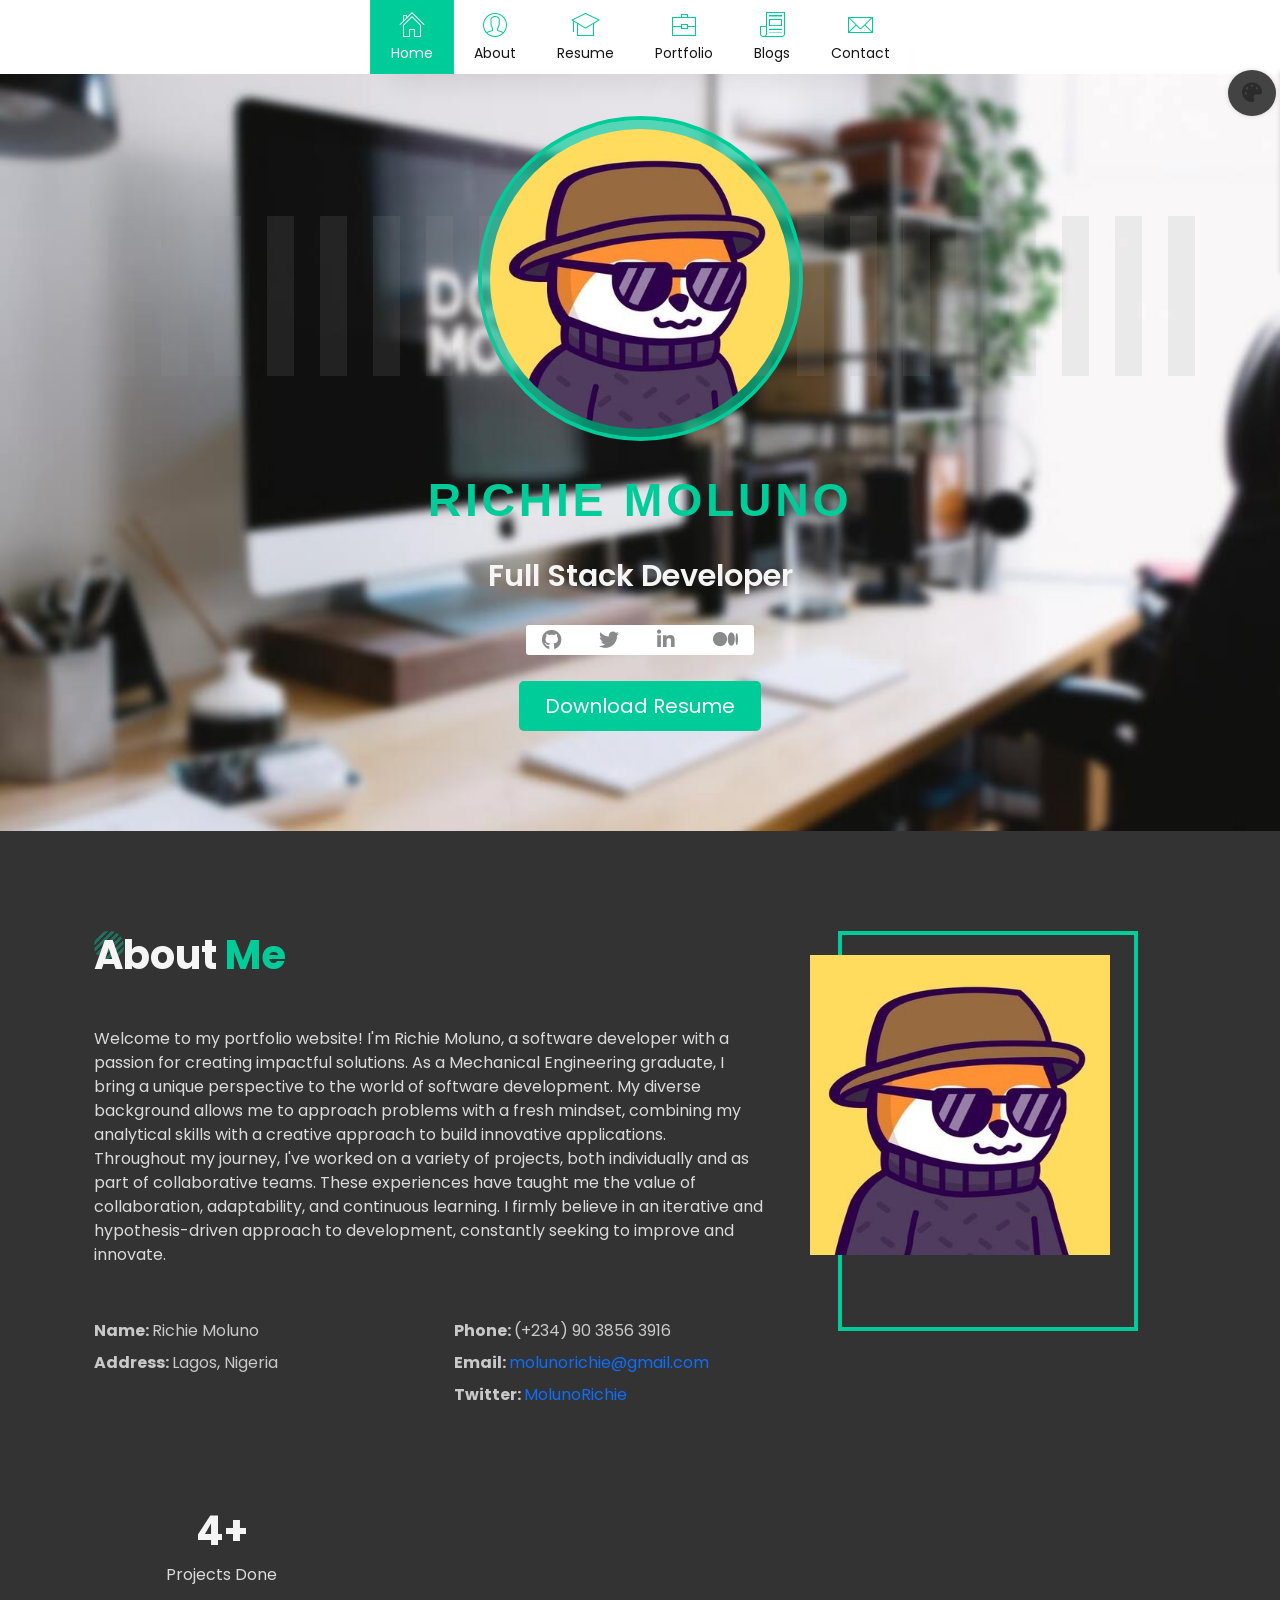
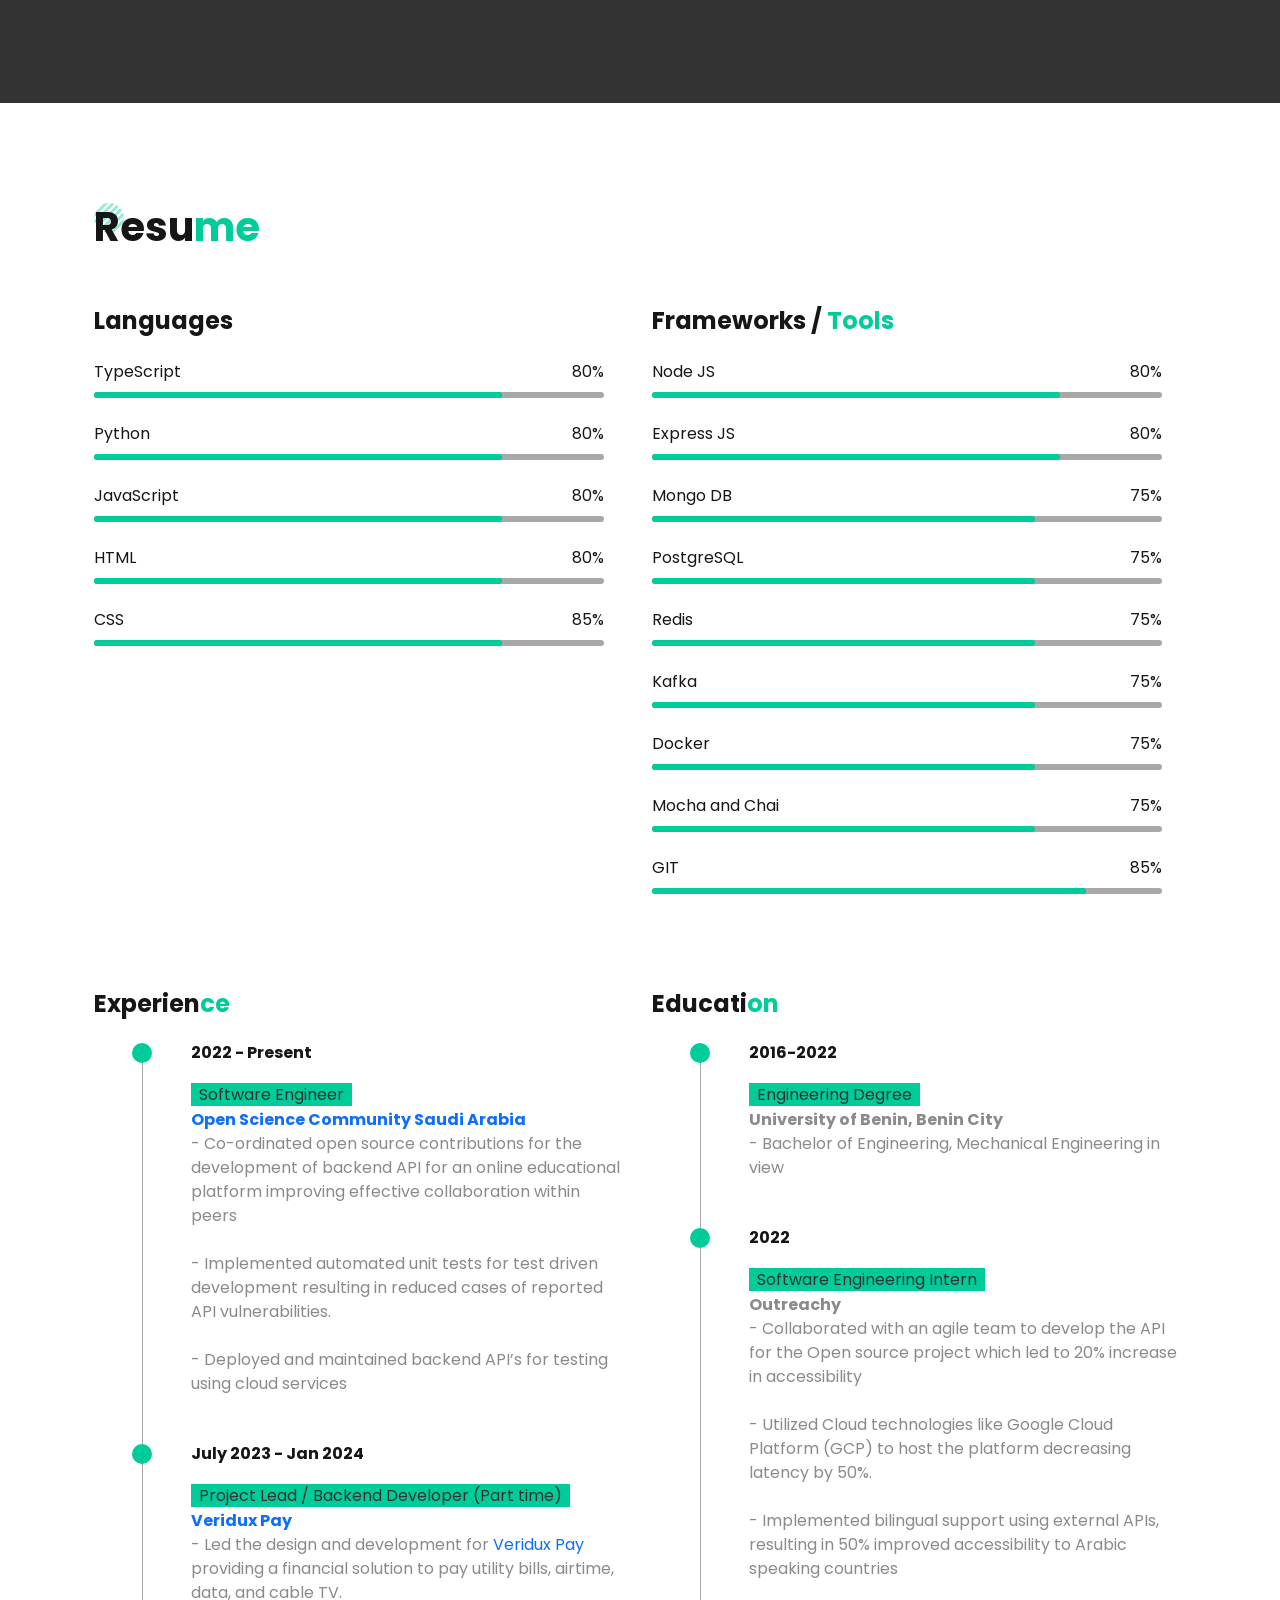
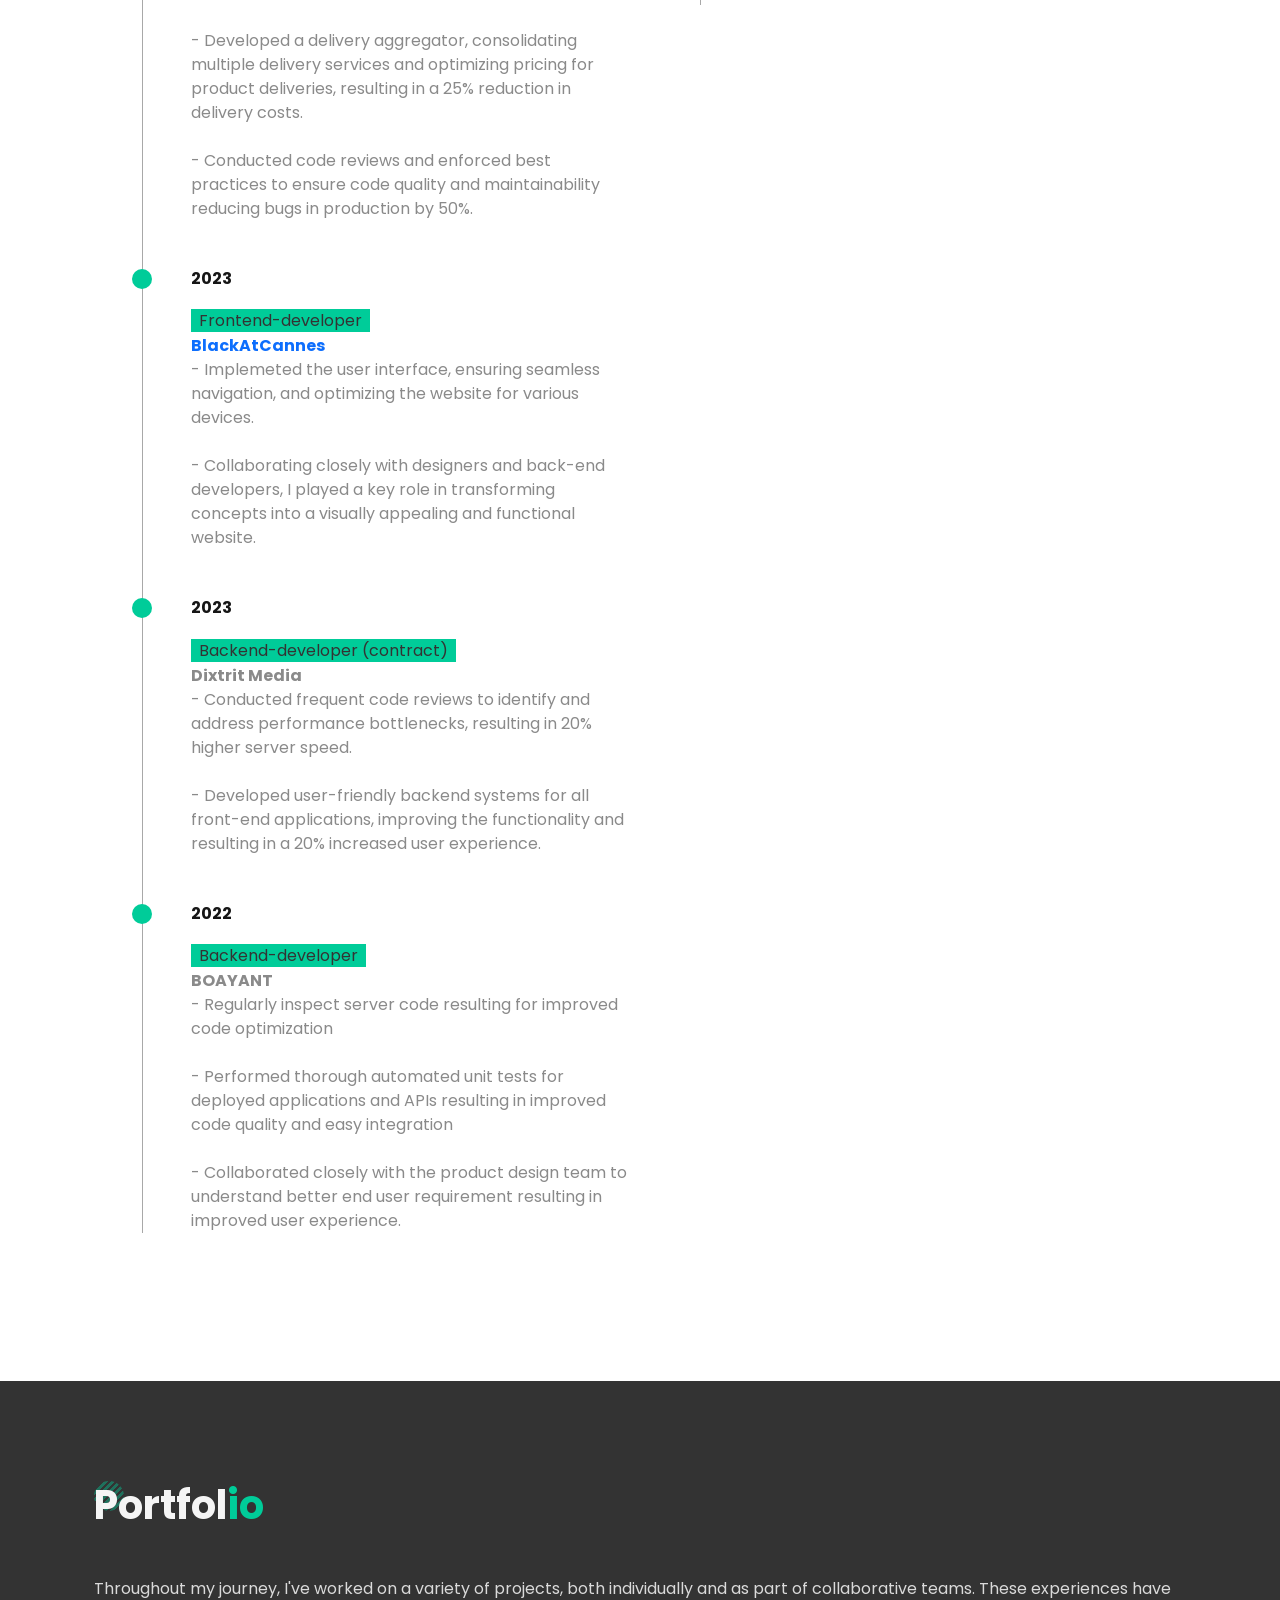
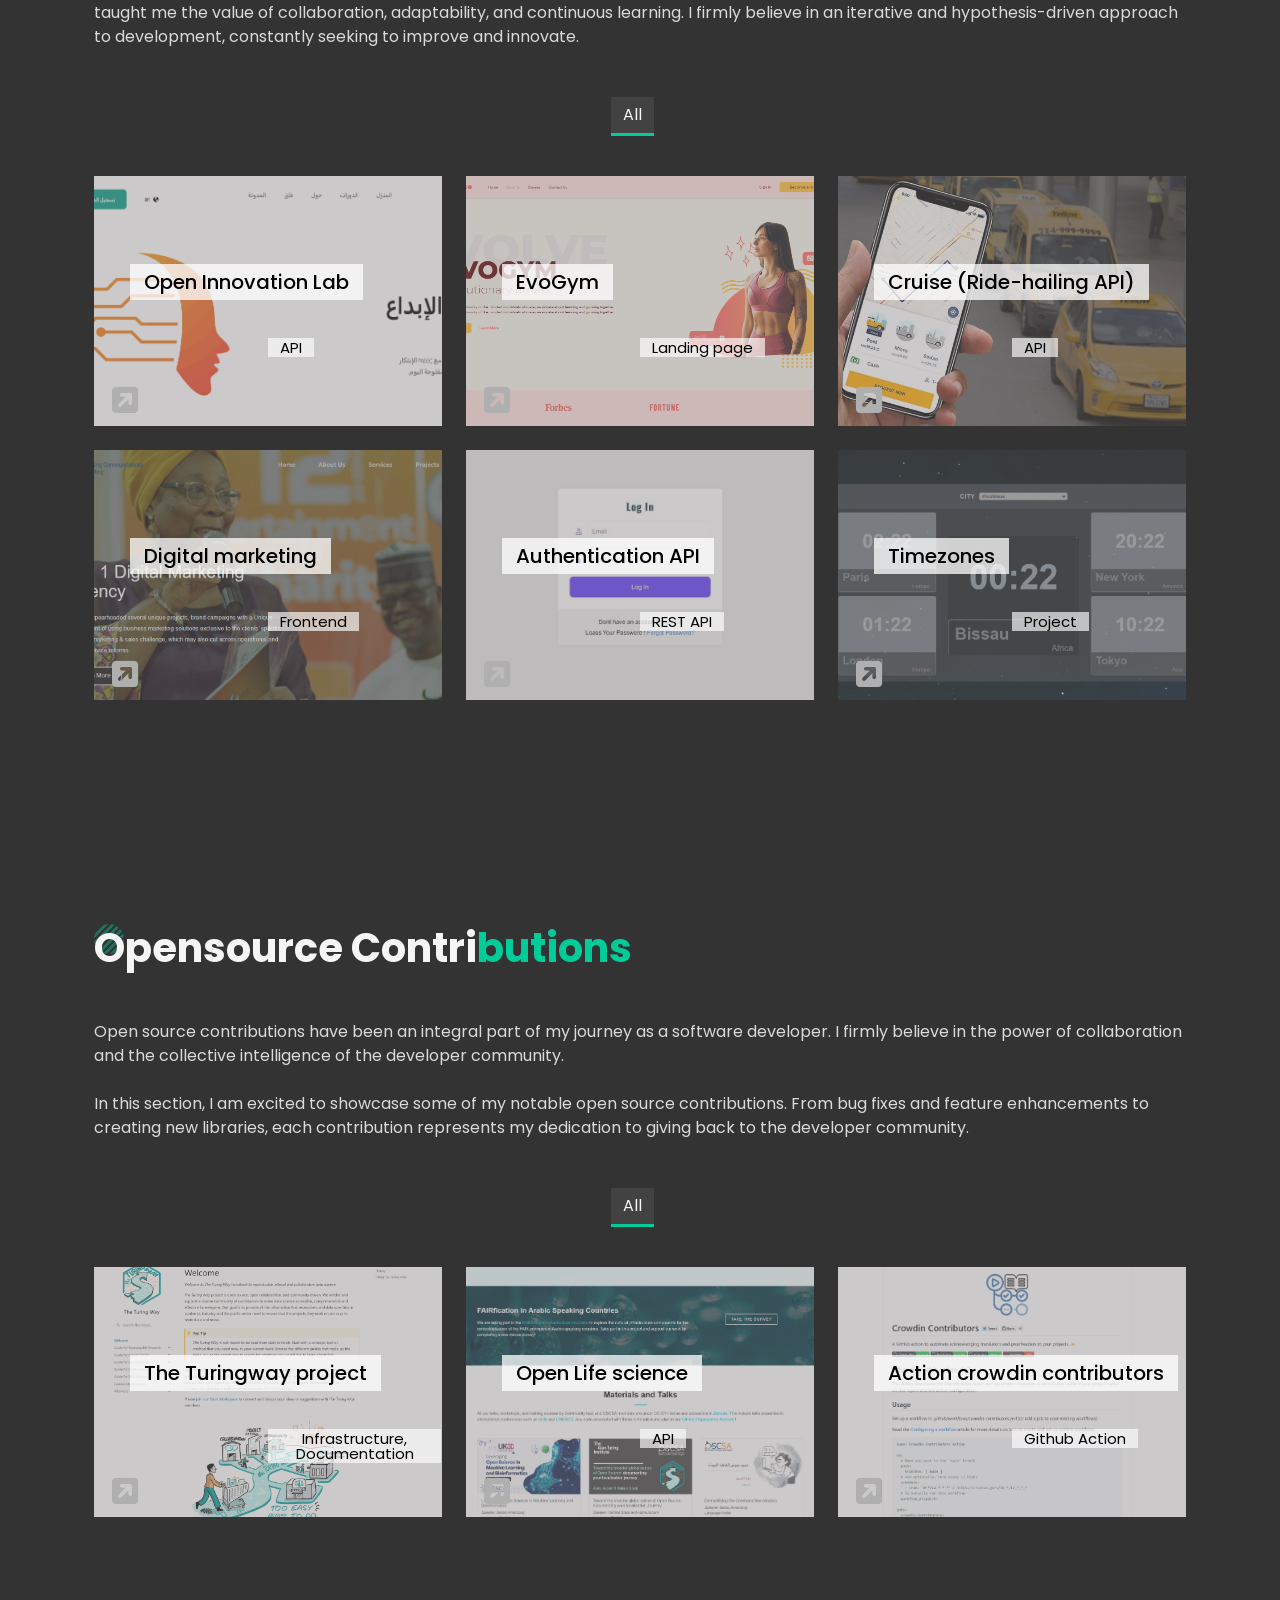
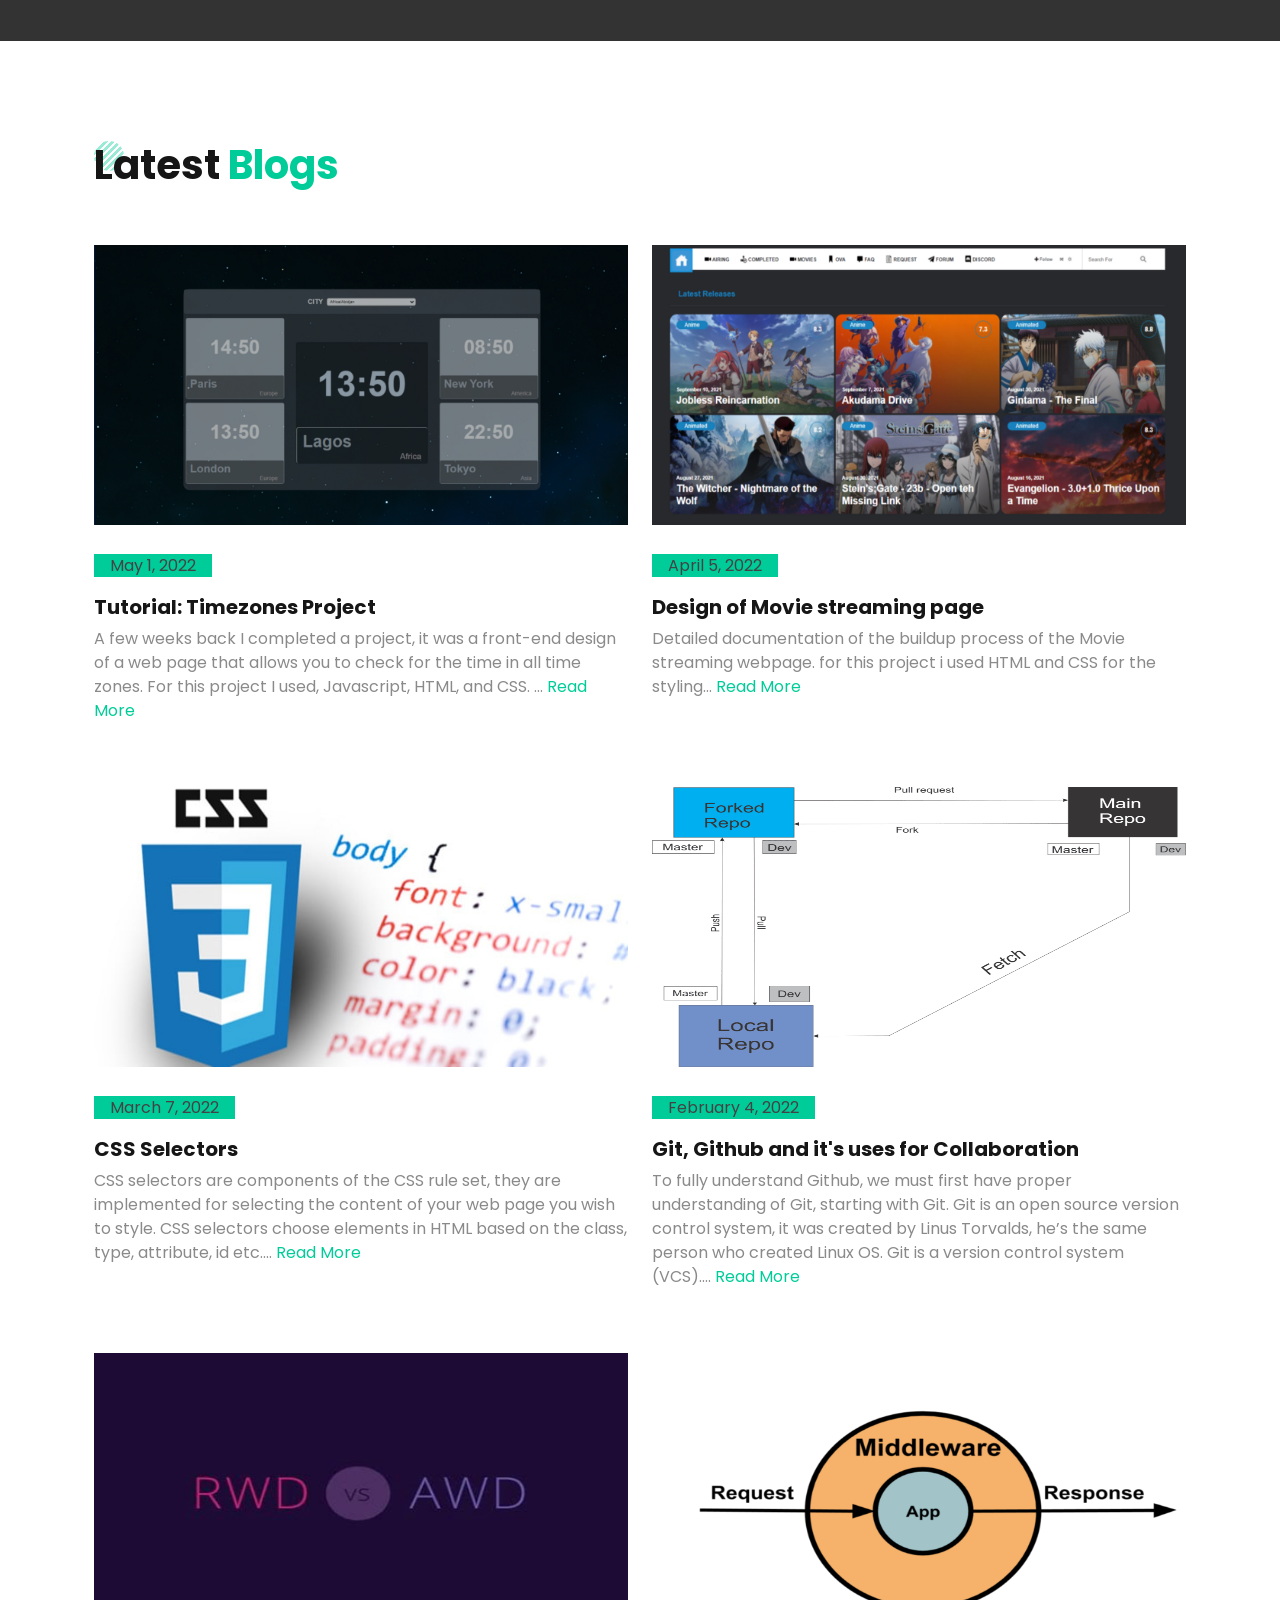
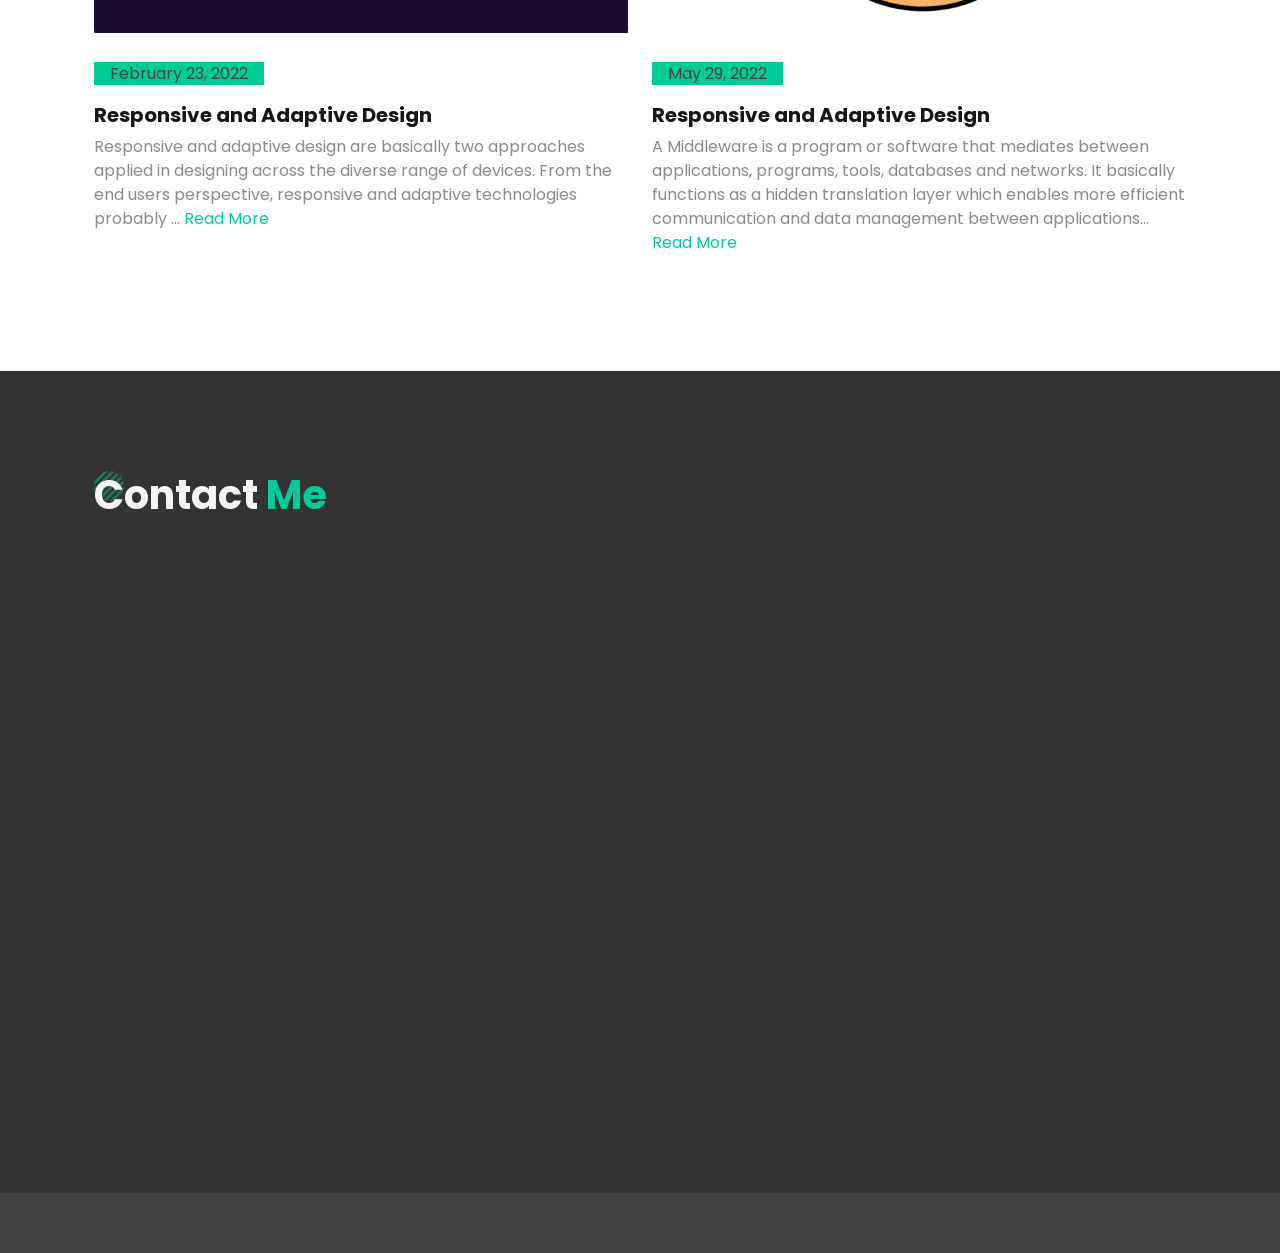
==== index.html @ e03e929f "update portfolio" ====
<!DOCTYPE html>
<html lang="zxx">

<!-- Mirrored from apolox.beethemes.xyz/dark-top-menu/index.html by HTTrack Website Copier/3.x [XR&CO'2014], Tue, 23 Aug 2022 00:38:51 GMT -->

<head>
    <meta charset="UTF-8">
    <meta http-equiv="X-UA-Compatible" content="IE=edge">
    <meta name="viewport" content="width=device-width, initial-scale=1.0">
    <link rel="stylesheet" href="assets/vendor/fontawesome/css/all.css">
    <link rel="stylesheet" href="assets/vendor/pe-icon-7-stroke/css/pe-icon-7-stroke.css">
    <link rel="stylesheet" href="assets/vendor/bootstrap/css/bootstrap.css">
    <link rel="stylesheet" href="assets/css/owl.carousel.min.css">
    <link rel="stylesheet" href="assets/css/owl.theme.default.min.css">
    <link rel="stylesheet" href="assets/css/css_style.css">
    <link rel="icon" type="image/png" href="assets/img/icons/favicon.png">
    <title>Richie Moluno</title>
</head>

<body>

    <!-- Menu Start -->
    <header class="container back-01">
        <div class="menu">
            <ul>
                <li>
                    <a href="#home" class="active">
                        <i class="menu-icon pe-7s-home"></i>Home
                    </a>
                </li>

                <li><a href="#about">
                        <i class="menu-icon pe-7s-user"></i>
                        About</a>
                </li>

                <li>
                    <a href="#resume">
                        <i class="menu-icon pe-7s-study">
                        </i>
                        Resume</a>
                </li>

                <li>
                    <a href="#portfolio">
                        <i class="menu-icon pe-7s-portfolio">
                        </i>
                        Portfolio</a>
                </li>

                <li>
                    <a href="#blogs">
                        <i class="menu-icon pe-7s-news-paper">
                        </i>
                        Blogs</a>
                </li>

                <li>
                    <a href="#contact">
                        <i class="menu-icon pe-7s-mail">
                        </i>
                        Contact</a>
                </li>

            </ul>
        </div>

    </header>
    <!-- Menu end -->
    <!-- Hidden-Menu-Bar-start -->
    <div class="hidden-menu-bar mt-3">
        <span>
            <i class="pe-7s-menu px-2">
            </i>
        </span>

    </div>
    <div class="hidden-slidebar">
        <div class="close">
            <a href="#">
                <i class="pe-7s-close">
                </i>
            </a>
        </div>

        <div>
            <ul class="mobile-menu-list">
                <li class="mb-3">
                    <a href="#home" class="active">
                        <i class="menu-icon pe-7s-home"></i>Home
                    </a>
                </li>

                <li class="mb-3"><a href="#about">
                        <i class="menu-icon pe-7s-user"></i>
                        About</a>
                </li>
                <li class="mb-3">
                    <a href="#resume">
                        <i class="menu-icon pe-7s-study">
                        </i>
                        Resume</a>
                </li>

                <li class="mb-3">
                    <a href="#portfolio">
                        <i class="menu-icon pe-7s-portfolio">
                        </i>
                        Portfolio</a>
                </li>

                <li class="mb-3">
                    <a href="#blogs">
                        <i class="menu-icon pe-7s-news-paper">
                        </i>
                        Blogs</a>
                </li>

                <li class="mb-3">
                    <a href="#contact">
                        <i class="menu-icon pe-7s-mail">
                        </i>
                        Contact</a>
                </li>

            </ul>
        </div>
    </div>
    <!-- Hidden-Menu-Bar-end -->

    <!-- Color-Selector-Theme-start -->
    <div class="color-selector">
        <a href="#" class="top gotop d-none"><i class="fa-solid fa-angles-up"></i></a>
        <div class="color-selector-btn">
            <i class="fa-solid fa-palette"></i>
        </div>
        <h6 class="py-3">Select Color</h6>
        <div class="color-btn-container mb-2">
            <span class="theme-btn" data-color="#4169e1" style="background-color: #4169e1"></span>
            <span class="theme-btn" data-color="#00cc99" style="background-color: #00cc99"></span>
            <span class="theme-btn" data-color="#ea4343" style="background-color: #ea4343"></span>
            <span class="theme-btn" data-color="#d8185c" style="background-color: #d8185c"></span>
            <span class="theme-btn" data-color="#ffb100" style="background-color: #ffb100"></span>
            <span class="theme-btn" data-color="#f05a66" style="background-color: #f05a66"></span>
            <span class="theme-btn" data-color="#66B95C" style="background-color: #66B95C"></span>
            <span class="theme-btn" data-color="#9161e0" style="background-color: #9161e0"></span>
            <span class="theme-btn" data-color="#f06292" style="background-color: #f06292"></span>
        </div>
    </div>
    <!-- Color-Selector-Theme-end -->

    <main>
        <!-- =====1st-page:Home page==== start -->
        <section id="home" class="back-01 align-center padd-tb-100">
            <div class="container">
                <div>
                    <div class="cube"></div>
                    <div class="cube d-sm-none d-md-block d-none d-sm-block"></div>
                    <div class="cube"></div>
                    <div class="cube d-sm-none d-md-block d-none d-sm-block"></div>
                    <div class="cube d-sm-none d-md-block d-none d-sm-block"></div>
                    <div class="cube d-sm-none d-md-block d-none d-sm-block"></div>
                    <div class="cube d-sm-none d-md-block d-none d-sm-block"></div>
                    <div class="cube d-sm-none d-md-block d-none d-sm-block"></div>
                    <div class="dot"></div>
                </div>

                <div class="img-circle mb-3">
                    <div class="profile-img">
                        <img src="assets/img/profile-pic.jpg" alt="face">
                    </div>
                </div>

                <div>
                    <h1 class="pt-3 img-tx-h1">RICHIE MOLUNO</h1>
                    <div class="wordCarousel img-tx pt-3">
                        <div>
                            <!-- Use classes flip2,flip3, or flip4 to match the number of words -->
                            <ul class="flip4">
                                <li>Full Stack Developer</li>
                            </ul>
                        </div>
                    </div>


                    <div class="home-icon pb-3">
                        <ul>
                            <li>
                                <a target="_blank" href="https://github.com/RealRichi3"><i class="fa-brands fa-github"></i></a>
                            </li>
                            <li>
                                <a target="_blank" href="https://twitter.com/MolunoRichie"><i class="fa-brands fa-twitter"></i></a>
                            </li>

                            <li>
                                <a target="_blank" href="https://www.linkedin.com/in/richie-moluno-077892196/"><i
                                        class="fa-brands fa-linkedin-in"></i></a>
                            </li>
                            <li>
                                <a target="_blank" href="https://medium.com/@molunorichie"><i class="fa-brands fa-medium"></i></a>
                            </li>
                        </ul>
                    </div>
                </div>

                <div>
                    <!-- Open resume in new tab -->
                    <a href="doc/resume.pdf" target="_blank" 
                        class="btn btn-primary home-btn btn-lg px-4">Download
                        Resume</a>
                </div>
            </div>

        </section>
        <!-- =====1st-page:Home page==== End -->

        <!-- =====2nd-page:About Me page==== Start -->
        <section class="back-02 padd-tb-100" id="about">
            <div class="container ">
                <div class="row mb-5">
                    <div class="col-lg-8">
                        <div class="about_animate_01 round mb-5">
                            <h1 class="title fw-bold fs-1">About<span> Me</span></h1>
                        </div>
                        <p class="mb-5 about-p about_animate_02">
                            Welcome to my portfolio website! I'm Richie Moluno, a software developer with a passion for 
                            creating impactful solutions. As a Mechanical Engineering graduate, 
                            I bring a unique perspective to the world of software development. 
                            My diverse background allows me to approach problems with a fresh mindset, 
                            combining my analytical skills with a creative approach to build innovative applications.
                            <br> Throughout my journey, I've worked on a variety of projects, both individually and 
                            as part of collaborative teams. These experiences have taught me the value of collaboration, 
                            adaptability, and continuous learning. I firmly believe in an iterative and hypothesis-driven 
                            approach to development, constantly seeking to improve and innovate.
                        </p>
                        <div class="fs-6 row mb-5 about_animate_02">
                            <ul class="col-lg-6 lh-lg about-ul">
                                <li><span class="fw-bold">Name: </span> Richie Moluno</li>
                                <li><span class="fw-bold">Address: </span> Lagos, Nigeria</li>
                            </ul>
                            <ul class="col-lg-6 lh-lg about-ul">
                                <li><span class="fw-bold">Phone: </span> (+234) 90 3856 3916</li>
                                <li><span class="fw-bold">Email: </span> <a href="mailto:molunorichie@gmail.com"
                                        class="__cf_email__">molunorichie@gmail.com</a></li>
                                <li><span class="fw-bold">Twitter: </span> <a target="_blank" href="https://twitter.com/MolunoRichie">MolunoRichie</a></li>
                            </ul>
                        </div>
                    </div>
                    <div class="position-R col-lg-4 mb-5 about_animate_03">
                        <div class="img-back-box">
                            <div class="long-face-img">
                                <img src="assets/img/profile-pic.jpg" alt="FullFace">
                            </div>
                        </div>
                    </div>
                </div>
                <!-- counter part -->
                <div class="row about_animate_04">

                    <div class="col-lg-3 col-6 align-center ">
                        <h1 class="fw-bold"><span class="counter">8</span>+</h1>
                        <p>Projects Done</p>
                    </div>

                </div>
            </div><!-- counter part -->
            <!-- main container end  -->
        </section>
        <!-- =====2nd-page:About Me page==== End -->

        <!-- =====4th-page:Resume page==== start -->
        <section class="back-01 padd-tb-100" id="resume">
            <div class="container">
                <div class="row  mb-5">
                    <div class="resume_animate_01 round">
                        <h1 class="title fw-bold fs-1">Resu<span>me</span></h1>
                    </div>
                </div>
                <div class="row">
                    <div class="col-md-6 col-sm-12 mb-3 resume_animate_02">
                        <h4 class="title fw-bold">Languages <span></span></h4>
                        <ul class="fs-6 me-4">
                            <li class="my-4">TypeScript <span class="f-R">80%</span>
                                <div class="col-lg-10 position-R progress-bar mt-2">
                                    <div class="percentage" style="width: 80%;"></div>
                                    <!-- change style="width: %"according your text % value of "span" tag -->
                                </div>
                            </li>
                            <li class="my-4">Python <span class="f-R">80%</span>
                                <div class="col-lg-10 position-R progress-bar mt-2">
                                    <div class="percentage" style="width: 80%;"></div>
                                    <!-- change style="width: %"according your text % value of "span" tag -->
                                </div>
                            </li>
                            <li class="my-4">JavaScript <span class="f-R">80%</span>
                                <div class="col-lg-10 position-R progress-bar mt-2">
                                    <div class="percentage" style="width: 80%;"></div>
                                    <!-- change style="width: %"according your text % value of "span" tag -->
                                </div>
                            </li>
                            <li class="my-4">HTML <span class="f-R">80%</span>
                                <div class="col-lg-10 position-R progress-bar mt-2">
                                    <div class="percentage" style="width: 80%;"></div>
                                    <!-- change style="width: %"according your text % value of "span" tag -->
                                </div>
                            </li>
                            <li class="my-4">CSS <span class="f-R">85%</span>
                                <div class="col-lg-10 position-R progress-bar mt-2">
                                    <div class="percentage" style="width: 80%;"></div>
                                    <!-- change style="width: %"according your text % value of "span" tag -->
                                </div>
                            </li>
                        </ul>
                    </div>
                    <div class="col-md-6 col-sm-12 mb-4 resume_animate_03">
                        <h4 class="title fw-bold">Frameworks / <span>Tools</span></h4>
                        <ul class="fs-6 me-4">
                            <li class="my-4">Node JS <span class="f-R">80%</span>
                                <div class="col-lg-10 position-R progress-bar mt-2">
                                    <div class="percentage" style="width: 80%;"></div>
                                    <!-- change style="width: %"according your text % value of "span" tag -->
                                </div>
                            </li>
                            <li class="my-4">Express JS <span class="f-R">80%</span>
                                <div class="col-lg-10 position-R progress-bar mt-2">
                                    <div class="percentage" style="width: 80%;"></div>
                                    <!-- change style="width: %"according your text % value of "span" tag -->
                                </div>
                            </li>
                            <li class="my-4">Mongo DB <span class="f-R">75%</span>
                                <div class="col-lg-10 position-R progress-bar mt-2">
                                    <div class="percentage" style="width: 75%;"></div>
                                    <!-- change style="width: %"according your text % value of "span" tag -->
                                </div>
                            </li>
                            <li class="my-4">PostgreSQL <span class="f-R">75%</span>
                                <div class="col-lg-10 position-R progress-bar mt-2">
                                    <div class="percentage" style="width: 75%;"></div>
                                    <!-- change style="width: %"according your text % value of "span" tag -->
                                </div>
                            </li>
                            <li class="my-4">Redis <span class="f-R">75%</span>
                                <div class="col-lg-10 position-R progress-bar mt-2">
                                    <div class="percentage" style="width: 75%;"></div>
                                    <!-- change style="width: %"according your text % value of "span" tag -->
                                </div>
                            </li>
                            <li class="my-4">Kafka <span class="f-R">75%</span>
                                <div class="col-lg-10 position-R progress-bar mt-2">
                                    <div class="percentage" style="width: 75%;"></div>
                                    <!-- change style="width: %"according your text % value of "span" tag -->
                                </div>
                            </li>
                            <li class="my-4">Docker <span class="f-R">75%</span>
                                <div class="col-lg-10 position-R progress-bar mt-2">
                                    <div class="percentage" style="width: 75%;"></div>
                                    <!-- change style="width: %"according your text % value of "span" tag -->
                                </div>
                            </li>
                            <li class="my-4">Mocha and Chai <span class="f-R">75%</span>
                                <div class="col-lg-10 position-R progress-bar mt-2">
                                    <div class="percentage" style="width: 75%;"></div>
                                    <!-- change style="width: %"according your text % value of "span" tag -->
                                </div>
                            </li>
                            <li class="my-4"> GIT <span class="f-R">85%</span>
                                <div class="col-lg-10 position-R progress-bar mt-2">
                                    <div class="percentage" style="width: 85%;"></div>
                                    <!-- change style="width: %"according your text % value of "span" tag -->
                                </div>
                            </li>
                        </ul>
                    </div>
                </div>
                <div class="row">
                    <div class="col-lg-6 col-md-12 mt-5  resume_animate_04">
                        <h4 class="mb-4 title fw-bold">Experien<span>ce</span></h4>

                        <ul class="position-R resume ms-5">
                            
                            <li class="ms-5 mb-5">
                                <h6 class="fw-bold pb-2">2022 - Present</h6>
                                <span class="fs-6 px-2">Software Engineer</span>
                                <p>
                                    <b><a href="https://osc-ksa.com/">Open Science Community Saudi Arabia</a></b>
                                    <br>
                                    - Co-ordinated open source contributions for the development of backend API for an
                                    online educational platform improving effective collaboration within peers <br>
                                    <br>
                                    - Implemented automated unit tests for test driven development resulting in reduced
                                    cases of reported API vulnerabilities. <br>
                                    <br>
                                    - Deployed and maintained backend API’s for testing using cloud services
                                </p>
                            </li>
                            <li class="ms-5 mb-5">
                                <h6 class="fw-bold pb-2">July 2023 - Jan 2024</h6>
                                <span class="fs-6 px-2">Project Lead / Backend Developer (Part time)</span>
                                <p>
                                    <b><a href="">Veridux Pay</a></b>
                                    <br>
                                    - Led the design and development for <a href="https://play.google.com/store/apps/details?id=com.momastores.app.momastores" target="_blank">Veridux Pay</a> providing a financial solution to pay utility bills, airtime, data, and cable TV.
                                    <br>
                                    <br>
                                    - Developed a delivery aggregator, consolidating multiple delivery services and optimizing pricing for product deliveries, resulting in a 25% reduction in delivery costs.
                                    <br>
                                    <br>
                                    - Conducted code reviews and enforced best practices to ensure code quality and maintainability reducing bugs in production by 50%.
                                    <br>
                                </p>
                            </li>
                            <li class="ms-5 mb-5">
                                <h6 class="fw-bold pb-2">2023</h6>
                                <span class="fs-6 px-2">Frontend-developer</span>
                                <p>
                                    <b><a href="https://www.blackatcannes.org/">BlackAtCannes</a></b>
                                    <br>
                                    - Implemeted the user interface, ensuring seamless navigation, and optimizing the website for various devices. 
                                    <br>
                                    <br>
                                    - Collaborating closely with designers and back-end developers, I played a key role in transforming concepts into a visually appealing and functional website.
                                    <br>
                                </p>
                            </li>
                            <li class="ms-5 mb-5">
                                <h6 class="fw-bold pb-2">2023</h6>
                                <span class="fs-6 px-2">Backend-developer (contract)</span>
                                <p>
                                    <b>Dixtrit Media</b>
                                    <br>
                                    - Conducted frequent code reviews to identify and address performance bottlenecks,
                                    resulting in 20% higher server speed.
                                    <br>
                                    <br>
                                    - Developed user-friendly backend systems for all front-end applications, improving
                                    the functionality and resulting in a 20% increased user experience.
                                    <br>
                                </p>
                            </li>
                            <li class="ms-5 mb-5">
                                <h6 class="fw-bold pb-2">2022</h6>
                                <span class="fs-6 px-2">Backend-developer</span>
                                <p>
                                    <b>BOAYANT</b>
                                    <br>
                                    - Regularly inspect server code resulting for improved code optimization <br>
                                    <br>
                                    - Performed thorough automated unit tests for deployed applications and APIs
                                    resulting in improved code quality and easy integration <br>
                                    <br>
                                    - Collaborated closely with the product design team to understand better end user
                                    requirement resulting in improved user experience.
                                </p>
                            </li>
                        </ul>
                    </div>

                    <div class="col-lg-6 col-md-12 mt-5 resume_animate_05">
                        <h4 class="mb-4 title fw-bold">Educati<span>on</span></h4>

                        <ul class="position-R resume ms-5 ">
                            <li class="ms-5 mb-5">
                                <h6 class="fw-bold pb-2">2016-2022</h6>
                                <span class="fs-6 px-2">Engineering Degree</span>
                                <p>
                                    <b> University of Benin, Benin City</b><br>
                                    - Bachelor of Engineering, Mechanical Engineering in view
                                </p>
                            </li>
                            <li class="ms-5 mb-5">
                                <h6 class="fw-bold pb-2">2022</h6>
                                <span class="fs-6 px-2">Software Engineering Intern</span>
                                <p>
                                    <b> Outreachy</b><br>
                                    - Collaborated with an agile team to develop the API for the Open source project which led to 20% increase in accessibility<br>
                                    <br>
                                    - Utilized Cloud technologies like Google Cloud Platform (GCP) to host the platform decreasing latency by 50%.<br>
                                    <br>
                                    - Implemented bilingual support using external APIs, resulting in 50% improved accessibility to Arabic speaking countries<br>
                                    <br>
                                </p>
                            </li>
                        </ul>

                    </div>
                </div>
            </div>
        </section>
        <!-- =====4th-page:Resume page==== end -->


        <!-- =====5th-page:Portfolio page==== start -->
        <section class="back-02 padd-tb-100" id="portfolio">
            <div class="container">
                <div class="row">
                    <div class="port_animate_01 round">
                        <h1 class="title fw-bold fs-1 mb-5">Portfol<span>io</span></h1>
                    </div>
                    <p class="mb-5 port_animate_02">Throughout my journey, I've worked on a variety of projects, 
                        both individually and as part of collaborative teams. These experiences have taught me the 
                        value of collaboration, adaptability, and continuous learning. 
                        I firmly believe in an iterative and hypothesis-driven approach to development,
                        constantly seeking to improve and innovate.
                    </p>
                </div>
                <div class="col">
                    <div class="port-btn align-center mb-4 portfolio-nav port_animate_03">
                        <button class="btn btn-primary me-3 mb-3 current active" data-filter="*">All</button>
                        <!-- <button class="btn btn-primary me-3 mb-3" data-filter=".projects">Web templates</button> 
                        <button class="btn btn-primary me-3 mb-3" data-filter=".branding">API's</button>
                        <button class="btn btn-primary me-3 mb-3" data-filter=".photography">Fullstack</button>,
                        <button class="btn btn-primary mb-3" data-filter=".design">Design</button> -->
                    </div>
                </div>
                <div class="col">
                    <div class="portfolioContainer row">
                        <!-- <div class="grid-item  col-lg-4 mb-2 branding">
                            <figure class="zoom" data-bs-toggle="modal" data-bs-target="#portModal_07">
                                <img src="assets/img/projects-preview/kivi-food.webp" alt="">
                                <figcaption class="align-center">
                                    <h5 class="pic-title">Kivi Food </h5>
                                    <span class="sub-title">Food delivery App</span>
                                    <a href="#"><i class="fa-solid fa-square-arrow-up-right fa-icon"></i></a>
                                </figcaption>
                            </figure>
                        </div> -->

                        <div class="grid-item  col-lg-4 mb-2 branding">
                            <figure class="zoom" data-bs-toggle="modal" data-bs-target="#portModal_08">
                                <img src="assets/img/projects-preview/open_innovation_lab.jpg" alt="">
                                <div class="p_overlay">
                                    <figcaption class="align-center">
                                        <h5 class="pic-title">Open Innovation Lab </h5>
                                        <span class="sub-title">API</span>
                                        <a href="#"><i class="fa-solid fa-square-arrow-up-right fa-icon"></i></a>
                                    </figcaption>
                                </div>
                            </figure>
                        </div>
                        <div class="grid-item  col-lg-4 mb-2 branding">
                            <figure class="zoom" data-bs-toggle="modal" data-bs-target="#portModal_10">
                                <img src="assets/img/projects-preview/Capture.jpg" alt="">
                                <div class="p_overlay">
                                    <figcaption class="align-center">
                                        <h5 class="pic-title">EvoGym </h5>
                                        <span class="sub-title">Landing page</span>
                                        <a href="#"><i class="fa-solid fa-square-arrow-up-right fa-icon"></i></a>
                                    </figcaption>
                                </div>
                            </figure>
                        </div>
                        
                        <div class="grid-item  col-lg-4 mb-2 branding">
                            <figure class="zoom" data-bs-toggle="modal" data-bs-target="#portModal_05">
                                <img src="assets/img/projects-preview/ride-hailing-applications-1.jpg" alt="">
                                <div class="p_overlay">
                                    <figcaption class="align-center">
                                        <h5 class="pic-title">Cruise (Ride-hailing API) </h5>
                                        <span class="sub-title">API</span>
                                        <a href="#"><i class="fa-solid fa-square-arrow-up-right fa-icon"></i></a>
                                    </figcaption>
                                </div>
                            </figure>
                        </div>

                        <div class="grid-item  col-lg-4 mb-2 branding">
                            <figure class="zoom" data-bs-toggle="modal" data-bs-target="#portModal_01">
                                <img src="assets/img/projects-preview/byinks.png" alt="">
                                <div class="p_overlay">
                                    <figcaption class="align-center">
                                        <h5 class="pic-title">Digital marketing </h5>
                                        <span class="sub-title">Frontend</span>
                                        <a href="#"><i class="fa-solid fa-square-arrow-up-right fa-icon"></i></a>
                                    </figcaption>
                                </div>
                            </figure>
                        </div>

                        <div class="grid-item  col-lg-4 mb-2 branding">
                            <figure class="zoom" data-bs-toggle="modal" data-bs-target="#portModal_06">
                                <img src="assets/img/projects-preview/auth_API.jpg" alt="">
                                <div class="p_overlay">
                                    <figcaption class="align-center">
                                        <h5 class="pic-title">Authentication API </h5>
                                        <span class="sub-title">REST API</span>
                                        <a href="#"><i class="fa-solid fa-square-arrow-up-right fa-icon"></i></a>
                                    </figcaption>
                                </div>
                            </figure>
                        </div>

                        <!-- <div class="grid-item  col-lg-4 mb-2 projects">
                            <figure class="zoom" data-bs-toggle="modal" data-bs-target="#portModal_02">
                                <img src="assets/img/projects-preview/eshopper (3).jpg" alt="">
                                <div class="p_overlay">
                                    <figcaption class="align-center">
                                        <h5 class="pic-title">E-commerce</h5>
                                        <span class="sub-title">Projects</span>
                                        <a href="#"><i class="fa-solid fa-square-arrow-up-right fa-icon"></i></a>
                                    </figcaption>
                                </div>
                            </figure>
                        </div> -->

                        <div class="grid-item  col-lg-4 mb-2 branding">
                            <figure class="zoom" data-bs-toggle="modal" data-bs-target="#portModal_04">
                                <img src="assets/img/projects-preview/time-zones.jpg" alt="">
                                <div class="p_overlay">
                                    <figcaption class="align-center">
                                        <h5 class="pic-title">Timezones</h5>
                                        <span class="sub-title">Project</span>
                                        <a href="#"><i class="fa-solid fa-square-arrow-up-right fa-icon"></i></a>
                                    </figcaption>
                                </div>
                            </figure>
                        </div>
                        <!-- <div class="grid-item col-lg-4 mb-2 photography">
                            <figure class="zoom" data-bs-toggle="modal" data-bs-target="#portModal_03">
                                <img src="assets/img/projects-preview/akudama_preview (1).jpg" alt="">
                                <figcaption class="align-center">
                                    <h5 class="pic-title">Moview streaming</h5>
                                    <span class="sub-title">Template</span>
                                    <a href="#"><i class="fa-solid fa-square-arrow-up-right fa-icon"></i></a>
                                </figcaption>
                            </figure>
                        </div> -->
                    </div>
                </div>
            </div>
        </section>
        <!-- =====5th-page:Portfolio page==== start -->
        <section class="back-02 padd-tb-100" id="portfolio">
            <div class="container">
                <div class="row">
                    <div class="port_animate_01 round">
                        <h1 class="title fw-bold fs-1 mb-5">Opensource Contri<span>butions</span></h1>
                    </div>
                    <p class="mb-5 port_animate_02">
                        Open source contributions have been an integral part of my journey as a software developer.
                         I firmly believe in the power of collaboration and the collective intelligence 
                         of the developer community. <br>
                         <br>
                         In this section, I am excited to showcase some of my notable open source contributions. 
                         From bug fixes and feature enhancements to creating new libraries, 
                         each contribution represents my dedication to giving back to the developer community.
                    </p>
                </div>
                <div class="col">
                    <div class="port-btn align-center mb-4 portfolio-nav port_animate_03">
                        <button class="btn btn-primary me-3 mb-3 current active" data-filter="*">All</button>
                        <!-- <button class="btn btn-primary me-3 mb-3" data-filter=".projects">Web templates</button> 
                        <button class="btn btn-primary me-3 mb-3" data-filter=".branding">API's</button>
                        <button class="btn btn-primary me-3 mb-3" data-filter=".photography">Fullstack</button>,
                        <button class="btn btn-primary mb-3" data-filter=".design">Design</button> -->
                    </div>
                </div>
                <div class="col">
                    <div class="portfolioContainer row">
                        <div class="grid-item  col-lg-4 mb-2 branding">
                            <figure class="zoom" data-bs-toggle="modal" data-bs-target="#portModal_20">
                                <img src="assets/img/projects-preview/ttw.jpg" alt="">
                                <div class="p_overlay">
                                    <figcaption class="align-center">
                                        <h5 class="pic-title">The Turingway project </h5>
                                        <span class="sub-title">Infrastructure, Documentation</span>
                                        <a href="#"><i class="fa-solid fa-square-arrow-up-right fa-icon"></i></a>
                                    </figcaption>
                                </div>
                            </figure>
                        </div>

                        <div class="grid-item  col-lg-4 mb-2 branding">
                            <figure class="zoom" data-bs-toggle="modal" data-bs-target="#portModal_21">
                                <img src="assets/img/projects-preview/ols.jpg" alt="">
                                <div class="p_overlay">
                                    <figcaption class="align-center"> 
                                        <h5 class="pic-title">Open Life science </h5>
                                        <span class="sub-title">API</span>
                                        <a href="#"><i class="fa-solid fa-square-arrow-up-right fa-icon"></i></a>
                                    </figcaption>
                                </div>
                            </figure>
                        </div>

                        <div class="grid-item  col-lg-4 mb-2 branding">
                            <figure class="zoom" data-bs-toggle="modal" data-bs-target="#portModal_22">
                                <img src="assets/img/projects-preview/action-crowdin.jpg " alt="">
                                <div class="p_overlay">
                                    <figcaption class="align-center">
                                        <h5 class="pic-title">Action crowdin contributors</h5>
                                        <span class="sub-title">Github Action</span>
                                        <a href="#"><i class="fa-solid fa-square-arrow-up-right fa-icon"></i></a>
                                    </figcaption>
                                </div>
                            </figure>
                        </div>
                        
                        <!-- <div class="grid-item  col-lg-4 mb-2 branding">
                            <figure class="zoom" data-bs-toggle="modal" data-bs-target="#portModal_23">
                                <img src="assets/img/projects-preview/public_lab.jpg " alt="">
                                <div class="p_overlay">
                                    <figcaption class="align-center">
                                        <h5 class="pic-title">Public Lab</h5>
                                        <span class="sub-title">Enhancement</span>
                                        <a href="#"><i class="fa-solid fa-square-arrow-up-right fa-icon"></i></a>
                                    </figcaption>
                                </div>
                            </figure>
                        </div> -->

                    </div>
                </div>
            </div>
        </section>
        <!-- =====5th-page:Portfolio page==== end -->


        <!-- =====7th-page:Blogs page==== start-->
        <section class="back-01 padd-tb-100" id="blogs">
            <div class="container">
                <div class="row">
                    <div class="blog_animate_01 round">
                        <h1 class="title fw-bold fs-1">Latest<span> Blogs</span></h1>
                    </div>

                    <div class="col-lg-6 mt-5 zoom blog_animate_03">
                        <div class="mb-4 overflow-hidden"><img src="assets/img/articles/time-zones.png" alt="">
                        </div>
                        <span class="blog-highlight px-3 fs-6">May 1, 2022</span>
                        <h5 class="mt-3 fw-bold">Tutorial: Timezones Project</h5>
                        <p> A few weeks back I completed a project, it was a front-end design of a web page that allows
                            you to check for the time in all time zones. For this project I used, Javascript, HTML, and
                            CSS. ...
                            <a target="_blank" href="https://medium.com/@molunorichie/time-zone-project-the-build-upp-process-7273db7d9295"
                                class="blog-more">Read
                                More</a>
                        </p>
                    </div>

                    <div class="col-lg-6 mt-5 zoom blog_animate_02">
                        <div class="mb-4 overflow-hidden"><img src="assets/img/articles/akudam.png" alt=""></div>
                        <span class="blog-highlight px-3 fs-6">April 5, 2022</span>
                        <h5 class="mt-3 fw-bold">Design of Movie streaming page</h5>
                        <p> Detailed documentation of the buildup process of the Movie streaming webpage.
                            for this project i used HTML and CSS for the styling...
                            <a target="_blank" href="https://medium.com/@molunorichie/create-a-movie-streaming-web-page-html-and-css-5bbd236a4e81"
                                class="blog-more">Read
                                More</a>
                        </p>
                    </div>


                    <div class="col-lg-6 mt-5 zoom blog_animate_03">
                        <div class="mb-4 overflow-hidden"><img src="assets/img/articles/css_selectors.jpg" alt=""></div>
                        <span class="blog-highlight px-3 fs-6">March 7, 2022</span>
                        <h5 class="mt-3 fw-bold">CSS Selectors</h5>
                        <p> CSS selectors are components of the CSS rule set, they are
                            implemented for selecting the content of your web page you
                            wish to style. CSS selectors choose elements in HTML based
                            on the class, type, attribute, id etc....
                            <a target="_blank" href="https://dev.to/realrichi3/css-selectors-35b8" class="blog-more">Read
                                More</a>
                        </p>
                    </div>


                    <div class="col-lg-6 mt-5 zoom blog_animate_02">
                        <div class="mb-4 overflow-hidden"><img src="assets/img/articles/git_collab.png" alt=""></div>
                        <span class="blog-highlight px-3 fs-6">February 4, 2022</span>
                        <h5 class="mt-3 fw-bold">Git, Github and it's uses for Collaboration</h5>
                        <p> To fully understand Github, we must first have proper understanding
                            of Git, starting with Git. Git is an open source version control system,
                            it was created by Linus Torvalds, he’s the same person who created Linux OS. Git is a
                            version control system (VCS)....
                            <a target="_blank" href="https://medium.com/@molunorichie/git-github-and-its-uses-for-collaboration-to-fully-understand-github-we-must-first-have-35cfa6ed7b18"
                                class="blog-more">Read
                                More</a>
                        </p>
                    </div>


                    <div class="col-lg-6 mt-5 zoom blog_animate_03">
                        <div class="mb-4 overflow-hidden"><img src="assets/img/articles/responsive_design.jpg" alt="">
                        </div>
                        <span class="blog-highlight px-3 fs-6">February 23, 2022</span>
                        <h5 class="mt-3 fw-bold">Responsive and Adaptive Design</h5>
                        <p> Responsive and adaptive design are basically two approaches applied
                            in designing across the diverse range of devices. From the end users perspective,
                            responsive and adaptive technologies probably ...
                            <a target="_blank" href="https://medium.com/@molunorichie/responsive-and-adaptive-designs-cc26ddbd432a"
                                class="blog-more">Read
                                More</a>
                        </p>
                    </div>

                    <div class="col-lg-6 mt-5 zoom blog_animate_03">
                        <div class="mb-4 overflow-hidden"><img src="assets/img/articles/middlewares.png" alt="">
                        </div>
                        <span class="blog-highlight px-3 fs-6">May 29, 2022</span>
                        <h5 class="mt-3 fw-bold">Responsive and Adaptive Design</h5>
                        <p> A Middleware is a program or software that mediates between applications, programs, tools,
                            databases and networks. It basically functions as a hidden translation layer which enables
                            more efficient communication and data management between applications...
                            <a target="_blank" href="https://medium.com/@molunorichie/middlewares-65c80c9d7c28" class="blog-more">Read
                                More</a>
                        </p>
                    </div>
                </div>
            </div>
        </section>
        <!-- =====7th-page:Blogs page==== end-->


        <!-- =====8th-page:Contact page==== end-->
        <section class="back-02 padd-tb-100" id="contact">
            <div class="container">
                <div class="row">
                    <div class="contact_animate_01 round">
                        <h1 class="title fw-bold fs-1 mb-5 ">Contact<span> Me</span></h1>
                    </div>
                    <div class="col-lg-4">
                        <h4 class="title fw-bold mb-5 contact_animate_02">Get in <span>touch</span></h4>
                        <div class="row contact p-4 mt-3 contact_animate_04">
                            <div class="col-4 contact-info"><i class="pe-7s-mail"></i></div>
                            <div class="col-8 col-sm-4 ps-4">
                                <div>
                                    <ul class="fs-6">
                                        <li class="fw-bold">Email</li>
                                        <li><a href="mailto:molunorichie@gmail.com" class="__cf_email__"
                                                data-cfemail="">molunorichie@gmail.com</a>
                                        </li>

                                    </ul>
                                </div>
                            </div>
                        </div>
                        <div class="row contact p-4 mt-3 contact_animate_05">
                            <div class="col-4 contact-info"><i class="pe-7s-call"></i></div>
                            <div class="col-8 col-sm-7 ps-4">
                                <div>
                                    <ul class="fs-6">
                                        <li class="fw-bold">Phone</li>
                                        <li>+234 90 3856 3916</li>
                                    </ul>
                                </div>
                            </div>
                        </div>
                        <div class="row contact p-4 mt-3 mb-5 contact_animate_06">
                            <div class="col-4 contact-info"><i class="pe-7s-map-marker"></i></div>
                            <div class="col-8 col-sm-7 ps-4">
                                <div>
                                    <ul class="fs-6">
                                        <li class="fw-bold">Address</li>
                                        <li>Lekki Phase 1,</li>
                                        <li>Lagos, Nigeria</li>
                                    </ul>
                                </div>

                            </div>
                        </div>
                    </div>

                    <div class="col-lg-8">
                        <h4 class="title fw-bold mb-5 contact_animate_03">Contact<span> Form</span></h4>
                        <form class="contact-form p-4 contact_animate_07 my-contact-form" id="contact-form">
                            <div class="mb-3">
                                <input type="text" class="form-control" id="name" name="name" placeholder="Name"
                                    required>
                            </div>
                            <div class="mb-3">
                                <input type="email" class="form-control" id="email" name="email"
                                    placeholder="Email Address" required>
                            </div>
                            <div class="mb-4">
                                <textarea class="form-control" id="email-message" name="body" placeholder="Your Message"
                                    rows="7" required></textarea>
                            </div>
                            <div>
                                <button class="btn btn-primary contact-btn btn-sm px-2">Send
                                    Message</button>
                            </div>
                        </form>
                    </div>
                </div>
            </div>
        </section>
        <!-- =====8th-page:Contact page==== end-->
    </main>

    <!-- =====Footer==== start-->
    <footer>
        <div class="container">
            <div class="row footer">
            </div>
        </div>
    </footer>
    <!--=====Footer==== end-->





    <!-- Portfolio Modals start -->
    <!-- Portfolio Modal 01 (Project 01) Byinks-->
    <div class="modal fade" id="portModal_08" tabindex="-1" aria-hidden="true">
        <div class="modal-dialog modal-fullscreen">
            <div class="modal-content">
                <div class="modal-body">
                    <div class="container">
                        <div class="modal-header">
                            <h5 class="modal-title fs-3 fw-bold">Open Innovation Lab (development)</h5>
                            <button type="button" class="btn-close btn-close-white" data-bs-dismiss="modal"
                                aria-label="Close"></button>
                        </div>
                        <div class="row  py-4">
                            <div class="col-lg-8 col-md-6 col-xm-12">
                                <!-- slide images -->
                                <div id="imageslide01" class="carousel slide" data-bs-ride="carousel">
                                    <div class="carousel-inner">
                                        <div class="carousel-item active">
                                            <img src="assets/img/projects-preview/open_innovation_lab.jpg" class="d-block w-100" alt="...">
                                        </div>
                                        <div class="carousel-item">
                                            <img src="assets/img/projects-preview/open_innovation_lab_eng.jpg" class="d-block w-100"
                                            alt="...">
                                        </div>
                                        <div class="carousel-item">
                                            <img src="assets/img/projects-preview/open_innovation_lab_course_details.jpg" class="d-block w-100"
                                                alt="...">
                                        </div>
                                        <div class="carousel-item">
                                            <img src="assets/img/projects-preview/open_innovation_lab_quiz.jpg" class="d-block w-100"
                                                alt="...">
                                        </div>
                                        <div class="carousel-item">
                                            <img src="assets/img/projects-preview/open_innovation_lab_quiz_result.jpg" class="d-block w-100"
                                                alt="...">
                                        </div>

                                    </div>
                                    <button class="carousel-control-prev" type="button" data-bs-target="#imageslide01"
                                        data-bs-slide="prev">
                                        <span class="carousel-control-prev-icon" aria-hidden="true"></span>
                                        <span class="visually-hidden">Previous</span>
                                    </button>
                                    <button class="carousel-control-next" type="button" data-bs-target="#imageslide01"
                                        data-bs-slide="next">
                                        <span class="carousel-control-next-icon" aria-hidden="true"></span>
                                        <span class="visually-hidden">Next</span>
                                    </button>
                                </div><!-- slide images -->
                                <h5 class="pt-4 fw-bold">Description</h5>
                                
                                <div style="font-size: smaller">
                                    <p> Backend API design and implementation for a bilingual Massive open online course
                                        platform. It allows course enrollments, management, grade tracking e.t.c.
                                        It includes detailed technical documentation for contributors and maintenance on
                                        the API features, maintenance guide and deployment
                                    </p> </br>

                                    <p> Link to Technical documentation: <a target="_blank" href="https://moocs-documentation.netlify.app/"> here</a></p></br>

                                    <p>This API was built using</p>
                                    <li>NodeJS</li>
                                    <li>TypeScript</li>
                                    <li>Crowdin API</li>
                                    <li>Express.js</li>
                                    <li>MongoDB</li>

                                    <h5 class="pt-4 fw-bold">Key features</h5>

                                    <ol>
                                        <li><strong>Bi-lingual Support:</strong> The contents of the platform can be presented in 
                                            both English and Arabic, this was implemented using external Machin translation engines
                                            from <a target="_blank" href="https://crowdin.com/"> Crowdin</a> API</li>
                                        <li><strong>Basic Authentication:</strong> It includes basic authentication flow for Login,
                                            Signup, Forgot password and Email verification</li>
                                        <li><strong>Courses and Materials:</strong> Users can get access to course materials in form
                                            of videos, text materials in PDFs and other documents.</li>
                                        <li><strong>Quizzes:</strong> Quizzes help the user track their understanding of the course
                                            contentst, these Quizzes are then saved for earning Certificates after course completion.</li>
                                        <li><strong>Admin API:</strong> The Admin API allows various admin functions, examples include
                                            course creation, course management, user management e.t.c.</li>
                                    </ol>
                                </div>
                            </div>
                            <div class="col-lg-4 col-md-6 col-xm-12">
                                <ul>
                                    <li class="pb-3">
                                        <span class="fw-bold">Client</span> <br>
                                        <span class="fs-6 ">Open Life science Saudi Arabia</span>
                                    </li>
                                    <li class="pb-3">
                                        <span class="fw-bold">Category</span> <br>
                                        <span class="fs-6">Backend API</span>
                                    </li>
                                    <li class="pb-3">
                                        <span class="fw-bold">Date</span> <br>
                                        <span class="fs-6">March 10, 2023</span>
                                    </li>
                                    <li class="pb-3">
                                        <span class="fw-bold">Technology</span> <br>
                                        <span class="fs-6">NodeJS, TypeScript, ExpressJS</span>
                                    </li>
                                    <li class="pb-3">
                                        <span class="fw-bold main-color-text">Share in:</span> <br>
                                        <div class="home-icon pt-2">
                                            <ul>
                                                <li>
                                                    <a target="_blank" href="https://moocs-client.netlify.app/" class="ps-0"><i
                                                            class="fa-brands"></i>Link to page </a>
                                                </li>
                                                <li>
                                                    <a
                                                        target="_blank" href="https://github.com/Open-Science-Community-Saudi-Arabia/MOOCs"><i
                                                            class="fa-brands fa-github"></i></a>
                                                </li>
                                            </ul>
                                        </div>
                                    </li>
                                </ul>
                            </div>
                        </div>
                    </div>
                </div>
            </div>
        </div>
    </div> <!-- Portfolio Modal 01 (Project 01)-->

    <div class="modal fade" id="portModal_01" tabindex="-1" aria-hidden="true">
        <div class="modal-dialog modal-fullscreen">
            <div class="modal-content">
                <div class="modal-body">
                    <div class="container">
                        <div class="modal-header">
                            <h5 class="modal-title fs-3 fw-bold">Byinks Marketing</h5>
                            <button type="button" class="btn-close btn-close-white" data-bs-dismiss="modal"
                                aria-label="Close"></button>
                        </div>
                        <div class="row  py-4">
                            <div class="col-lg-8 col-md-6 col-xm-12">
                                <!-- slide images -->
                                <div id="imageslide01" class="carousel slide" data-bs-ride="carousel">
                                    <div class="carousel-inner">
                                        <div class="carousel-item active">
                                            <img src="assets/img/projects-preview/byinks.png" class="d-block w-100"
                                                alt="...">
                                        </div>
                                        <div class="carousel-item">
                                            <img src="assets/img/projects-preview/byinks (2).jpg" class="d-block w-100"
                                                alt="...">
                                        </div>
                                        <div class="carousel-item">
                                            <img src="assets/img/projects-preview/byinks (1).jpg" class="d-block w-100"
                                                alt="...">
                                        </div>
                                    </div>
                                    <button class="carousel-control-prev" type="button" data-bs-target="#imageslide01"
                                        data-bs-slide="prev">
                                        <span class="carousel-control-prev-icon" aria-hidden="true"></span>
                                        <span class="visually-hidden">Previous</span>
                                    </button>
                                    <button class="carousel-control-next" type="button" data-bs-target="#imageslide01"
                                        data-bs-slide="next">
                                        <span class="carousel-control-next-icon" aria-hidden="true"></span>
                                        <span class="visually-hidden">Next</span>
                                    </button>
                                </div><!-- slide images -->
                                <h5 class="pt-4 fw-bold">Description</h5>
                                <p> Front end design and implementation of a digital marketing website,
                                    Including API to support quick contact form and newsletter subscription
                                </p>
                            </div>
                            <div class="col-lg-4 col-md-6 col-xm-12">
                                <ul>
                                    <li class="pb-3">
                                        <span class="fw-bold">Client</span> <br>
                                        <span class="fs-6 ">Byinks Marketing</span>
                                    </li>
                                    <li class="pb-3">
                                        <span class="fw-bold">Category</span> <br>
                                        <span class="fs-6">Front-end Project</span>
                                    </li>
                                    <li class="pb-3">
                                        <span class="fw-bold">Date</span> <br>
                                        <span class="fs-6">August 10, 2022</span>
                                    </li>
                                    <li class="pb-3">
                                        <span class="fw-bold">Technology</span> <br>
                                        <span class="fs-6">HTML, CSS, JS, NodeJS, ExpressJS</span>
                                    </li>
                                    <li class="pb-3">
                                        <span class="fw-bold main-color-text">Share in:</span> <br>
                                        <div class="home-icon pt-2">
                                            <ul>
                                                <li>
                                                    <a target="_blank" href="https://www.byinksmarketing.com" class="ps-0"><i
                                                            class="fa-brands"></i>Link to page </a>
                                                </li>
                                                <!-- <li>
                                                    <a target="_blank" href="https://byinksmarketing.com"><i class="fa-brands fa-github"></i></a>
                                                </li> -->
                                            </ul>
                                        </div>
                                    </li>
                                </ul>
                            </div>
                        </div>
                    </div>
                </div>
            </div>
        </div>
    </div> <!-- Portfolio Modal 01 (Project 01)-->

    <!-- Portfolio Modal 02 (Project 02)-->
    <div class="modal fade" id="portModal_10" tabindex="-1" aria-hidden="true">
        <div class="modal-dialog modal-fullscreen">
            <div class="modal-content">
                <div class="modal-body">
                    <div class="container">
                        <div class="modal-header">
                            <h5 class="modal-title fs-3 fw-bold">Evo Gym</h5>
                            <button type="button" class="btn-close btn-close-white" data-bs-dismiss="modal"
                                aria-label="Close"></button>
                        </div>
                        <div class="row  py-4">
                            <div class="col-lg-8 col-md-6 col-xm-12">
                                <!-- slide images -->
                                <div id="imageslide02" class="carousel slide" data-bs-ride="carousel">
                                    <div class="carousel-inner">
                                        <div class="carousel-item active">
                                            <img src="assets/img/projects-preview/Capture.jpg" class="d-block w-100"
                                                alt="...">
                                        </div>
                                        <div class="carousel-item">
                                            <img src="assets/img/projects-preview/Capture1.jpg" class="d-block w-100"
                                                alt="...">
                                        </div>
                                        <div class="carousel-item">
                                            <img src="assets/img/projects-preview/Capture2.jpg" class="d-block w-100"
                                                alt="...">
                                        </div>
                                        <div class="carousel-item">
                                            <img src="assets/img/projects-preview/Capture3.jpg" class="d-block w-100"
                                                alt="...">
                                        </div>
                                    </div>
                                    <button class="carousel-control-prev" type="button" data-bs-target="#imageslide02"
                                        data-bs-slide="prev">
                                        <span class="carousel-control-prev-icon" aria-hidden="true"></span>
                                        <span class="visually-hidden">Previous</span>
                                    </button>
                                    <button class="carousel-control-next" type="button" data-bs-target="#imageslide02"
                                        data-bs-slide="next">
                                        <span class="carousel-control-next-icon" aria-hidden="true"></span>
                                        <span class="visually-hidden">Next</span>
                                    </button>
                                </div><!-- slide images -->
                                <h5 class="pt-4 fw-bold">Description</h5>
                                <p> A fitness gym landing page </p>
                            </div>
                            <div class="col-lg-4 col-md-6 col-xm-12">
                                <ul>
                                    <li class="pb-3">
                                        <span class="fw-bold"></span> <br>
                                        <span class="fs-6 "></span>
                                    </li>
                                    <li class="pb-3">
                                        <span class="fw-bold">Category</span> <br>
                                        <span class="fs-6">Landing page</span>
                                    </li>
                                    <li class="pb-3">
                                        <span class="fw-bold">Date</span> <br>
                                        <span class="fs-6">September 09, 2022</span>
                                    </li>
                                    <li class="pb-3">
                                        <span class="fw-bold">Technology</span> <br>
                                        <span class="fs-6">TypeScript, CSS, ReactJS</span>
                                    </li>
                                    <li class="pb-3">
                                        <span class="fw-bold main-color-text">Share in:</span> <br>
                                        <div class="home-icon pt-2">
                                            <ul>
                                                <li>
                                                    <a target="_blank" href="https://evo-gym-v1.vercel.app/"
                                                        class="ps-0"><i class="fa-brands"></i>Link to page </a>
                                                </li>
                                                <!-- <li>
                                                    <a target="_blank" href="https://github.com/RealRichi3/authentication-API/"><i
                                                            class="fa-brands fa-github"></i></a>
                                                </li> -->
                                            </ul>
                                        </div>
                                    </li>
                                </ul>
                            </div>
                        </div>
                    </div>
                </div>
            </div>
        </div>
    </div> <!-- Portfolio Modal 02 (Project 02)-->

    <!-- Portfolio Modal 02 (Project 02)-->
    <!-- Portfolio Modal 02 (Project 02)-->
    <div class="modal fade" id="portModal_02" tabindex="-1" aria-hidden="true">
        <div class="modal-dialog modal-fullscreen">
            <div class="modal-content">
                <div class="modal-body">
                    <div class="container">
                        <div class="modal-header">
                            <h5 class="modal-title fs-3 fw-bold">E-shopper</h5>
                            <button type="button" class="btn-close btn-close-white" data-bs-dismiss="modal"
                                aria-label="Close"></button>
                        </div>
                        <div class="row  py-4">
                            <div class="col-lg-8 col-md-6 col-xm-12">
                                <!-- slide images -->
                                <div id="imageslide02" class="carousel slide" data-bs-ride="carousel">
                                    <div class="carousel-inner">
                                        <div class="carousel-item active">
                                            <img src="assets/img/projects-preview/eshopper (3).jpg"
                                                class="d-block w-100" alt="...">
                                        </div>
                                        <div class="carousel-item">
                                            <img src="assets/img/projects-preview/eshopper (2).jpg"
                                                class="d-block w-100" alt="...">
                                        </div>
                                        <div class="carousel-item">
                                            <img src="assets/img/projects-preview/eshopper (1).jpg"
                                                class="d-block w-100" alt="...">
                                        </div>
                                    </div>
                                    <button class="carousel-control-prev" type="button" data-bs-target="#imageslide02"
                                        data-bs-slide="prev">
                                        <span class="carousel-control-prev-icon" aria-hidden="true"></span>
                                        <span class="visually-hidden">Previous</span>
                                    </button>
                                    <button class="carousel-control-next" type="button" data-bs-target="#imageslide02"
                                        data-bs-slide="next">
                                        <span class="carousel-control-next-icon" aria-hidden="true"></span>
                                        <span class="visually-hidden">Next</span>
                                    </button>
                                </div><!-- slide images -->
                                <h5 class="pt-4 fw-bold">Description</h5>
                                <p>Front end website template for an E-commerce website. <br>
                                    Supports <br>
                                    - Add to cart function <br>
                                    - Remove from cart function <br>
                                </p>
                            </div>
                            <div class="col-lg-4 col-md-6 col-xm-12">
                                <ul>
                                    <li class="pb-3">
                                        <span class="fw-bold">Category</span> <br>
                                        <span class="fs-6">Web Template</span>
                                    </li>
                                    <li class="pb-3">
                                        <span class="fw-bold">Date</span> <br>
                                        <span class="fs-6">May 14, 2022</span>
                                    </li>
                                    <li class="pb-3">
                                        <span class="fw-bold">Technology</span> <br>
                                        <span class="fs-6">HTML, CSS, JS</span>
                                    </li>
                                    <li class="pb-3">
                                        <span class="fw-bold main-color-text">Share in:</span> <br>
                                        <div class="home-icon pt-2">
                                            <ul>
                                                <li>
                                                    <a target="_blank" href="https://realrichi3.github.io/E-commerce/" class="ps-0"><i
                                                            class="fa-brands"></i> Link to page</a>
                                                </li>
                                                <li>
                                                    <a target="_blank" href="https://github.com/RealRichi3/Tech-Ecommerce"><i
                                                            class="fa-brands fa-github"></i></a>
                                                </li>
                                            </ul>
                                        </div>
                                    </li>
                                </ul>
                            </div>
                        </div>
                    </div>
                </div>
            </div>
        </div>
    </div> <!-- Portfolio Modal 02 (Project 02)-->
    <!-- Portfolio Modal 02 (Project 02)-->
    <div class="modal fade" id="portModal_20" tabindex="-1" aria-hidden="true">
        <div class="modal-dialog modal-fullscreen">
            <div class="modal-content">
                <div class="modal-body">
                    <div class="container">
                        <div class="modal-header">
                            <h5 class="modal-title fs-3 fw-bold">The Turing way project</h5>
                            <button type="button" class="btn-close btn-close-white" data-bs-dismiss="modal"
                                aria-label="Close"></button>
                        </div>
                        <div class="row  py-4">
                            <div class="col-lg-8 col-md-6 col-xm-12">
                                <!-- slide images -->
                                <div id="imageslide02" class="carousel slide" data-bs-ride="carousel">
                                    <div class="carousel-inner">
                                        <div class="carousel-item active">
                                            <img src="assets/img/projects-preview/ttw.jpg"
                                                class="d-block w-100" alt="...">
                                        </div>
                                        <div class="carousel-item">
                                            <img src="assets/img/projects-preview/ttw-translation.jpg"
                                                class="d-block w-100" alt="...">
                                        </div>
                                                                           </div>
                                    <button class="carousel-control-prev" type="button" data-bs-target="#imageslide02"
                                        data-bs-slide="prev">
                                        <span class="carousel-control-prev-icon" aria-hidden="true"></span>
                                        <span class="visually-hidden">Previous</span>
                                    </button>
                                    <button class="carousel-control-next" type="button" data-bs-target="#imageslide02"
                                        data-bs-slide="next">
                                        <span class="carousel-control-next-icon" aria-hidden="true"></span>
                                        <span class="visually-hidden">Next</span>
                                    </button>
                                </div><!-- slide images -->
                                <h5 class="pt-4 fw-bold">Description</h5>
                                <p>The Turing Way project is open source, open collaboration, and community-driven. 
                                    We involve and support a diverse community of contributors to make data 
                                    science accessible, comprehensible and effective for everyone. 
                                    Our goal is to provide all the information that researchers and 
                                    data scientists in academia, industry and the public sector need to 
                                    ensure that the projects they work on are easy to reproduce and reuse.<br>

                                    <br>

                                    - Developed programs to automate attribution of contributors from 
                                    the Crowdin project to Project organization, ensuring proper 
                                    recognition and transparency for all contributors. <br>
                                    
                                    <br>
                                    - Contributed to an open-source guide for reproducible data 
                                    science, aimed at optimizing research practices and optimized the 
                                    reproducibility of data-driven research. <br>

                                    <br>
                                    
                                    - Collaborated with a team of contributors to enhance
                                     localization and translation efforts for the guide, 
                                     resulting in 35% enhanced accessibility to a broader community of users. <br>
                                    <br>
                                </p>
                            </div>
                            <div class="col-lg-4 col-md-6 col-xm-12">
                                <ul>
                                    <li class="pb-3">
                                        <span class="fw-bold">Category</span> <br>
                                        <span class="fs-6">Infrastructure / Technical Documentation</span>
                                    </li>
                                    <li class="pb-3">
                                        <span class="fw-bold">Date</span> <br>
                                        <span class="fs-6">2022 - 2023</span>
                                    </li>
                                    <li class="pb-3">
                                        <span class="fw-bold">Technology</span> <br>
                                        <span class="fs-6">Github Action, Javascript, Markdown</span>
                                    </li>
                                    <li class="pb-3">
                                        <span class="fw-bold main-color-text">Share in:</span> <br>
                                        <div class="home-icon pt-2">
                                            <ul>
                                                <li>
                                                    <a target="_blank" href="https://the-turing-way.netlify.app/index.html" class="ps-0"><i
                                                            class="fa-brands"></i> Link to page</a>
                                                </li>
                                                <li>
                                                    <a target="_blank" href="https://github.com/alan-turing-institute/the-turing-way"><i
                                                            class="fa-brands fa-github"></i></a>
                                                </li>
                                            </ul>
                                        </div>
                                    </li>
                                </ul>
                            </div>
                        </div>
                    </div>
                </div>
            </div>
        </div>
    </div> <!-- Portfolio Modal 02 (Project 02)-->

    <div class="modal fade" id="portModal_21" tabindex="-1" aria-hidden="true">
        <div class="modal-dialog modal-fullscreen">
            <div class="modal-content">
                <div class="modal-body">
                    <div class="container">
                        <div class="modal-header">
                            <h5 class="modal-title fs-3 fw-bold">Open life science (Saudi Arabia)</h5>
                            <button type="button" class="btn-close btn-close-white" data-bs-dismiss="modal"
                                aria-label="Close"></button>
                        </div>
                        <div class="row  py-4">
                            <div class="col-lg-8 col-md-6 col-xm-12">
                                <!-- slide images -->
                                <div id="imageslide02" class="carousel slide" data-bs-ride="carousel">
                                    <div class="carousel-inner">
                                        <div class="carousel-item active">
                                            <img src="assets/img/projects-preview/ols.jpg"
                                                class="d-block w-100" alt="...">
                                        </div>
                                        <div class="carousel-item">
                                            <img src="assets/img/projects-preview/ols-preview.jpg"
                                                class="d-block w-100" alt="...">
                                        </div>
                                                                           </div>
                                    <button class="carousel-control-prev" type="button" data-bs-target="#imageslide02"
                                        data-bs-slide="prev">
                                        <span class="carousel-control-prev-icon" aria-hidden="true"></span>
                                        <span class="visually-hidden">Previous</span>
                                    </button>
                                    <button class="carousel-control-next" type="button" data-bs-target="#imageslide02"
                                        data-bs-slide="next">
                                        <span class="carousel-control-next-icon" aria-hidden="true"></span>
                                        <span class="visually-hidden">Next</span>
                                    </button>
                                </div><!-- slide images -->
                                <h5 class="pt-4 fw-bold">Description</h5>
                                <p>Open Life Science (OLS) is a global community-driven program that aims to 
                                    support and mentor individuals in developing open research and open
                                     source projects. OLS provides a structured program with mentorship, 
                                     training, and resources to help participants in advancing their 
                                     projects and fostering a culture of openness in research. <br>

                                        <br>
                                    
                                    - Worked on fixes within the frontend website <br>
                                    - Added modals for subsections to direct to external materials for the website <br>
                                    - Collaborated with a diverse team of developers to design and implement
                                     backend API functionalities for an Online Course platform, this
                                      enabled seamless access and delivery of educational content. <br>
                                    - Wrote detailed documentation for the API endpoints and the technical guide for maintainers <br>
                                </p>
                            </div>
                            <div class="col-lg-4 col-md-6 col-xm-12">
                                <ul>
                                    <li class="pb-3">
                                        <span class="fw-bold">Category</span> <br>
                                        <span class="fs-6">API, Frontend, Documentation</span>
                                    </li>
                                    <li class="pb-3">
                                        <span class="fw-bold">Date</span> <br>
                                        <span class="fs-6">May 14, 2022</span>
                                    </li>
                                    <li class="pb-3">
                                        <span class="fw-bold">Technology</span> <br>
                                        <span class="fs-6">NodeJS, CI/CD, JSDoc, HTML, CSS, JS</span>
                                    </li>
                                    <li class="pb-3">
                                        <span class="fw-bold main-color-text">Share in:</span> <br>
                                        <div class="home-icon pt-2">
                                            <ul>
                                                <li>
                                                    <a target="_blank" href="https://osc-ksa.com/" class="ps-0"><i
                                                            class="fa-brands"></i> Link to page</a>
                                                </li>
                                                <li>
                                                    <a target="_blank" href="https://github.com/Open-Science-Community-Saudi-Arabia/MOOCs"><i
                                                            class="fa-brands fa-github"></i></a>
                                                </li>
                                            </ul>
                                        </div>
                                    </li>
                                </ul>
                            </div>
                        </div>
                    </div>
                </div>
            </div>
        </div>
    </div> <!-- Portfolio Modal 02 (Project 02)-->

    <div class="modal fade" id="portModal_22" tabindex="-1" aria-hidden="true">
        <div class="modal-dialog modal-fullscreen">
            <div class="modal-content">
                <div class="modal-body">
                    <div class="container">
                        <div class="modal-header">
                            <h5 class="modal-title fs-3 fw-bold">Action crowdin contributors</h5>
                            <button type="button" class="btn-close btn-close-white" data-bs-dismiss="modal"
                                aria-label="Close"></button>
                        </div>
                        <div class="row  py-4">
                            <div class="col-lg-8 col-md-6 col-xm-12">
                                <!-- slide images -->
                                <div id="imageslide02" class="carousel slide" data-bs-ride="carousel">
                                    <div class="carousel-inner">
                                        <div class="carousel-item active">
                                            <img src="assets/img/projects-preview/action-crowdin.jpg"
                                                class="d-block w-100" alt="...">
                                        </div>
                                        <div class="carousel-item">
                                            <img src="assets/img/projects-preview/action-crowding-preview.jpg"
                                                class="d-block w-100" alt="...">
                                        </div>
                                    </div>
                                    <button class="carousel-control-prev" type="button" data-bs-target="#imageslide02"
                                        data-bs-slide="prev">
                                        <span class="carousel-control-prev-icon" aria-hidden="true"></span>
                                        <span class="visually-hidden">Previous</span>
                                    </button>
                                    <button class="carousel-control-next" type="button" data-bs-target="#imageslide02"
                                        data-bs-slide="next">
                                        <span class="carousel-control-next-icon" aria-hidden="true"></span>
                                        <span class="visually-hidden">Next</span>
                                    </button>
                                </div><!-- slide images -->
                                <h5 class="pt-4 fw-bold">Description</h5>
                                <p>A GitHub action to automate acknowledging translators and proofreaders to your projects ✨ <br>
                                    <br>

                                    - Contributed to fixing bugs relating to data representation on the rendered layout <br>
                                </p>
                            </div>
                            <div class="col-lg-4 col-md-6 col-xm-12">
                                <ul>
                                    <li class="pb-3">
                                        <span class="fw-bold">Category</span> <br>
                                        <span class="fs-6">Github Action bot</span>
                                    </li>
                                    <li class="pb-3">
                                        <span class="fw-bold">Date</span> <br>
                                        <span class="fs-6">2023</span>
                                    </li>
                                    <li class="pb-3">
                                        <span class="fw-bold">Technology</span> <br>
                                        <span class="fs-6">Typescript</span>
                                    </li>
                                    <li class="pb-3">
                                        <span class="fw-bold main-color-text">Share in:</span> <br>
                                        <div class="home-icon pt-2">
                                            <ul>
                                                                                                <li>
                                                    <a target="_blank" href="https://github.com/andrii-bodnar/action-crowdin-contributors"><i
                                                            class="fa-brands fa-github"></i></a>
                                                </li>
                                            </ul>
                                        </div>
                                    </li>
                                </ul>
                            </div>
                        </div>
                    </div>
                </div>
            </div>
        </div>
    </div> <!-- Portfolio Modal 02 (Project 02)-->

    <div class="modal fade" id="portModal_23" tabindex="-1" aria-hidden="true">
        <div class="modal-dialog modal-fullscreen">
            <div class="modal-content">
                <div class="modal-body">
                    <div class="container">
                        <div class="modal-header">
                            <h5 class="modal-title fs-3 fw-bold">Public Lab</h5>
                            <button type="button" class="btn-close btn-close-white" data-bs-dismiss="modal"
                                aria-label="Close"></button>
                        </div>
                        <div class="row  py-4">
                            <div class="col-lg-8 col-md-6 col-xm-12">
                                <!-- slide images -->
                                <div id="imageslide02" class="carousel slide" data-bs-ride="carousel">
                                    <div class="carousel-inner">
                                        <div class="carousel-item active">
                                            <img src="assets/img/projects-preview/public_lab.jpg"
                                                class="d-block w-100" alt="...">
                                        </div>
                                        <div class="carousel-item">
                                            <img src="assets/img/projects-preview/public_lab.jpg"
                                                class="d-block w-100" alt="...">
                                        </div>
                                    </div>
                                    <button class="carousel-control-prev" type="button" data-bs-target="#imageslide02"
                                        data-bs-slide="prev">
                                        <span class="carousel-control-prev-icon" aria-hidden="true"></span>
                                        <span class="visually-hidden">Previous</span>
                                    </button>
                                    <button class="carousel-control-next" type="button" data-bs-target="#imageslide02"
                                        data-bs-slide="next">
                                        <span class="carousel-control-next-icon" aria-hidden="true"></span>
                                        <span class="visually-hidden">Next</span>
                                    </button>
                                </div><!-- slide images -->
                                <h5 class="pt-4 fw-bold">Description</h5>
                                <p>Front end website template for an E-commerce website. <br>
                                    Supports <br>
                                    - Add to cart function <br>
                                    - Remove from cart function <br>
                                </p>
                            </div>
                            <div class="col-lg-4 col-md-6 col-xm-12">
                                <ul>
                                    <li class="pb-3">
                                        <span class="fw-bold">Category</span> <br>
                                        <span class="fs-6">Web Template</span>
                                    </li>
                                    <li class="pb-3">
                                        <span class="fw-bold">Date</span> <br>
                                        <span class="fs-6">May 14, 2022</span>
                                    </li>
                                    <li class="pb-3">
                                        <span class="fw-bold">Technology</span> <br>
                                        <span class="fs-6">HTML, CSS, JS</span>
                                    </li>
                                    <li class="pb-3">
                                        <span class="fw-bold main-color-text">Share in:</span> <br>
                                        <div class="home-icon pt-2">
                                            <ul>
                                                <li>
                                                    <a target="_blank" href="https://realrichi3.github.io/E-commerce/" class="ps-0"><i
                                                            class="fa-brands"></i> Link to page</a>
                                                </li>
                                                <li>
                                                    <a target="_blank" href="https://github.com/RealRichi3/Tech-Ecommerce"><i
                                                            class="fa-brands fa-github"></i></a>
                                                </li>
                                            </ul>
                                        </div>
                                    </li>
                                </ul>
                            </div>
                        </div>
                    </div>
                </div>
            </div>
        </div>
    </div> 

    <!-- Portfolio Modal 03 (Project 03)-->
    <div class="modal fade" id="portModal_03" tabindex="-1" aria-hidden="true">
        <div class="modal-dialog modal-fullscreen">
            <div class="modal-content">
                <div class="modal-body">
                    <div class="container">
                        <div class="modal-header">
                            <h5 class="modal-title fs-3 fw-bold">Movie streaming page</h5>
                            <button type="button" class="btn-close btn-close-white" data-bs-dismiss="modal"
                                aria-label="Close"></button>
                        </div>
                        <div class="row  py-4">
                            <div class="col-lg-8 col-md-6 col-xm-12">
                                <!-- slide images -->
                                <div id="imageslide03" class="carousel slide" data-bs-ride="carousel">
                                    <div class="carousel-inner">
                                        <div class="carousel-item active">
                                            <img src="assets/img/projects-preview/akudama_preview (2).jpg"
                                                class="d-block w-100" alt="...">
                                        </div>
                                    </div>
                                    <button class="carousel-control-prev" type="button" data-bs-target="#imageslide03"
                                        data-bs-slide="prev">
                                        <span class="carousel-control-prev-icon" aria-hidden="true"></span>
                                        <span class="visually-hidden">Previous</span>
                                    </button>
                                    <button class="carousel-control-next" type="button" data-bs-target="#imageslide03"
                                        data-bs-slide="next">
                                        <span class="carousel-control-next-icon" aria-hidden="true"></span>
                                        <span class="visually-hidden">Next</span>
                                    </button>
                                </div><!-- slide images -->
                                <h5 class="pt-4 fw-bold">Description</h5>
                                <p>Front-end design and implementation for a movie streaming webpage with detailed
                                    documentation on the build up process
                                </p>
                            </div>
                            <div class="col-lg-4 col-md-6 col-xm-12">
                                <ul>

                                    <li class="pb-3">
                                        <span class="fw-bold">Category</span> <br>
                                        <span class="fs-6">Web Template</span>
                                    </li>
                                    <li class="pb-3">
                                        <span class="fw-bold">Date</span> <br>
                                        <span class="fs-6">May 14, 2022</span>
                                    </li>
                                    <li class="pb-3">
                                        <span class="fw-bold">Technology</span> <br>
                                        <span class="fs-6">HTML, CSS</span>
                                    </li>
                                    <li class="pb-3">
                                        <span class="fw-bold main-color-text">Share in:</span> <br>
                                        <div class="home-icon pt-2">
                                            <ul>
                                                <li>
                                                    <a target="_blank" href="https://realrichi3.github.io/akudama" class="ps-0"><i
                                                            class="fa-brands"></i>Link to page</a>
                                                </li>
                                                <li>
                                                    <a
                                                        target="_blank" href="https://medium.com/@molunorichie/create-a-movie-streaming-web-page-html-and-css-5bbd236a4e81"><i
                                                            class="fa-brands fa-medium"></i></a>
                                                </li>
                                                <li>
                                                    <a target="_blank" href="https://github.com/RealRichi3/akudama"><i
                                                            class="fa-brands fa-github"></i></a>
                                                </li>
                                            </ul>
                                        </div>
                                    </li>
                                </ul>
                            </div>
                        </div>
                    </div>
                </div>
            </div>
        </div>
    </div> <!-- Portfolio Modal 03 (Project 03)-->

    <!-- Portfolio Modal 04 (Branding 04)-->
    <div class="modal fade" id="portModal_04" tabindex="-1" aria-hidden="true">
        <div class="modal-dialog modal-fullscreen">
            <div class="modal-content">
                <div class="modal-body">
                    <div class="container">
                        <div class="modal-header">
                            <h5 class="modal-title fs-3 fw-bold">Time zones</h5>
                            <button type="button" class="btn-close btn-close-white" data-bs-dismiss="modal"
                                aria-label="Close"></button>
                        </div>
                        <div class="row  py-4">
                            <div class="col-lg-8 col-md-6 col-xm-12">
                                <!-- slide images -->
                                <div id="imageslide04" class="carousel slide" data-bs-ride="carousel">
                                    <div class="carousel-inner">
                                        <div class="carousel-item active">
                                            <img src="assets/img/projects-preview/time-zones.jpg" class="d-block w-100"
                                                alt="...">
                                        </div>
                                    </div>
                                    <button class="carousel-control-prev" type="button" data-bs-target="#imageslide04"
                                        data-bs-slide="prev">
                                        <span class="carousel-control-prev-icon" aria-hidden="true"></span>
                                        <span class="visually-hidden">Previous</span>
                                    </button>
                                    <button class="carousel-control-next" type="button" data-bs-target="#imageslide04"
                                        data-bs-slide="next">
                                        <span class="carousel-control-next-icon" aria-hidden="true"></span>
                                        <span class="visually-hidden">Next</span>
                                    </button>
                                </div><!-- slide images -->
                                <h5 class="pt-4 fw-bold">Description</h5>
                                <p>Full implementation countries-and-timezones npm package to get the time in any
                                    country or time-zone in the world..
                                </p>
                            </div>
                            <div class="col-lg-4 col-md-6 col-xm-12">
                                <ul>
                                    <li class="pb-3">
                                        <span class="fw-bold">Category</span> <br>
                                        <span class="fs-6">Project</span>
                                    </li>
                                    <li class="pb-3">
                                        <span class="fw-bold">Date</span> <br>
                                        <span class="fs-6">May 14, 2022</span>
                                    </li>
                                    <li class="pb-3">
                                        <span class="fw-bold">Technology</span> <br>
                                        <span class="fs-6">HTML, CSS, JS</span>
                                    </li>
                                    <li class="pb-3">
                                        <span class="fw-bold main-color-text">Share in:</span> <br>
                                        <div class="home-icon pt-2">
                                            <ul>
                                                <li>
                                                    <a target="_blank" href="https://realrichi3.github.io/timezones/" class="ps-0"><i
                                                            class="fa-brands"></i>Link to page</a>
                                                </li>
                                                <li>
                                                    <a
                                                        target="_blank" href="https://medium.com/@molunorichie/time-zone-project-the-build-upp-process-7273db7d9295"><i
                                                            class="fa-brands fa-medium"></i></a>
                                                </li>

                                                <li>
                                                    <a target="_blank" href="https://github.com/RealRichi3/timezones"><i
                                                            class="fa-brands fa-github"></i></a>
                                                </li>
                                            </ul>
                                        </div>
                                    </li>
                                </ul>
                            </div>
                        </div>
                    </div>
                </div>
            </div>
        </div>
    </div><!-- Portfolio Modal 04 (Branding 04)-->

    <!-- Portfolio Modal 04 (Branding 04)-->
    <div class="modal fade" id="portModal_05" tabindex="-1" aria-hidden="true">
        <div class="modal-dialog modal-fullscreen">
            <div class="modal-content">
                <div class="modal-body">
                    <div class="container">
                        <div class="modal-header">
                            <h5 class="modal-title fs-3 fw-bold">Time zones</h5>
                            <button type="button" class="btn-close btn-close-white" data-bs-dismiss="modal"
                                aria-label="Close"></button>
                        </div>
                        <div class="row  py-4">
                            <div class="col-lg-8 col-md-6 col-xm-12">
                                <!-- slide images -->
                                <div id="imageslide04" class="carousel slide" data-bs-ride="carousel">
                                    <div class="carousel-inner">
                                        <div class="carousel-item">
                                            <img src="assets/img/projects-preview/ride-hailing-retiba.jpg"
                                                class="d-block w-100" alt="...">
                                        </div>
                                        <div class="carousel-item active">
                                            <img src="assets/img/projects-preview/ride-hailing-applications-1.jpg"
                                                class="d-block w-100" alt="...">
                                        </div>
                                    </div>
                                    <button class="carousel-control-prev" type="button" data-bs-target="#imageslide04"
                                        data-bs-slide="prev">
                                        <span class="carousel-control-prev-icon" aria-hidden="true"></span>
                                        <span class="visually-hidden">Previous</span>
                                    </button>
                                    <button class="carousel-control-next" type="button" data-bs-target="#imageslide04"
                                        data-bs-slide="next">
                                        <span class="carousel-control-next-icon" aria-hidden="true"></span>
                                        <span class="visually-hidden">Next</span>
                                    </button>
                                </div><!-- slide images -->
                                <h5 class="pt-4 fw-bold">Description</h5>
                                <div style="font-size: smaller">
                                    <p>The Ride-Hailing API is a backend service that allows users to book and pay for
                                        rides using a mobile app. </p> </br>

                                    <p>This API was built using</p>
                                    <li>NodeJS</li>
                                    <li>Express.js</li>
                                    <li>MongoDB</li>
                                    <li>Socket.io for realtime location updates and inapp phone calls </li>

                                    <h5 class="pt-4 fw-bold">Key features</h5>

                                    <ol>
                                        <li><strong>Ride Booking:</strong> Users can easily book rides through the app,
                                            specifying their pick-up and drop-off locations, and the type of ride they
                                            need.</li>
                                        <li><strong>Driver Matching:</strong> The app uses location tracking to find
                                            nearby drivers and match them with riders who need a ride.</li>
                                        <li><strong>Real-time Location Tracking:</strong> The app tracks the real-time
                                            location of the rider and driver during the ride, allowing users to see the
                                            exact location of their driver and the estimated time of arrival.</li>
                                        <li><strong>In-app Payments:</strong> The app allows users to pay for their
                                            rides directly through the app, using a variety of payment methods.</li>
                                        <li><strong>Ratings and Reviews:</strong> Users can rate their drivers and leave
                                            reviews, helping to maintain high-quality service and ensuring the safety of
                                            all users.</li>
                                        <li><strong>Customer Support:</strong> The app provides a variety of customer
                                            support options, such as in-app chat or phone support, to address any issues
                                            or concerns users may have.</li>
                                        <li><strong>Driver Management:</strong> The app provides a dashboard for drivers
                                            to manage their rides and earnings, as well as access to features like
                                            navigation and turn-by-turn directions.</li>
                                        <li><strong>Trip History:</strong> The app allows users to view their ride
                                            history and receipts, providing an easy way to keep track of expenses and
                                            past trips.</li>
                                    </ol>


                                </div>
                            </div>
                            <div class="col-lg-4 col-md-6 col-xm-12">
                                <ul>
                                    <li class="pb-3">
                                        <span class="fw-bold">Category</span> API <br>
                                        <span class="fs-6">Project</span>
                                    </li>
                                    <li class="pb-3">
                                        <span class="fw-bold">Date</span> <br>
                                        <span class="fs-6">February, 2022</span>
                                    </li>
                                    <li class="pb-3">
                                        <span class="fw-bold">Technology</span> <br>
                                        <span class="fs-6">NodeJS, ExpressJS, MongoDB, Socket.io, Websockets</span>
                                    </li>
                                    <li class="pb-3">
                                        <span class="fw-bold main-color-text">Share in:</span> <br>
                                        <div class="home-icon pt-2">
                                            <ul>
                                                <li>
                                                    <a target="_blank" href="https://documenter.getpostman.com/view/20633788/2s93JwPhRx"
                                                        class="ps-0"><i class="fa-brands"></i>API documentation</a>
                                                </li>
                                                <li>
                                                    <a target="_blank" href="https://github.com/RealRichi3/cruise"><i
                                                            class="fa-brands fa-github"></i></a>
                                                </li>
                                            </ul>
                                        </div>
                                    </li>
                                </ul>
                            </div>
                        </div>
                    </div>
                </div>
            </div>
        </div>
    </div><!-- Portfolio Modal 04 (Branding 04)-->

    <!-- Portfolio Modal 01 (Project 01) Byinks-->
    <div class="modal fade" id="portModal_06" tabindex="-1" aria-hidden="true">
        <div class="modal-dialog modal-fullscreen">
            <div class="modal-content">
                <div class="modal-body">
                    <div class="container">
                        <div class="modal-header">
                            <h5 class="modal-title fs-3 fw-bold">Authentication API</h5>
                            <button type="button" class="btn-close btn-close-white" data-bs-dismiss="modal"
                                aria-label="Close"></button>
                        </div>
                        <div class="row  py-4">
                            <div class="col-lg-8 col-md-6 col-xm-12">
                                <!-- slide images -->
                                <div id="imageslide01" class="carousel slide" data-bs-ride="carousel">
                                    <div class="carousel-inner">
                                        <div class="carousel-item active">
                                            <img src="assets/img/projects-preview/auth_API_reg.png"
                                                class="d-block w-100" alt="...">
                                        </div>
                                        <div class="carousel-item">
                                            <img src="assets/img/projects-preview/auth_API_reset.png"
                                                class="d-block w-100" alt="...">
                                        </div>
                                        <div class="carousel-item">
                                            <img src="assets/img/projects-preview/auth_API.jpg" class="d-block w-100"
                                                alt="...">
                                        </div>
                                    </div>
                                    <button class="carousel-control-prev" type="button" data-bs-target="#imageslide01"
                                        data-bs-slide="prev">
                                        <span class="carousel-control-prev-icon" aria-hidden="true"></span>
                                        <span class="visually-hidden">Previous</span>
                                    </button>
                                    <button class="carousel-control-next" type="button" data-bs-target="#imageslide01"
                                        data-bs-slide="next">
                                        <span class="carousel-control-next-icon" aria-hidden="true"></span>
                                        <span class="visually-hidden">Next</span>
                                    </button>
                                </div><!-- slide images -->
                                <h5 class="pt-4 fw-bold">Description</h5>
                                <p> Full design and implementation of a RESTful API to handle Authentication process for
                                    user
                                    signup, login and password reset, also with detailed documentation on the API usage.
                                </p>
                            </div>
                            <div class="col-lg-4 col-md-6 col-xm-12">
                                <ul>
                                    <li class="pb-3">
                                        <span class="fw-bold"></span> <br>
                                        <span class="fs-6 "></span>
                                    </li>
                                    <li class="pb-3">
                                        <span class="fw-bold">Category</span> <br>
                                        <span class="fs-6">REST API Project</span>
                                    </li>
                                    <li class="pb-3">
                                        <span class="fw-bold">Date</span> <br>
                                        <span class="fs-6">September 09, 2022</span>
                                    </li>
                                    <li class="pb-3">
                                        <span class="fw-bold">Technology</span> <br>
                                        <span class="fs-6">HTML, CSS, JS, NodeJS, ExpressJS, MongoDB</span>
                                    </li>
                                    <li class="pb-3">
                                        <span class="fw-bold main-color-text">Share in:</span> <br>
                                        <div class="home-icon pt-2">
                                            <ul>
                                                <li>
                                                    <a target="_blank" href="https://authenticationapi.netlify.app/" class="ps-0"><i
                                                            class="fa-brands"></i>Link to page </a>
                                                </li>
                                                <li>
                                                    <a target="_blank" href="https://github.com/RealRichi3/authentication-API/"><i
                                                            class="fa-brands fa-github"></i></a>
                                                </li>
                                            </ul>
                                        </div>
                                    </li>
                                </ul>
                            </div>
                        </div>
                    </div>
                </div>
            </div>
        </div>
    </div> <!-- Portfolio Modal 01 (Project 01)-->

    <!-- Portfolio Modal 01 (Project 02) Kivi food-->
    <div class="modal fade" id="portModal_090" tabindex="-1" aria-hidden="true">
        <div class="modal-dialog modal-fullscreen">
            <div class="modal-content">
                <div class="modal-body">
                    <div class="container">
                        <div class="modal-header">
                            <h5 class="modal-title fs-3 fw-bold">Evo Gym</h5>
                            <button type="button" class="btn-close btn-close-white" data-bs-dismiss="modal"
                                aria-label="Close"></button>
                        </div>
                        <div class="row  py-4">
                            <div class="col-lg-8 col-md-6 col-xm-12">
                                <!-- slide images -->
                                <div id="imageslide01" class="carousel slide" data-bs-ride="carousel">
                                    <div class="carousel-inner">
                                        <div class="carousel-item active">
                                            <img src="assets/img/projects-preview/Capture.jpg" class="d-block w-100"
                                                alt="...">
                                        </div>
                                        <div class="carousel-item">
                                            <img src="assets/img/projects-preview/Capture1.jpg" class="d-block w-100"
                                                alt="...">
                                        </div>
                                        <div class="carousel-item">
                                            <img src="assets/img/projects-preview/Capture2.jpg" class="d-block w-100"
                                                alt="...">
                                        </div>
                                        <div class="carousel-item">
                                            <img src="assets/img/projects-preview/Capture3.jpg" class="d-block w-100"
                                                alt="...">
                                        </div>
                                    </div>
                                    <button class="carousel-control-prev" type="button" data-bs-target="#imageslide01"
                                        data-bs-slide="prev">
                                        <span class="carousel-control-prev-icon" aria-hidden="true"></span>
                                        <span class="visually-hidden">Previous</span>
                                    </button>
                                    <button class="carousel-control-next" type="button" data-bs-target="#imageslide01"
                                        data-bs-slide="next">
                                        <span class="carousel-control-next-icon" aria-hidden="true"></span>
                                        <span class="visually-hidden">Next</span>
                                    </button>
                                </div><!-- slide images -->
                                <h5 class="pt-4 fw-bold">Description</h5>
                                <p> A fitness gym landing page </p>
                            </div>
                            <div class="col-lg-4 col-md-6 col-xm-12">
                                <ul>
                                    <li class="pb-3">
                                        <span class="fw-bold"></span> <br>
                                        <span class="fs-6 "></span>
                                    </li>
                                    <li class="pb-3">
                                        <span class="fw-bold">Category</span> <br>
                                        <span class="fs-6">Landing page</span>
                                    </li>
                                    <li class="pb-3">
                                        <span class="fw-bold">Date</span> <br>
                                        <span class="fs-6">September 09, 2022</span>
                                    </li>
                                    <li class="pb-3">
                                        <span class="fw-bold">Technology</span> <br>
                                        <span class="fs-6">TypeScript, CSS, ReactJS</span>
                                    </li>
                                    <li class="pb-3">
                                        <span class="fw-bold main-color-text">Share in:</span> <br>
                                        <div class="home-icon pt-2">
                                            <ul>
                                                <li>
                                                    <a target="_blank" href="https://evo-gym-v1.vercel.app/"
                                                        class="ps-0"><i class="fa-brands"></i>Link to page </a>
                                                </li>
                                                <!-- <li>
                                                    <a href="https://github.com/RealRichi3/authentication-API/"><i
                                                            class="fa-brands fa-github"></i></a>
                                                </li> -->
                                            </ul>
                                        </div>
                                    </li>
                                </ul>
                            </div>
                        </div>
                    </div>
                </div>
            </div>
        </div>
    </div> <!-- Portfolio Modal 01 (Project 01)-->

    <!-- =====Modals==== end
    <div class="preloader">
        <div class="loader">
            <div class="loader-div loader-effect"></div>
        </div>
    </div> -->

    <!-- js files  -->
    <!-- <script data-cfasync="false" src="../cdn-cgi/scripts/5c5dd728/cloudflare-static/email-decode.min.js"></script> -->
    <script src="https://unpkg.com/axios/dist/axios.min.js"></script>
    <script src="assets/js/jquery-2.x-git.min.js"></script>
    <script src="assets/vendor/bootstrap/js/bootstrap.bundle.min.js"></script>
    <script src="assets/js/owl.carousel.min.js"></script>
    <script src="assets/js/jquery.waypoints.min.js"></script>
    <script src="assets/js/waypoints.min.js"></script>
    <script src="assets/js/jquery.counterup.min.js"></script>
    <script src="assets/js/isotope.pkgd.min.js"></script>
    <script src="assets/js/myScripts.js"></script>
</body>

<!-- Mirrored from apolox.beethemes.xyz/dark-top-menu/index.html by HTTrack Website Copier/3.x [XR&CO'2014], Tue, 23 Aug 2022 00:39:18 GMT -->

</html>
---- assets/vendor/pe-icon-7-stroke/css/pe-icon-7-stroke.css ----
@font-face {
	font-family: 'Pe-icon-7-stroke';
	src:url('../fonts/Pe-icon-7-strokebb1d.eot?d7yf1v');
	src:url('../fonts/Pe-icon-7-stroked41d.eot?#iefixd7yf1v') format('embedded-opentype'),
		url('../fonts/Pe-icon-7-strokebb1d.woff?d7yf1v') format('woff'),
		url('../fonts/Pe-icon-7-strokebb1d.ttf?d7yf1v') format('truetype'),
		url('../fonts/Pe-icon-7-strokebb1d.svg?d7yf1v#Pe-icon-7-stroke') format('svg');
	font-weight: normal;
	font-style: normal;
}

[class^="pe-7s-"], [class*=" pe-7s-"] {
	display: inline-block;
	font-family: 'Pe-icon-7-stroke';
	speak: none;
	font-style: normal;
	font-weight: normal;
	font-variant: normal;
	text-transform: none;
	line-height: 1;

	/* Better Font Rendering =========== */
	-webkit-font-smoothing: antialiased;
	-moz-osx-font-smoothing: grayscale;
}

.pe-7s-album:before {
	content: "\e6aa";
}
.pe-7s-arc:before {
	content: "\e6ab";
}
.pe-7s-back-2:before {
	content: "\e6ac";
}
.pe-7s-bandaid:before {
	content: "\e6ad";
}
.pe-7s-car:before {
	content: "\e6ae";
}
.pe-7s-diamond:before {
	content: "\e6af";
}
.pe-7s-door-lock:before {
	content: "\e6b0";
}
.pe-7s-eyedropper:before {
	content: "\e6b1";
}
.pe-7s-female:before {
	content: "\e6b2";
}
.pe-7s-gym:before {
	content: "\e6b3";
}
.pe-7s-hammer:before {
	content: "\e6b4";
}
.pe-7s-headphones:before {
	content: "\e6b5";
}
.pe-7s-helm:before {
	content: "\e6b6";
}
.pe-7s-hourglass:before {
	content: "\e6b7";
}
.pe-7s-leaf:before {
	content: "\e6b8";
}
.pe-7s-magic-wand:before {
	content: "\e6b9";
}
.pe-7s-male:before {
	content: "\e6ba";
}
.pe-7s-map-2:before {
	content: "\e6bb";
}
.pe-7s-next-2:before {
	content: "\e6bc";
}
.pe-7s-paint-bucket:before {
	content: "\e6bd";
}
.pe-7s-pendrive:before {
	content: "\e6be";
}
.pe-7s-photo:before {
	content: "\e6bf";
}
.pe-7s-piggy:before {
	content: "\e6c0";
}
.pe-7s-plugin:before {
	content: "\e6c1";
}
.pe-7s-refresh-2:before {
	content: "\e6c2";
}
.pe-7s-rocket:before {
	content: "\e6c3";
}
.pe-7s-settings:before {
	content: "\e6c4";
}
.pe-7s-shield:before {
	content: "\e6c5";
}
.pe-7s-smile:before {
	content: "\e6c6";
}
.pe-7s-usb:before {
	content: "\e6c7";
}
.pe-7s-vector:before {
	content: "\e6c8";
}
.pe-7s-wine:before {
	content: "\e6c9";
}
.pe-7s-cloud-upload:before {
	content: "\e68a";
}
.pe-7s-cash:before {
	content: "\e68c";
}
.pe-7s-close:before {
	content: "\e680";
}
.pe-7s-bluetooth:before {
	content: "\e68d";
}
.pe-7s-cloud-download:before {
	content: "\e68b";
}
.pe-7s-way:before {
	content: "\e68e";
}
.pe-7s-close-circle:before {
	content: "\e681";
}
.pe-7s-id:before {
	content: "\e68f";
}
.pe-7s-angle-up:before {
	content: "\e682";
}
.pe-7s-wristwatch:before {
	content: "\e690";
}
.pe-7s-angle-up-circle:before {
	content: "\e683";
}
.pe-7s-world:before {
	content: "\e691";
}
.pe-7s-angle-right:before {
	content: "\e684";
}
.pe-7s-volume:before {
	content: "\e692";
}
.pe-7s-angle-right-circle:before {
	content: "\e685";
}
.pe-7s-users:before {
	content: "\e693";
}
.pe-7s-angle-left:before {
	content: "\e686";
}
.pe-7s-user-female:before {
	content: "\e694";
}
.pe-7s-angle-left-circle:before {
	content: "\e687";
}
.pe-7s-up-arrow:before {
	content: "\e695";
}
.pe-7s-angle-down:before {
	content: "\e688";
}
.pe-7s-switch:before {
	content: "\e696";
}
.pe-7s-angle-down-circle:before {
	content: "\e689";
}
.pe-7s-scissors:before {
	content: "\e697";
}
.pe-7s-wallet:before {
	content: "\e600";
}
.pe-7s-safe:before {
	content: "\e698";
}
.pe-7s-volume2:before {
	content: "\e601";
}
.pe-7s-volume1:before {
	content: "\e602";
}
.pe-7s-voicemail:before {
	content: "\e603";
}
.pe-7s-video:before {
	content: "\e604";
}
.pe-7s-user:before {
	content: "\e605";
}
.pe-7s-upload:before {
	content: "\e606";
}
.pe-7s-unlock:before {
	content: "\e607";
}
.pe-7s-umbrella:before {
	content: "\e608";
}
.pe-7s-trash:before {
	content: "\e609";
}
.pe-7s-tools:before {
	content: "\e60a";
}
.pe-7s-timer:before {
	content: "\e60b";
}
.pe-7s-ticket:before {
	content: "\e60c";
}
.pe-7s-target:before {
	content: "\e60d";
}
.pe-7s-sun:before {
	content: "\e60e";
}
.pe-7s-study:before {
	content: "\e60f";
}
.pe-7s-stopwatch:before {
	content: "\e610";
}
.pe-7s-star:before {
	content: "\e611";
}
.pe-7s-speaker:before {
	content: "\e612";
}
.pe-7s-signal:before {
	content: "\e613";
}
.pe-7s-shuffle:before {
	content: "\e614";
}
.pe-7s-shopbag:before {
	content: "\e615";
}
.pe-7s-share:before {
	content: "\e616";
}
.pe-7s-server:before {
	content: "\e617";
}
.pe-7s-search:before {
	content: "\e618";
}
.pe-7s-film:before {
	content: "\e6a5";
}
.pe-7s-science:before {
	content: "\e619";
}
.pe-7s-disk:before {
	content: "\e6a6";
}
.pe-7s-ribbon:before {
	content: "\e61a";
}
.pe-7s-repeat:before {
	content: "\e61b";
}
.pe-7s-refresh:before {
	content: "\e61c";
}
.pe-7s-add-user:before {
	content: "\e6a9";
}
.pe-7s-refresh-cloud:before {
	content: "\e61d";
}
.pe-7s-paperclip:before {
	content: "\e69c";
}
.pe-7s-radio:before {
	content: "\e61e";
}
.pe-7s-note2:before {
	content: "\e69d";
}
.pe-7s-print:before {
	content: "\e61f";
}
.pe-7s-network:before {
	content: "\e69e";
}
.pe-7s-prev:before {
	content: "\e620";
}
.pe-7s-mute:before {
	content: "\e69f";
}
.pe-7s-power:before {
	content: "\e621";
}
.pe-7s-medal:before {
	content: "\e6a0";
}
.pe-7s-portfolio:before {
	content: "\e622";
}
.pe-7s-like2:before {
	content: "\e6a1";
}
.pe-7s-plus:before {
	content: "\e623";
}
.pe-7s-left-arrow:before {
	content: "\e6a2";
}
.pe-7s-play:before {
	content: "\e624";
}
.pe-7s-key:before {
	content: "\e6a3";
}
.pe-7s-plane:before {
	content: "\e625";
}
.pe-7s-joy:before {
	content: "\e6a4";
}
.pe-7s-photo-gallery:before {
	content: "\e626";
}
.pe-7s-pin:before {
	content: "\e69b";
}
.pe-7s-phone:before {
	content: "\e627";
}
.pe-7s-plug:before {
	content: "\e69a";
}
.pe-7s-pen:before {
	content: "\e628";
}
.pe-7s-right-arrow:before {
	content: "\e699";
}
.pe-7s-paper-plane:before {
	content: "\e629";
}
.pe-7s-delete-user:before {
	content: "\e6a7";
}
.pe-7s-paint:before {
	content: "\e62a";
}
.pe-7s-bottom-arrow:before {
	content: "\e6a8";
}
.pe-7s-notebook:before {
	content: "\e62b";
}
.pe-7s-note:before {
	content: "\e62c";
}
.pe-7s-next:before {
	content: "\e62d";
}
.pe-7s-news-paper:before {
	content: "\e62e";
}
.pe-7s-musiclist:before {
	content: "\e62f";
}
.pe-7s-music:before {
	content: "\e630";
}
.pe-7s-mouse:before {
	content: "\e631";
}
.pe-7s-more:before {
	content: "\e632";
}
.pe-7s-moon:before {
	content: "\e633";
}
.pe-7s-monitor:before {
	content: "\e634";
}
.pe-7s-micro:before {
	content: "\e635";
}
.pe-7s-menu:before {
	content: "\e636";
}
.pe-7s-map:before {
	content: "\e637";
}
.pe-7s-map-marker:before {
	content: "\e638";
}
.pe-7s-mail:before {
	content: "\e639";
}
.pe-7s-mail-open:before {
	content: "\e63a";
}
.pe-7s-mail-open-file:before {
	content: "\e63b";
}
.pe-7s-magnet:before {
	content: "\e63c";
}
.pe-7s-loop:before {
	content: "\e63d";
}
.pe-7s-look:before {
	content: "\e63e";
}
.pe-7s-lock:before {
	content: "\e63f";
}
.pe-7s-lintern:before {
	content: "\e640";
}
.pe-7s-link:before {
	content: "\e641";
}
.pe-7s-like:before {
	content: "\e642";
}
.pe-7s-light:before {
	content: "\e643";
}
.pe-7s-less:before {
	content: "\e644";
}
.pe-7s-keypad:before {
	content: "\e645";
}
.pe-7s-junk:before {
	content: "\e646";
}
.pe-7s-info:before {
	content: "\e647";
}
.pe-7s-home:before {
	content: "\e648";
}
.pe-7s-help2:before {
	content: "\e649";
}
.pe-7s-help1:before {
	content: "\e64a";
}
.pe-7s-graph3:before {
	content: "\e64b";
}
.pe-7s-graph2:before {
	content: "\e64c";
}
.pe-7s-graph1:before {
	content: "\e64d";
}
.pe-7s-graph:before {
	content: "\e64e";
}
.pe-7s-global:before {
	content: "\e64f";
}
.pe-7s-gleam:before {
	content: "\e650";
}
.pe-7s-glasses:before {
	content: "\e651";
}
.pe-7s-gift:before {
	content: "\e652";
}
.pe-7s-folder:before {
	content: "\e653";
}
.pe-7s-flag:before {
	content: "\e654";
}
.pe-7s-filter:before {
	content: "\e655";
}
.pe-7s-file:before {
	content: "\e656";
}
.pe-7s-expand1:before {
	content: "\e657";
}
.pe-7s-exapnd2:before {
	content: "\e658";
}
.pe-7s-edit:before {
	content: "\e659";
}
.pe-7s-drop:before {
	content: "\e65a";
}
.pe-7s-drawer:before {
	content: "\e65b";
}
.pe-7s-download:before {
	content: "\e65c";
}
.pe-7s-display2:before {
	content: "\e65d";
}
.pe-7s-display1:before {
	content: "\e65e";
}
.pe-7s-diskette:before {
	content: "\e65f";
}
.pe-7s-date:before {
	content: "\e660";
}
.pe-7s-cup:before {
	content: "\e661";
}
.pe-7s-culture:before {
	content: "\e662";
}
.pe-7s-crop:before {
	content: "\e663";
}
.pe-7s-credit:before {
	content: "\e664";
}
.pe-7s-copy-file:before {
	content: "\e665";
}
.pe-7s-config:before {
	content: "\e666";
}
.pe-7s-compass:before {
	content: "\e667";
}
.pe-7s-comment:before {
	content: "\e668";
}
.pe-7s-coffee:before {
	content: "\e669";
}
.pe-7s-cloud:before {
	content: "\e66a";
}
.pe-7s-clock:before {
	content: "\e66b";
}
.pe-7s-check:before {
	content: "\e66c";
}
.pe-7s-chat:before {
	content: "\e66d";
}
.pe-7s-cart:before {
	content: "\e66e";
}
.pe-7s-camera:before {
	content: "\e66f";
}
.pe-7s-call:before {
	content: "\e670";
}
.pe-7s-calculator:before {
	content: "\e671";
}
.pe-7s-browser:before {
	content: "\e672";
}
.pe-7s-box2:before {
	content: "\e673";
}
.pe-7s-box1:before {
	content: "\e674";
}
.pe-7s-bookmarks:before {
	content: "\e675";
}
.pe-7s-bicycle:before {
	content: "\e676";
}
.pe-7s-bell:before {
	content: "\e677";
}
.pe-7s-battery:before {
	content: "\e678";
}
.pe-7s-ball:before {
	content: "\e679";
}
.pe-7s-back:before {
	content: "\e67a";
}
.pe-7s-attention:before {
	content: "\e67b";
}
.pe-7s-anchor:before {
	content: "\e67c";
}
.pe-7s-albums:before {
	content: "\e67d";
}
.pe-7s-alarm:before {
	content: "\e67e";
}
.pe-7s-airplay:before {
	content: "\e67f";
}
---- assets/css/css_style.css ----
/* Table of Content
==============================
1.Global Style
2. Menu Area
3. 1st-page:Home page
4. 2nd-page:About Me page
5. 3rd-page:Services page
6. 4th-page:Resume page
7. 5th-page:Portfolio page
8. 6th-page:Testimonials page
9. 7th-page:Blogs page
10. 8th-page:Contact page
11. Footer
12. Modals of portfolio
13. Preloader start
14. Media Query Part
*/

/* 1. Global Style */
@import url("animate.css-4.1.1/animate.min.css");
@import url("https://fonts.googleapis.com/css2?family=Poppins:wght@400;600&amp;family=Rubik:wght@600&amp;display=swap");

body {
  font-family: "Poppins", sans-serif;
  font-size: 20px;
  line-height: 1.5;
  background-color: var(--background-01);
  color: var(--textcolor-01);
  overflow: hidden;
}

:root {
  --main-solid-color: #00cc99;
  --background-01: rgb(255, 255, 255);
  --background-02: #333;
  --background-03: #434343;
  --secondary-back: #ffffff13;
  --textcolor-01: rgb(22, 22, 22);
  --textcolor-02: rgb(138, 138, 138);
  --textcolor-03: #ebebeb;
  --textcolor-04: #f5f5f5;
  --textcolor-05: #dadada;
}

* {
  margin: 0;
  padding: 0;
  box-sizing: border-box;
  outline: none;
}

section {
  position: relative;
  overflow: hidden;
}

a {
  text-decoration: none;
}

p {
  font-size: 1rem;
  color: var(--textcolor-02);
}

ul {
  list-style: none;
  margin: 0;
  padding: 0;
}

img {
  vertical-align: middle;
  max-width: 100%;
}

.back-01 {
  background-color: var(--background-01);
}

.back-02 {
  background-color: var(--background-02);
}

.main-color-text {
  color: var(--main-solid-color);
}

.align-center {
  text-align: center;
}

.f-R {
  float: right;
}

.position-R {
  position: relative;
}

.padd-tb-100 {
  padding: 100px 0;
}

.row {
  margin-right: 0;
  margin-left: 0;
}

.zoom img {
  transform: scale(1);
  transition: 0.4s ease-in-out;
}

.zoom:hover img {
  transform: scale(1.15);
}

/* width */
::-webkit-scrollbar {
  width: 10px;
}

.hidden-slidebar::-webkit-scrollbar {
  width: 5px;
}

/* Track */
::-webkit-scrollbar-track {
  background: var(--background-03);
}

.hidden-slidebar::-webkit-scrollbar-track {
  background: var(--background-03);
}

/* Handle */
::-webkit-scrollbar-thumb {
  background: var(--main-solid-color);
  border-radius: 10px;
}

.hidden-slidebar::-webkit-scrollbar-thumb {
  background: var(--textcolor-01);
}

/* Handle on hover */
::-webkit-scrollbar-thumb:hover {
  background-color: var(--background-01);
  border: 0.5px solid var(--main-solid-color);
}

.hidden-slidebar::-webkit-scrollbar-thumb:hover {
  background-color: var(--background-01);
  border: 0.5px solid var(--main-solid-color);
}

/* ----------
Global Style End
--------------------- */

/*-------- 2. Menu Area Start-------- */

header {
  top: 0;
  position: fixed;
  width: 100vw;
  max-width: inherit !important;
  z-index: 100;
  background-color: white;
}

.menu {
  padding: 0;
  display: flex;
  justify-content: center;
}

.menu ul {
  display: flex;
  justify-content: space-between;
  align-items: center;
  border-radius: 5px;
  box-shadow: 0 25px 30px -20px rgb(0 0 0 / 10%);
}

.menu li:first-child a {
  border-left: 1px solid var(--secondary-back);
}

.menu ul li a {
  display: block;
  padding: 10px 20px;
  text-align: center;
  font-size: 14px;
  font-weight: 400;
  outline: none;
  border-right: 1px solid var(--secondary-back);
  color: var(--textcolor-01);
  transition-duration: 0.5s;
}

.menu-icon {
  color: var(--main-solid-color);
  display: block;
  font-size: 30px;
  margin-bottom: 3px;
  text-align: center;
}

.menu a.active {
  background-color: var(--main-solid-color);
  color: white;
}

.menu a.active i {
  color: white;
}

.menu a:hover {
  background-color: var(--main-solid-color);
  color: white;
}

.menu a:hover i {
  color: white;
}

/* <!---------3. 1st-page:Home page ----start-----> */

/**** Animated Background start ****/
.cube {
  position: absolute;
  background: repeating-linear-gradient(
    -45deg,
    transparent,
    transparent 5px,
    var(--main-solid-color) 2px,
    var(--main-solid-color) 10px
  );
  width: 70px;
  height: 70px;
  animation: rotation 8s ease-in forwards infinite;
  transform-origin: top left;
  transform: scale(0) rotate(0deg) translate(-50%, -50%);
}

.cube:nth-child(2) {
  animation-delay: -1s;
  left: 30%;
  top: 40vh;
}

.cube:nth-child(3) {
  animation-delay: 0.5s;
  left: 67%;
  top: 65vh;
}

.cube:nth-child(4) {
  animation-delay: 5s;
  left: 86%;
  top: 90vh;
}

.cube:nth-child(5) {
  animation-delay: 4s;
  left: 13%;
  top: 49vh;
}

.cube:nth-child(6) {
  animation-delay: -20s;
  left: 31%;
  top: 80vh;
}

.cube:nth-child(7) {
  animation-delay: 1s;
  left: 90%;
  top: 20vh;
}

.cube:nth-child(8) {
  animation-delay: -6s;
  left: 85%;
  top: 53vh;
}

.cube:nth-child(9) {
  animation-delay: -3s;
  left: 70%;
  top: 70vh;
}

@keyframes rotation {
  from {
    transform: scale(0) rotate(0deg) translate(-50%, -50%);
    opacity: 1;
  }

  to {
    transform: scale(1.5) rotate(960deg) translate(-50%, -50%);
    opacity: 0;
  }
}

.dot {
  z-index: 1;
  position: absolute;
  top: 200px;
  background-image: linear-gradient(
    90deg,
    transparent 50%,
    rgba(154, 153, 153, 0.139) 40%
  );
  background-size: 53px 53px;
  height: 160px;
  width: 1120px;
}

/**** Animated Background end ****/

/* ====Swipe words====== */

.wordCarousel {
  font-size: 36px;
  font-weight: 100;
}

.wordCarousel li {
  font-weight: 600;
  color: var(--textcolor-01);
  padding: 0 10px;
  height: 45px;
  margin-bottom: 45px;
  display: block;
}

.wordCarousel div {
  display: inline-block;
  overflow: hidden;
  position: relative;
  height: 60px;
  padding-top: 10px;
  margin-top: -10px;
}

.flip2 {
  animation: flip2 6s cubic-bezier(0.23, 1, 0.32, 1.2) infinite;
}

.flip3 {
  animation: flip3 8s cubic-bezier(0.23, 1, 0.32, 1.2) infinite;
}

.flip4 {
  animation: flip4 10s cubic-bezier(0.23, 1, 0.32, 1.2) infinite;
}

@keyframes flip2 {
  0% {
    margin-top: -180px;
  }

  5% {
    margin-top: -90px;
  }

  50% {
    margin-top: -90px;
  }

  55% {
    margin-top: 0px;
  }

  99.99% {
    margin-top: 0px;
  }

  100% {
    margin-top: -270px;
  }
}

@keyframes flip3 {
  0% {
    margin-top: -270px;
  }

  5% {
    margin-top: -180px;
  }

  33% {
    margin-top: -180px;
  }

  38% {
    margin-top: -90px;
  }

  66% {
    margin-top: -90px;
  }

  71% {
    margin-top: 0px;
  }

  99.99% {
    margin-top: 0px;
  }

  100% {
    margin-top: -270px;
  }
}

@keyframes flip4 {
  0% {
    margin-top: -360px;
  }

  5% {
    margin-top: -270px;
  }

  25% {
    margin-top: -270px;
  }

  30% {
    margin-top: -180px;
  }

  50% {
    margin-top: -180px;
  }

  55% {
    margin-top: -90px;
  }

  75% {
    margin-top: -90px;
  }

  80% {
    margin-top: 0px;
  }

  99.99% {
    margin-top: 0px;
  }

  100% {
    margin-top: -270px;
  }
}

/* ====Swipe words====== */

.margin-t {
  margin-top: 100px;
}

.profile-img {
  z-index: 20;
  border-radius: 50%;
  max-width: 300px;
  max-height: 300px;
  margin: auto;
  overflow: hidden;
}

.img-circle {
  display: flex;
  justify-content: center;
  align-items: center;
  position: relative;
  width: 325px;
  height: 325px;
  margin: auto;
  border: 4px solid var(--main-solid-color);
  border-radius: 50%;
}

.img-circle:before,
.img-circle:after {
  content: "";
  position: absolute;
  height: 100%;
  width: 100%;
  background-color: var(--main-solid-color);
  border-radius: 50%;
  opacity: 0.4;
}

.img-circle:before {
  animation: circle 2s ease-out infinite;
}

.img-circle:after {
  animation: circle 2s 0.8s ease-out infinite;
}

@keyframes circle {
  100% {
    transform: scale(1.3);
    opacity: 0;
  }
}

.img-tx-h1 {
  font-family: "Rubik", sans-serif;
  letter-spacing: 0.08em;
  font-weight: 600;
  font-size: calc(2.5rem + 0.5vw);
  color: var(--main-solid-color);
  animation: backInDown 1s;
  animation-timing-function: ease-in-out;
}

.img-tx {
  font-size: calc(1.5rem + 0.5vw);
  position: relative;
}

.home-icon ul li {
  display: inline;
}

.home-icon ul li a {
  text-align: center;
  color: var(--textcolor-01);
  opacity: 0.5;
  padding: 0 calc(10px + 0.5vw);
  font-size: 20px;
  font-weight: 400;
  outline: none;
  transition-duration: 0.5s;
}

.home-icon ul li a:hover {
  color: var(--main-solid-color);
}

.home-btn {
  background-color: var(--main-solid-color);
  color: white;
  border-radius: 5px;
  border: 2px solid var(--main-solid-color);
}

.home-btn:hover {
  background-color: white;
  transition-duration: 0.5s;
  color: var(--main-solid-color);
  border: 2px solid var(--main-solid-color);
}

/* --------------Hidden Menu Bar------------ */
.hidden-menu-bar span {
  color: white;
  background-color: var(--main-solid-color);
  border: 2px solid var(--main-solid-color);
  border-radius: 5px;
  text-align: center;
  font-size: 1.5em;
  line-height: 35px;
  z-index: 100;
  display: none;
}

.hidden-menu-bar span:hover {
  color: var(--main-solid-color);
  background-color: white;
  transition-duration: 0.5s;
}

.hidden-menu-bar span i {
  line-height: 42px;
}

.hidden-slidebar {
  background-color: var(--main-solid-color);
  position: fixed;
  top: 0;
  left: -3000px;
  z-index: 200;
  width: 35%;
  height: 100vh;
  text-align: center;
  overflow: auto;
  transition: all 0.6s ease-in-out;
}

.hidden-slidebar.active {
  left: 0;
}

.hidden-slidebar a i {
  color: white;
  font-size: 1.5rem;
}

.hidden-slidebar li a {
  color: white;
  font-size: 0.8rem;
}

.hidden-slidebar .close {
  text-align: right;
}

.close a i {
  font-size: 2.5rem;
}

.mobile-menu-list li:hover,
.mobile-menu-list li:focus,
.mobile-menu-list li:active {
  background-color: rgba(255, 255, 255, 0.098);
}

/* --------------Hidden Menu Bar------End------ */

/* --------------Color Selector Theme Bar------start------ */
.color-selector {
  position: fixed;
  top: 70px;
  right: -150px;
  width: 150px;
  z-index: 100;
  background-color: var(--background-03);
  box-shadow: 0 0 5px rgb(0 0 0 / 15%);
  transition: all 0.4s ease-out;
}

.color-selector.active {
  right: 0;
}

.color-selector h6 {
  color: var(--main-solid-color);
  text-align: center;
  border-bottom: 2px solid rgba(0, 0, 0, 0.048);
}

.color-selector-btn {
  position: absolute;
  padding: 8px 14px;
  top: 0px;
  left: -52px;
  border-radius: 50%;
  background-color: var(--background-03);
  box-shadow: 0 0 5px rgb(0 0 0 / 15%);
  cursor: pointer;
}

.color-selector-btn i {
  opacity: 0.521;
  animation: heartBeat 3.5s infinite;
  animation-timing-function: ease-in-out;
}

.color-btn-container {
  display: flex;
  flex-wrap: wrap;
  justify-content: center;
}

.color-btn-container .theme-btn {
  display: block;
  height: 25px;
  width: 25px;
  border-radius: 50%;
  margin: 10px;
  cursor: pointer;
}

/* --------------Color Selector Theme Bar------end------ */
/* <!--------- 1st-page:Home page -----End----> */

/* <!--------- 4. 2nd-page:About Me page ----start----> */
.title span {
  color: var(--main-solid-color);
}

.round {
  position: relative;
  z-index: 2;
}

.round::before {
  content: "";
  z-index: -1;
  position: absolute;
  height: 30px;
  width: 30px;
  border-radius: 50%;
  background-image: repeating-linear-gradient(
    -45deg,
    transparent,
    transparent 2.5px,
    var(--main-solid-color) 2.5px,
    var(--main-solid-color) 5px
  );
  background-color: transparent;
  animation: rotated 10s ease-in infinite;
  transform-origin: top left;
  opacity: 0.4;
}

@keyframes rotated {
  0% {
    transform: scale(2.5) rotate(0deg) translate(-50%, -50%);
    opacity: 0.4;
  }

  50% {
    transform: scale(1.5) rotate(360deg) translate(-50%, -50%);
    opacity: 0.3;
  }

  100% {
    transform: scale(2.5) rotate(0deg) translate(-50%, -50%);
    opacity: 0.4;
  }
}

.long-face-img {
  max-width: 300px;
  max-height: 400px;
  position: absolute;
  top: 1.5rem;
  left: -1rem;
  overflow: hidden;
}

.img-sticker {
  display: flex;
  align-items: center;
  flex-direction: column;
  justify-content: center;
  background-color: var(--main-solid-color);
  border-radius: 50%;
  z-index: 2;
  position: absolute;
  color: white;
  bottom: -3.5rem;
  left: -2.5rem;
  height: 145px;
  width: 145px;
}

.img-sticker span {
  display: block;
  position: relative;
  font-size: calc(2rem + 0.5vw);
  font-weight: 700;
  animation: heartBeat 2s infinite;
  animation-timing-function: ease-in-out;
}

.img-back-box {
  margin: 0;
  width: 300px;
  height: 400px;
  border: 4px solid var(--main-solid-color);
}

.about-p {
  padding-right: 3rem;
}

.about-ul {
  padding-left: inherit;
}

/* -----ScrollingAnimationPart------ */
.about_animate_01,
.about_animate_02,
.about_animate_03,
.about_animate_04 {
  opacity: 0;
}

.about_animate_01.animated {
  opacity: 1;
  animation: slideInLeft 1s;
  animation-timing-function: ease-in-out;
}

.about_animate_02.animated {
  opacity: 1;
  animation: slideInUp 1s;
  animation-timing-function: ease-in-out;
}

.about_animate_03.animated {
  opacity: 1;
  animation: slideInRight 1s;
  animation-timing-function: ease-in-out;
}

.about_animate_04.animated {
  opacity: 1;
  animation: slideInUp 0.8s;
  animation-timing-function: ease-in-out;
}

/* <!--------- 2nd-page:About Me page ----end----> */

/* <!--------- 5. 3rd-page:Services page ----start----> */

/* <!--------- 3rd-page:Services page ----end----> */

/* <!--------- 6. 4th-page:Resume page ----start----> */
.progress-bar {
  height: 6px;
  width: 100%;
  background-color: rgb(168, 168, 168);
  overflow: visible;
  border-radius: 5px;
}

.percentage {
  position: absolute;
  background-color: var(--main-solid-color);
  height: 6px;
  border-radius: 5px;
  --webkit-transition: all 2s ease-in-out;
}

.resume {
  border-left: 1.5px solid rgb(168, 168, 168);
}

.resume li:before {
  content: "";
  width: 20px;
  height: 20px;
  border-radius: 50%;
  background-color: var(--main-solid-color);
  position: absolute;
  left: -11px;
}

.resume span {
  background-color: var(--main-solid-color);
  color: var(--background-02);
}

/* -----ScrollingAnimationPart------ */
.resume_animate_01,
.resume_animate_02,
.resume_animate_03,
.resume_animate_04,
.resume_animate_05 {
  opacity: 0;
}

.resume_animate_01.animated {
  opacity: 1;
  animation: slideInLeft 1s;
  animation-timing-function: ease-in-out;
}

.resume_animate_02.animated {
  opacity: 1;
  animation: slideInLeft 1s;
  animation-timing-function: ease-in-out;
}

.resume_animate_03.animated {
  opacity: 1;
  animation: slideInRight 1s;
  animation-timing-function: ease-in-out;
}

.resume_animate_04.animated {
  opacity: 1;
  animation: zoomIn 1.5s;
  animation-timing-function: ease-in-out;
}

.resume_animate_05.animated {
  opacity: 1;
  animation: zoomIn 1.5s;
  animation-timing-function: ease-in-out;
}

/* <!--------- 4th-page:Resume page ----end----> */

/* <!--------- 7. 5th-page:Portfolio page ----start----> */
.port-btn button {
  color: var(--textcolor-01);
  background-color: var(--secondary-back);
  border: transparent;
  border-radius: 0;
  border-bottom: 3px solid transparent;
}

.portfolio-nav button.active {
  color: var(--textcolor-04);
  background-color: var(--secondary-back);
}

.port-btn button:hover {
  color: var(--textcolor-01);
  border: transparent;
  background-color: var(--secondary-back);
  border-radius: 0;
  border-bottom: 3px solid var(--main-solid-color);
}

.btn-check:checked + .btn-primary,
.btn-check:active + .btn-primary,
.btn-primary:active,
.btn-primary.active,
.show > .btn-primary.dropdown-toggle {
  /* color: rgb(255, 255, 255); */
  background-color: var(--main-solid-color);
  border-color: var(--main-solid-color);
}

.btn-check:focus + .btn-primary,
.btn-primary:focus {
  background-color: transparent;
  border-color: var(--main-solid-color);
  box-shadow: none;
}

.btn-check:checked + .btn-primary:focus,
.btn-check:active + .btn-primary:focus,
.btn-primary:active:focus,
.btn-primary.active:focus,
.show > .btn-primary.dropdown-toggle:focus {
  box-shadow: transparent 0px 0px 0px 0.25rem;
  background-color: transparent;
}

.grid-item figure {
  position: relative;
  overflow: hidden;
}

.grid-item filter img {
  position: relative;
  width: 100%;
  display: block;
}

.grid-item figure figcaption {
  position: absolute;
  padding: 20px;
  height: 100%;
  width: 100%;
  top: 0;
  left: 0;
  color: black;
  bottom: 0;
  z-index: 12;
  transition: 0.5s;
  border: 1px solid transparent;
}

.grid-item figure figcaption .fa-icon {
  color: #afafaf;
  /* background: white; */
  position: absolute;
  left: 5%;
  bottom: 4%;
  font-size: 30px;
  transform: translateX(0) translateY(15px) rotateZ(0) rotate(0deg) scale(1);
  opacity: 0;
}

.pic-title {
  position: absolute;
  text-align: center;
  font-size: 20px;
  line-height: 20px;
  top: 35%;
  left: 10%;
  transform: translateX(80px) translateY(0) translateZ(0) rotate(0deg) scale(1);
  transition: all 0.4s ease-out;
  background: rgba(189, 189, 189, 0.75);
  opacity: 0;
}

.sub-title {
  position: absolute;
  text-align: center;
  font-size: 15px;
  line-height: 15px;
  top: 65%;
  transform: translateX(-80px) translateY(0) translateZ(0) rotate(0deg) scale(1);
  transition: 0.5s;
  opacity: 0;
}

.grid-item figure:hover {
  cursor: pointer;
  transition: 0.4s ease-out;
}

.grid-item figure:hover figcaption {
  top: 20%;
  background: rgba(255, 255, 255, 0.2);
  -webkit-backdrop-filter: blur(10px);
  -moz-backdrop-filter: blur(10px);
  backdrop-filter: blur(10px);
  border: 1px solid rgba(255, 255, 255, 0.25);
  height: 60%;
}

@supports not ((-webkit-backdrop-filter: none) or (backdrop-filter: none)) {
  .grid-item figure figcaption {
    background-color: rgba(229, 229, 229, 0.6);
  }
}

.grid-item figure figcaption .pic-title {
  opacity: 1;
  transform: translateX(0) translateY(0) translateZ(0) rotate(0deg) scale(1);
  transition: 0.4s ease-out;
  padding: 8px 14px;
  background: rgba(255, 255, 255, 0.75);
}

.grid-item figure figcaption .sub-title {
  opacity: 1;
  transform: translateX(0) translateY(0) translateZ(0) rotate(0deg) scale(1);
  transition: 0.6s ease-out;
  background: rgba(255, 255, 255, 0.65);
  padding: 2px 12px;
}

.grid-item figure figcaption .fa-icon {
  opacity: 1;
  transform: translateX(0) translateY(0) translateZ(0) rotate(0deg) scale(1);
  transition: 0.6s ease-out;
}

/* -----ScrollingAnimationPart------ */
.port_animate_01,
.port_animate_02,
.port_animate_03 {
  opacity: 0;
}

.port_animate_01.animated {
  opacity: 1;
  animation: slideInLeft 1s;
  animation-timing-function: ease-in-out;
}

.port_animate_02.animated {
  opacity: 1;
  animation: slideInUp 0.5s;
  animation-timing-function: ease-in-out;
}

.port_animate_03.animated {
  opacity: 1;
  animation: zoomIn 1s;
  animation-timing-function: ease-in-out;
}

/* <!--------- 5th-page:Portfolio page ----end----> */

/* <!--------- 8. 6th-page:Testimonials page ----start----> */
.comment {
  position: relative;
  display: flex;
  justify-content: center;
  align-items: center;
  color: var(--textcolor-01);
  background-color: var(--secondary-back);
  border-radius: 5px;
  overflow: hidden;
}

.comment i {
  position: absolute;
  color: var(--textcolor-03);
  font-size: 3.5rem;
  height: 100px;
  width: 100px;
  top: 0px;
  right: -31px;
  opacity: 0.6;
  animation: pulse 1s infinite;
  animation-timing-function: ease-in-out;
}

.comment p {
  border-top: 1px solid var(--main-solid-color);
}

.comment-img img {
  height: 90px;
  width: 90px;
  max-width: 90px;
  border-radius: 50%;
}

.owl-theme .owl-dots .owl-dot.active span,
.owl-theme .owl-dots .owl-dot:hover span {
  background: var(--main-solid-color) !important;
}

.owl-theme .owl-dots .owl-dot span {
  background-color: transparent !important;
  border: 1px solid var(--main-solid-color);
}

/* -----ScrollingAnimationPart------ */
.test_animate_01,
.test_animate_02 {
  opacity: 0;
}

.test_animate_01.animated {
  opacity: 1;
  animation: slideInLeft 1s;
  animation-timing-function: ease-in-out;
}

.test_animate_02.animated {
  opacity: 1;
  animation: zoomIn 1s;
  animation-timing-function: ease-in-out;
}

/* <!--------- 6th-page:Testimonials page ----end----> */

/* <!--------- 9. 7th-page:Blogs page ----start----> */
.blog-highlight {
  background-color: var(--main-solid-color);
  color: var(--background-03);
}

.blog-more {
  color: var(--main-solid-color);
}

.blog-more:hover {
  color: gray;
}

/* -----ScrollingAnimationPart------ */
.blog_animate_01,
.blog_animate_02,
.blog_animate_03 {
  opacity: 0;
}

.blog_animate_01.animated {
  opacity: 1;
  animation: slideInLeft 1s;
  animation-timing-function: ease-in-out;
}

.blog_animate_02.animated {
  opacity: 1;
  animation: fadeInLeft 1s;
  animation-timing-function: ease-in-out;
}

.blog_animate_03.animated {
  opacity: 1;
  animation: fadeInRight 1s;
  animation-timing-function: ease-in-out;
}

/* Modal part */
.btn-close {
  border-radius: 50%;
  border: 3px solid #eee;
  background: solid
    url("data:image/svg+xml,%3csvg xmlns='http://www.w3.org/2000/svg' viewBox='0 0 16 16' fill='%23000'%3e%3cpath d='M.293.293a1 1 0 011.414 0L8 6.586 14.293.293a1 1 0 111.414 1.414L9.414 8l6.293 6.293a1 1 0 01-1.414 1.414L8 9.414l-6.293 6.293a1 1 0 01-1.414-1.414L6.586 8 .293 1.707a1 1 0 010-1.414z'/%3e%3c/svg%3e")
    center/1em auto no-repeat;

  background-color: #eee;
}

.btn-close:focus {
  outline: 0;
  box-shadow: 0 0 0 0.25rem rgba(171, 171, 171, 0.25);
}

.modal-content {
  background-color: var(--background-01);
}

/* <!--------- 7th-page:Blogs page ----end----> */

/* <!--------- 10. 8th-page:Contact page ----start----> */
.contact {
  background-color: var(--background-01);
  border-radius: 5px;
}

.contact-info {
  height: 75px;
  width: 75px;
  display: flex;
  justify-content: center;
  align-items: center;
  border-radius: 50%;
  background-color: var(--main-solid-color);
  box-shadow: 2px 3px 3px rgb(0 0 0 / 20%);
}

.contact-info i {
  color: white;
  font-size: 50px;
}

.contact-form {
  background-color: var(--background-01);
  border-radius: 5px;
  border: 1px solid var(--main-solid-color);
}

.contact-btn {
  background-color: var(--main-solid-color);
  color: white;
  border-radius: 5px;
  border: 2px solid var(--main-solid-color);
}

.contact-btn:hover {
  background-color: transparent;
  transition-duration: 0.5s;
  color: var(--main-solid-color);
  border: 2px solid var(--main-solid-color);
}

.contact-btn:disabled {
  color: var(--main-solid-color);
  background-color: var(--background-01);
  border: 2px solid var(--main-solid-color);
}

.form-control {
  color: var(--textcolor-02);
  background-color: var(--background-01);
}

.form-control:focus {
  color: var(--textcolor-01);
  background-color: var(--background-01);
  border-color: var(--main-solid-color);
  outline: 0;
  box-shadow: 0 0 0 0rem transparent;
}

/* -----ScrollingAnimationPart------ */
.contact_animate_01,
.contact_animate_02,
.contact_animate_03,
.contact_animate_04,
.contact_animate_05,
.contact_animate_06,
.contact_animate_07 {
  opacity: 0;
}

.contact_animate_01.animated {
  opacity: 1;
  animation: slideInLeft 1s;
  animation-timing-function: ease-in-out;
}

.contact_animate_02.animated {
  opacity: 1;
  animation: fadeInBottomLeft 1s;
  animation-timing-function: ease-in-out;
}

.contact_animate_03.animated {
  opacity: 1;
  animation: fadeInBottomRight 1s;
  animation-timing-function: ease-in-out;
}

.contact_animate_04.animated {
  opacity: 1;
  animation: jackInTheBox 1s;
  animation-timing-function: ease-in-out;
}

.contact_animate_05.animated {
  opacity: 1;
  animation: jackInTheBox 1s;
  animation-timing-function: ease-in-out;
}

.contact_animate_06.animated {
  opacity: 1;
  animation: jackInTheBox 1s;
  animation-timing-function: ease-in-out;
}

.contact_animate_07.animated {
  opacity: 1;
  animation: bounceInUp 1.5s;
  animation-timing-function: ease-in-out;
}

/* <!--------- 8th-page:Contact page ----end----> */
.top {
  --offset: 50px;
  position: fixed;
  bottom: 20px;
  right: 10px;
  place-self: end;
  margin-top: calc(100vh + var(--offset));
  text-decoration: none;
  padding: 10px;
  font-size: 1rem;
  color: var(--main-solid-color);
  background: var(--background-01);
  border: 2px solid var(--main-solid-color);
  border-radius: 100px;
  white-space: nowrap;
  transition: all 1s ease;
}

.top:hover {
  background: var(--main-solid-color);
  color: #fff;
}

/* <!--------- 11. Footer ------> */
footer {
  background-color: var(--background-03);
  color: var(--textcolor-02);
  font-size: 14px;
  padding: 30px 0;
}

.footer div {
  display: flex;
  justify-content: center;
  align-items: center;
}

.footer div a {
  color: var(--textcolor-01);
  padding: 0 0 0 5px;
}

/* 12. Modals of portfolio start */
.port-modal-list li {
  font-size: 1rem;
  display: inline-block;
}

/* Modals of portfolio end */

/* 13. Preloader start */
.loader {
  z-index: 1000;
  position: relative;
  display: flex;
  justify-content: center;
  align-items: center;
  margin-right: 25px;
  margin-bottom: 25px;
}

.loader-div {
  width: 2em;
  height: 2em;
  position: relative;
  margin: auto;
}

.loader-div::before,
.loader-div::after {
  content: "";
  position: absolute;
}

.loader-effect::before,
.loader-effect::after {
  border-radius: 50%;
  width: 2em;
  height: 2em;
  top: calc(50% - 5px);
  left: calc(50% - 5px);
  -webkit-animation-duration: 2s;
  animation-duration: 2s;
  -webkit-animation-timing-function: linear;
  animation-timing-function: linear;
  -webkit-animation-iteration-count: infinite;
  animation-iteration-count: infinite;
}

.loader-effect::before {
  background: var(--textcolor-03);
  -webkit-animation-name: droplets;
  animation-name: droplets;
}

.loader-effect::after {
  border: 1px solid var(--textcolor-01);
  opacity: 0;
  -webkit-animation-name: ripples;
  animation-name: ripples;
}

@keyframes droplets {
  0%,
  15% {
    opacity: 1;
  }

  15% {
    transform: scale(0.5);
  }

  60% {
    transform: scale(4);
  }

  60%,
  90% {
    opacity: 0;
  }

  90% {
    transform: scale(3);
  }

  95%,
  100% {
    opacity: 1;
  }

  100% {
    transform: scale(1);
  }
}

@keyframes ripples {
  0%,
  30% {
    opacity: 0;
    transform: scale(1);
  }

  60% {
    opacity: 0.3;
  }

  90% {
    transform: scale(3);
  }

  100% {
    opacity: 0;
  }
}

.preloader {
  z-index: 900;
  position: fixed;
  top: 0;
  width: 100%;
  height: 100%;
  display: flex;
  justify-content: center;
  align-items: center;
}

.preloader::before {
  z-index: 900;
  content: "";
  position: absolute;
  left: 0;
  width: 50%;
  height: 100%;
  background-color: var(--background-01);
  transition: 1s;
}

.preloader::after {
  z-index: 900;
  content: "";
  position: absolute;
  right: 0;
  width: 50%;
  height: 100%;
  background-color: var(--background-01);
  transition: 1s;
}

.preloader.complete::before {
  left: -51%;
}

.preloader.complete::after {
  right: -51%;
}

/* 13. Preloader end */

/* 14. Media Query Part */
@media (min-width: 1400px) {
  .container-xxl,
  .container-xl,
  .container-lg,
  .container-md,
  .container-sm,
  .container {
    max-width: 1170px;
  }
}

@media (max-width: 1200px) {
  .dot {
    height: 140px;
    width: 900px;
  }
}

@media (max-width: 950px) {
  .menu ul {
    display: none;
  }

  .hidden-menu-bar span {
    display: block;
    position: fixed;
    z-index: 100;
  }

  .margin-t {
    margin-top: 50px;
  }

  .dot {
    height: 0;
    width: 0;
  }

  .about-p {
    padding-right: 0;
  }
}

@media (max-width: 620px) {
  .long-face-img {
    position: initial;
    max-width: 100%;
    text-align: center;
  }

  .img-back-box {
    border: none;
    margin: auto;
  }

  .img-sticker {
    bottom: -4.5rem;
    left: 0rem;
  }

  .profile-img {
    max-width: 250px;
    max-height: 250px;
  }

  .img-circle {
    height: 275px;
    width: 275px;
  }

  .round::before {
    height: 18px;
    width: 18px;
    background-image: repeating-linear-gradient(
      -45deg,
      transparent,
      transparent 1.75px,
      var(--main-solid-color) 1.75px,
      var(--main-solid-color) 3.5px
    );
  }
}

@media (max-width: 480px) {
  .cube {
    width: 30px;
    height: 30px;
  }
}

#blogs .col-lg-6 > .mb-4 {
  display: flex;
  align-items: center;
  justify-content: center;
  width: 100%;
  height: 280px;
}

.col-lg-6 > .mb-4 > img {
  height: 100%;
  width: 100%;
}

.back-02 h1,
.back-02 h4 {
  color: var(--textcolor-04);
}

.back-02 p {
  color: var(--textcolor-05);
}

.back-02 li,
.back-02 button {
  color: #c9c9c9;
}

#contact li {
  color: var(--textcolor-01);
}

#contact button {
  color: #f5f5f5;
}

.back-02 button.active,
.back-02 button:focus {
  /* background: #c9c9c9 */
}

#home {
  background-image: url("/assets/img/bg (2).jpg");
  -webkit-backdrop-filter: blur(8px);
  background-repeat: no-repeat;
  background-size: cover;
  background-position: center center;
  backdrop-filter: blur(8px);
}

.modal-body .container {
  background: #f5f5f5;
  border-radius: 10px;
}

.modal-content {
  background: transparent;
}

.grid-item figure figcaption {
  display: block;
}

.portfolioContainer {
  display: grid;
  grid-template-columns: 1fr 1fr;
  grid-template-rows: auto;
}

.portfolioContainer .grid-item .grid-item .col-lg-4 .mb-2 {
  position: relative;
}

.portfolioContainer .grid-item figure {
  height: 250px;
  /* width: 350px; */
}

.portfolioContainer .grid-item figure > img {
  object-fit: cover;
  height: 100%;
  width: 100%;
}

.flip4 li {
  color: #f5f5f5;
}

.home-icon ul {
  background: white;
  width: fit-content;
  margin: 10px auto;
  border-radius: 3px;
}

#about .container .row .about_animate_04 {
  visibility: hidden;
}

.p_overlay {
  position: absolute;
  top: 0;
  left: 0;
  width: 100%;
  height: 100%;
  background-color: rgba(131, 126, 126, 0.42);
  position: absolute;
}

.carousel-control-prev {
  background-color: #5e5e5e; /* Color of the icon */
  width: 50px;
  height: 50px;
  border-radius: 5px;
  margin: auto;
  margin-left: 20px;
}
.carousel-control-next {
  background-color: #5e5e5e; /* Color of the icon */
  width: 50px;
  height: 50px;
  border-radius: 5px;
  margin: auto;
  margin-right: 20px;
}
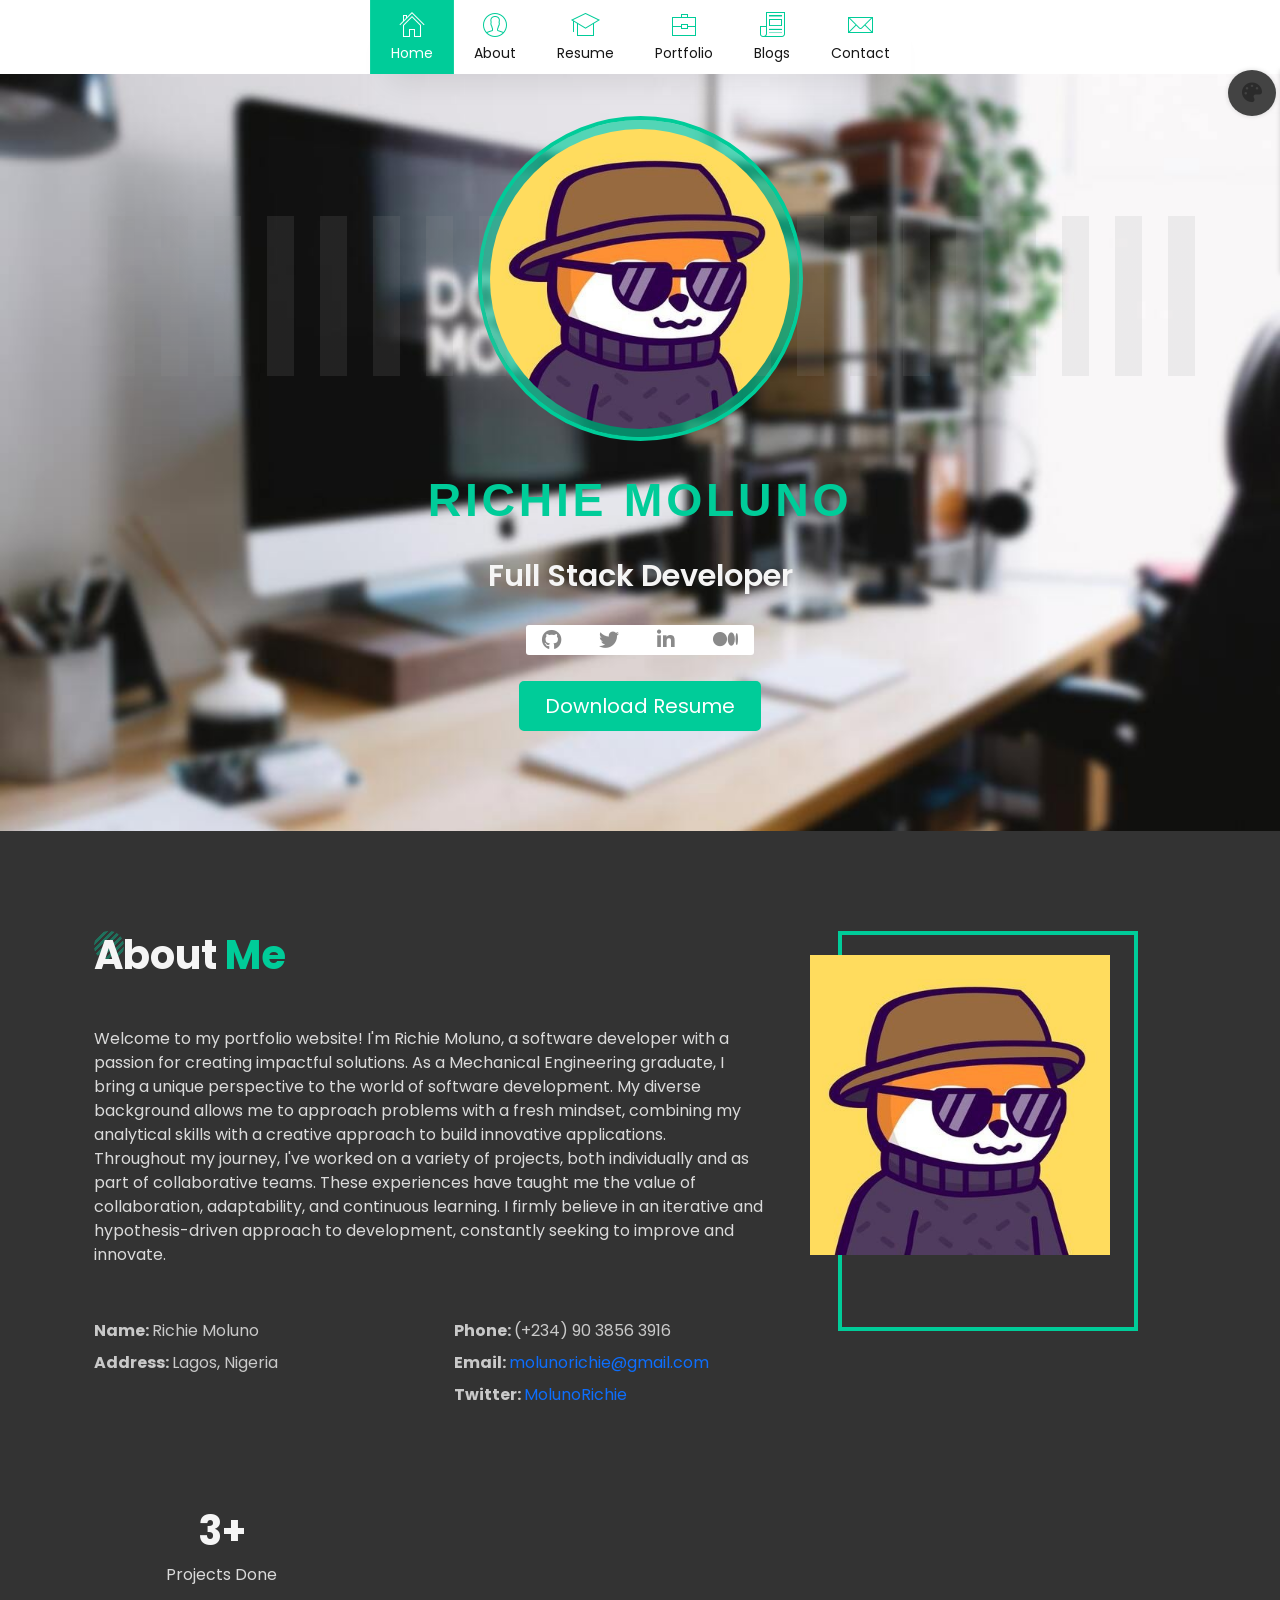
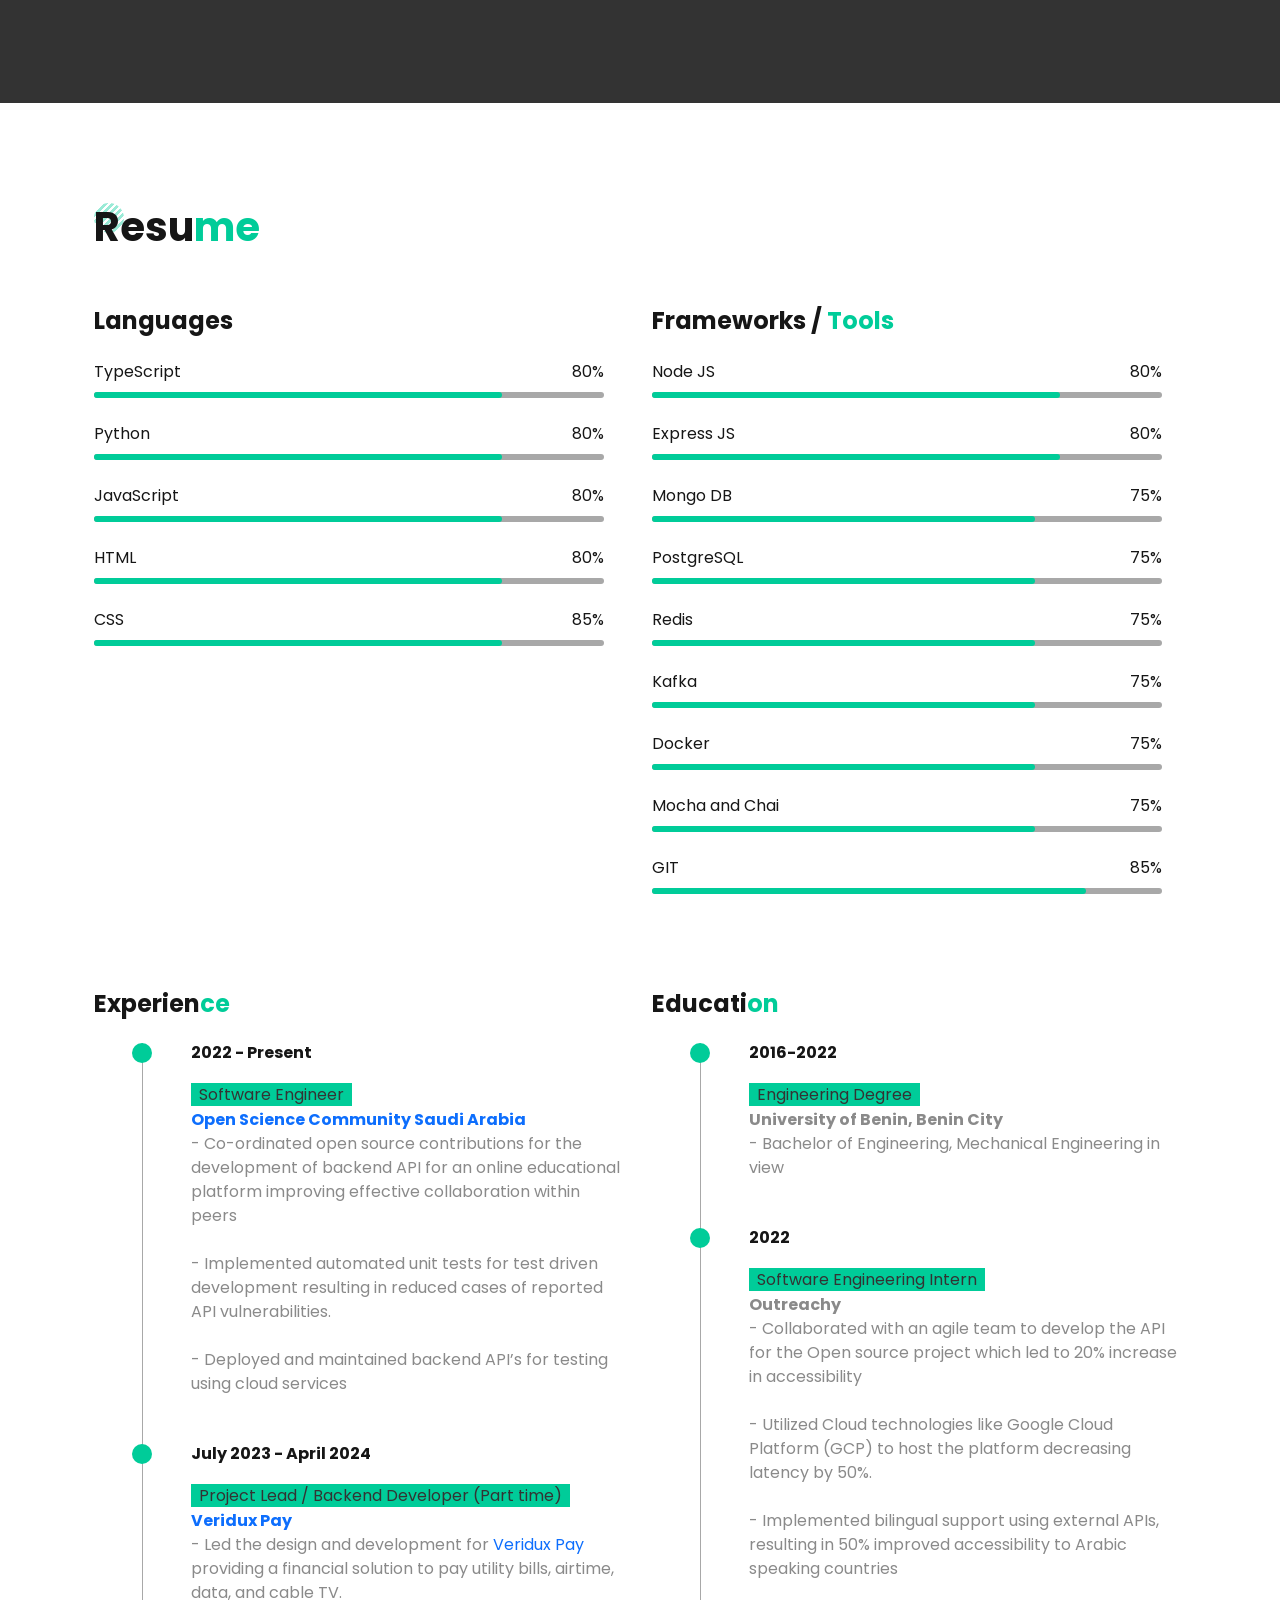
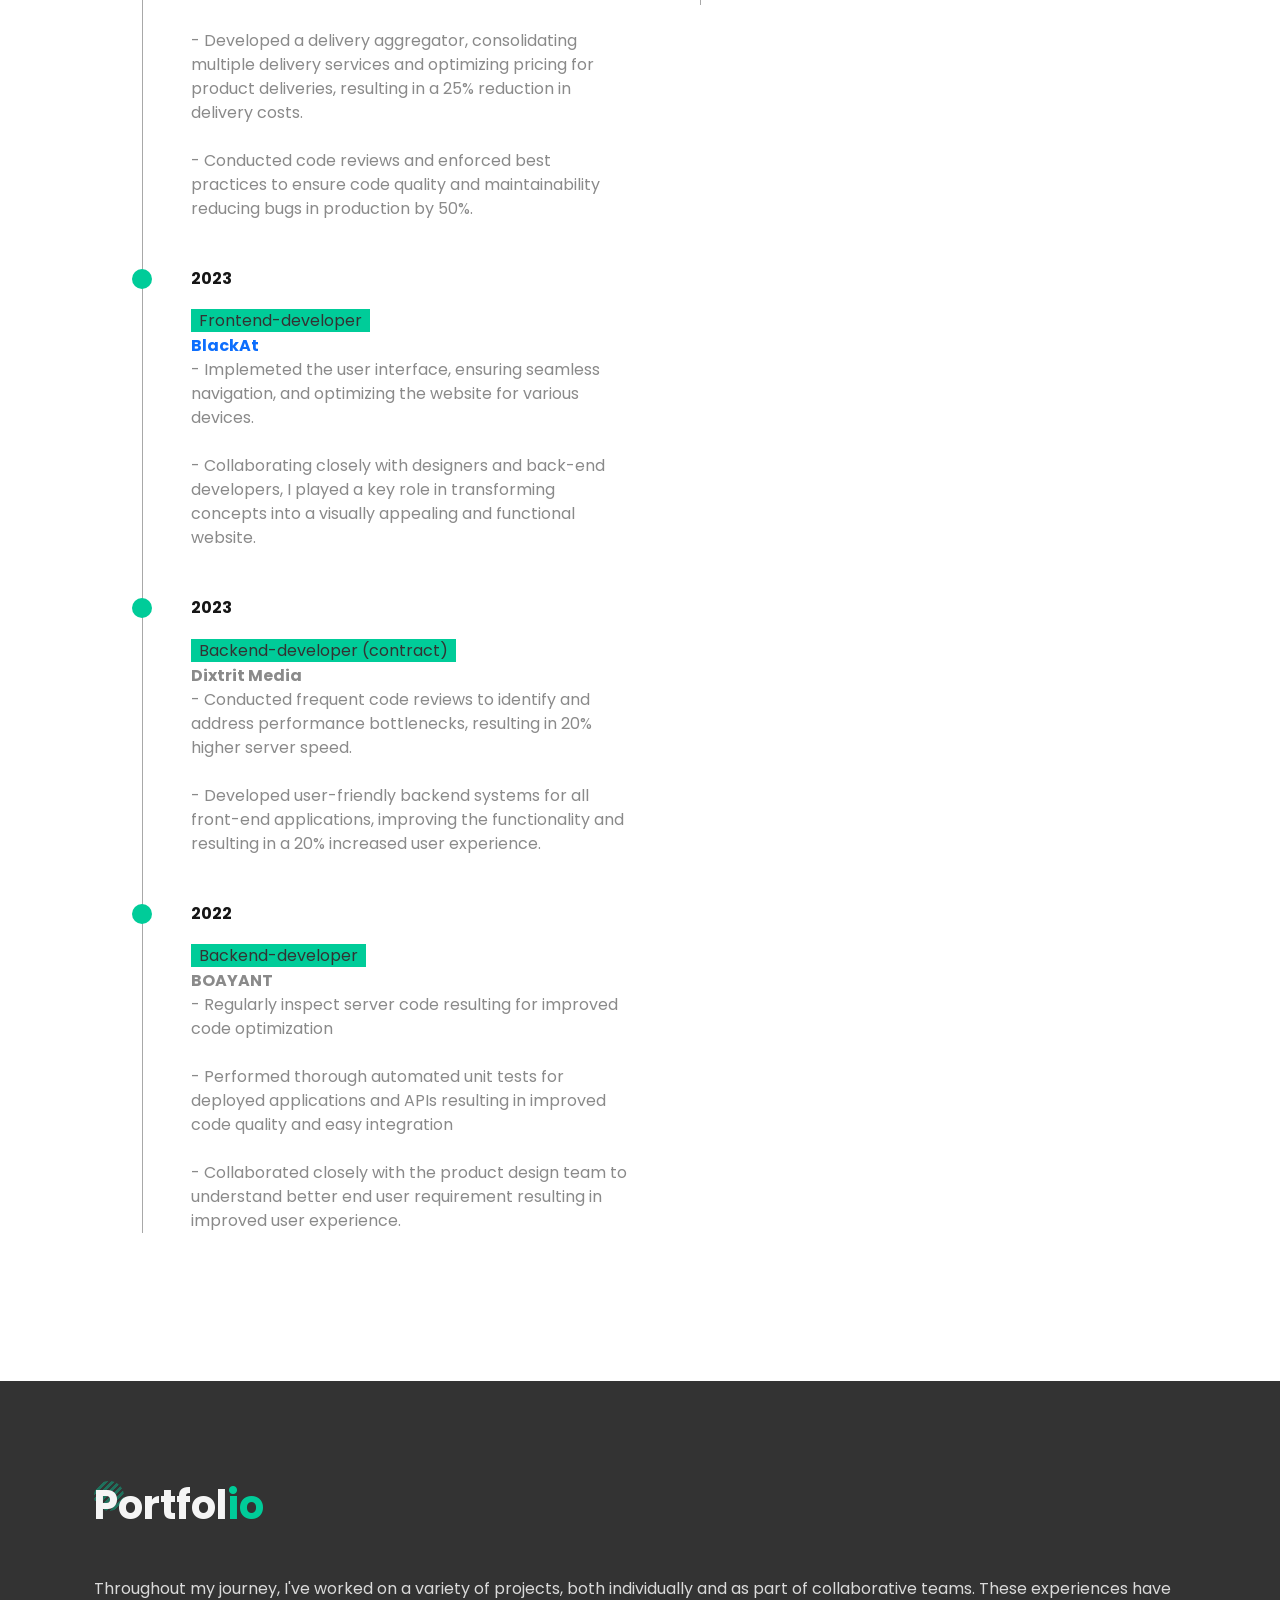
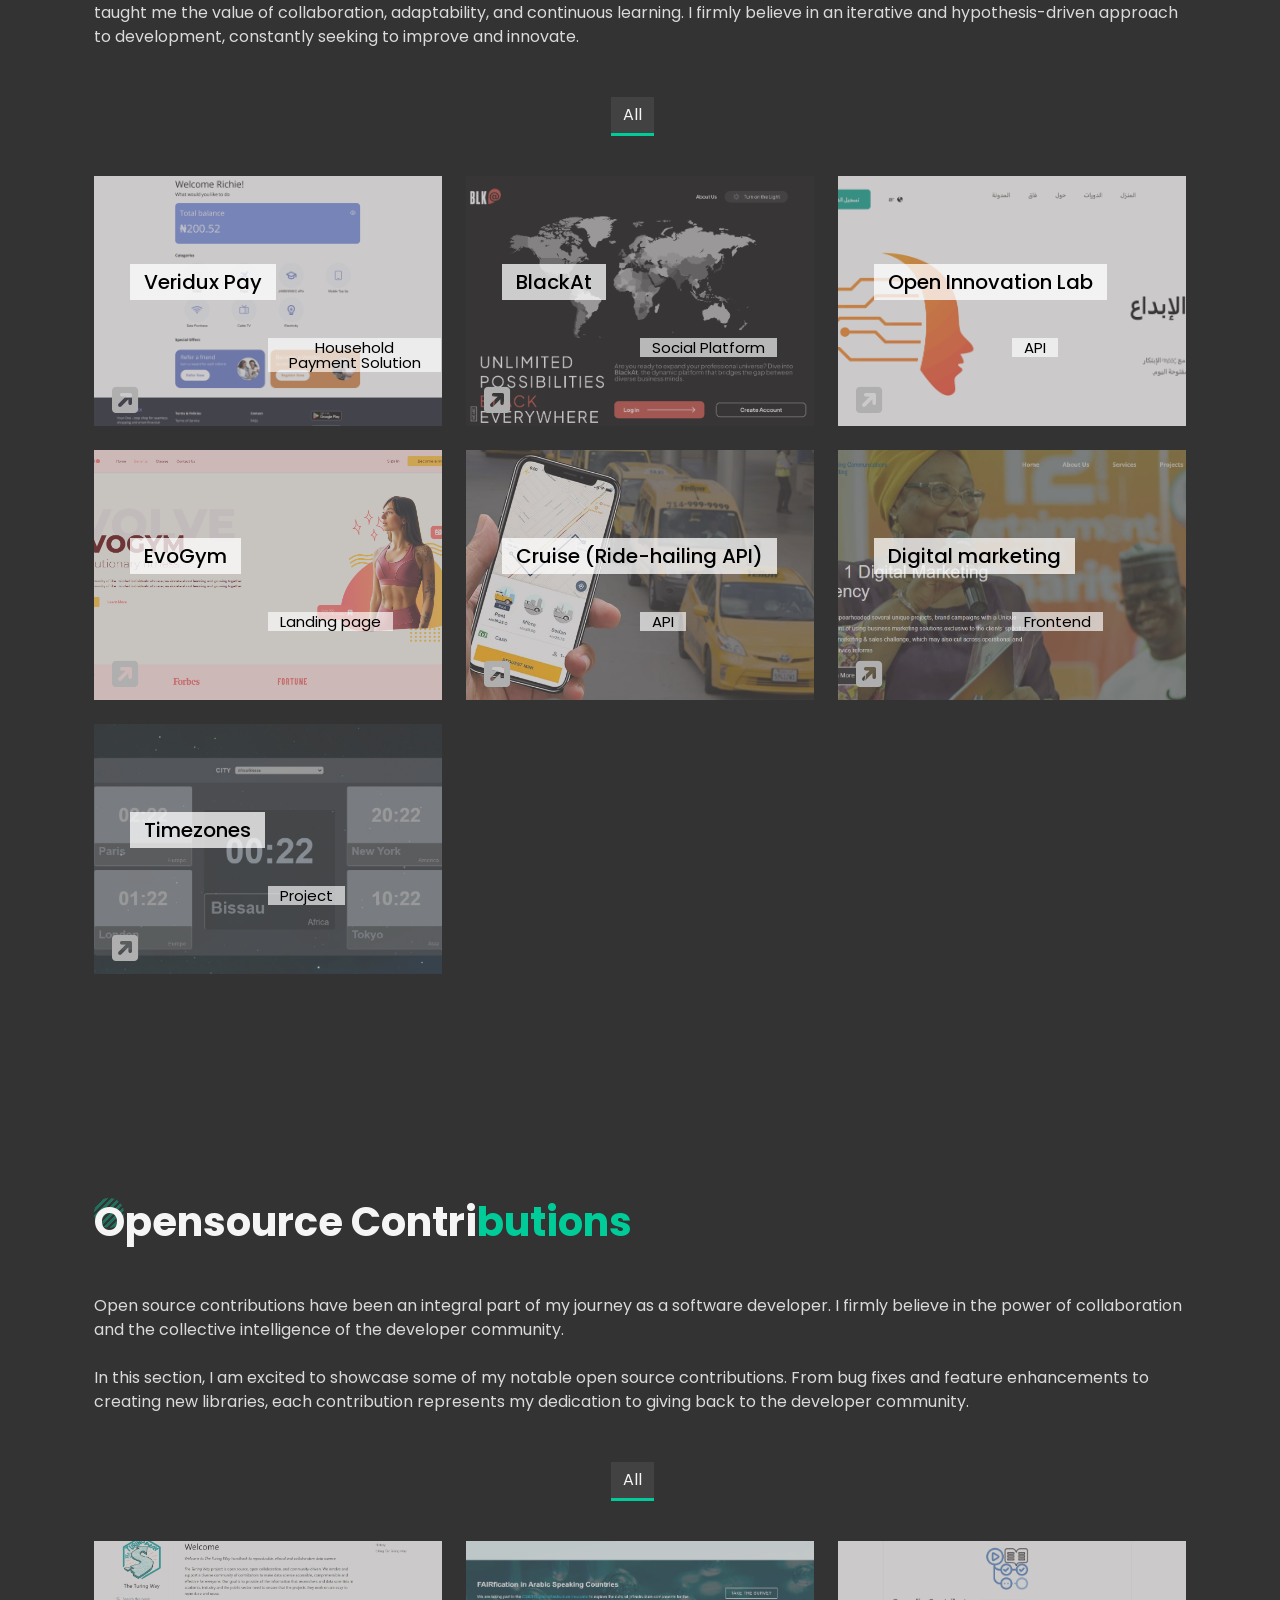
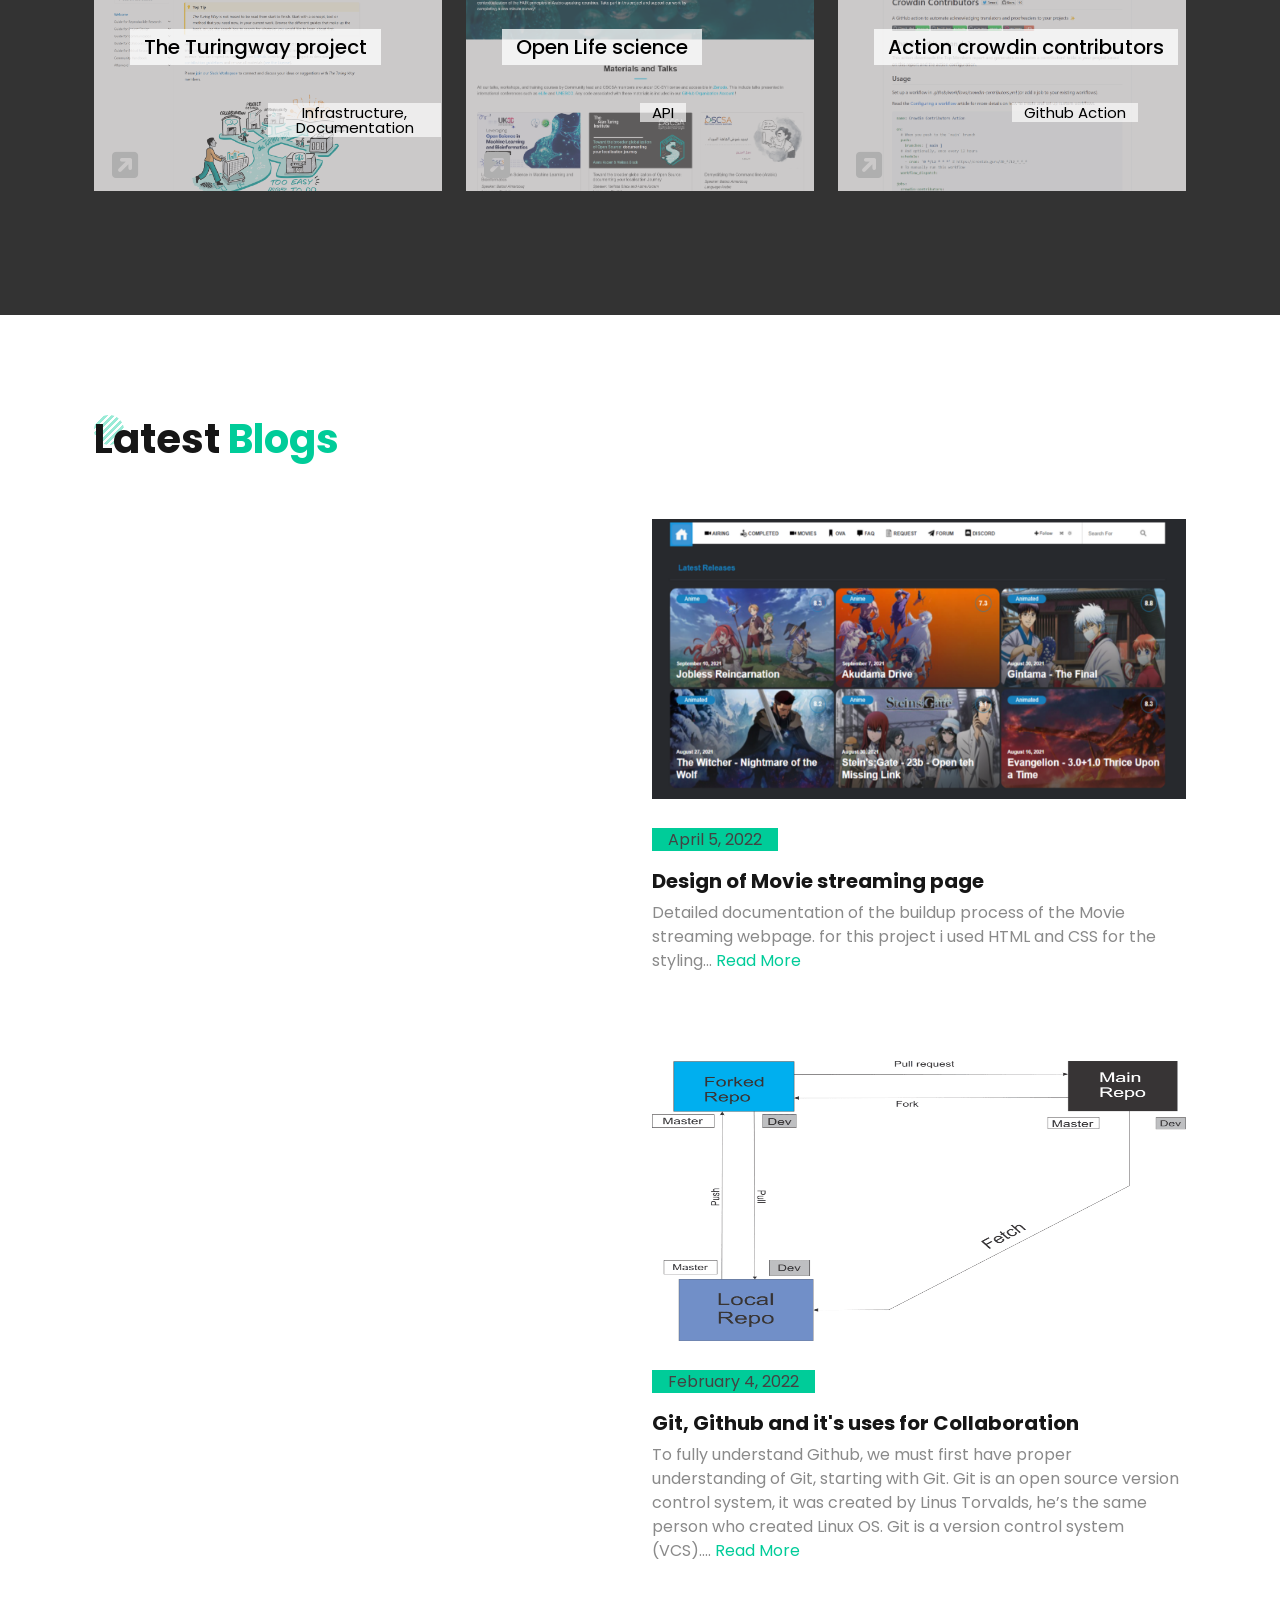
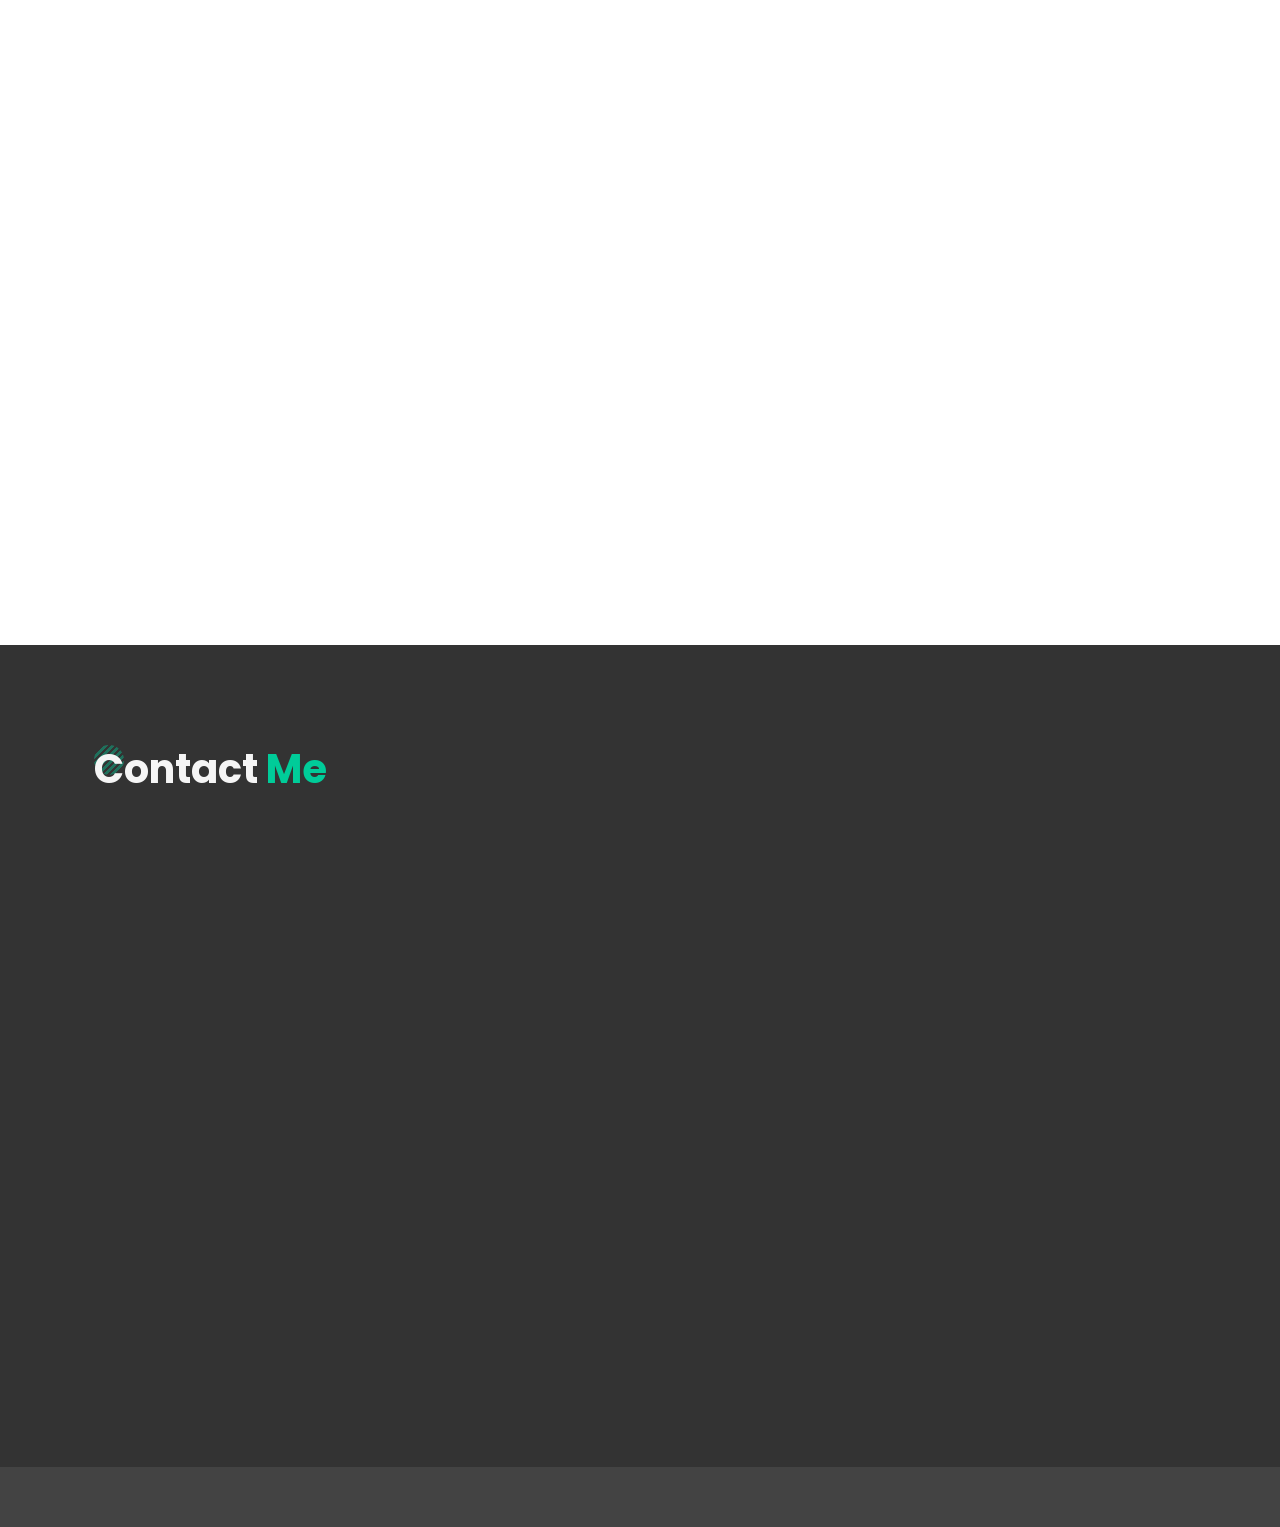
==== commit e510bd2a: "Update resume" ====
--- a/index.html
+++ b/index.html
@@ -186,10 +186,12 @@
                     <div class="home-icon pb-3">
                         <ul>
                             <li>
-                                <a target="_blank" href="https://github.com/RealRichi3"><i class="fa-brands fa-github"></i></a>
+                                <a target="_blank" href="https://github.com/RealRichi3"><i
+                                        class="fa-brands fa-github"></i></a>
                             </li>
                             <li>
-                                <a target="_blank" href="https://twitter.com/MolunoRichie"><i class="fa-brands fa-twitter"></i></a>
+                                <a target="_blank" href="https://twitter.com/MolunoRichie"><i
+                                        class="fa-brands fa-twitter"></i></a>
                             </li>
 
                             <li>
@@ -197,7 +199,8 @@
                                         class="fa-brands fa-linkedin-in"></i></a>
                             </li>
                             <li>
-                                <a target="_blank" href="https://medium.com/@molunorichie"><i class="fa-brands fa-medium"></i></a>
+                                <a target="_blank" href="https://medium.com/@molunorichie"><i
+                                        class="fa-brands fa-medium"></i></a>
                             </li>
                         </ul>
                     </div>
@@ -205,8 +208,7 @@
 
                 <div>
                     <!-- Open resume in new tab -->
-                    <a href="doc/resume.pdf" target="_blank" 
-                        class="btn btn-primary home-btn btn-lg px-4">Download
+                    <a href="doc/resume.pdf" target="_blank" class="btn btn-primary home-btn btn-lg px-4">Download
                         Resume</a>
                 </div>
             </div>
@@ -223,14 +225,15 @@
                             <h1 class="title fw-bold fs-1">About<span> Me</span></h1>
                         </div>
                         <p class="mb-5 about-p about_animate_02">
-                            Welcome to my portfolio website! I'm Richie Moluno, a software developer with a passion for 
-                            creating impactful solutions. As a Mechanical Engineering graduate, 
-                            I bring a unique perspective to the world of software development. 
-                            My diverse background allows me to approach problems with a fresh mindset, 
+                            Welcome to my portfolio website! I'm Richie Moluno, a software developer with a passion for
+                            creating impactful solutions. As a Mechanical Engineering graduate,
+                            I bring a unique perspective to the world of software development.
+                            My diverse background allows me to approach problems with a fresh mindset,
                             combining my analytical skills with a creative approach to build innovative applications.
-                            <br> Throughout my journey, I've worked on a variety of projects, both individually and 
-                            as part of collaborative teams. These experiences have taught me the value of collaboration, 
-                            adaptability, and continuous learning. I firmly believe in an iterative and hypothesis-driven 
+                            <br> Throughout my journey, I've worked on a variety of projects, both individually and
+                            as part of collaborative teams. These experiences have taught me the value of collaboration,
+                            adaptability, and continuous learning. I firmly believe in an iterative and
+                            hypothesis-driven
                             approach to development, constantly seeking to improve and innovate.
                         </p>
                         <div class="fs-6 row mb-5 about_animate_02">
@@ -242,7 +245,8 @@
                                 <li><span class="fw-bold">Phone: </span> (+234) 90 3856 3916</li>
                                 <li><span class="fw-bold">Email: </span> <a href="mailto:molunorichie@gmail.com"
                                         class="__cf_email__">molunorichie@gmail.com</a></li>
-                                <li><span class="fw-bold">Twitter: </span> <a target="_blank" href="https://twitter.com/MolunoRichie">MolunoRichie</a></li>
+                                <li><span class="fw-bold">Twitter: </span> <a target="_blank"
+                                        href="https://twitter.com/MolunoRichie">MolunoRichie</a></li>
                             </ul>
                         </div>
                     </div>
@@ -377,7 +381,7 @@
                         <h4 class="mb-4 title fw-bold">Experien<span>ce</span></h4>
 
                         <ul class="position-R resume ms-5">
-                            
+
                             <li class="ms-5 mb-5">
                                 <h6 class="fw-bold pb-2">2022 - Present</h6>
                                 <span class="fs-6 px-2">Software Engineer</span>
@@ -394,18 +398,24 @@
                                 </p>
                             </li>
                             <li class="ms-5 mb-5">
-                                <h6 class="fw-bold pb-2">July 2023 - Jan 2024</h6>
+                                <h6 class="fw-bold pb-2">July 2023 - April 2024</h6>
                                 <span class="fs-6 px-2">Project Lead / Backend Developer (Part time)</span>
                                 <p>
                                     <b><a href="">Veridux Pay</a></b>
                                     <br>
-                                    - Led the design and development for <a href="https://play.google.com/store/apps/details?id=com.momastores.app.momastores" target="_blank">Veridux Pay</a> providing a financial solution to pay utility bills, airtime, data, and cable TV.
-                                    <br>
-                                    <br>
-                                    - Developed a delivery aggregator, consolidating multiple delivery services and optimizing pricing for product deliveries, resulting in a 25% reduction in delivery costs.
-                                    <br>
-                                    <br>
-                                    - Conducted code reviews and enforced best practices to ensure code quality and maintainability reducing bugs in production by 50%.
+                                    - Led the design and development for <a
+                                        href="https://play.google.com/store/apps/details?id=com.momastores.app.momastores"
+                                        target="_blank">Veridux Pay</a> providing a financial solution to pay utility
+                                    bills, airtime, data, and cable TV.
+                                    <br>
+                                    <br>
+                                    - Developed a delivery aggregator, consolidating multiple delivery services and
+                                    optimizing pricing for product deliveries, resulting in a 25% reduction in delivery
+                                    costs.
+                                    <br>
+                                    <br>
+                                    - Conducted code reviews and enforced best practices to ensure code quality and
+                                    maintainability reducing bugs in production by 50%.
                                     <br>
                                 </p>
                             </li>
@@ -413,12 +423,14 @@
                                 <h6 class="fw-bold pb-2">2023</h6>
                                 <span class="fs-6 px-2">Frontend-developer</span>
                                 <p>
-                                    <b><a href="https://www.blackatcannes.org/">BlackAtCannes</a></b>
-                                    <br>
-                                    - Implemeted the user interface, ensuring seamless navigation, and optimizing the website for various devices. 
-                                    <br>
-                                    <br>
-                                    - Collaborating closely with designers and back-end developers, I played a key role in transforming concepts into a visually appealing and functional website.
+                                    <b><a href="https://blkat.io/">BlackAt</a></b>
+                                    <br>
+                                    - Implemeted the user interface, ensuring seamless navigation, and optimizing the
+                                    website for various devices.
+                                    <br>
+                                    <br>
+                                    - Collaborating closely with designers and back-end developers, I played a key role
+                                    in transforming concepts into a visually appealing and functional website.
                                     <br>
                                 </p>
                             </li>
@@ -472,11 +484,14 @@
                                 <span class="fs-6 px-2">Software Engineering Intern</span>
                                 <p>
                                     <b> Outreachy</b><br>
-                                    - Collaborated with an agile team to develop the API for the Open source project which led to 20% increase in accessibility<br>
-                                    <br>
-                                    - Utilized Cloud technologies like Google Cloud Platform (GCP) to host the platform decreasing latency by 50%.<br>
-                                    <br>
-                                    - Implemented bilingual support using external APIs, resulting in 50% improved accessibility to Arabic speaking countries<br>
+                                    - Collaborated with an agile team to develop the API for the Open source project
+                                    which led to 20% increase in accessibility<br>
+                                    <br>
+                                    - Utilized Cloud technologies like Google Cloud Platform (GCP) to host the platform
+                                    decreasing latency by 50%.<br>
+                                    <br>
+                                    - Implemented bilingual support using external APIs, resulting in 50% improved
+                                    accessibility to Arabic speaking countries<br>
                                     <br>
                                 </p>
                             </li>
@@ -496,9 +511,9 @@
                     <div class="port_animate_01 round">
                         <h1 class="title fw-bold fs-1 mb-5">Portfol<span>io</span></h1>
                     </div>
-                    <p class="mb-5 port_animate_02">Throughout my journey, I've worked on a variety of projects, 
-                        both individually and as part of collaborative teams. These experiences have taught me the 
-                        value of collaboration, adaptability, and continuous learning. 
+                    <p class="mb-5 port_animate_02">Throughout my journey, I've worked on a variety of projects,
+                        both individually and as part of collaborative teams. These experiences have taught me the
+                        value of collaboration, adaptability, and continuous learning.
                         I firmly believe in an iterative and hypothesis-driven approach to development,
                         constantly seeking to improve and innovate.
                     </p>
@@ -526,6 +541,32 @@
                         </div> -->
 
                         <div class="grid-item  col-lg-4 mb-2 branding">
+                            <figure class="zoom" data-bs-toggle="modal" data-bs-target="#portModal_008">
+                                <img src="assets/images/veridux_preview.png" alt="">
+                                <div class="p_overlay">
+                                    <figcaption class="align-center">
+                                        <h5 class="pic-title">Veridux Pay </h5>
+                                        <span class="sub-title">Household Payment Solution</span>
+                                        <a href="#"><i class="fa-solid fa-square-arrow-up-right fa-icon"></i></a>
+                                    </figcaption>
+                                </div>
+                            </figure>
+                        </div>
+
+                        <div class="grid-item  col-lg-4 mb-2 branding">
+                            <figure class="zoom" data-bs-toggle="modal" data-bs-target="#portModal_009">
+                                <img src="assets/img/projects-preview/blackat.png" alt="">
+                                <div class="p_overlay">
+                                    <figcaption class="align-center">
+                                        <h5 class="pic-title">BlackAt </h5>
+                                        <span class="sub-title">Social Platform</span>
+                                        <a href="#"><i class="fa-solid fa-square-arrow-up-right fa-icon"></i></a>
+                                    </figcaption>
+                                </div>
+                            </figure>
+                        </div>
+
+                        <div class="grid-item  col-lg-4 mb-2 branding">
                             <figure class="zoom" data-bs-toggle="modal" data-bs-target="#portModal_08">
                                 <img src="assets/img/projects-preview/open_innovation_lab.jpg" alt="">
                                 <div class="p_overlay">
@@ -549,7 +590,7 @@
                                 </div>
                             </figure>
                         </div>
-                        
+
                         <div class="grid-item  col-lg-4 mb-2 branding">
                             <figure class="zoom" data-bs-toggle="modal" data-bs-target="#portModal_05">
                                 <img src="assets/img/projects-preview/ride-hailing-applications-1.jpg" alt="">
@@ -570,19 +611,6 @@
                                     <figcaption class="align-center">
                                         <h5 class="pic-title">Digital marketing </h5>
                                         <span class="sub-title">Frontend</span>
-                                        <a href="#"><i class="fa-solid fa-square-arrow-up-right fa-icon"></i></a>
-                                    </figcaption>
-                                </div>
-                            </figure>
-                        </div>
-
-                        <div class="grid-item  col-lg-4 mb-2 branding">
-                            <figure class="zoom" data-bs-toggle="modal" data-bs-target="#portModal_06">
-                                <img src="assets/img/projects-preview/auth_API.jpg" alt="">
-                                <div class="p_overlay">
-                                    <figcaption class="align-center">
-                                        <h5 class="pic-title">Authentication API </h5>
-                                        <span class="sub-title">REST API</span>
                                         <a href="#"><i class="fa-solid fa-square-arrow-up-right fa-icon"></i></a>
                                     </figcaption>
                                 </div>
@@ -637,12 +665,12 @@
                     </div>
                     <p class="mb-5 port_animate_02">
                         Open source contributions have been an integral part of my journey as a software developer.
-                         I firmly believe in the power of collaboration and the collective intelligence 
-                         of the developer community. <br>
-                         <br>
-                         In this section, I am excited to showcase some of my notable open source contributions. 
-                         From bug fixes and feature enhancements to creating new libraries, 
-                         each contribution represents my dedication to giving back to the developer community.
+                        I firmly believe in the power of collaboration and the collective intelligence
+                        of the developer community. <br>
+                        <br>
+                        In this section, I am excited to showcase some of my notable open source contributions.
+                        From bug fixes and feature enhancements to creating new libraries,
+                        each contribution represents my dedication to giving back to the developer community.
                     </p>
                 </div>
                 <div class="col">
@@ -673,7 +701,7 @@
                             <figure class="zoom" data-bs-toggle="modal" data-bs-target="#portModal_21">
                                 <img src="assets/img/projects-preview/ols.jpg" alt="">
                                 <div class="p_overlay">
-                                    <figcaption class="align-center"> 
+                                    <figcaption class="align-center">
                                         <h5 class="pic-title">Open Life science </h5>
                                         <span class="sub-title">API</span>
                                         <a href="#"><i class="fa-solid fa-square-arrow-up-right fa-icon"></i></a>
@@ -694,7 +722,7 @@
                                 </div>
                             </figure>
                         </div>
-                        
+
                         <!-- <div class="grid-item  col-lg-4 mb-2 branding">
                             <figure class="zoom" data-bs-toggle="modal" data-bs-target="#portModal_23">
                                 <img src="assets/img/projects-preview/public_lab.jpg " alt="">
@@ -731,7 +759,8 @@
                         <p> A few weeks back I completed a project, it was a front-end design of a web page that allows
                             you to check for the time in all time zones. For this project I used, Javascript, HTML, and
                             CSS. ...
-                            <a target="_blank" href="https://medium.com/@molunorichie/time-zone-project-the-build-upp-process-7273db7d9295"
+                            <a target="_blank"
+                                href="https://medium.com/@molunorichie/time-zone-project-the-build-upp-process-7273db7d9295"
                                 class="blog-more">Read
                                 More</a>
                         </p>
@@ -743,7 +772,8 @@
                         <h5 class="mt-3 fw-bold">Design of Movie streaming page</h5>
                         <p> Detailed documentation of the buildup process of the Movie streaming webpage.
                             for this project i used HTML and CSS for the styling...
-                            <a target="_blank" href="https://medium.com/@molunorichie/create-a-movie-streaming-web-page-html-and-css-5bbd236a4e81"
+                            <a target="_blank"
+                                href="https://medium.com/@molunorichie/create-a-movie-streaming-web-page-html-and-css-5bbd236a4e81"
                                 class="blog-more">Read
                                 More</a>
                         </p>
@@ -758,7 +788,8 @@
                             implemented for selecting the content of your web page you
                             wish to style. CSS selectors choose elements in HTML based
                             on the class, type, attribute, id etc....
-                            <a target="_blank" href="https://dev.to/realrichi3/css-selectors-35b8" class="blog-more">Read
+                            <a target="_blank" href="https://dev.to/realrichi3/css-selectors-35b8"
+                                class="blog-more">Read
                                 More</a>
                         </p>
                     </div>
@@ -772,7 +803,8 @@
                             of Git, starting with Git. Git is an open source version control system,
                             it was created by Linus Torvalds, he’s the same person who created Linux OS. Git is a
                             version control system (VCS)....
-                            <a target="_blank" href="https://medium.com/@molunorichie/git-github-and-its-uses-for-collaboration-to-fully-understand-github-we-must-first-have-35cfa6ed7b18"
+                            <a target="_blank"
+                                href="https://medium.com/@molunorichie/git-github-and-its-uses-for-collaboration-to-fully-understand-github-we-must-first-have-35cfa6ed7b18"
                                 class="blog-more">Read
                                 More</a>
                         </p>
@@ -787,7 +819,8 @@
                         <p> Responsive and adaptive design are basically two approaches applied
                             in designing across the diverse range of devices. From the end users perspective,
                             responsive and adaptive technologies probably ...
-                            <a target="_blank" href="https://medium.com/@molunorichie/responsive-and-adaptive-designs-cc26ddbd432a"
+                            <a target="_blank"
+                                href="https://medium.com/@molunorichie/responsive-and-adaptive-designs-cc26ddbd432a"
                                 class="blog-more">Read
                                 More</a>
                         </p>
@@ -801,7 +834,8 @@
                         <p> A Middleware is a program or software that mediates between applications, programs, tools,
                             databases and networks. It basically functions as a hidden translation layer which enables
                             more efficient communication and data management between applications...
-                            <a target="_blank" href="https://medium.com/@molunorichie/middlewares-65c80c9d7c28" class="blog-more">Read
+                            <a target="_blank" href="https://medium.com/@molunorichie/middlewares-65c80c9d7c28"
+                                class="blog-more">Read
                                 More</a>
                         </p>
                     </div>
@@ -901,6 +935,236 @@
 
 
     <!-- Portfolio Modals start -->
+    <div class="modal fade" id="portModal_008" tabindex="-1" aria-hidden="true">
+        <div class="modal-dialog modal-fullscreen">
+            <div class="modal-content">
+                <div class="modal-body">
+                    <div class="container">
+                        <div class="modal-header">
+                            <h5 class="modal-title fs-3 fw-bold">Veridux pay</h5>
+                            <button type="button" class="btn-close btn-close-white" data-bs-dismiss="modal"
+                                aria-label="Close"></button>
+                        </div>
+                        <div class="row  py-4">
+                            <div class="col-lg-8 col-md-6 col-xm-12">
+                                <!-- slide images -->
+                                <div id="imageslide01" class="carousel slide" data-bs-ride="carousel">
+                                    <div class="carousel-inner">
+                                        <div class="carousel-item active">
+                                            <img src="assets/images/veridux_preview.png" class="d-block w-100"
+                                                alt="...">
+                                        </div>
+                                        <div class="carousel-item">
+                                            <img src="assets/img/projects-preview/veridux_flight.png"
+                                                class="d-block w-100" alt="...">
+                                        </div>
+                                        <div class="carousel-item">
+                                            <img src="assets/img/projects-preview/veridux_cable_tv.png"
+                                                class="d-block w-100" alt="...">
+                                        </div>
+                                        <div class="carousel-item">
+                                            <img src="assets/img/projects-preview/veridux_data.png"
+                                                class="d-block w-100" alt="...">
+                                        </div>
+                                    </div>
+                                    <button class="carousel-control-prev" type="button" data-bs-target="#imageslide01"
+                                        data-bs-slide="prev">
+                                        <span class="carousel-control-prev-icon" aria-hidden="true"></span>
+                                        <span class="visually-hidden">Previous</span>
+                                    </button>
+                                    <button class="carousel-control-next" type="button" data-bs-target="#imageslide01"
+                                        data-bs-slide="next">
+                                        <span class="carousel-control-next-icon" aria-hidden="true"></span>
+                                        <span class="visually-hidden">Next</span>
+                                    </button>
+                                </div><!-- slide images -->
+                                <h5 class="pt-4 fw-bold">Description</h5>
+
+                                <div style="font-size: smaller">
+                                    <p> Introducing Veridux Pay, your comprehensive mobile payment solution. Simplify
+                                        your financial life with our versatile app that covers all your needs.
+
+                                        Key Features:
+
+                                        Earn discounts & rewards on purchases for Airtime, Data and utility bills
+
+                                        Introducing Veridux Pay, your comprehensive mobile payment solution. Simplify
+                                        your financial life with our versatile app that covers all your needs.
+
+                                    </p>
+                                    </br>
+
+                                    <h5 class="pt-4 fw-bold">Key features</h5>
+                                    </br>
+                                    <ol>
+                                        <li><strong>Bill Payments</strong> : Conveniently settle your utility bills with
+                                            just a few taps.
+                                            Veridux Pay supports a wide range of services, ensuring you can manage and
+                                            pay
+                                            all your bills in one place.
+                                        <li><strong>Mobile Recharge:</strong> Stay connected effortlessly. Top up your
+                                            airtime and data directly from the app, eliminating the need for multiple
+                                            transactions.</li>
+                                        <li><strong>Cable TV Management:</strong> Enjoy uninterrupted entertainment.
+                                            Easily manage and pay for your cable TV subscriptions within Veridux Pay.
+                                        </li>
+                                        <li><strong>Wallet Top-up:</strong> Keep your wallet ready for seamless
+                                            transactions. Top up your Veridux Pay wallet securely and instantly,
+                                            providing you with the flexibility to make quick payments..</li>
+                                        <li><strong>Peer-to-Peer Transfers:</strong> Send money to friends and family
+                                            with ease. Veridux Pay facilitates secure person-to-person transactions,
+                                            making it simple to share funds whenever needed.</li>
+                                        <li><strong>Earn rewards:</strong> Enjoy exclusive discounts on your purchases
+                                            through Veridux Pay. Save money on every transaction and stretch your budget
+                                            further.</li>
+                                        <li><strong>Referral bonuses:</strong> Refer friends and family to Veridux Pay
+                                            and earn exciting bonuses. Grow your rewards as you introduce others to the
+                                            convenience and benefits of our app.</li>
+                                    </ol>
+
+
+
+                                </div>
+                            </div>
+                            <div class="col-lg-4 col-md-6 col-xm-12">
+                                <ul>
+                                    <li class="pb-3">
+                                        <span class="fw-bold">Client</span> <br>
+                                        <span class="fs-6 ">Veridux Pay</span>
+                                    </li>
+                                    <li class="pb-3">
+                                        <span class="fw-bold">Category</span> <br>
+                                        <span class="fs-6">End to end project</span>
+                                    </li>
+                                    <li class="pb-3">
+                                        <span class="fw-bold">Date</span> <br>
+                                        <span class="fs-6">Jul 2023 - Mar 2024</span>
+                                    </li>
+                                    <li class="pb-3">
+                                        <span class="fw-bold">Technology</span> <br>
+                                        <span class="fs-6">NodeJS, TypeScript, Docker, Google cloud platform, ReactJS,
+                                            Kafka</span>
+                                    </li>
+                                    <li class="pb-3">
+                                        <span class="fw-bold main-color-text">Share in:</span> <br>
+                                        <div class="home-icon pt-2">
+                                            <ul>
+                                                <li>
+                                                    <a target="_blank"
+                                                        href="https://play.google.com/store/apps/details?id=com.momastores.app.momastores"
+                                                        class="ps-0"><i class="fa-brands"></i>Link to page </a>
+                                                </li>
+                                            </ul>
+                                        </div>
+                                    </li>
+                                </ul>
+                            </div>
+                        </div>
+                    </div>
+                </div>
+            </div>
+        </div>
+    </div> <!-- Portfolio Modal 01 (Project 01)-->
+
+    <div class="modal fade" id="portModal_009" tabindex="-1" aria-hidden="true">
+        <div class="modal-dialog modal-fullscreen">
+            <div class="modal-content">
+                <div class="modal-body">
+                    <div class="container">
+                        <div class="modal-header">
+                            <h5 class="modal-title fs-3 fw-bold">Veridux pay</h5>
+                            <button type="button" class="btn-close btn-close-white" data-bs-dismiss="modal"
+                                aria-label="Close"></button>
+                        </div>
+                        <div class="row  py-4">
+                            <div class="col-lg-8 col-md-6 col-xm-12">
+                                <!-- slide images -->
+                                <div id="imageslide01" class="carousel slide" data-bs-ride="carousel">
+                                    <div class="carousel-inner">
+                                        <div class="carousel-item active">
+                                            <img src="assets/img/projects-preview/blackat.png" class="d-block w-100"
+                                                alt="...">
+                                        </div>
+                                        <div class="carousel-item">
+                                            <img src="assets/img/projects-preview/blackat_preview.png"
+                                                class="d-block w-100" alt="...">
+                                        </div>
+                                        <div class="carousel-item">
+                                            <img src="assets/img/projects-preview/blackat_preview2.png"
+                                                class="d-block w-100" alt="...">
+                                        </div>
+                                    </div>
+                                    <button class="carousel-control-prev" type="button" data-bs-target="#imageslide01"
+                                        data-bs-slide="prev">
+                                        <span class="carousel-control-prev-icon" aria-hidden="true"></span>
+                                        <span class="visually-hidden">Previous</span>
+                                    </button>
+                                    <button class="carousel-control-next" type="button" data-bs-target="#imageslide01"
+                                        data-bs-slide="next">
+                                        <span class="carousel-control-next-icon" aria-hidden="true"></span>
+                                        <span class="visually-hidden">Next</span>
+                                    </button>
+                                </div><!-- slide images -->
+                                <h5 class="pt-4 fw-bold">Description</h5>
+
+                                <div style="font-size: smaller">
+                                    <p> Welcome to BlackAt Platform, where our mission is to revolutionize the way black executives and agencies connect, grow, and succeed in today's dynamic business world.
+                                    </p>
+                                    </br>
+
+                                    <h5 class="pt-4 fw-bold">Key features</h5>
+                                    </br>
+                                    <ol>
+                                        <li>BlackAt is uniquely tailored for executives who are SVPs, CMOs, CEOs, but are pivotal to their organizations. We provide a structured pathway for personal and professional development, including the assignment of personal assistants, masterclasses led by experienced leaders, and opportunities for global mentorship. Our tiered system recognizes and nurtures talent at local, regional, and global levels.
+
+                                        <li>Vendors have the unique opportunity to showcase their capabilities and attract new business. By creating a business page on BlackAt, vendors can interact with top executives, engage with brands, and leverage these relationships for mutual success.</li>
+                                        <li>Our platform serves as a launchpad for creatives seeking growth. Whether you're an established professional or an emerging talent, BlackAt is your stage to connect with like-minded individuals and access exclusive events and opportunities.</li>
+                                    </ol>
+
+
+
+                                </div>
+                            </div>
+                            <div class="col-lg-4 col-md-6 col-xm-12">
+                                <ul>
+                                    <li class="pb-3">
+                                        <span class="fw-bold">Client</span> <br>
+                                        <span class="fs-6 ">BlackAt</span>
+                                    </li>
+                                    <li class="pb-3">
+                                        <span class="fw-bold">Category</span> <br>
+                                        <span class="fs-6">Frontend development</span>
+                                    </li>
+                                    <li class="pb-3">
+                                        <span class="fw-bold">Date</span> <br>
+                                        <span class="fs-6">Jan 2024 - March 2024</span>
+                                    </li>
+                                    <li class="pb-3">
+                                        <span class="fw-bold">Technology</span> <br>
+                                        <span class="fs-6">NodeJS, TypeScript, ReactJS
+                                            </span>
+                                    </li>
+                                    <li class="pb-3">
+                                        <span class="fw-bold main-color-text">Share in:</span> <br>
+                                        <div class="home-icon pt-2">
+                                            <ul>
+                                                <li>
+                                                    <a target="_blank"
+                                                        href="https://blkat.io"
+                                                        class="ps-0"><i class="fa-brands"></i>Link to page </a>
+                                                </li>
+                                            </ul>
+                                        </div>
+                                    </li>
+                                </ul>
+                            </div>
+                        </div>
+                    </div>
+                </div>
+            </div>
+        </div>
+    </div> <!-- Portfolio Modal 01 (Project 01)-->
+
     <!-- Portfolio Modal 01 (Project 01) Byinks-->
     <div class="modal fade" id="portModal_08" tabindex="-1" aria-hidden="true">
         <div class="modal-dialog modal-fullscreen">
@@ -918,23 +1182,24 @@
                                 <div id="imageslide01" class="carousel slide" data-bs-ride="carousel">
                                     <div class="carousel-inner">
                                         <div class="carousel-item active">
-                                            <img src="assets/img/projects-preview/open_innovation_lab.jpg" class="d-block w-100" alt="...">
+                                            <img src="assets/img/projects-preview/open_innovation_lab.jpg"
+                                                class="d-block w-100" alt="...">
                                         </div>
                                         <div class="carousel-item">
-                                            <img src="assets/img/projects-preview/open_innovation_lab_eng.jpg" class="d-block w-100"
-                                            alt="...">
+                                            <img src="assets/img/projects-preview/open_innovation_lab_eng.jpg"
+                                                class="d-block w-100" alt="...">
                                         </div>
                                         <div class="carousel-item">
-                                            <img src="assets/img/projects-preview/open_innovation_lab_course_details.jpg" class="d-block w-100"
-                                                alt="...">
+                                            <img src="assets/img/projects-preview/open_innovation_lab_course_details.jpg"
+                                                class="d-block w-100" alt="...">
                                         </div>
                                         <div class="carousel-item">
-                                            <img src="assets/img/projects-preview/open_innovation_lab_quiz.jpg" class="d-block w-100"
-                                                alt="...">
+                                            <img src="assets/img/projects-preview/open_innovation_lab_quiz.jpg"
+                                                class="d-block w-100" alt="...">
                                         </div>
                                         <div class="carousel-item">
-                                            <img src="assets/img/projects-preview/open_innovation_lab_quiz_result.jpg" class="d-block w-100"
-                                                alt="...">
+                                            <img src="assets/img/projects-preview/open_innovation_lab_quiz_result.jpg"
+                                                class="d-block w-100" alt="...">
                                         </div>
 
                                     </div>
@@ -950,7 +1215,7 @@
                                     </button>
                                 </div><!-- slide images -->
                                 <h5 class="pt-4 fw-bold">Description</h5>
-                                
+
                                 <div style="font-size: smaller">
                                     <p> Backend API design and implementation for a bilingual Massive open online course
                                         platform. It allows course enrollments, management, grade tracking e.t.c.
@@ -958,7 +1223,8 @@
                                         the API features, maintenance guide and deployment
                                     </p> </br>
 
-                                    <p> Link to Technical documentation: <a target="_blank" href="https://moocs-documentation.netlify.app/"> here</a></p></br>
+                                    <p> Link to Technical documentation: <a target="_blank"
+                                            href="https://moocs-documentation.netlify.app/"> here</a></p></br>
 
                                     <p>This API was built using</p>
                                     <li>NodeJS</li>
@@ -970,16 +1236,23 @@
                                     <h5 class="pt-4 fw-bold">Key features</h5>
 
                                     <ol>
-                                        <li><strong>Bi-lingual Support:</strong> The contents of the platform can be presented in 
-                                            both English and Arabic, this was implemented using external Machin translation engines
+                                        <li><strong>Bi-lingual Support:</strong> The contents of the platform can be
+                                            presented in
+                                            both English and Arabic, this was implemented using external Machin
+                                            translation engines
                                             from <a target="_blank" href="https://crowdin.com/"> Crowdin</a> API</li>
-                                        <li><strong>Basic Authentication:</strong> It includes basic authentication flow for Login,
+                                        <li><strong>Basic Authentication:</strong> It includes basic authentication flow
+                                            for Login,
                                             Signup, Forgot password and Email verification</li>
-                                        <li><strong>Courses and Materials:</strong> Users can get access to course materials in form
+                                        <li><strong>Courses and Materials:</strong> Users can get access to course
+                                            materials in form
                                             of videos, text materials in PDFs and other documents.</li>
-                                        <li><strong>Quizzes:</strong> Quizzes help the user track their understanding of the course
-                                            contentst, these Quizzes are then saved for earning Certificates after course completion.</li>
-                                        <li><strong>Admin API:</strong> The Admin API allows various admin functions, examples include
+                                        <li><strong>Quizzes:</strong> Quizzes help the user track their understanding of
+                                            the course
+                                            contentst, these Quizzes are then saved for earning Certificates after
+                                            course completion.</li>
+                                        <li><strong>Admin API:</strong> The Admin API allows various admin functions,
+                                            examples include
                                             course creation, course management, user management e.t.c.</li>
                                     </ol>
                                 </div>
@@ -1007,12 +1280,12 @@
                                         <div class="home-icon pt-2">
                                             <ul>
                                                 <li>
-                                                    <a target="_blank" href="https://moocs-client.netlify.app/" class="ps-0"><i
-                                                            class="fa-brands"></i>Link to page </a>
+                                                    <a target="_blank" href="https://moocs-client.netlify.app/"
+                                                        class="ps-0"><i class="fa-brands"></i>Link to page </a>
                                                 </li>
                                                 <li>
-                                                    <a
-                                                        target="_blank" href="https://github.com/Open-Science-Community-Saudi-Arabia/MOOCs"><i
+                                                    <a target="_blank"
+                                                        href="https://github.com/Open-Science-Community-Saudi-Arabia/MOOCs"><i
                                                             class="fa-brands fa-github"></i></a>
                                                 </li>
                                             </ul>
@@ -1094,8 +1367,8 @@
                                         <div class="home-icon pt-2">
                                             <ul>
                                                 <li>
-                                                    <a target="_blank" href="https://www.byinksmarketing.com" class="ps-0"><i
-                                                            class="fa-brands"></i>Link to page </a>
+                                                    <a target="_blank" href="https://www.byinksmarketing.com"
+                                                        class="ps-0"><i class="fa-brands"></i>Link to page </a>
                                                 </li>
                                                 <!-- <li>
                                                     <a target="_blank" href="https://byinksmarketing.com"><i class="fa-brands fa-github"></i></a>
@@ -1268,11 +1541,12 @@
                                         <div class="home-icon pt-2">
                                             <ul>
                                                 <li>
-                                                    <a target="_blank" href="https://realrichi3.github.io/E-commerce/" class="ps-0"><i
-                                                            class="fa-brands"></i> Link to page</a>
+                                                    <a target="_blank" href="https://realrichi3.github.io/E-commerce/"
+                                                        class="ps-0"><i class="fa-brands"></i> Link to page</a>
                                                 </li>
                                                 <li>
-                                                    <a target="_blank" href="https://github.com/RealRichi3/Tech-Ecommerce"><i
+                                                    <a target="_blank"
+                                                        href="https://github.com/RealRichi3/Tech-Ecommerce"><i
                                                             class="fa-brands fa-github"></i></a>
                                                 </li>
                                             </ul>
@@ -1303,14 +1577,14 @@
                                 <div id="imageslide02" class="carousel slide" data-bs-ride="carousel">
                                     <div class="carousel-inner">
                                         <div class="carousel-item active">
-                                            <img src="assets/img/projects-preview/ttw.jpg"
-                                                class="d-block w-100" alt="...">
+                                            <img src="assets/img/projects-preview/ttw.jpg" class="d-block w-100"
+                                                alt="...">
                                         </div>
                                         <div class="carousel-item">
                                             <img src="assets/img/projects-preview/ttw-translation.jpg"
                                                 class="d-block w-100" alt="...">
                                         </div>
-                                                                           </div>
+                                    </div>
                                     <button class="carousel-control-prev" type="button" data-bs-target="#imageslide02"
                                         data-bs-slide="prev">
                                         <span class="carousel-control-prev-icon" aria-hidden="true"></span>
@@ -1323,29 +1597,29 @@
                                     </button>
                                 </div><!-- slide images -->
                                 <h5 class="pt-4 fw-bold">Description</h5>
-                                <p>The Turing Way project is open source, open collaboration, and community-driven. 
-                                    We involve and support a diverse community of contributors to make data 
-                                    science accessible, comprehensible and effective for everyone. 
-                                    Our goal is to provide all the information that researchers and 
-                                    data scientists in academia, industry and the public sector need to 
+                                <p>The Turing Way project is open source, open collaboration, and community-driven.
+                                    We involve and support a diverse community of contributors to make data
+                                    science accessible, comprehensible and effective for everyone.
+                                    Our goal is to provide all the information that researchers and
+                                    data scientists in academia, industry and the public sector need to
                                     ensure that the projects they work on are easy to reproduce and reuse.<br>
 
                                     <br>
 
-                                    - Developed programs to automate attribution of contributors from 
-                                    the Crowdin project to Project organization, ensuring proper 
+                                    - Developed programs to automate attribution of contributors from
+                                    the Crowdin project to Project organization, ensuring proper
                                     recognition and transparency for all contributors. <br>
-                                    
-                                    <br>
-                                    - Contributed to an open-source guide for reproducible data 
-                                    science, aimed at optimizing research practices and optimized the 
+
+                                    <br>
+                                    - Contributed to an open-source guide for reproducible data
+                                    science, aimed at optimizing research practices and optimized the
                                     reproducibility of data-driven research. <br>
 
                                     <br>
-                                    
+
                                     - Collaborated with a team of contributors to enhance
-                                     localization and translation efforts for the guide, 
-                                     resulting in 35% enhanced accessibility to a broader community of users. <br>
+                                    localization and translation efforts for the guide,
+                                    resulting in 35% enhanced accessibility to a broader community of users. <br>
                                     <br>
                                 </p>
                             </div>
@@ -1368,11 +1642,13 @@
                                         <div class="home-icon pt-2">
                                             <ul>
                                                 <li>
-                                                    <a target="_blank" href="https://the-turing-way.netlify.app/index.html" class="ps-0"><i
-                                                            class="fa-brands"></i> Link to page</a>
+                                                    <a target="_blank"
+                                                        href="https://the-turing-way.netlify.app/index.html"
+                                                        class="ps-0"><i class="fa-brands"></i> Link to page</a>
                                                 </li>
                                                 <li>
-                                                    <a target="_blank" href="https://github.com/alan-turing-institute/the-turing-way"><i
+                                                    <a target="_blank"
+                                                        href="https://github.com/alan-turing-institute/the-turing-way"><i
                                                             class="fa-brands fa-github"></i></a>
                                                 </li>
                                             </ul>
@@ -1403,14 +1679,14 @@
                                 <div id="imageslide02" class="carousel slide" data-bs-ride="carousel">
                                     <div class="carousel-inner">
                                         <div class="carousel-item active">
-                                            <img src="assets/img/projects-preview/ols.jpg"
-                                                class="d-block w-100" alt="...">
+                                            <img src="assets/img/projects-preview/ols.jpg" class="d-block w-100"
+                                                alt="...">
                                         </div>
                                         <div class="carousel-item">
-                                            <img src="assets/img/projects-preview/ols-preview.jpg"
-                                                class="d-block w-100" alt="...">
-                                        </div>
-                                                                           </div>
+                                            <img src="assets/img/projects-preview/ols-preview.jpg" class="d-block w-100"
+                                                alt="...">
+                                        </div>
+                                    </div>
                                     <button class="carousel-control-prev" type="button" data-bs-target="#imageslide02"
                                         data-bs-slide="prev">
                                         <span class="carousel-control-prev-icon" aria-hidden="true"></span>
@@ -1423,20 +1699,21 @@
                                     </button>
                                 </div><!-- slide images -->
                                 <h5 class="pt-4 fw-bold">Description</h5>
-                                <p>Open Life Science (OLS) is a global community-driven program that aims to 
+                                <p>Open Life Science (OLS) is a global community-driven program that aims to
                                     support and mentor individuals in developing open research and open
-                                     source projects. OLS provides a structured program with mentorship, 
-                                     training, and resources to help participants in advancing their 
-                                     projects and fostering a culture of openness in research. <br>
-
-                                        <br>
-                                    
+                                    source projects. OLS provides a structured program with mentorship,
+                                    training, and resources to help participants in advancing their
+                                    projects and fostering a culture of openness in research. <br>
+
+                                    <br>
+
                                     - Worked on fixes within the frontend website <br>
                                     - Added modals for subsections to direct to external materials for the website <br>
                                     - Collaborated with a diverse team of developers to design and implement
-                                     backend API functionalities for an Online Course platform, this
-                                      enabled seamless access and delivery of educational content. <br>
-                                    - Wrote detailed documentation for the API endpoints and the technical guide for maintainers <br>
+                                    backend API functionalities for an Online Course platform, this
+                                    enabled seamless access and delivery of educational content. <br>
+                                    - Wrote detailed documentation for the API endpoints and the technical guide for
+                                    maintainers <br>
                                 </p>
                             </div>
                             <div class="col-lg-4 col-md-6 col-xm-12">
@@ -1462,7 +1739,8 @@
                                                             class="fa-brands"></i> Link to page</a>
                                                 </li>
                                                 <li>
-                                                    <a target="_blank" href="https://github.com/Open-Science-Community-Saudi-Arabia/MOOCs"><i
+                                                    <a target="_blank"
+                                                        href="https://github.com/Open-Science-Community-Saudi-Arabia/MOOCs"><i
                                                             class="fa-brands fa-github"></i></a>
                                                 </li>
                                             </ul>
@@ -1513,10 +1791,12 @@
                                     </button>
                                 </div><!-- slide images -->
                                 <h5 class="pt-4 fw-bold">Description</h5>
-                                <p>A GitHub action to automate acknowledging translators and proofreaders to your projects ✨ <br>
-                                    <br>
-
-                                    - Contributed to fixing bugs relating to data representation on the rendered layout <br>
+                                <p>A GitHub action to automate acknowledging translators and proofreaders to your
+                                    projects ✨ <br>
+                                    <br>
+
+                                    - Contributed to fixing bugs relating to data representation on the rendered layout
+                                    <br>
                                 </p>
                             </div>
                             <div class="col-lg-4 col-md-6 col-xm-12">
@@ -1537,8 +1817,9 @@
                                         <span class="fw-bold main-color-text">Share in:</span> <br>
                                         <div class="home-icon pt-2">
                                             <ul>
-                                                                                                <li>
-                                                    <a target="_blank" href="https://github.com/andrii-bodnar/action-crowdin-contributors"><i
+                                                <li>
+                                                    <a target="_blank"
+                                                        href="https://github.com/andrii-bodnar/action-crowdin-contributors"><i
                                                             class="fa-brands fa-github"></i></a>
                                                 </li>
                                             </ul>
@@ -1569,12 +1850,12 @@
                                 <div id="imageslide02" class="carousel slide" data-bs-ride="carousel">
                                     <div class="carousel-inner">
                                         <div class="carousel-item active">
-                                            <img src="assets/img/projects-preview/public_lab.jpg"
-                                                class="d-block w-100" alt="...">
+                                            <img src="assets/img/projects-preview/public_lab.jpg" class="d-block w-100"
+                                                alt="...">
                                         </div>
                                         <div class="carousel-item">
-                                            <img src="assets/img/projects-preview/public_lab.jpg"
-                                                class="d-block w-100" alt="...">
+                                            <img src="assets/img/projects-preview/public_lab.jpg" class="d-block w-100"
+                                                alt="...">
                                         </div>
                                     </div>
                                     <button class="carousel-control-prev" type="button" data-bs-target="#imageslide02"
@@ -1614,11 +1895,12 @@
                                         <div class="home-icon pt-2">
                                             <ul>
                                                 <li>
-                                                    <a target="_blank" href="https://realrichi3.github.io/E-commerce/" class="ps-0"><i
-                                                            class="fa-brands"></i> Link to page</a>
+                                                    <a target="_blank" href="https://realrichi3.github.io/E-commerce/"
+                                                        class="ps-0"><i class="fa-brands"></i> Link to page</a>
                                                 </li>
                                                 <li>
-                                                    <a target="_blank" href="https://github.com/RealRichi3/Tech-Ecommerce"><i
+                                                    <a target="_blank"
+                                                        href="https://github.com/RealRichi3/Tech-Ecommerce"><i
                                                             class="fa-brands fa-github"></i></a>
                                                 </li>
                                             </ul>
@@ -1631,7 +1913,7 @@
                 </div>
             </div>
         </div>
-    </div> 
+    </div>
 
     <!-- Portfolio Modal 03 (Project 03)-->
     <div class="modal fade" id="portModal_03" tabindex="-1" aria-hidden="true">
@@ -1690,12 +1972,12 @@
                                         <div class="home-icon pt-2">
                                             <ul>
                                                 <li>
-                                                    <a target="_blank" href="https://realrichi3.github.io/akudama" class="ps-0"><i
-                                                            class="fa-brands"></i>Link to page</a>
+                                                    <a target="_blank" href="https://realrichi3.github.io/akudama"
+                                                        class="ps-0"><i class="fa-brands"></i>Link to page</a>
                                                 </li>
                                                 <li>
-                                                    <a
-                                                        target="_blank" href="https://medium.com/@molunorichie/create-a-movie-streaming-web-page-html-and-css-5bbd236a4e81"><i
+                                                    <a target="_blank"
+                                                        href="https://medium.com/@molunorichie/create-a-movie-streaming-web-page-html-and-css-5bbd236a4e81"><i
                                                             class="fa-brands fa-medium"></i></a>
                                                 </li>
                                                 <li>
@@ -1770,12 +2052,12 @@
                                         <div class="home-icon pt-2">
                                             <ul>
                                                 <li>
-                                                    <a target="_blank" href="https://realrichi3.github.io/timezones/" class="ps-0"><i
-                                                            class="fa-brands"></i>Link to page</a>
+                                                    <a target="_blank" href="https://realrichi3.github.io/timezones/"
+                                                        class="ps-0"><i class="fa-brands"></i>Link to page</a>
                                                 </li>
                                                 <li>
-                                                    <a
-                                                        target="_blank" href="https://medium.com/@molunorichie/time-zone-project-the-build-upp-process-7273db7d9295"><i
+                                                    <a target="_blank"
+                                                        href="https://medium.com/@molunorichie/time-zone-project-the-build-upp-process-7273db7d9295"><i
                                                             class="fa-brands fa-medium"></i></a>
                                                 </li>
 
@@ -1891,7 +2173,8 @@
                                         <div class="home-icon pt-2">
                                             <ul>
                                                 <li>
-                                                    <a target="_blank" href="https://documenter.getpostman.com/view/20633788/2s93JwPhRx"
+                                                    <a target="_blank"
+                                                        href="https://documenter.getpostman.com/view/20633788/2s93JwPhRx"
                                                         class="ps-0"><i class="fa-brands"></i>API documentation</a>
                                                 </li>
                                                 <li>
@@ -1909,94 +2192,6 @@
             </div>
         </div>
     </div><!-- Portfolio Modal 04 (Branding 04)-->
-
-    <!-- Portfolio Modal 01 (Project 01) Byinks-->
-    <div class="modal fade" id="portModal_06" tabindex="-1" aria-hidden="true">
-        <div class="modal-dialog modal-fullscreen">
-            <div class="modal-content">
-                <div class="modal-body">
-                    <div class="container">
-                        <div class="modal-header">
-                            <h5 class="modal-title fs-3 fw-bold">Authentication API</h5>
-                            <button type="button" class="btn-close btn-close-white" data-bs-dismiss="modal"
-                                aria-label="Close"></button>
-                        </div>
-                        <div class="row  py-4">
-                            <div class="col-lg-8 col-md-6 col-xm-12">
-                                <!-- slide images -->
-                                <div id="imageslide01" class="carousel slide" data-bs-ride="carousel">
-                                    <div class="carousel-inner">
-                                        <div class="carousel-item active">
-                                            <img src="assets/img/projects-preview/auth_API_reg.png"
-                                                class="d-block w-100" alt="...">
-                                        </div>
-                                        <div class="carousel-item">
-                                            <img src="assets/img/projects-preview/auth_API_reset.png"
-                                                class="d-block w-100" alt="...">
-                                        </div>
-                                        <div class="carousel-item">
-                                            <img src="assets/img/projects-preview/auth_API.jpg" class="d-block w-100"
-                                                alt="...">
-                                        </div>
-                                    </div>
-                                    <button class="carousel-control-prev" type="button" data-bs-target="#imageslide01"
-                                        data-bs-slide="prev">
-                                        <span class="carousel-control-prev-icon" aria-hidden="true"></span>
-                                        <span class="visually-hidden">Previous</span>
-                                    </button>
-                                    <button class="carousel-control-next" type="button" data-bs-target="#imageslide01"
-                                        data-bs-slide="next">
-                                        <span class="carousel-control-next-icon" aria-hidden="true"></span>
-                                        <span class="visually-hidden">Next</span>
-                                    </button>
-                                </div><!-- slide images -->
-                                <h5 class="pt-4 fw-bold">Description</h5>
-                                <p> Full design and implementation of a RESTful API to handle Authentication process for
-                                    user
-                                    signup, login and password reset, also with detailed documentation on the API usage.
-                                </p>
-                            </div>
-                            <div class="col-lg-4 col-md-6 col-xm-12">
-                                <ul>
-                                    <li class="pb-3">
-                                        <span class="fw-bold"></span> <br>
-                                        <span class="fs-6 "></span>
-                                    </li>
-                                    <li class="pb-3">
-                                        <span class="fw-bold">Category</span> <br>
-                                        <span class="fs-6">REST API Project</span>
-                                    </li>
-                                    <li class="pb-3">
-                                        <span class="fw-bold">Date</span> <br>
-                                        <span class="fs-6">September 09, 2022</span>
-                                    </li>
-                                    <li class="pb-3">
-                                        <span class="fw-bold">Technology</span> <br>
-                                        <span class="fs-6">HTML, CSS, JS, NodeJS, ExpressJS, MongoDB</span>
-                                    </li>
-                                    <li class="pb-3">
-                                        <span class="fw-bold main-color-text">Share in:</span> <br>
-                                        <div class="home-icon pt-2">
-                                            <ul>
-                                                <li>
-                                                    <a target="_blank" href="https://authenticationapi.netlify.app/" class="ps-0"><i
-                                                            class="fa-brands"></i>Link to page </a>
-                                                </li>
-                                                <li>
-                                                    <a target="_blank" href="https://github.com/RealRichi3/authentication-API/"><i
-                                                            class="fa-brands fa-github"></i></a>
-                                                </li>
-                                            </ul>
-                                        </div>
-                                    </li>
-                                </ul>
-                            </div>
-                        </div>
-                    </div>
-                </div>
-            </div>
-        </div>
-    </div> <!-- Portfolio Modal 01 (Project 01)-->
 
     <!-- Portfolio Modal 01 (Project 02) Kivi food-->
     <div class="modal fade" id="portModal_090" tabindex="-1" aria-hidden="true">
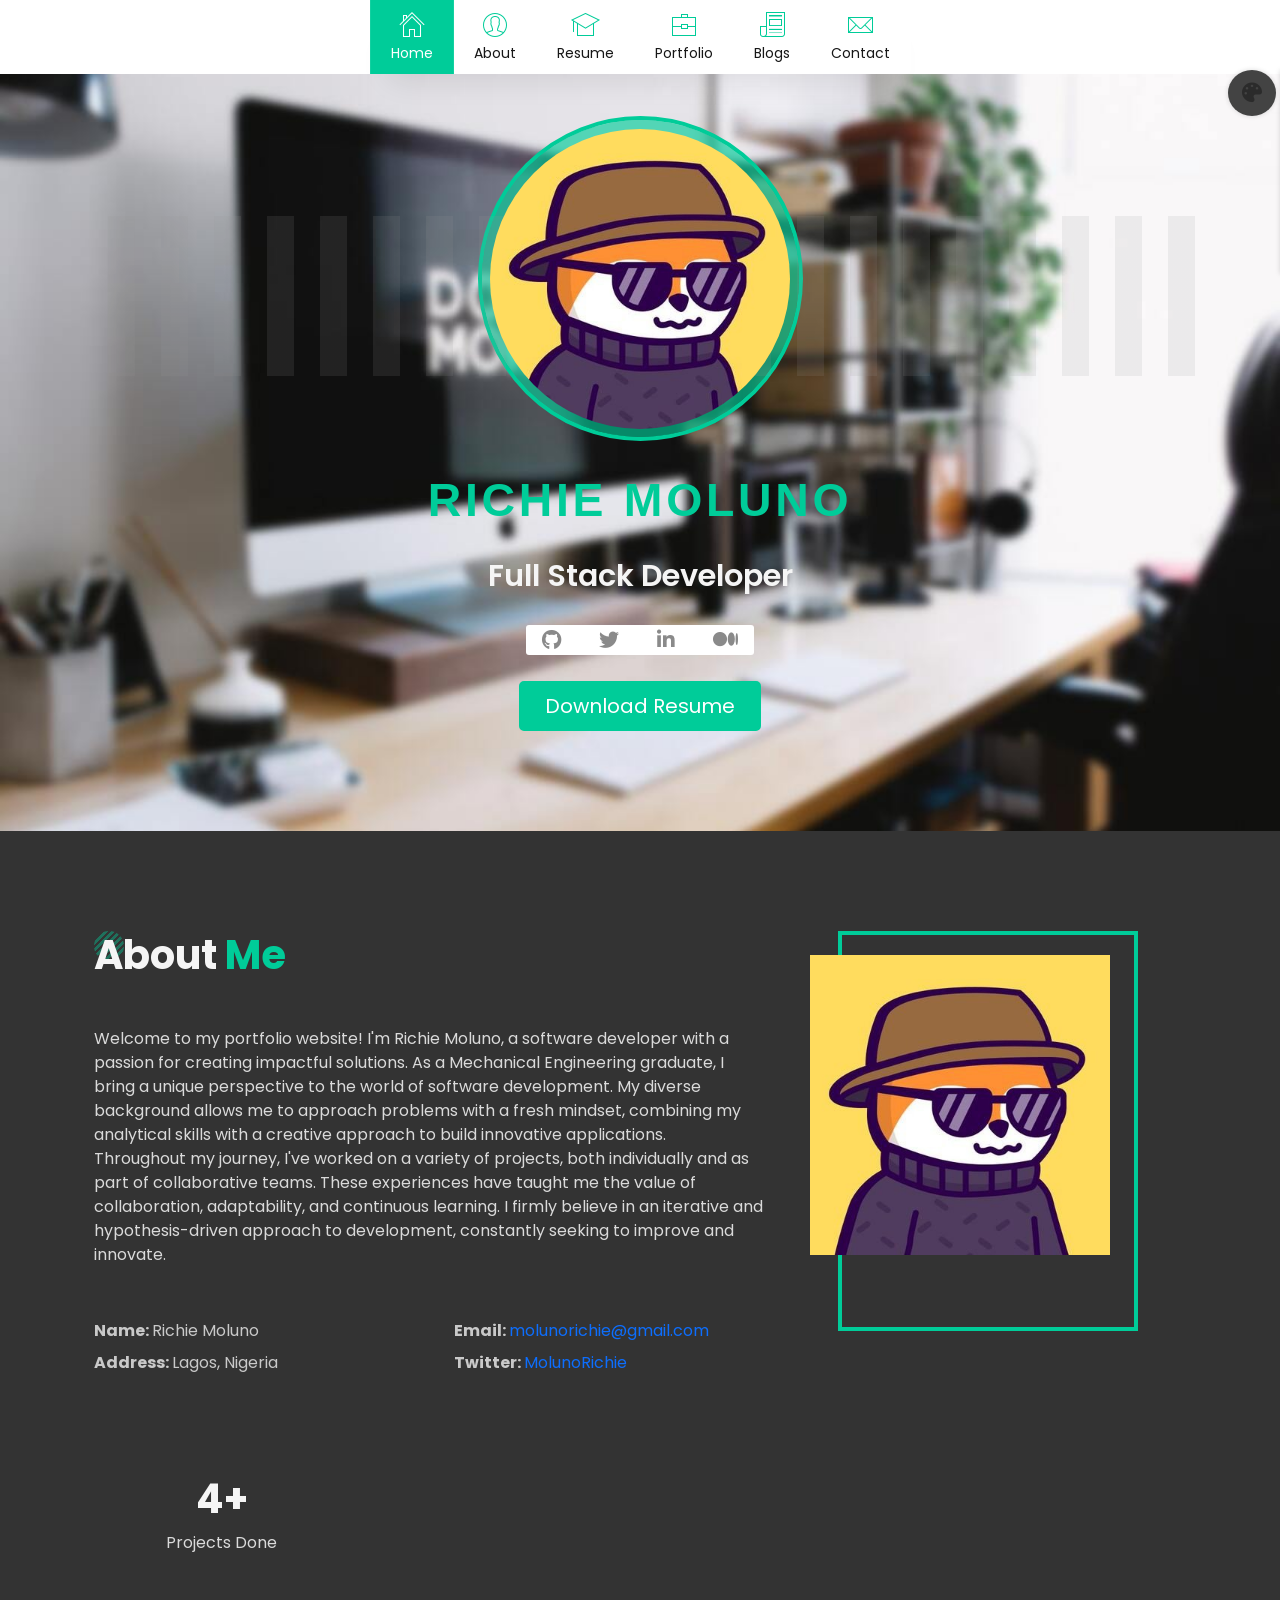
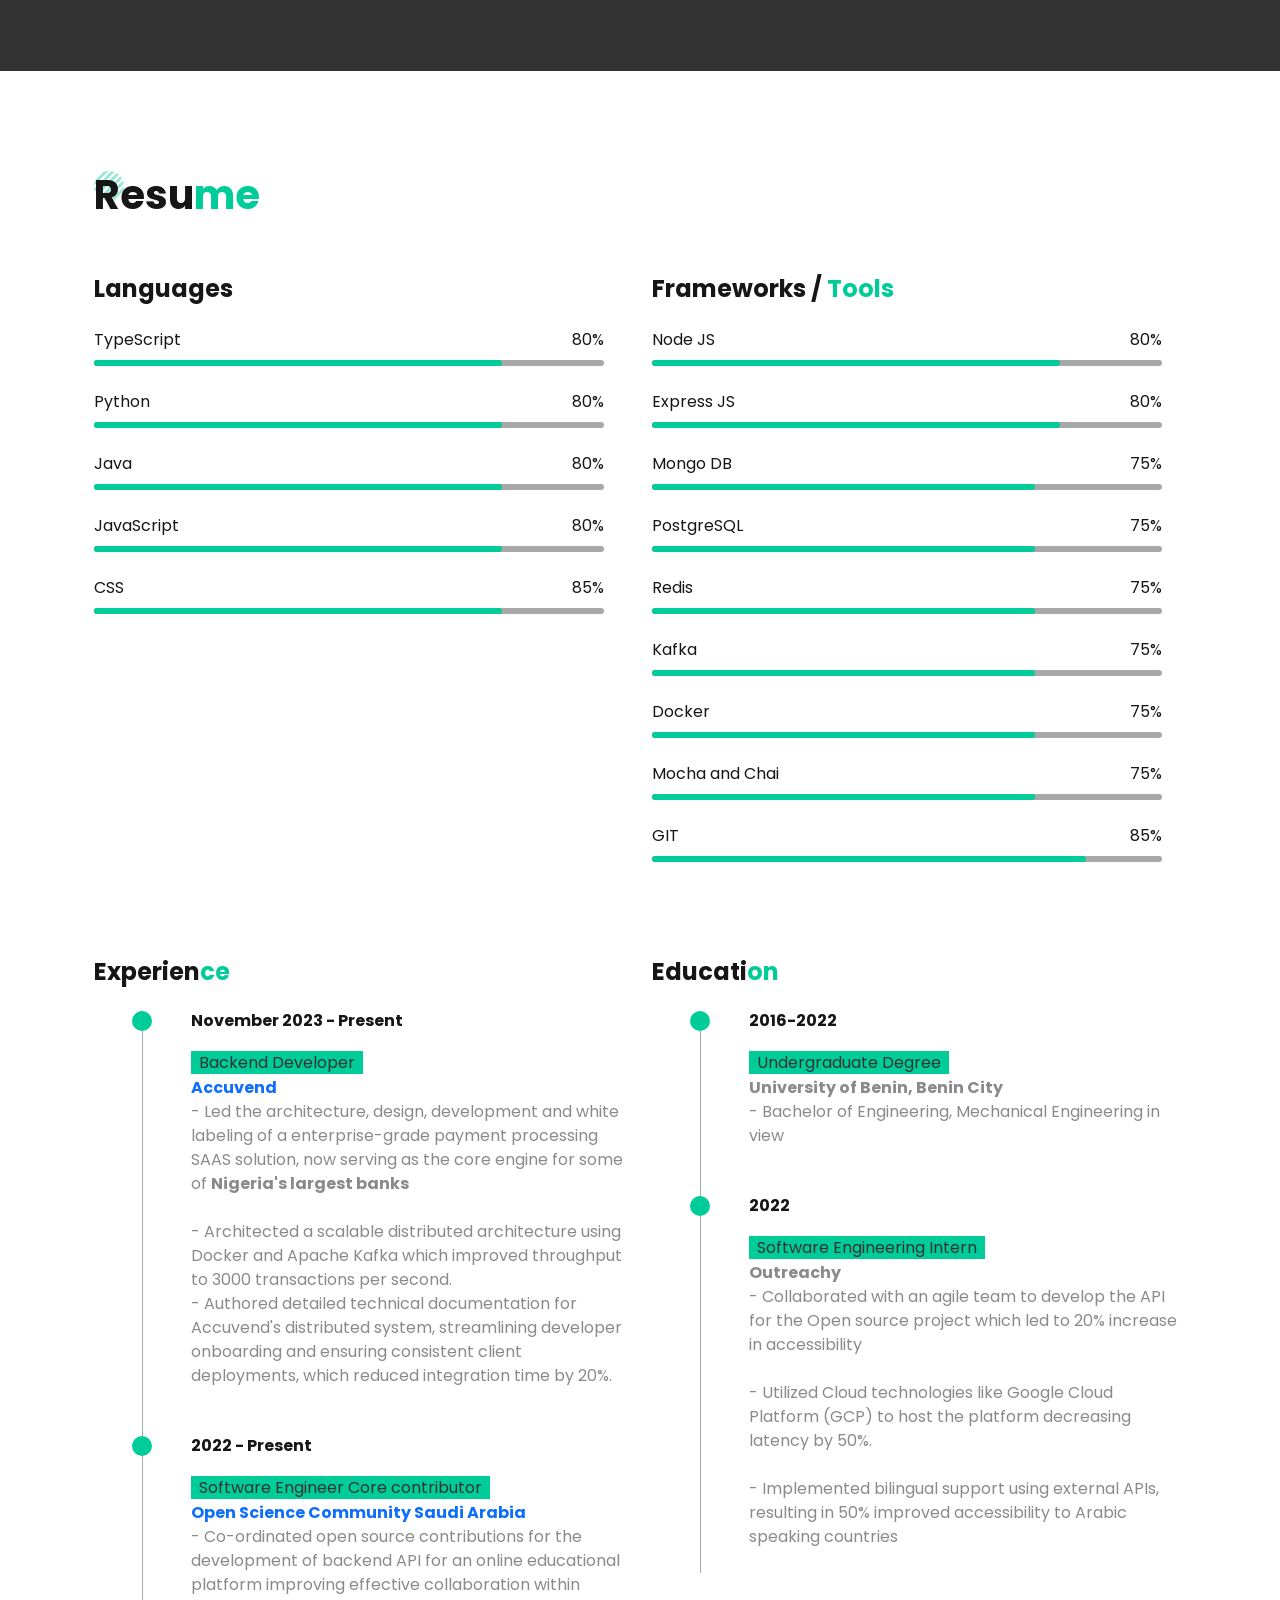
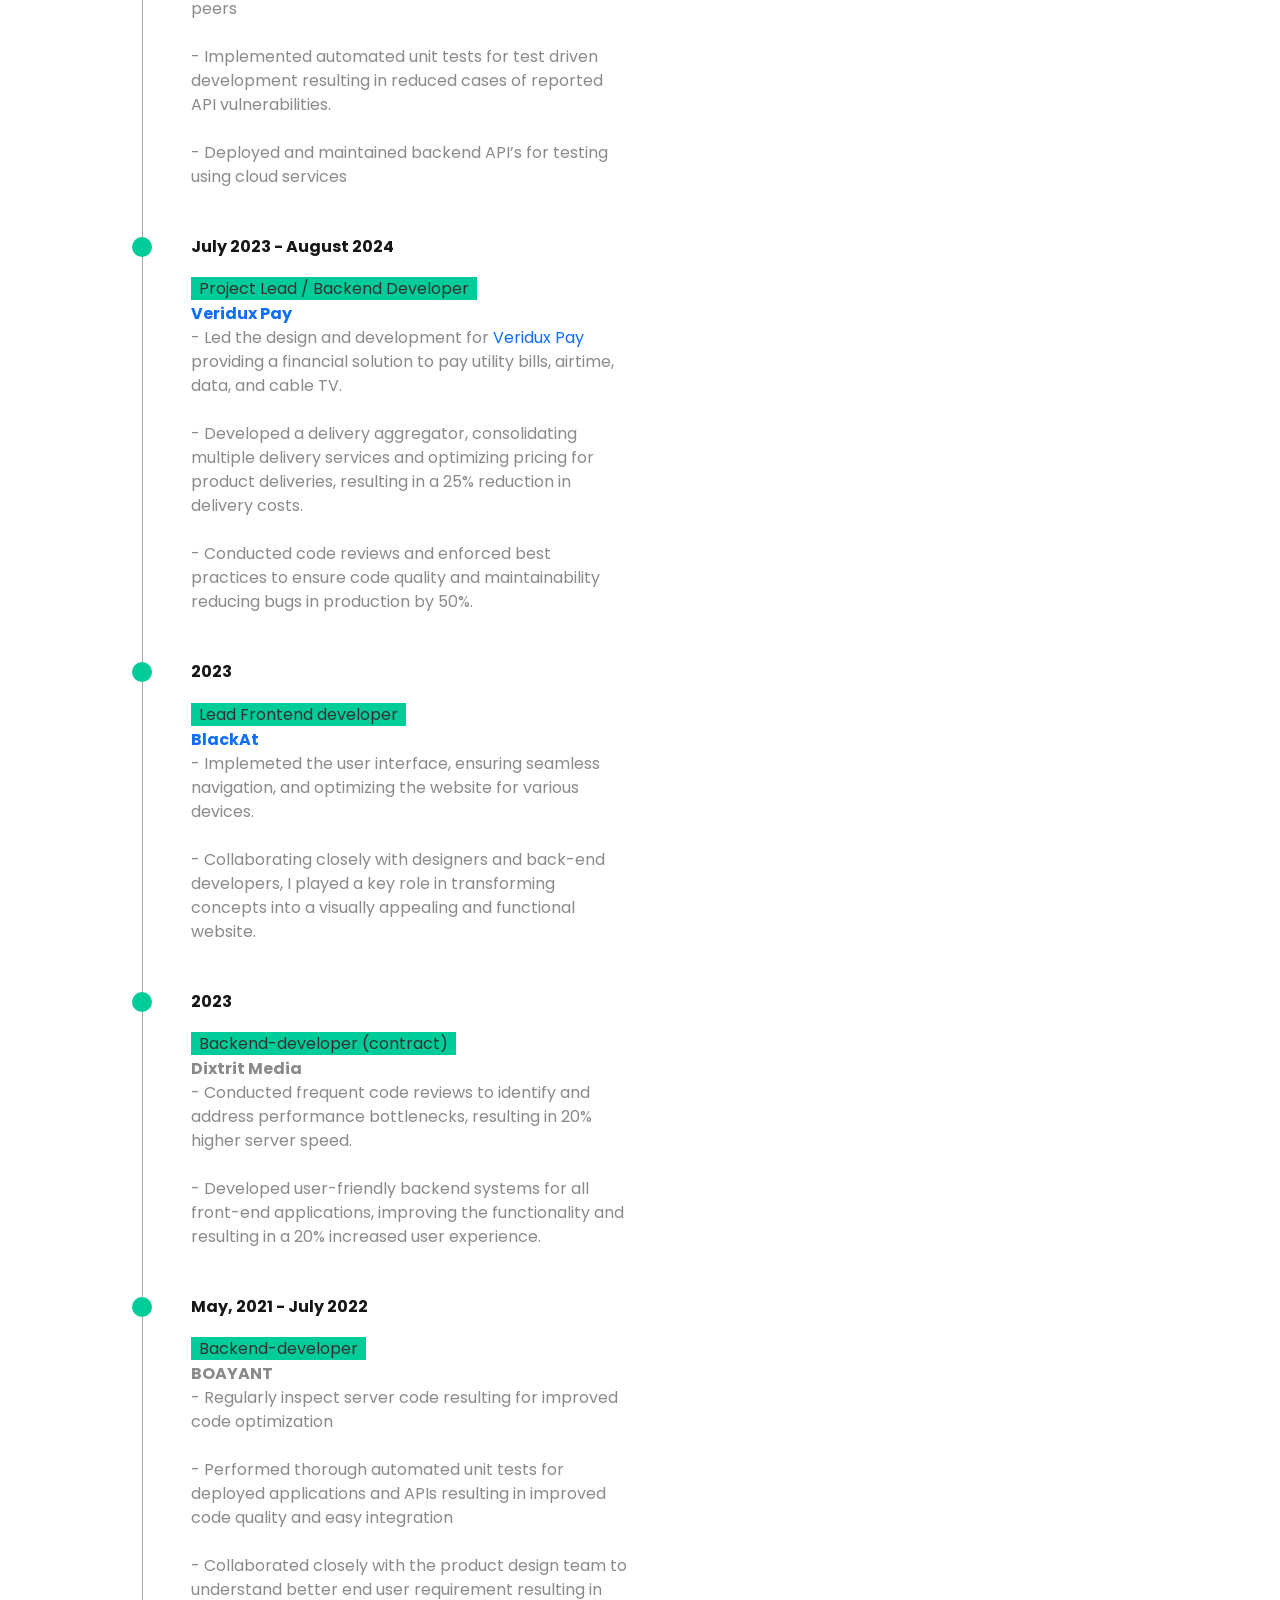
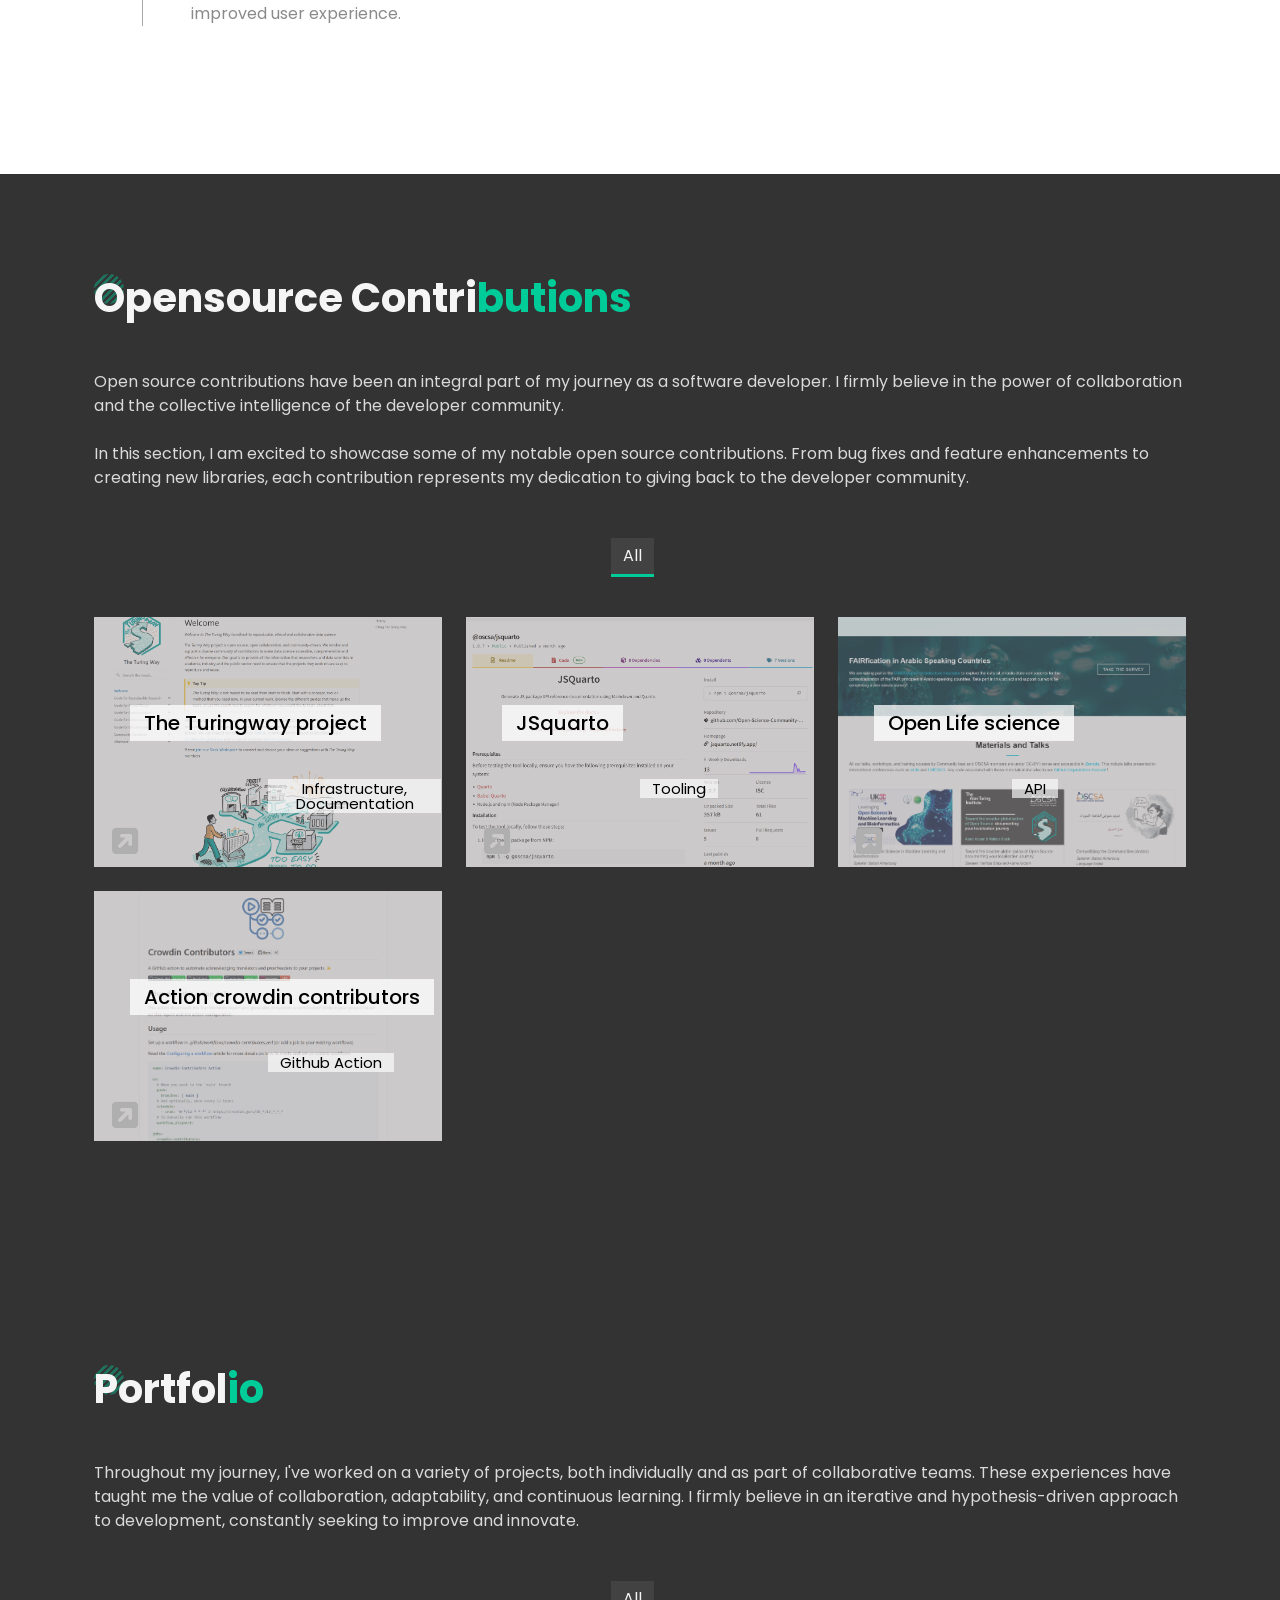
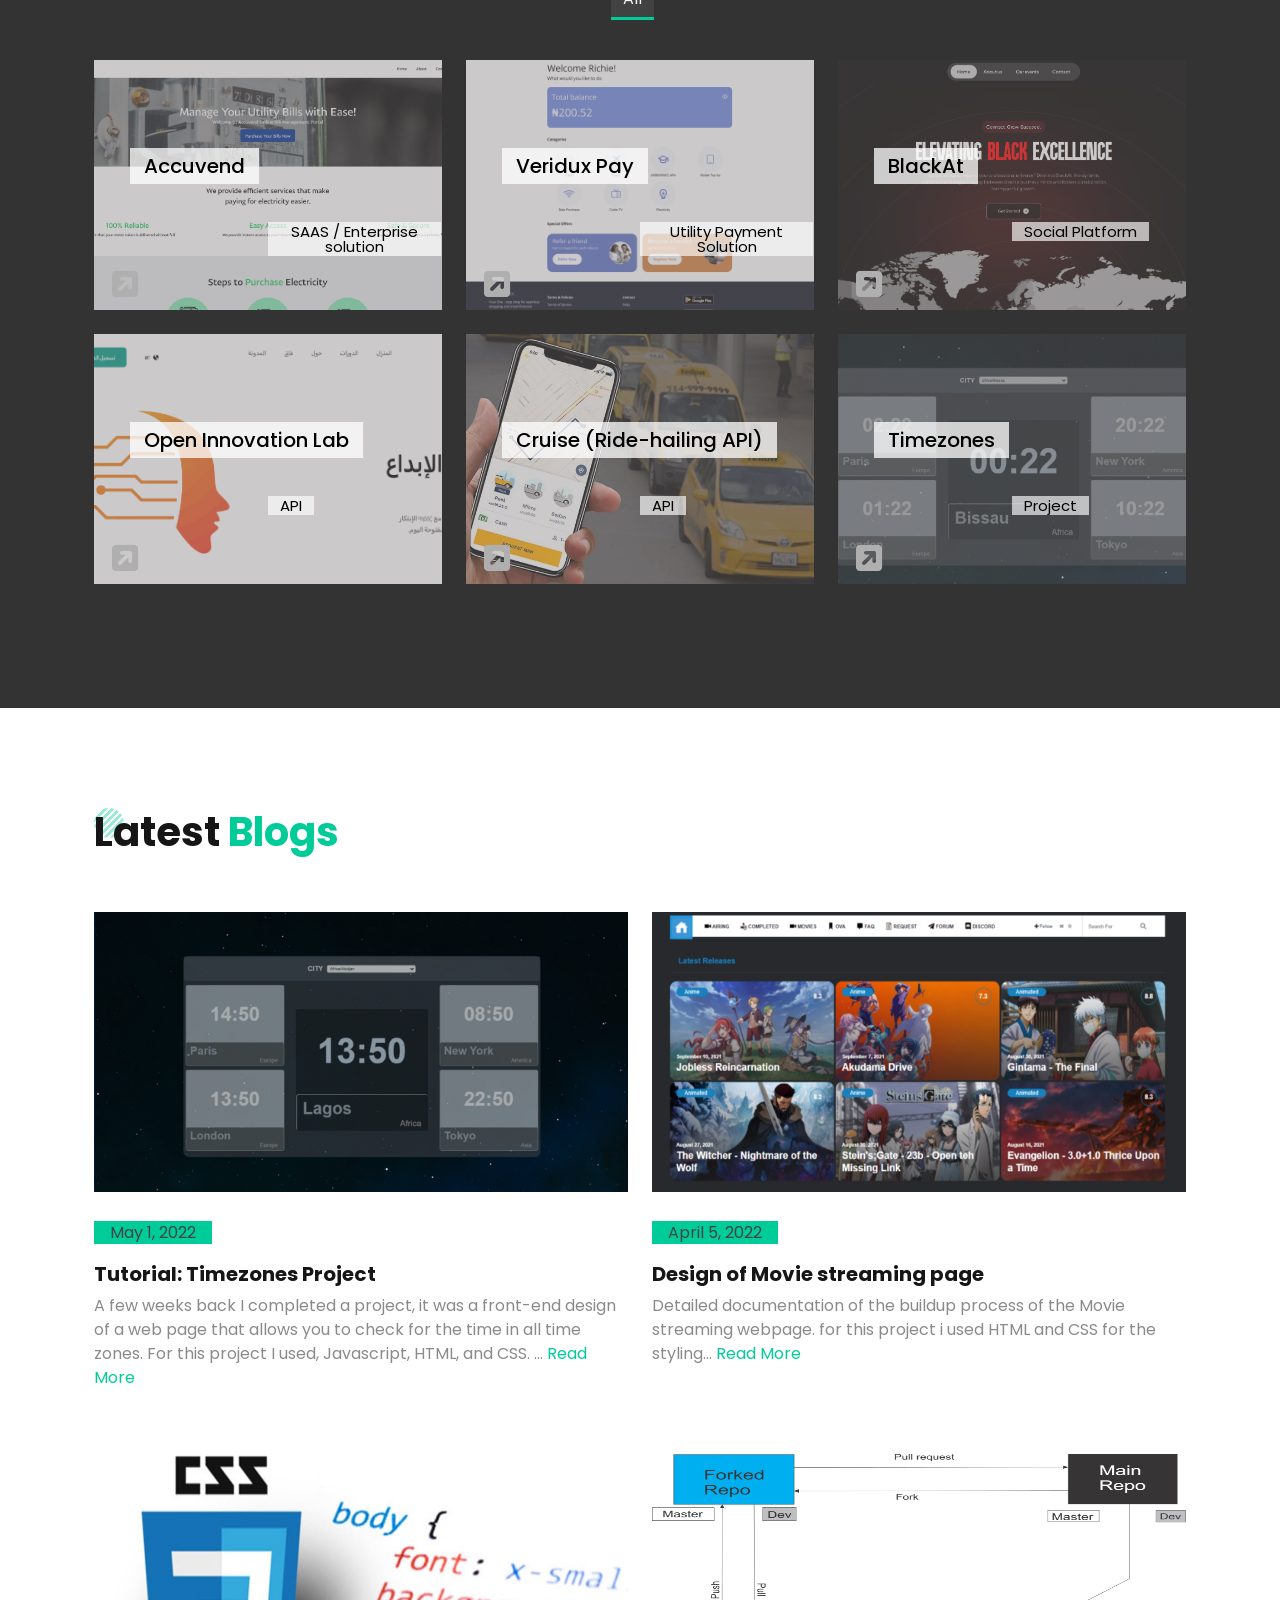
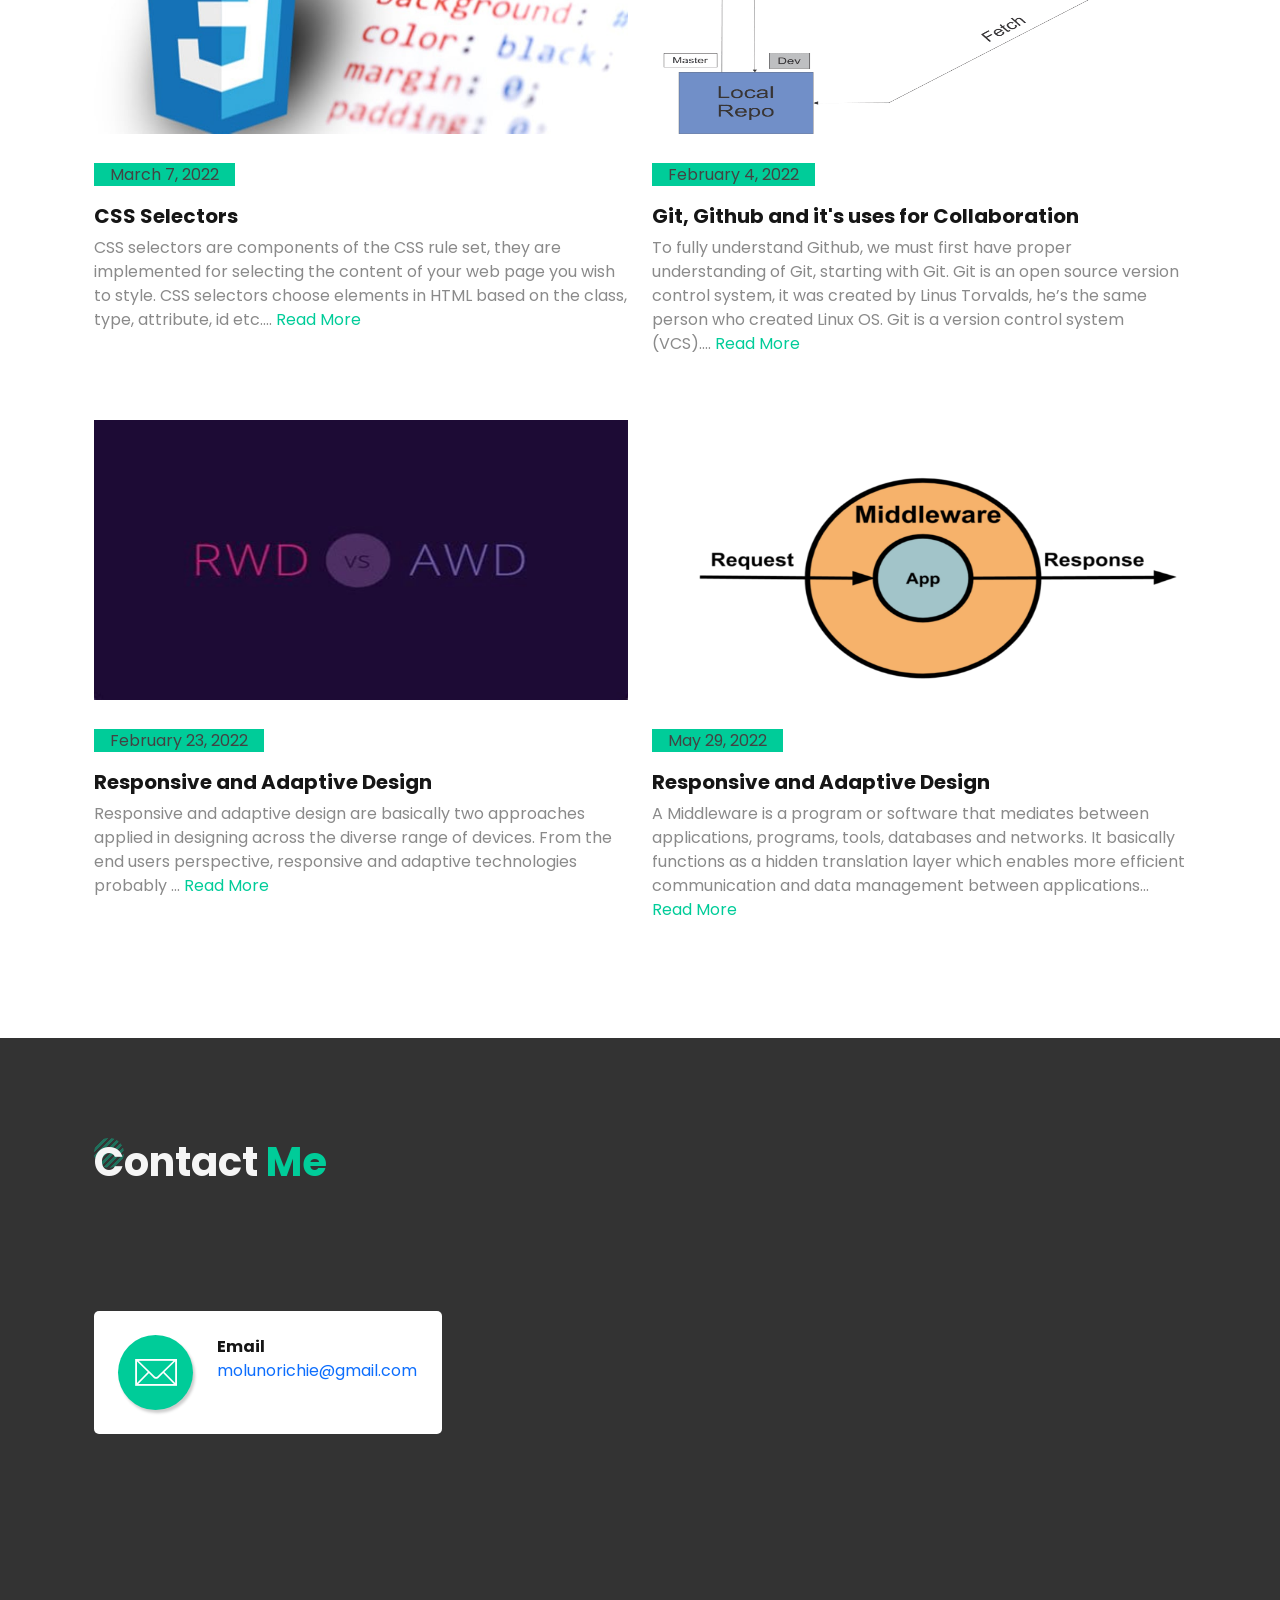
==== commit 7dab5d67: "include jsquarto and accuvend in portfolio" ====
--- a/index.html
+++ b/index.html
@@ -242,7 +242,6 @@
                                 <li><span class="fw-bold">Address: </span> Lagos, Nigeria</li>
                             </ul>
                             <ul class="col-lg-6 lh-lg about-ul">
-                                <li><span class="fw-bold">Phone: </span> (+234) 90 3856 3916</li>
                                 <li><span class="fw-bold">Email: </span> <a href="mailto:molunorichie@gmail.com"
                                         class="__cf_email__">molunorichie@gmail.com</a></li>
                                 <li><span class="fw-bold">Twitter: </span> <a target="_blank"
@@ -296,10 +295,16 @@
                                     <!-- change style="width: %"according your text % value of "span" tag -->
                                 </div>
                             </li>
+                            <li class="my-4">Java <span class="f-R">80%</span>
+                                <div class="col-lg-10 position-R progress-bar mt-2">
+                                    <div class="percentage" style="width: 80%;"></div>
+                                    <!-- change style="width: %"according your text % value of "span" tag -->
+                                </div>
+                            </li>
                             <li class="my-4">JavaScript <span class="f-R">80%</span>
                                 <div class="col-lg-10 position-R progress-bar mt-2">
                                     <div class="percentage" style="width: 80%;"></div>
-                                    <!-- change style="width: %"according your text % value of "span" tag -->
+                                    <!-- change style="width: %"according your text % value of "span" tag --Java>
                                 </div>
                             </li>
                             <li class="my-4">HTML <span class="f-R">80%</span>
@@ -381,10 +386,28 @@
                         <h4 class="mb-4 title fw-bold">Experien<span>ce</span></h4>
 
                         <ul class="position-R resume ms-5">
-
+                            <li class="ms-5 mb-5">
+                                <h6 class="fw-bold pb-2">November 2023 - Present</h6>
+                                <span class="fs-6 px-2">Backend Developer</span>
+                                <p>
+                                    <b><a href="https://www.accuvend.ng">Accuvend</a></b>
+                                    <br>
+                                    - Led the architecture, design, development and white labeling of a enterprise-grade
+                                    payment processing SAAS solution,
+                                    now serving as the core engine for some of <strong>Nigeria's largest banks</strong>
+                                    <br>
+                                    <br>
+                                    - Architected a scalable distributed architecture using Docker and Apache Kafka
+                                    which improved throughput to 3000 transactions per second. <br>
+                                    - Authored detailed technical documentation for Accuvend's distributed system,
+                                    streamlining developer onboarding and
+                                    ensuring consistent client deployments, which reduced integration time by 20%.
+                                    <br>
+                                </p>
+                            </li>
                             <li class="ms-5 mb-5">
                                 <h6 class="fw-bold pb-2">2022 - Present</h6>
-                                <span class="fs-6 px-2">Software Engineer</span>
+                                <span class="fs-6 px-2">Software Engineer Core contributor</span>
                                 <p>
                                     <b><a href="https://osc-ksa.com/">Open Science Community Saudi Arabia</a></b>
                                     <br>
@@ -397,9 +420,10 @@
                                     - Deployed and maintained backend API’s for testing using cloud services
                                 </p>
                             </li>
+
                             <li class="ms-5 mb-5">
-                                <h6 class="fw-bold pb-2">July 2023 - April 2024</h6>
-                                <span class="fs-6 px-2">Project Lead / Backend Developer (Part time)</span>
+                                <h6 class="fw-bold pb-2">July 2023 - August 2024</h6>
+                                <span class="fs-6 px-2">Project Lead / Backend Developer </span>
                                 <p>
                                     <b><a href="">Veridux Pay</a></b>
                                     <br>
@@ -421,7 +445,7 @@
                             </li>
                             <li class="ms-5 mb-5">
                                 <h6 class="fw-bold pb-2">2023</h6>
-                                <span class="fs-6 px-2">Frontend-developer</span>
+                                <span class="fs-6 px-2">Lead Frontend developer</span>
                                 <p>
                                     <b><a href="https://blkat.io/">BlackAt</a></b>
                                     <br>
@@ -450,7 +474,7 @@
                                 </p>
                             </li>
                             <li class="ms-5 mb-5">
-                                <h6 class="fw-bold pb-2">2022</h6>
+                                <h6 class="fw-bold pb-2">May, 2021 - July 2022</h6>
                                 <span class="fs-6 px-2">Backend-developer</span>
                                 <p>
                                     <b>BOAYANT</b>
@@ -473,7 +497,7 @@
                         <ul class="position-R resume ms-5 ">
                             <li class="ms-5 mb-5">
                                 <h6 class="fw-bold pb-2">2016-2022</h6>
-                                <span class="fs-6 px-2">Engineering Degree</span>
+                                <span class="fs-6 px-2">Undergraduate Degree</span>
                                 <p>
                                     <b> University of Benin, Benin City</b><br>
                                     - Bachelor of Engineering, Mechanical Engineering in view
@@ -509,6 +533,103 @@
             <div class="container">
                 <div class="row">
                     <div class="port_animate_01 round">
+                        <h1 class="title fw-bold fs-1 mb-5">Opensource Contri<span>butions</span></h1>
+                    </div>
+                    <p class="mb-5 port_animate_02">
+                        Open source contributions have been an integral part of my journey as a software developer.
+                        I firmly believe in the power of collaboration and the collective intelligence
+                        of the developer community. <br>
+                        <br>
+                        In this section, I am excited to showcase some of my notable open source contributions.
+                        From bug fixes and feature enhancements to creating new libraries,
+                        each contribution represents my dedication to giving back to the developer community.
+                    </p>
+                </div>
+                <div class="col">
+                    <div class="port-btn align-center mb-4 portfolio-nav port_animate_03">
+                        <button class="btn btn-primary me-3 mb-3 current active" data-filter="*">All</button>
+                        <!-- <button class="btn btn-primary me-3 mb-3" data-filter=".projects">Web templates</button> 
+                        <button class="btn btn-primary me-3 mb-3" data-filter=".branding">API's</button>
+                        <button class="btn btn-primary me-3 mb-3" data-filter=".photography">Fullstack</button>,
+                        <button class="btn btn-primary mb-3" data-filter=".design">Design</button> -->
+                    </div>
+                </div>
+                <div class="col">
+                    <div class="portfolioContainer row">
+                        <div class="grid-item  col-lg-4 mb-2 branding">
+                            <figure class="zoom" data-bs-toggle="modal" data-bs-target="#portModal_20">
+                                <img src="assets/img/projects-preview/ttw.jpg" alt="">
+                                <div class="p_overlay">
+                                    <figcaption class="align-center">
+                                        <h5 class="pic-title">The Turingway project </h5>
+                                        <span class="sub-title">Infrastructure, Documentation</span>
+                                        <a href="#"><i class="fa-solid fa-square-arrow-up-right fa-icon"></i></a>
+                                    </figcaption>
+                                </div>
+                            </figure>
+                        </div>
+
+                        <div class="grid-item  col-lg-4 mb-2 branding">
+                            <figure class="zoom" data-bs-toggle="modal" data-bs-target="#portModal_25">
+                                <img src="assets/img/projects-preview/jsq.png" alt="">
+                                <div class="p_overlay">
+                                    <figcaption class="align-center">
+                                        <h5 class="pic-title">JSquarto</h5>
+                                        <span class="sub-title">Tooling</span>
+                                        <a href="#"><i class="fa-solid fa-square-arrow-up-right fa-icon"></i></a>
+                                    </figcaption>
+                                </div>
+                            </figure>
+                        </div>
+
+                        <div class="grid-item  col-lg-4 mb-2 branding">
+                            <figure class="zoom" data-bs-toggle="modal" data-bs-target="#portModal_21">
+                                <img src="assets/img/projects-preview/ols.jpg" alt="">
+                                <div class="p_overlay">
+                                    <figcaption class="align-center">
+                                        <h5 class="pic-title">Open Life science </h5>
+                                        <span class="sub-title">API</span>
+                                        <a href="#"><i class="fa-solid fa-square-arrow-up-right fa-icon"></i></a>
+                                    </figcaption>
+                                </div>
+                            </figure>
+                        </div>
+
+                        <div class="grid-item  col-lg-4 mb-2 branding">
+                            <figure class="zoom" data-bs-toggle="modal" data-bs-target="#portModal_22">
+                                <img src="assets/img/projects-preview/action-crowdin.jpg " alt="">
+                                <div class="p_overlay">
+                                    <figcaption class="align-center">
+                                        <h5 class="pic-title">Action crowdin contributors</h5>
+                                        <span class="sub-title">Github Action</span>
+                                        <a href="#"><i class="fa-solid fa-square-arrow-up-right fa-icon"></i></a>
+                                    </figcaption>
+                                </div>
+                            </figure>
+                        </div>
+
+                        <!-- <div class="grid-item  col-lg-4 mb-2 branding">
+                            <figure class="zoom" data-bs-toggle="modal" data-bs-target="#portModal_23">
+                                <img src="assets/img/projects-preview/public_lab.jpg " alt="">
+                                <div class="p_overlay">
+                                    <figcaption class="align-center">
+                                        <h5 class="pic-title">Public Lab</h5>
+                                        <span class="sub-title">Enhancement</span>
+                                        <a href="#"><i class="fa-solid fa-square-arrow-up-right fa-icon"></i></a>
+                                    </figcaption>
+                                </div>
+                            </figure>
+                        </div> -->
+
+                    </div>
+                </div>
+            </div>
+        </section>
+        <!-- =====5th-page:Portfolio page==== start -->
+        <section class="back-02 padd-tb-100" id="portfolio">
+            <div class="container">
+                <div class="row">
+                    <div class="port_animate_01 round">
                         <h1 class="title fw-bold fs-1 mb-5">Portfol<span>io</span></h1>
                     </div>
                     <p class="mb-5 port_animate_02">Throughout my journey, I've worked on a variety of projects,
@@ -539,6 +660,18 @@
                                 </figcaption>
                             </figure>
                         </div> -->
+                        <div class="grid-item  col-lg-4 mb-2 branding">
+                            <figure class="zoom" data-bs-toggle="modal" data-bs-target="#portModal_26">
+                                <img src="assets/img/projects-preview/accuvend.png" alt="">
+                                <div class="p_overlay">
+                                    <figcaption class="align-center">
+                                        <h5 class="pic-title">Accuvend</h5>
+                                        <span class="sub-title">SAAS / Enterprise solution</span>
+                                        <a href="#"><i class="fa-solid fa-square-arrow-up-right fa-icon"></i></a>
+                                    </figcaption>
+                                </div>
+                            </figure>
+                        </div>
 
                         <div class="grid-item  col-lg-4 mb-2 branding">
                             <figure class="zoom" data-bs-toggle="modal" data-bs-target="#portModal_008">
@@ -546,7 +679,7 @@
                                 <div class="p_overlay">
                                     <figcaption class="align-center">
                                         <h5 class="pic-title">Veridux Pay </h5>
-                                        <span class="sub-title">Household Payment Solution</span>
+                                        <span class="sub-title">Utility Payment Solution</span>
                                         <a href="#"><i class="fa-solid fa-square-arrow-up-right fa-icon"></i></a>
                                     </figcaption>
                                 </div>
@@ -578,18 +711,18 @@
                                 </div>
                             </figure>
                         </div>
-                        <div class="grid-item  col-lg-4 mb-2 branding">
-                            <figure class="zoom" data-bs-toggle="modal" data-bs-target="#portModal_10">
-                                <img src="assets/img/projects-preview/Capture.jpg" alt="">
-                                <div class="p_overlay">
-                                    <figcaption class="align-center">
-                                        <h5 class="pic-title">EvoGym </h5>
-                                        <span class="sub-title">Landing page</span>
-                                        <a href="#"><i class="fa-solid fa-square-arrow-up-right fa-icon"></i></a>
-                                    </figcaption>
-                                </div>
-                            </figure>
-                        </div>
+                        <!-- <div class="grid-item  col-lg-4 mb-2 branding"> -->
+                        <!--     <figure class="zoom" data-bs-toggle="modal" data-bs-target="#portModal_10"> -->
+                        <!--         <img src="assets/img/projects-preview/Capture.jpg" alt=""> -->
+                        <!--         <div class="p_overlay"> -->
+                        <!--             <figcaption class="align-center"> -->
+                        <!--                 <h5 class="pic-title">EvoGym </h5> -->
+                        <!--                 <span class="sub-title">Landing page</span> -->
+                        <!--                 <a href="#"><i class="fa-solid fa-square-arrow-up-right fa-icon"></i></a> -->
+                        <!--             </figcaption> -->
+                        <!--         </div> -->
+                        <!--     </figure> -->
+                        <!-- </div> -->
 
                         <div class="grid-item  col-lg-4 mb-2 branding">
                             <figure class="zoom" data-bs-toggle="modal" data-bs-target="#portModal_05">
@@ -604,18 +737,18 @@
                             </figure>
                         </div>
 
-                        <div class="grid-item  col-lg-4 mb-2 branding">
-                            <figure class="zoom" data-bs-toggle="modal" data-bs-target="#portModal_01">
-                                <img src="assets/img/projects-preview/byinks.png" alt="">
-                                <div class="p_overlay">
-                                    <figcaption class="align-center">
-                                        <h5 class="pic-title">Digital marketing </h5>
-                                        <span class="sub-title">Frontend</span>
-                                        <a href="#"><i class="fa-solid fa-square-arrow-up-right fa-icon"></i></a>
-                                    </figcaption>
-                                </div>
-                            </figure>
-                        </div>
+                        <!-- <div class="grid-item  col-lg-4 mb-2 branding"> -->
+                        <!--     <figure class="zoom" data-bs-toggle="modal" data-bs-target="#portModal_01"> -->
+                        <!--         <img src="assets/img/projects-preview/byinks.png" alt=""> -->
+                        <!--         <div class="p_overlay"> -->
+                        <!--             <figcaption class="align-center"> -->
+                        <!--                 <h5 class="pic-title">Digital marketing </h5> -->
+                        <!--                 <span class="sub-title">Frontend</span> -->
+                        <!--                 <a href="#"><i class="fa-solid fa-square-arrow-up-right fa-icon"></i></a> -->
+                        <!--             </figcaption> -->
+                        <!--         </div> -->
+                        <!--     </figure> -->
+                        <!-- </div> -->
 
                         <!-- <div class="grid-item  col-lg-4 mb-2 projects">
                             <figure class="zoom" data-bs-toggle="modal" data-bs-target="#portModal_02">
@@ -652,90 +785,6 @@
                                 </figcaption>
                             </figure>
                         </div> -->
-                    </div>
-                </div>
-            </div>
-        </section>
-        <!-- =====5th-page:Portfolio page==== start -->
-        <section class="back-02 padd-tb-100" id="portfolio">
-            <div class="container">
-                <div class="row">
-                    <div class="port_animate_01 round">
-                        <h1 class="title fw-bold fs-1 mb-5">Opensource Contri<span>butions</span></h1>
-                    </div>
-                    <p class="mb-5 port_animate_02">
-                        Open source contributions have been an integral part of my journey as a software developer.
-                        I firmly believe in the power of collaboration and the collective intelligence
-                        of the developer community. <br>
-                        <br>
-                        In this section, I am excited to showcase some of my notable open source contributions.
-                        From bug fixes and feature enhancements to creating new libraries,
-                        each contribution represents my dedication to giving back to the developer community.
-                    </p>
-                </div>
-                <div class="col">
-                    <div class="port-btn align-center mb-4 portfolio-nav port_animate_03">
-                        <button class="btn btn-primary me-3 mb-3 current active" data-filter="*">All</button>
-                        <!-- <button class="btn btn-primary me-3 mb-3" data-filter=".projects">Web templates</button> 
-                        <button class="btn btn-primary me-3 mb-3" data-filter=".branding">API's</button>
-                        <button class="btn btn-primary me-3 mb-3" data-filter=".photography">Fullstack</button>,
-                        <button class="btn btn-primary mb-3" data-filter=".design">Design</button> -->
-                    </div>
-                </div>
-                <div class="col">
-                    <div class="portfolioContainer row">
-                        <div class="grid-item  col-lg-4 mb-2 branding">
-                            <figure class="zoom" data-bs-toggle="modal" data-bs-target="#portModal_20">
-                                <img src="assets/img/projects-preview/ttw.jpg" alt="">
-                                <div class="p_overlay">
-                                    <figcaption class="align-center">
-                                        <h5 class="pic-title">The Turingway project </h5>
-                                        <span class="sub-title">Infrastructure, Documentation</span>
-                                        <a href="#"><i class="fa-solid fa-square-arrow-up-right fa-icon"></i></a>
-                                    </figcaption>
-                                </div>
-                            </figure>
-                        </div>
-
-                        <div class="grid-item  col-lg-4 mb-2 branding">
-                            <figure class="zoom" data-bs-toggle="modal" data-bs-target="#portModal_21">
-                                <img src="assets/img/projects-preview/ols.jpg" alt="">
-                                <div class="p_overlay">
-                                    <figcaption class="align-center">
-                                        <h5 class="pic-title">Open Life science </h5>
-                                        <span class="sub-title">API</span>
-                                        <a href="#"><i class="fa-solid fa-square-arrow-up-right fa-icon"></i></a>
-                                    </figcaption>
-                                </div>
-                            </figure>
-                        </div>
-
-                        <div class="grid-item  col-lg-4 mb-2 branding">
-                            <figure class="zoom" data-bs-toggle="modal" data-bs-target="#portModal_22">
-                                <img src="assets/img/projects-preview/action-crowdin.jpg " alt="">
-                                <div class="p_overlay">
-                                    <figcaption class="align-center">
-                                        <h5 class="pic-title">Action crowdin contributors</h5>
-                                        <span class="sub-title">Github Action</span>
-                                        <a href="#"><i class="fa-solid fa-square-arrow-up-right fa-icon"></i></a>
-                                    </figcaption>
-                                </div>
-                            </figure>
-                        </div>
-
-                        <!-- <div class="grid-item  col-lg-4 mb-2 branding">
-                            <figure class="zoom" data-bs-toggle="modal" data-bs-target="#portModal_23">
-                                <img src="assets/img/projects-preview/public_lab.jpg " alt="">
-                                <div class="p_overlay">
-                                    <figcaption class="align-center">
-                                        <h5 class="pic-title">Public Lab</h5>
-                                        <span class="sub-title">Enhancement</span>
-                                        <a href="#"><i class="fa-solid fa-square-arrow-up-right fa-icon"></i></a>
-                                    </figcaption>
-                                </div>
-                            </figure>
-                        </div> -->
-
                     </div>
                 </div>
             </div>
@@ -868,17 +917,6 @@
                                 </div>
                             </div>
                         </div>
-                        <div class="row contact p-4 mt-3 contact_animate_05">
-                            <div class="col-4 contact-info"><i class="pe-7s-call"></i></div>
-                            <div class="col-8 col-sm-7 ps-4">
-                                <div>
-                                    <ul class="fs-6">
-                                        <li class="fw-bold">Phone</li>
-                                        <li>+234 90 3856 3916</li>
-                                    </ul>
-                                </div>
-                            </div>
-                        </div>
                         <div class="row contact p-4 mt-3 mb-5 contact_animate_06">
                             <div class="col-4 contact-info"><i class="pe-7s-map-marker"></i></div>
                             <div class="col-8 col-sm-7 ps-4">
@@ -909,10 +947,10 @@
                                 <textarea class="form-control" id="email-message" name="body" placeholder="Your Message"
                                     rows="7" required></textarea>
                             </div>
-                            <div>
+                            <a href="mailto:molunorichie@gmail.com">
                                 <button class="btn btn-primary contact-btn btn-sm px-2">Send
                                     Message</button>
-                            </div>
+                            </a>
                         </form>
                     </div>
                 </div>
@@ -1086,6 +1124,10 @@
                                                 alt="...">
                                         </div>
                                         <div class="carousel-item">
+                                            <img src="assets/img/projects-preview/blackat2.png" class="d-block w-100"
+                                                alt="...">
+                                        </div>
+                                        <div class="carousel-item">
                                             <img src="assets/img/projects-preview/blackat_preview.png"
                                                 class="d-block w-100" alt="...">
                                         </div>
@@ -1108,17 +1150,30 @@
                                 <h5 class="pt-4 fw-bold">Description</h5>
 
                                 <div style="font-size: smaller">
-                                    <p> Welcome to BlackAt Platform, where our mission is to revolutionize the way black executives and agencies connect, grow, and succeed in today's dynamic business world.
+                                    <p> Welcome to BlackAt Platform, where our mission is to revolutionize the way black
+                                        executives and agencies connect, grow, and succeed in today's dynamic business
+                                        world.
                                     </p>
                                     </br>
 
                                     <h5 class="pt-4 fw-bold">Key features</h5>
                                     </br>
                                     <ol>
-                                        <li>BlackAt is uniquely tailored for executives who are SVPs, CMOs, CEOs, but are pivotal to their organizations. We provide a structured pathway for personal and professional development, including the assignment of personal assistants, masterclasses led by experienced leaders, and opportunities for global mentorship. Our tiered system recognizes and nurtures talent at local, regional, and global levels.
-
-                                        <li>Vendors have the unique opportunity to showcase their capabilities and attract new business. By creating a business page on BlackAt, vendors can interact with top executives, engage with brands, and leverage these relationships for mutual success.</li>
-                                        <li>Our platform serves as a launchpad for creatives seeking growth. Whether you're an established professional or an emerging talent, BlackAt is your stage to connect with like-minded individuals and access exclusive events and opportunities.</li>
+                                        <li>BlackAt is uniquely tailored for executives who are SVPs, CMOs, CEOs, but
+                                            are pivotal to their organizations. We provide a structured pathway for
+                                            personal and professional development, including the assignment of personal
+                                            assistants, masterclasses led by experienced leaders, and opportunities for
+                                            global mentorship. Our tiered system recognizes and nurtures talent at
+                                            local, regional, and global levels.
+
+                                        <li>Vendors have the unique opportunity to showcase their capabilities and
+                                            attract new business. By creating a business page on BlackAt, vendors can
+                                            interact with top executives, engage with brands, and leverage these
+                                            relationships for mutual success.</li>
+                                        <li>Our platform serves as a launchpad for creatives seeking growth. Whether
+                                            you're an established professional or an emerging talent, BlackAt is your
+                                            stage to connect with like-minded individuals and access exclusive events
+                                            and opportunities.</li>
                                     </ol>
 
 
@@ -1142,16 +1197,15 @@
                                     <li class="pb-3">
                                         <span class="fw-bold">Technology</span> <br>
                                         <span class="fs-6">NodeJS, TypeScript, ReactJS
-                                            </span>
+                                        </span>
                                     </li>
                                     <li class="pb-3">
                                         <span class="fw-bold main-color-text">Share in:</span> <br>
                                         <div class="home-icon pt-2">
                                             <ul>
                                                 <li>
-                                                    <a target="_blank"
-                                                        href="https://blkat.io"
-                                                        class="ps-0"><i class="fa-brands"></i>Link to page </a>
+                                                    <a target="_blank" href="https://blkat.io" class="ps-0"><i
+                                                            class="fa-brands"></i>Link to page </a>
                                                 </li>
                                             </ul>
                                         </div>
@@ -1662,6 +1716,248 @@
             </div>
         </div>
     </div> <!-- Portfolio Modal 02 (Project 02)-->
+
+    <!-- Portfolio Modal 02 (Project 02)-->
+    <div class="modal fade" id="portModal_25" tabindex="-1" aria-hidden="true">
+        <div class="modal-dialog modal-fullscreen">
+            <div class="modal-content">
+                <div class="modal-body">
+                    <div class="container">
+                        <div class="modal-header">
+                            <h5 class="modal-title fs-3 fw-bold">The Turing way project</h5>
+                            <button type="button" class="btn-close btn-close-white" data-bs-dismiss="modal"
+                                aria-label="Close"></button>
+                        </div>
+                        <div class="row  py-4">
+                            <div class="col-lg-8 col-md-6 col-xm-12">
+                                <!-- slide images -->
+                                <div id="imageslide02" class="carousel slide" data-bs-ride="carousel">
+                                    <div class="carousel-inner">
+                                        <div class="carousel-item active">
+                                            <img src="assets/img/projects-preview/jsq.png" class="d-block w-100"
+                                                alt="...">
+                                        </div>
+                                        <div class="carousel-item">
+                                            <img src="assets/img/projects-preview/jsq-eng.png" class="d-block w-100"
+                                                alt="...">
+                                        </div>
+                                        <div class="carousel-item">
+                                            <img src="assets/img/projects-preview/jsq-ar.png" class="d-block w-100"
+                                                alt="...">
+                                        </div>
+                                    </div>
+                                    <button class="carousel-control-prev" type="button" data-bs-target="#imageslide02"
+                                        data-bs-slide="prev">
+                                        <span class="carousel-control-prev-icon" aria-hidden="true"></span>
+                                        <span class="visually-hidden">Previous</span>
+                                    </button>
+                                    <button class="carousel-control-next" type="button" data-bs-target="#imageslide02"
+                                        data-bs-slide="next">
+                                        <span class="carousel-control-next-icon" aria-hidden="true"></span>
+                                        <span class="visually-hidden">Next</span>
+                                    </button>
+                                </div><!-- slide images -->
+                                <h5 class="pt-4 fw-bold">Description</h5>
+                                <section id="purpose" class="level2">
+                                    <p>The purpose of JSQuarto is to streamline the process of generating API reference
+                                        documentation for JavaScript packages with multilingual support. By leveraging
+                                        Markdown and Quarto,
+                                        developers can easily create and maintain comprehensive documentation for their
+                                        JavaScript projects.</p>
+                                </section>
+                                <section id="inspiration" class="level2">
+                                    <h5>Inspiration
+                                    </h5>
+                                    <p>JSQuarto draws inspiration from various documentation tools and methodologies,
+                                        including: <br></p>
+                                    <ul>
+                                        <li>
+                                            <p>
+                                                <a href="https://jsdoc.app/"
+                                                    data-original-href="https://jsdoc.app/">JSDoc</a>: JSDoc is a
+                                                popular
+                                                tool for generating API documentation from JavaScript source code. <br>
+                                            </p>
+                                        </li>
+                                        <li>
+                                            <p>
+                                                <a href="https://quarto.org/"
+                                                    data-original-href="https://quarto.org/">Quarto</a>: Quarto is a
+                                                versatile document authoring and publishing tool that supports Markdown,
+                                                LaTeX, and R Markdown formats. <br>
+                                            </p>
+                                        </li>
+                                        <li>
+                                            <p>
+                                                <a href="https://www.sphinx-doc.org/"
+                                                    data-original-href="https://www.sphinx-doc.org/">Sphinx</a>: Sphinx
+                                                is a
+                                                documentation generation tool widely used in the Python community. <br>
+                                            </p>
+                                        </li>
+
+                                    </ul>
+                                </section>
+                            </div>
+                            <div class="col-lg-4 col-md-6 col-xm-12">
+                                <ul>
+                                    <li class="pb-3">
+                                        <span class="fw-bold">Category</span> <br>
+                                        <span class="fs-6">Infrastructure / Technical Documentation</span>
+                                    </li>
+                                    <li class="pb-3">
+                                        <span class="fw-bold">Date</span> <br>
+                                        <span class="fs-6">2024</span>
+                                    </li>
+                                    <li class="pb-3">
+                                        <span class="fw-bold">Technology</span> <br>
+                                        <span class="fs-6">Typescript, Markdown, Crowdin, BabelQuarto</span>
+                                    </li>
+                                    <li class="pb-3">
+                                        <span class="fw-bold main-color-text">Share in:</span> <br>
+                                        <div class="home-icon pt-2">
+                                            <ul>
+                                                <li>
+                                                    <a target="_blank" href="https://jsquarto.netlify.app/"
+                                                        class="ps-0"><i class="fa-brands"></i> Link to page</a>
+                                                </li>
+                                                <li>
+                                                    <a target="_blank"
+                                                        href="https://github.com/Open-Science-Community-Saudi-Arabia/JSquarto"><i
+                                                            class="fa-brands fa-github"></i></a>
+                                                </li>
+                                            </ul>
+                                        </div>
+                                    </li>
+                                </ul>
+                            </div>
+                        </div>
+                    </div>
+                </div>
+            </div>
+        </div>
+    </div> <!-- Portfolio Modal 02 (Project 02)-->
+
+    <!-- Portfolio Modal 02 (Project 02)-->
+    <div class="modal fade" id="portModal_26" tabindex="-1" aria-hidden="true">
+        <div class="modal-dialog modal-fullscreen">
+            <div class="modal-content">
+                <div class="modal-body">
+                    <div class="container">
+                        <div class="modal-header">
+                            <h5 class="modal-title fs-3 fw-bold">Accuvend</h5>
+                            <button type="button" class="btn-close btn-close-white" data-bs-dismiss="modal"
+                                aria-label="Close"></button>
+                        </div>
+                        <div class="row  py-4">
+                            <div class="col-lg-8 col-md-6 col-xm-12">
+                                <!-- slide images -->
+                                <div id="imageslide02" class="carousel slide" data-bs-ride="carousel">
+                                    <div class="carousel-inner">
+                                        <div class="carousel-item active">
+                                            <img src="assets/img/projects-preview/accuvend.png"
+                                                class="d-block w-100" alt="...">
+                                        </div>
+                                    </div>
+                                    <button class="carousel-control-prev" type="button" data-bs-target="#imageslide02"
+                                        data-bs-slide="prev">
+                                        <span class="carousel-control-prev-icon" aria-hidden="true"></span>
+                                        <span class="visually-hidden">Previous</span>
+                                    </button>
+                                    <button class="carousel-control-next" type="button" data-bs-target="#imageslide02"
+                                        data-bs-slide="next">
+                                        <span class="carousel-control-next-icon" aria-hidden="true"></span>
+                                        <span class="visually-hidden">Next</span>
+                                    </button>
+                                </div><!-- slide images -->
+                                <h5 class="pt-4 fw-bold">Description</h5>
+                                <section id="purpose" class="level2">
+                                    <p>
+                                        Accuvend.ng is a cutting-edge payment processing platform designed to facilitate
+                                        seamless transactions across Nigeria's banking network. Leveraging a robust
+                                        distributed system architecture and event-driven processes, Accuvend.ng ensures
+                                        high availability and rapid transaction processing. The platform supports
+                                        millions of transactions monthly, providing a reliable and scalable solution for
+                                        financial institutions and enterprises. As a white-labeled SaaS solution,
+                                        Accuvend.ng allows other companies to effortlessly integrate and customize the
+                                        platform to meet their unique needs, driving efficiency and innovation in the
+                                        payment processing industry.
+                                    </p>
+                                </section>
+                                <section id="inspiration" class="level2">
+                                    <ul>
+                                        <li>
+                                            <p>
+                                                <strong>Vending Services</strong>:
+                                                Facilitates the purchase of goods and services, including mobile
+                                                top-ups, data bundles, and airtime.
+                                            </p>
+                                        </li>
+                                        <li>
+                                            <p>
+                                                <strong>Payment Gateway Integration</strong>:
+                                                Provides seamless integration for processing secure online payments
+                                                across various platforms.
+                                            </p>
+                                        </li>
+                                        <li>
+                                            <p>
+                                                <strong>Utility Bill Payments</strong>:
+                                                Enables users to pay for utility bills such as electricity, water, and
+                                                cable subscriptions.
+                                            </p>
+                                        </li>
+                                        <li>
+                                            <p>
+                                                <strong>White-Labeled SaaS Solutions</strong>:
+                                                Offers customizable software solutions for businesses to manage and
+                                                streamline their payment processing needs.
+                                            </p>
+                                        </li>
+                                        <li>
+                                            <p>
+                                                <strong>Event-Driven Architecture</strong>:
+                                                Utilizes a robust, distributed system to handle high transaction volumes
+                                                with reliability and efficiency.
+                                            </p>
+                                        </li>
+                                    </ul>
+                                </section>
+                            </div>
+                            <div class="col-lg-4 col-md-6 col-xm-12">
+                                <ul>
+                                    <li class="pb-3">
+                                        <span class="fw-bold">Category</span> <br>
+                                        <span class="fs-6">SAAS / Enterprise Solution</span>
+                                    </li>
+                                    <li class="pb-3">
+                                        <span class="fw-bold">Date</span> <br>
+                                        <span class="fs-6">2024</span>
+                                    </li>
+                                    <li class="pb-3">
+                                        <span class="fw-bold">Technology</span> <br>
+                                        <span class="fs-6">Typescript, Github CI/CD, Apache Kafka, PostgreSQL, Redis, Docker,Crowdin, BabelQuarto</span>
+                                    </li>
+                                    <li class="pb-3">
+                                        <span class="fw-bold main-color-text">Share in:</span> <br>
+                                        <div class="home-icon pt-2">
+                                            <ul>
+                                                <li>
+                                                    <a target="_blank" href="https://www.accuvend.ng"
+                                                        class="ps-0"><i class="fa-brands"></i> Link to page</a>
+                                                </li>
+                                            </ul>
+                                        </div>
+                                    </li>
+                                </ul>
+                            </div>
+                        </div>
+                    </div>
+                </div>
+            </div>
+        </div>
+    </div> <!-- Portfolio Modal 02 (Project 02)-->
+
 
     <div class="modal fade" id="portModal_21" tabindex="-1" aria-hidden="true">
         <div class="modal-dialog modal-fullscreen">
@@ -2304,4 +2600,4 @@
 
 <!-- Mirrored from apolox.beethemes.xyz/dark-top-menu/index.html by HTTrack Website Copier/3.x [XR&CO'2014], Tue, 23 Aug 2022 00:39:18 GMT -->
 
-</html>+</html>
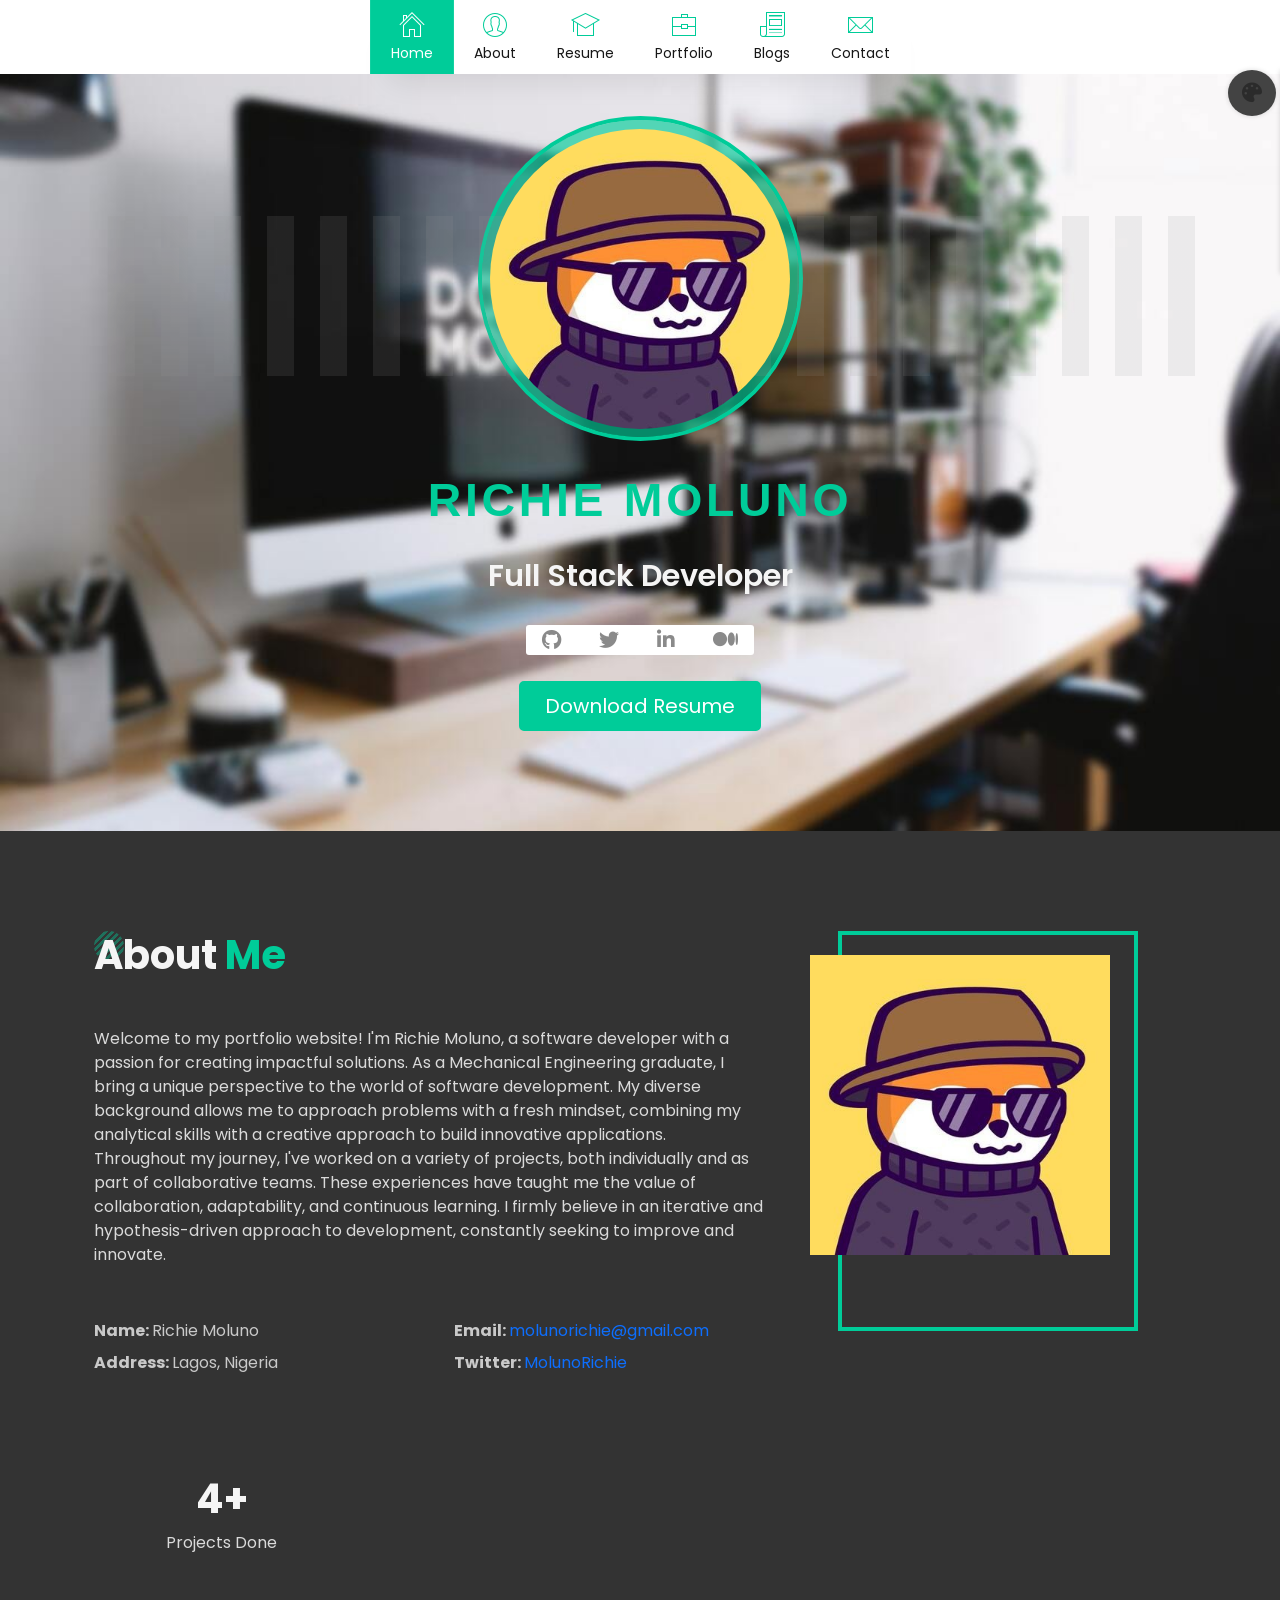
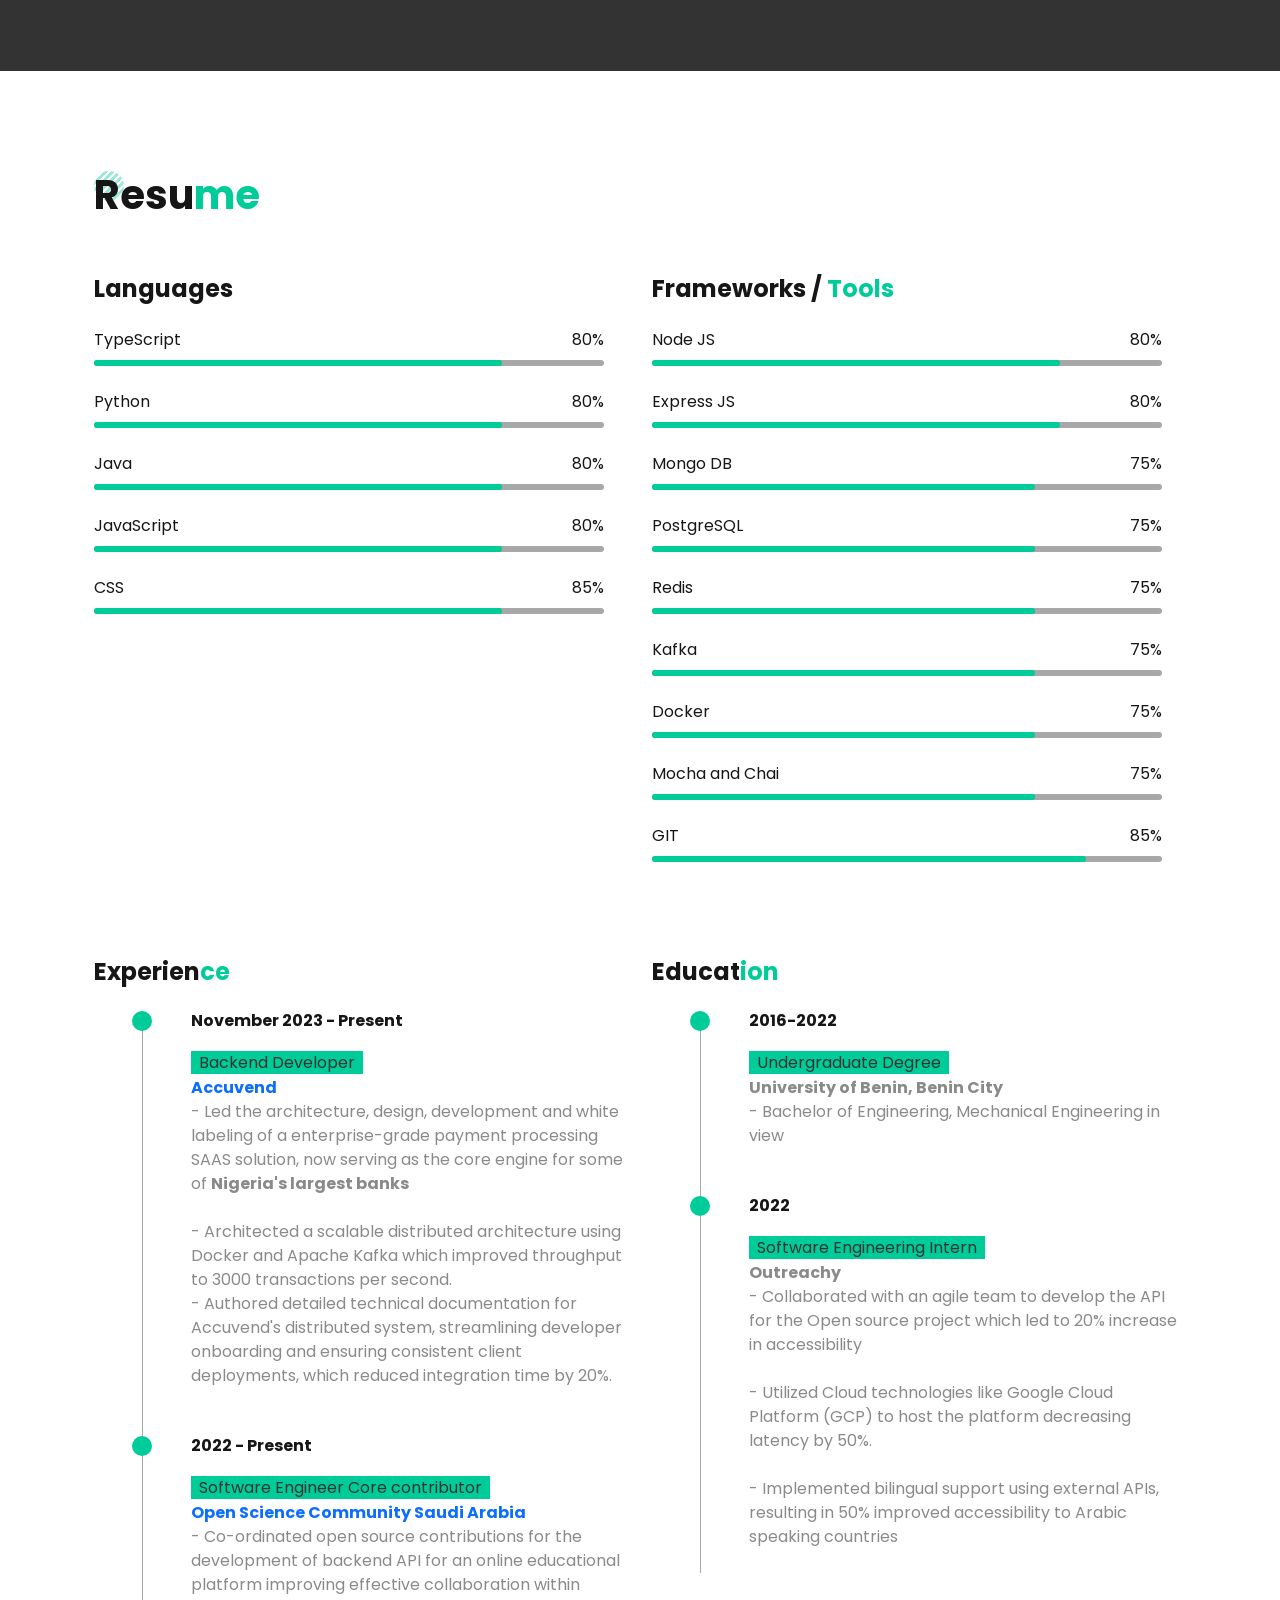
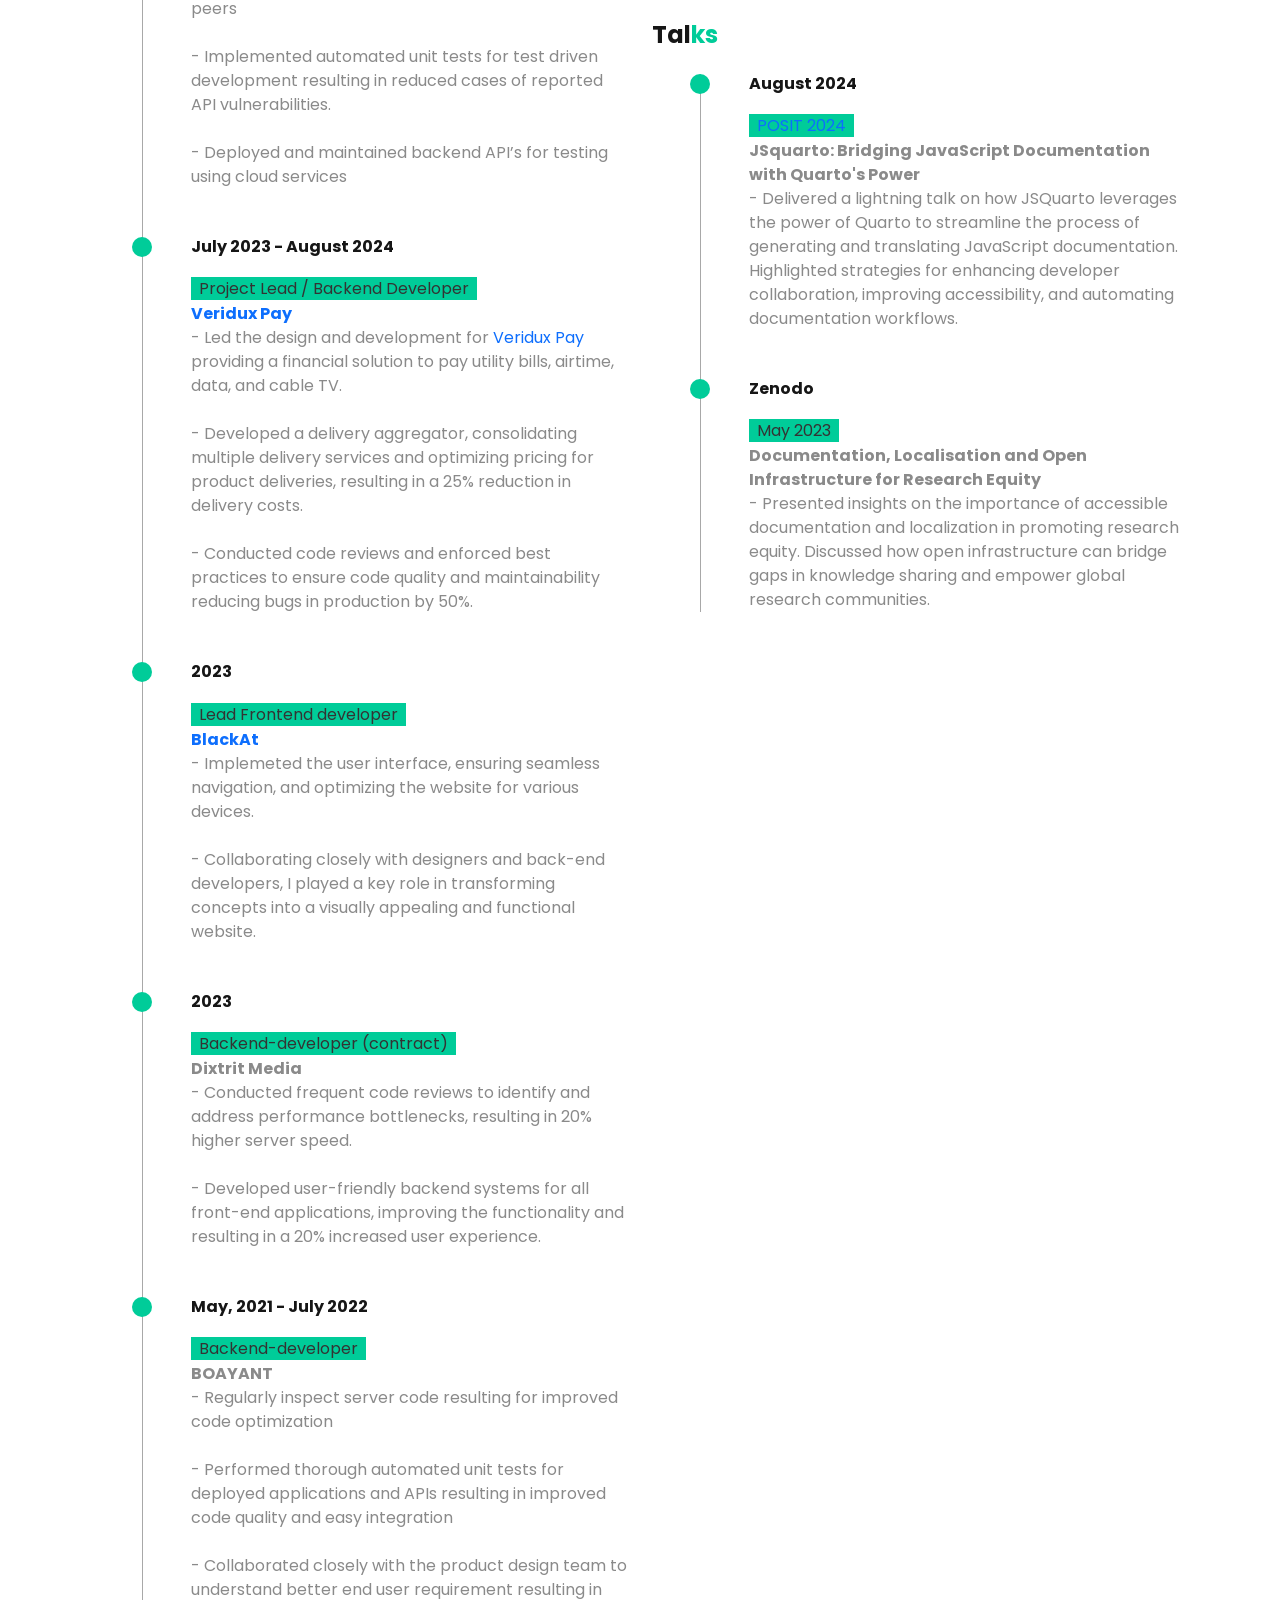
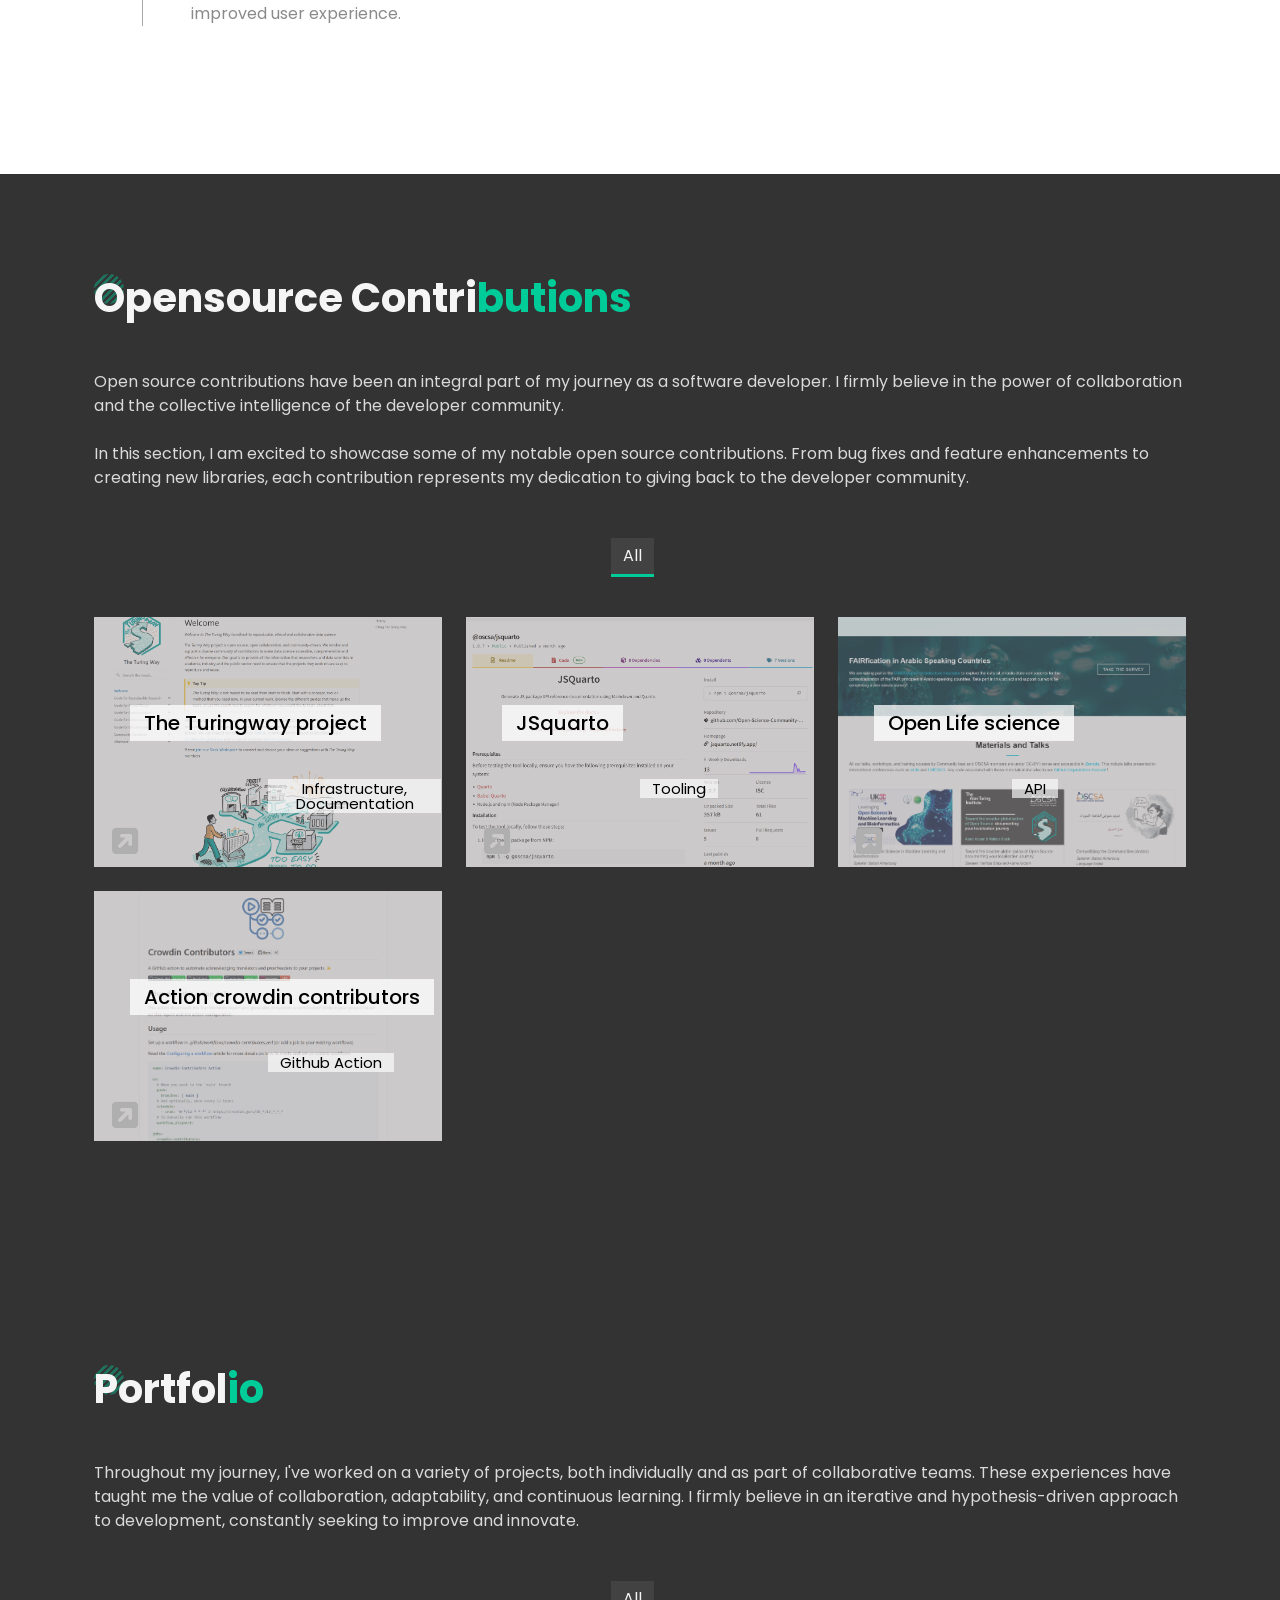
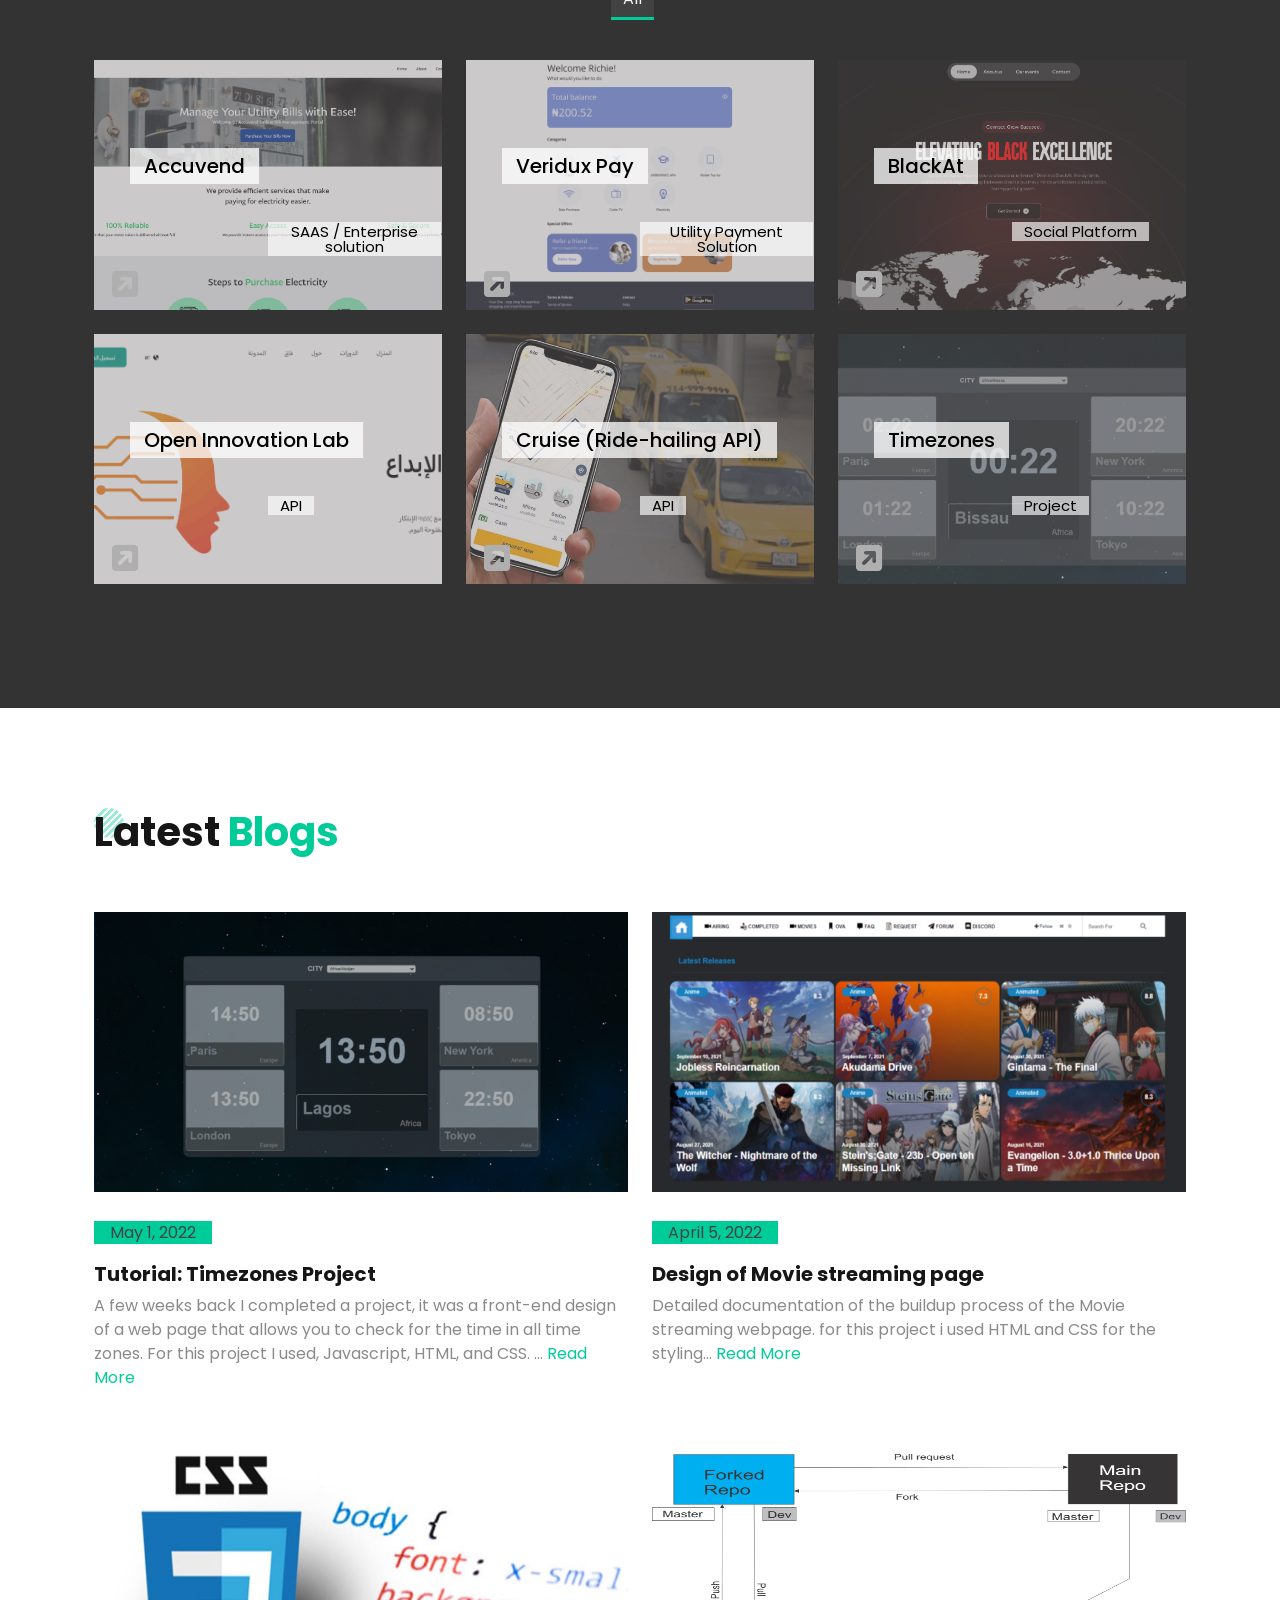
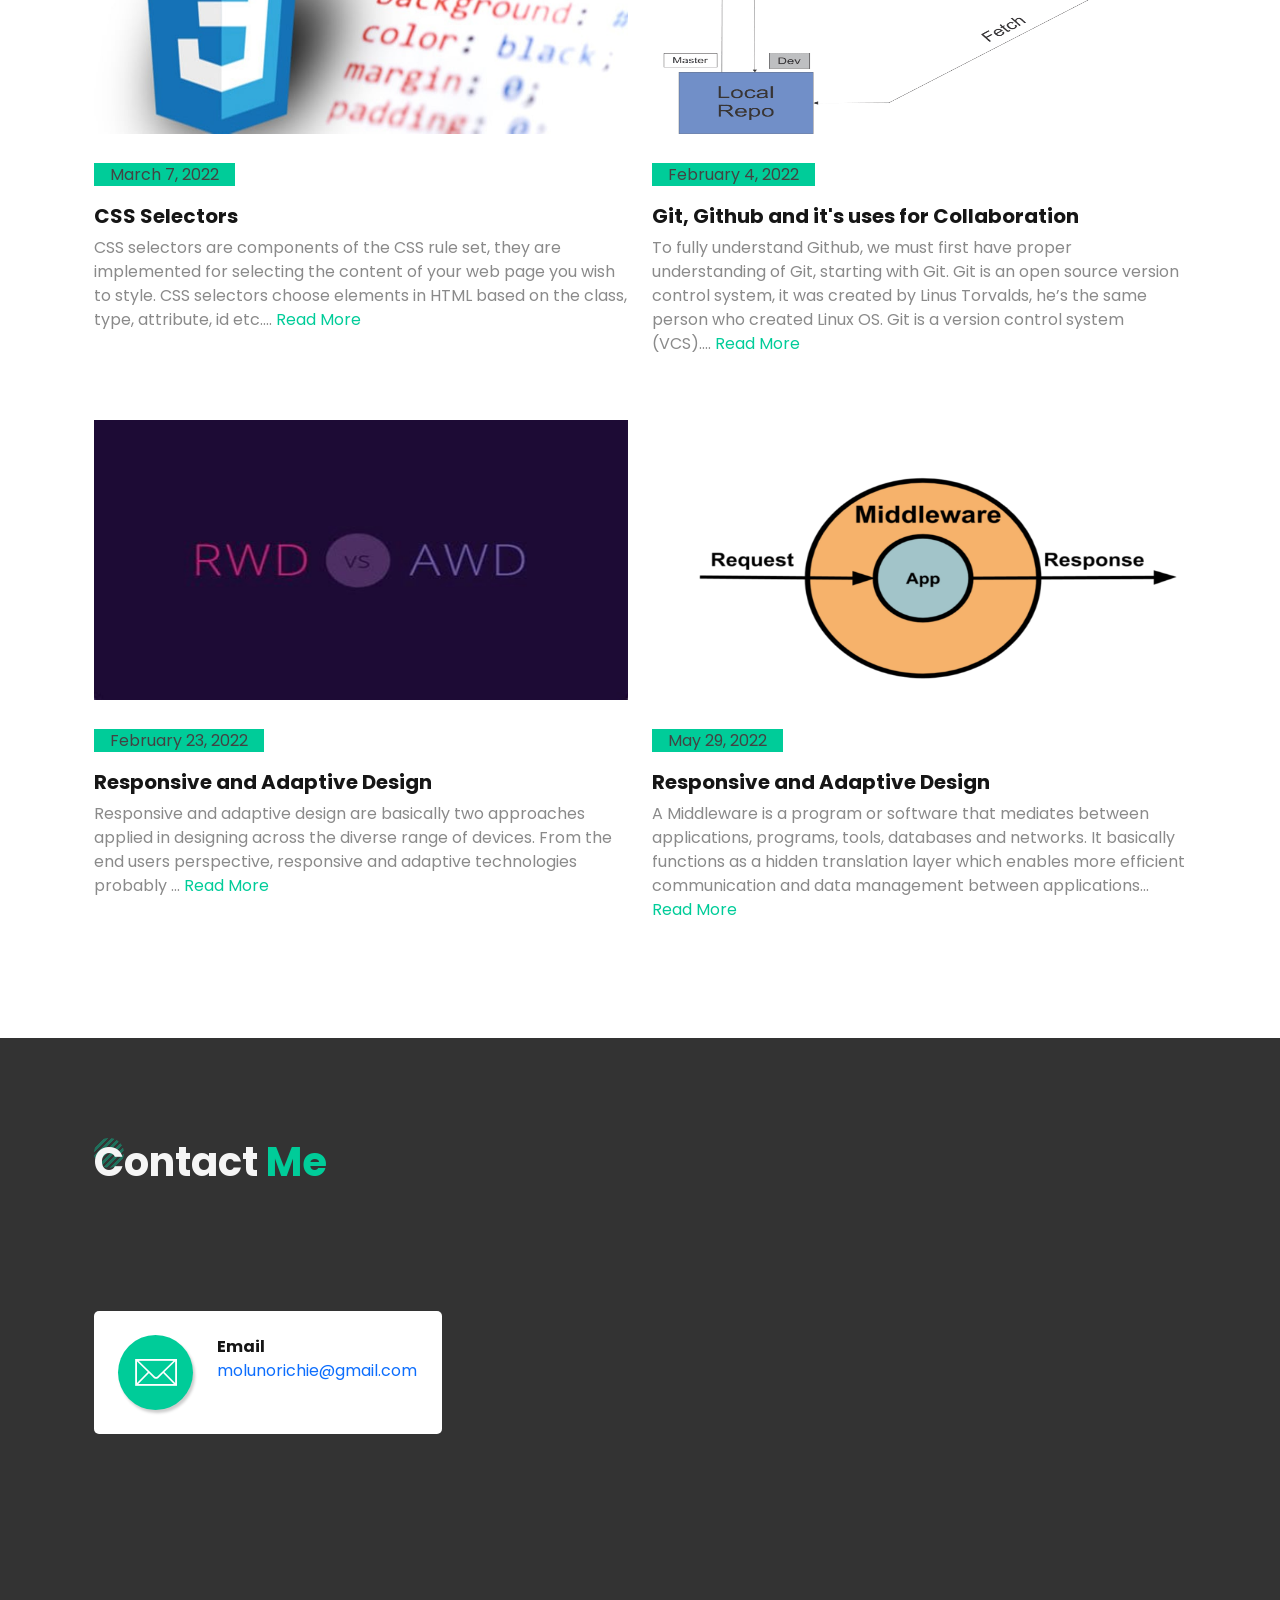
==== commit 1d40b10c: "add: talks section" ====
--- a/index.html
+++ b/index.html
@@ -492,36 +492,64 @@
                     </div>
 
                     <div class="col-lg-6 col-md-12 mt-5 resume_animate_05">
-                        <h4 class="mb-4 title fw-bold">Educati<span>on</span></h4>
-
-                        <ul class="position-R resume ms-5 ">
-                            <li class="ms-5 mb-5">
-                                <h6 class="fw-bold pb-2">2016-2022</h6>
-                                <span class="fs-6 px-2">Undergraduate Degree</span>
-                                <p>
-                                    <b> University of Benin, Benin City</b><br>
-                                    - Bachelor of Engineering, Mechanical Engineering in view
-                                </p>
-                            </li>
-                            <li class="ms-5 mb-5">
-                                <h6 class="fw-bold pb-2">2022</h6>
-                                <span class="fs-6 px-2">Software Engineering Intern</span>
-                                <p>
-                                    <b> Outreachy</b><br>
-                                    - Collaborated with an agile team to develop the API for the Open source project
-                                    which led to 20% increase in accessibility<br>
-                                    <br>
-                                    - Utilized Cloud technologies like Google Cloud Platform (GCP) to host the platform
-                                    decreasing latency by 50%.<br>
-                                    <br>
-                                    - Implemented bilingual support using external APIs, resulting in 50% improved
-                                    accessibility to Arabic speaking countries<br>
-                                    <br>
-                                </p>
-                            </li>
-                        </ul>
-
-                    </div>
+
+                        <div>
+                            <h4 class="mb-4 title fw-bold">Educat<span>ion</span></h4>
+                            <ul class="position-R resume ms-5 ">
+                                <li class="ms-5 mb-5">
+                                    <h6 class="fw-bold pb-2">2016-2022</h6>
+                                    <span class="fs-6 px-2">Undergraduate Degree</span>
+                                    <p>
+                                        <b> University of Benin, Benin City</b><br>
+                                        - Bachelor of Engineering, Mechanical Engineering in view
+                                    </p>
+                                </li>
+                                <li class="ms-5 mb-5">
+                                    <h6 class="fw-bold pb-2">2022</h6>
+                                    <span class="fs-6 px-2">Software Engineering Intern</span>
+                                    <p>
+                                        <b> Outreachy</b><br>
+                                        - Collaborated with an agile team to develop the API for the Open source project
+                                        which led to 20% increase in accessibility<br>
+                                        <br>
+                                        - Utilized Cloud technologies like Google Cloud Platform (GCP) to host the
+                                        platform
+                                        decreasing latency by 50%.<br>
+                                        <br>
+                                        - Implemented bilingual support using external APIs, resulting in 50% improved
+                                        accessibility to Arabic speaking countries<br>
+                                        <br>
+                                    </p>
+                                </li>
+                            </ul>
+                            <div class="col-lg-6 col-md-12 mt-5 resume_animate_05"></div>
+                        </div>
+
+                        <div>
+                            <h4 class="mb-4 title fw-bold">Tal<span>ks</span></h4>
+
+                            <ul class="position-R resume ms-5 ">
+                                <li class="ms-5 mb-5">
+                                    <h6 class="fw-bold pb-2">August 2024</h6>
+                                    <span class="fs-6 px-2"><a href="https://posit.co/conference">POSIT 2024</a></span>
+                                    <p>
+                                        <b>JSquarto: Bridging JavaScript Documentation with Quarto's Power</b><br>
+                                        - Delivered a lightning talk on how JSQuarto leverages the power of Quarto to streamline the process of generating and translating JavaScript documentation. Highlighted strategies for enhancing developer collaboration, improving accessibility, and automating documentation workflows.                                    </p>
+                                </li>
+                                <li class="ms-5 mb-5">
+    <h6 class="fw-bold pb-2">Zenodo</h6>
+    <span class="fs-6 px-2">May 2023</span>
+    <p>
+        <b>Documentation, Localisation and Open Infrastructure for Research Equity</b><br>
+        - Presented insights on the importance of accessible documentation and localization in promoting research equity. Discussed how open infrastructure can bridge gaps in knowledge sharing and empower global research communities.
+    </p>
+</li>
+                            </ul>
+
+
+                        </div>
+                    </div>
+
                 </div>
             </div>
         </section>
@@ -932,27 +960,27 @@
                         </div>
                     </div>
 
-                    <div class="col-lg-8">
-                        <h4 class="title fw-bold mb-5 contact_animate_03">Contact<span> Form</span></h4>
-                        <form class="contact-form p-4 contact_animate_07 my-contact-form" id="contact-form">
-                            <div class="mb-3">
-                                <input type="text" class="form-control" id="name" name="name" placeholder="Name"
-                                    required>
-                            </div>
-                            <div class="mb-3">
-                                <input type="email" class="form-control" id="email" name="email"
-                                    placeholder="Email Address" required>
-                            </div>
-                            <div class="mb-4">
-                                <textarea class="form-control" id="email-message" name="body" placeholder="Your Message"
-                                    rows="7" required></textarea>
-                            </div>
-                            <a href="mailto:molunorichie@gmail.com">
-                                <button class="btn btn-primary contact-btn btn-sm px-2">Send
-                                    Message</button>
-                            </a>
-                        </form>
-                    </div>
+                    <!-- <div class="col-lg-8"> -->
+                    <!--     <h4 class="title fw-bold mb-5 contact_animate_03">Contact<span> Form</span></h4> -->
+                    <!--     <form class="contact-form p-4 contact_animate_07 my-contact-form" id="contact-form"> -->
+                    <!--         <div class="mb-3"> -->
+                    <!--             <input type="text" class="form-control" id="name" name="name" placeholder="Name" -->
+                    <!--                 required> -->
+                    <!--         </div> -->
+                    <!--         <div class="mb-3"> -->
+                    <!--             <input type="email" class="form-control" id="email" name="email" -->
+                    <!--                 placeholder="Email Address" required> -->
+                    <!--         </div> -->
+                    <!--         <div class="mb-4"> -->
+                    <!--             <textarea class="form-control" id="email-message" name="body" placeholder="Your Message" -->
+                    <!--                 rows="7" required></textarea> -->
+                    <!--         </div> -->
+                    <!--         <a href="mailto:molunorichie@gmail.com"> -->
+                    <!--             <button class="btn btn-primary contact-btn btn-sm px-2">Send -->
+                    <!--                 Message</button> -->
+                    <!--         </a> -->
+                    <!--     </form> -->
+                    <!-- </div> -->
                 </div>
             </div>
         </section>
@@ -1855,8 +1883,8 @@
                                 <div id="imageslide02" class="carousel slide" data-bs-ride="carousel">
                                     <div class="carousel-inner">
                                         <div class="carousel-item active">
-                                            <img src="assets/img/projects-preview/accuvend.png"
-                                                class="d-block w-100" alt="...">
+                                            <img src="assets/img/projects-preview/accuvend.png" class="d-block w-100"
+                                                alt="...">
                                         </div>
                                     </div>
                                     <button class="carousel-control-prev" type="button" data-bs-target="#imageslide02"
@@ -1936,15 +1964,16 @@
                                     </li>
                                     <li class="pb-3">
                                         <span class="fw-bold">Technology</span> <br>
-                                        <span class="fs-6">Typescript, Github CI/CD, Apache Kafka, PostgreSQL, Redis, Docker,Crowdin, BabelQuarto</span>
+                                        <span class="fs-6">Typescript, Github CI/CD, Apache Kafka, PostgreSQL, Redis,
+                                            Docker,Crowdin, BabelQuarto</span>
                                     </li>
                                     <li class="pb-3">
                                         <span class="fw-bold main-color-text">Share in:</span> <br>
                                         <div class="home-icon pt-2">
                                             <ul>
                                                 <li>
-                                                    <a target="_blank" href="https://www.accuvend.ng"
-                                                        class="ps-0"><i class="fa-brands"></i> Link to page</a>
+                                                    <a target="_blank" href="https://www.accuvend.ng" class="ps-0"><i
+                                                            class="fa-brands"></i> Link to page</a>
                                                 </li>
                                             </ul>
                                         </div>
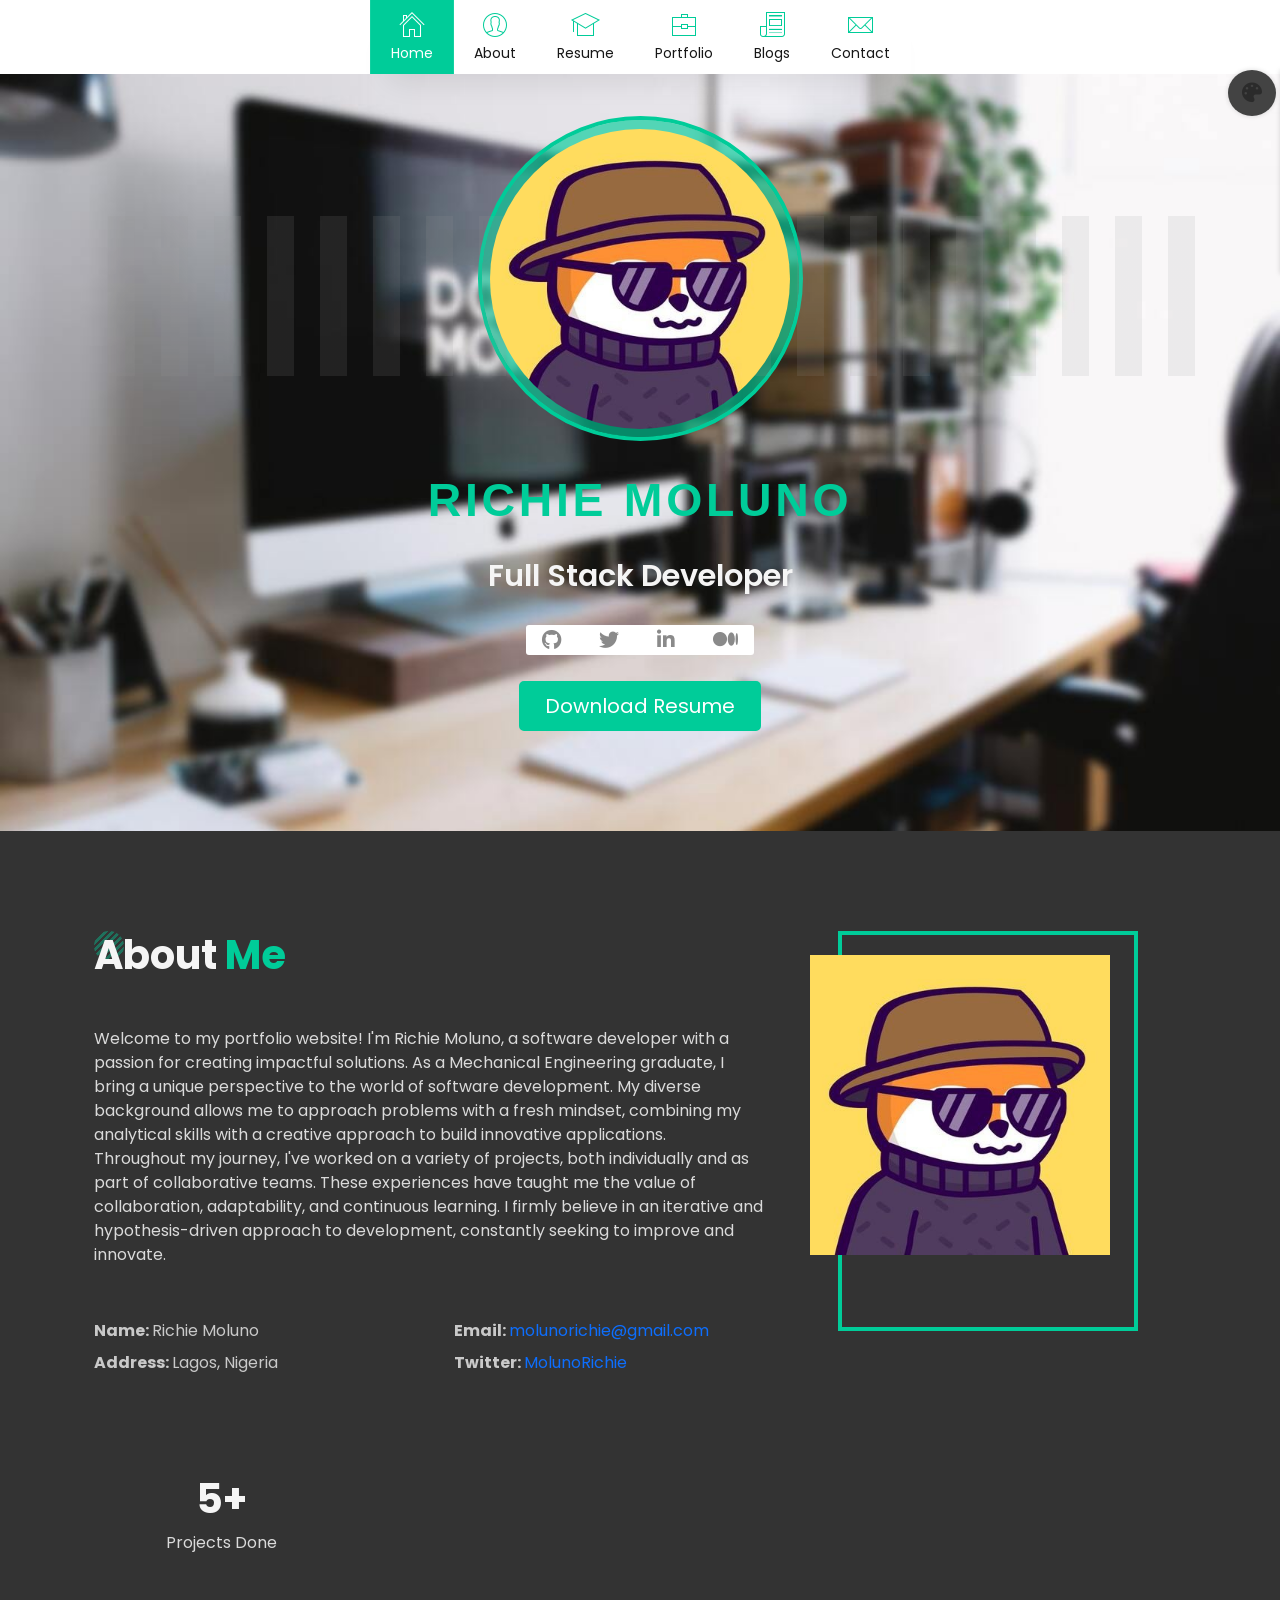
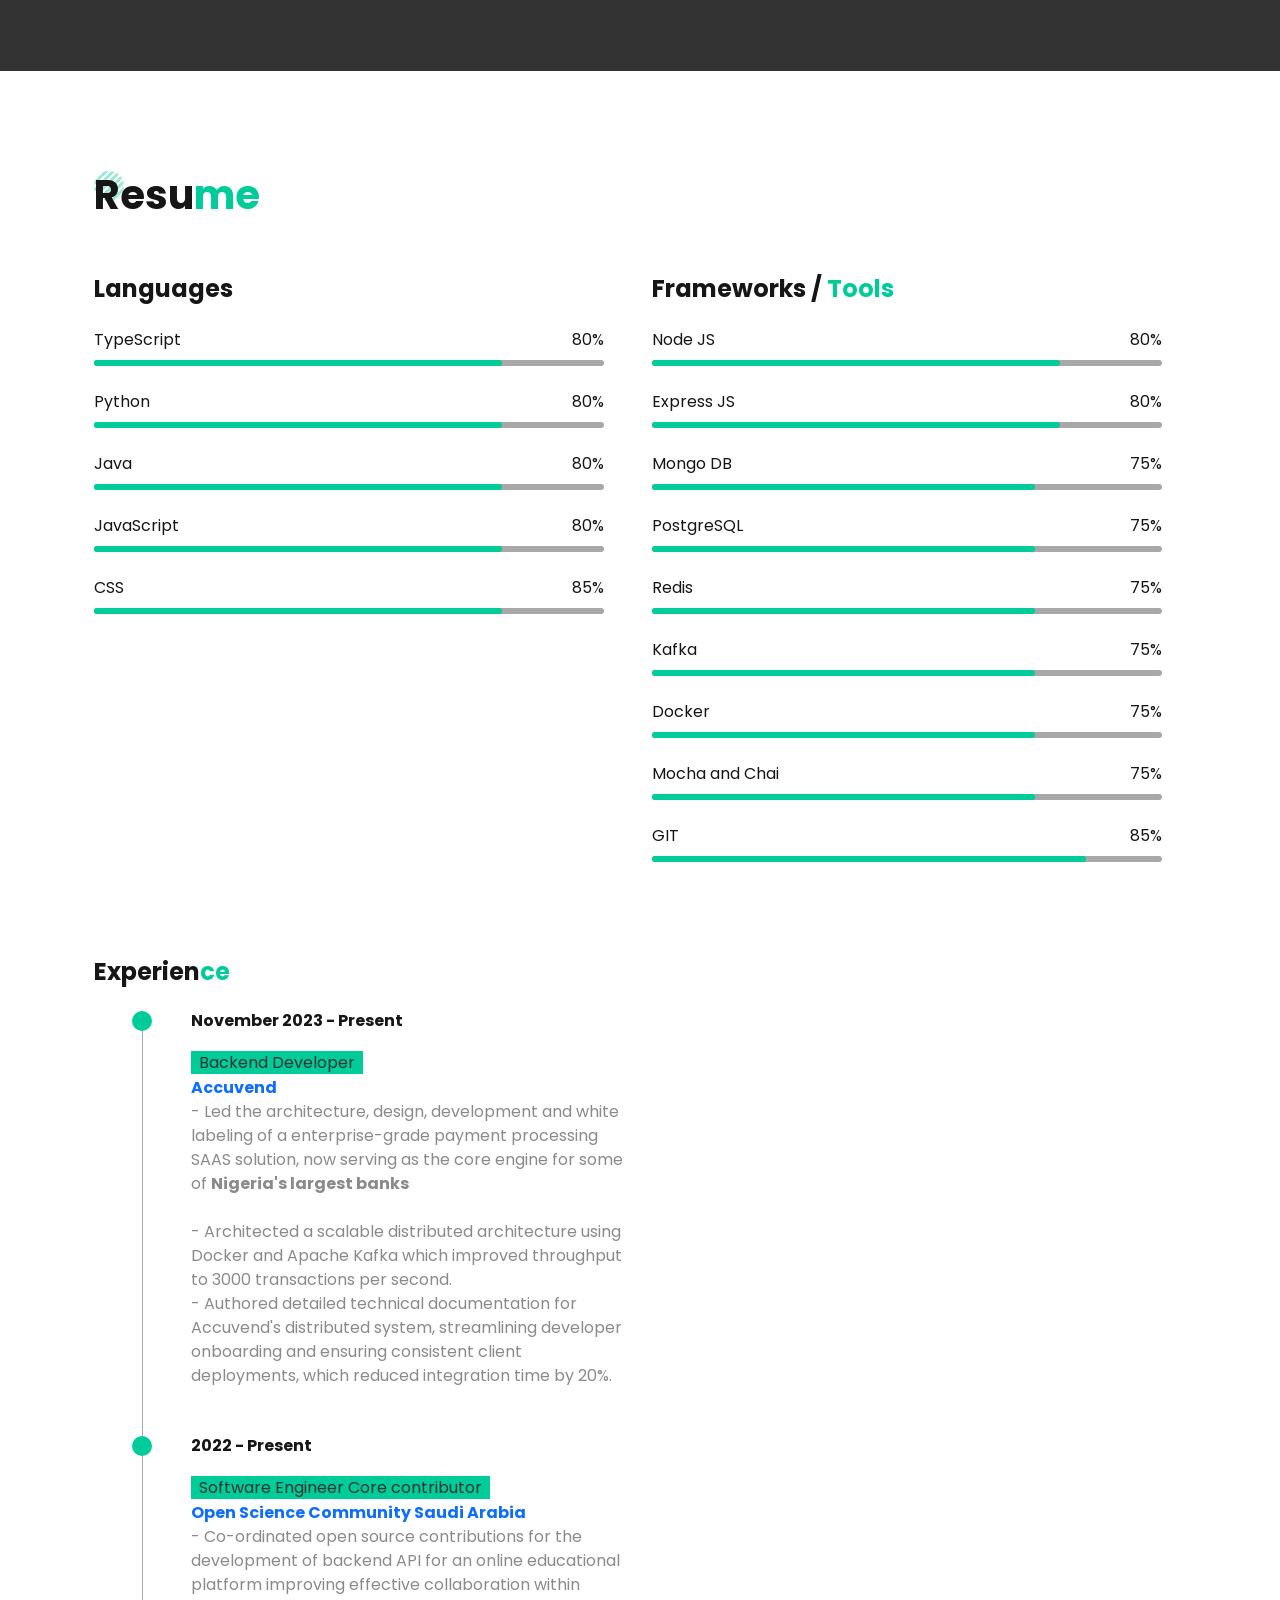
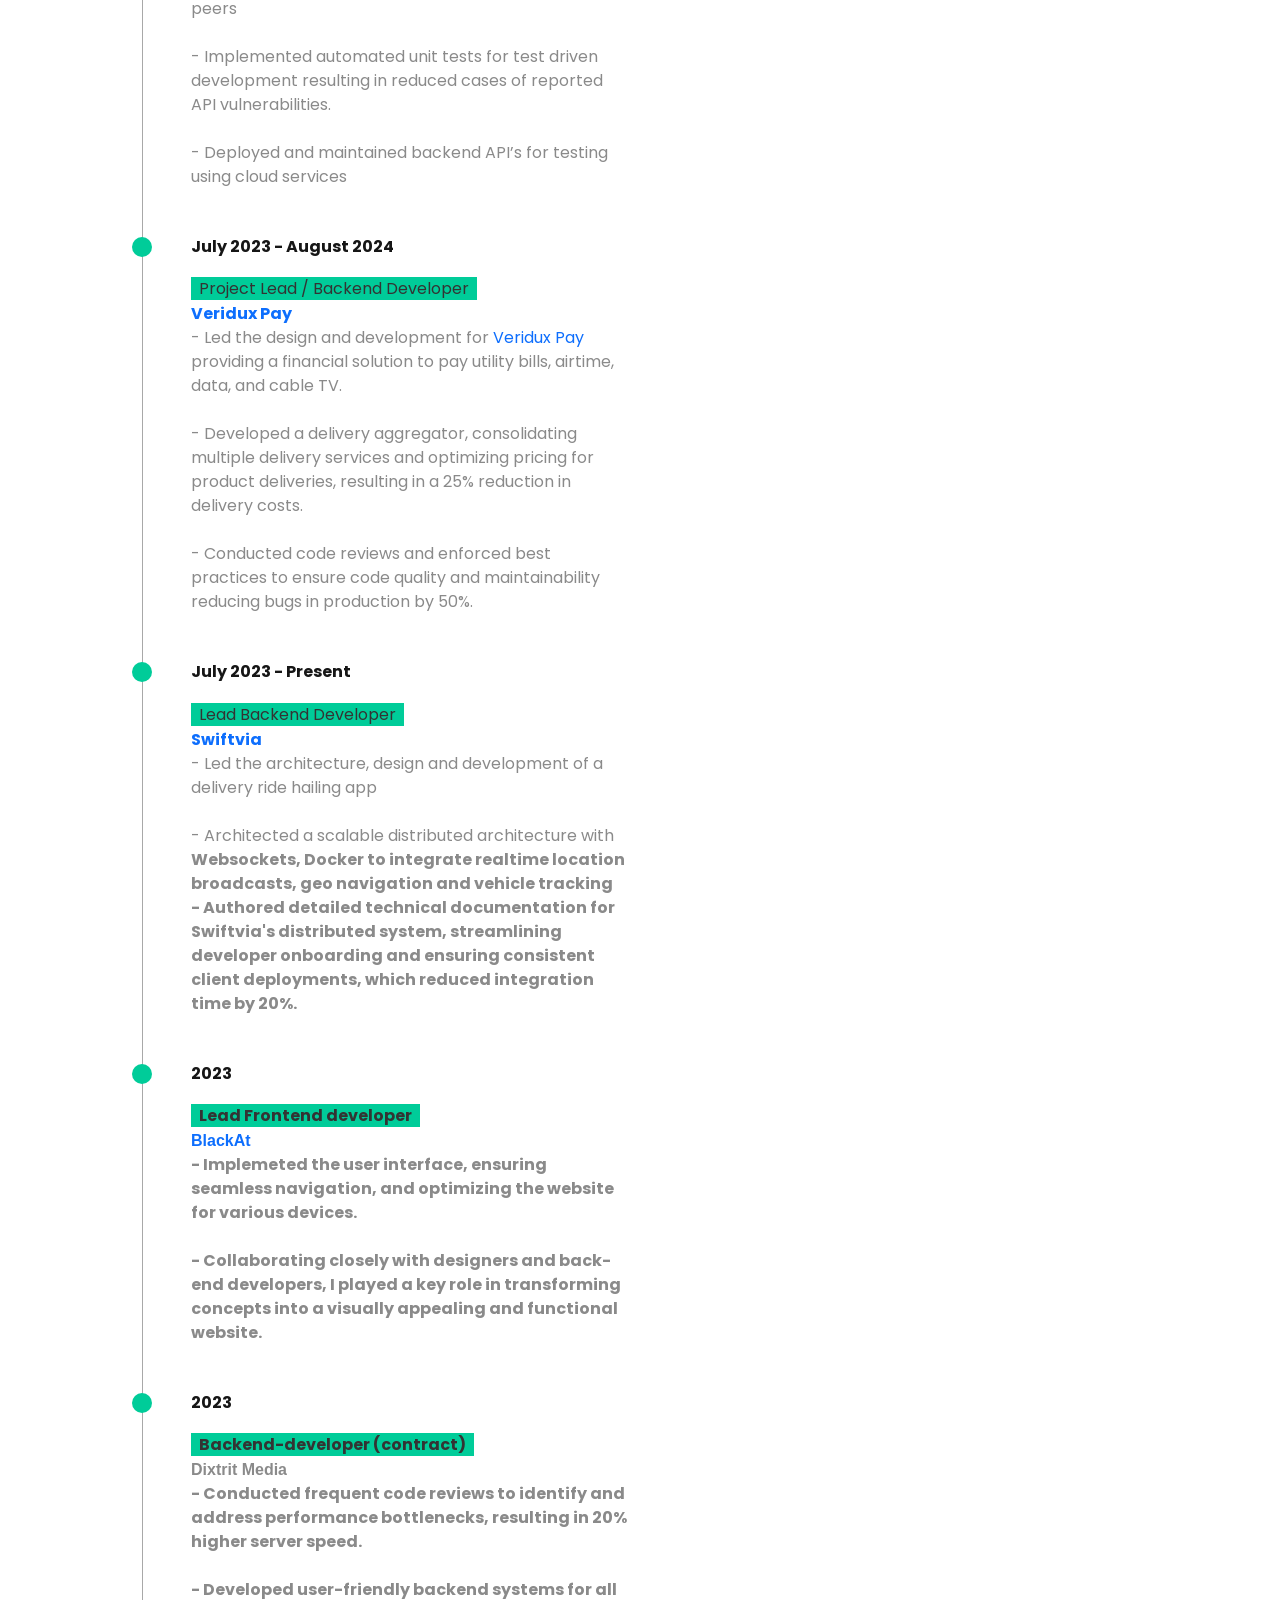
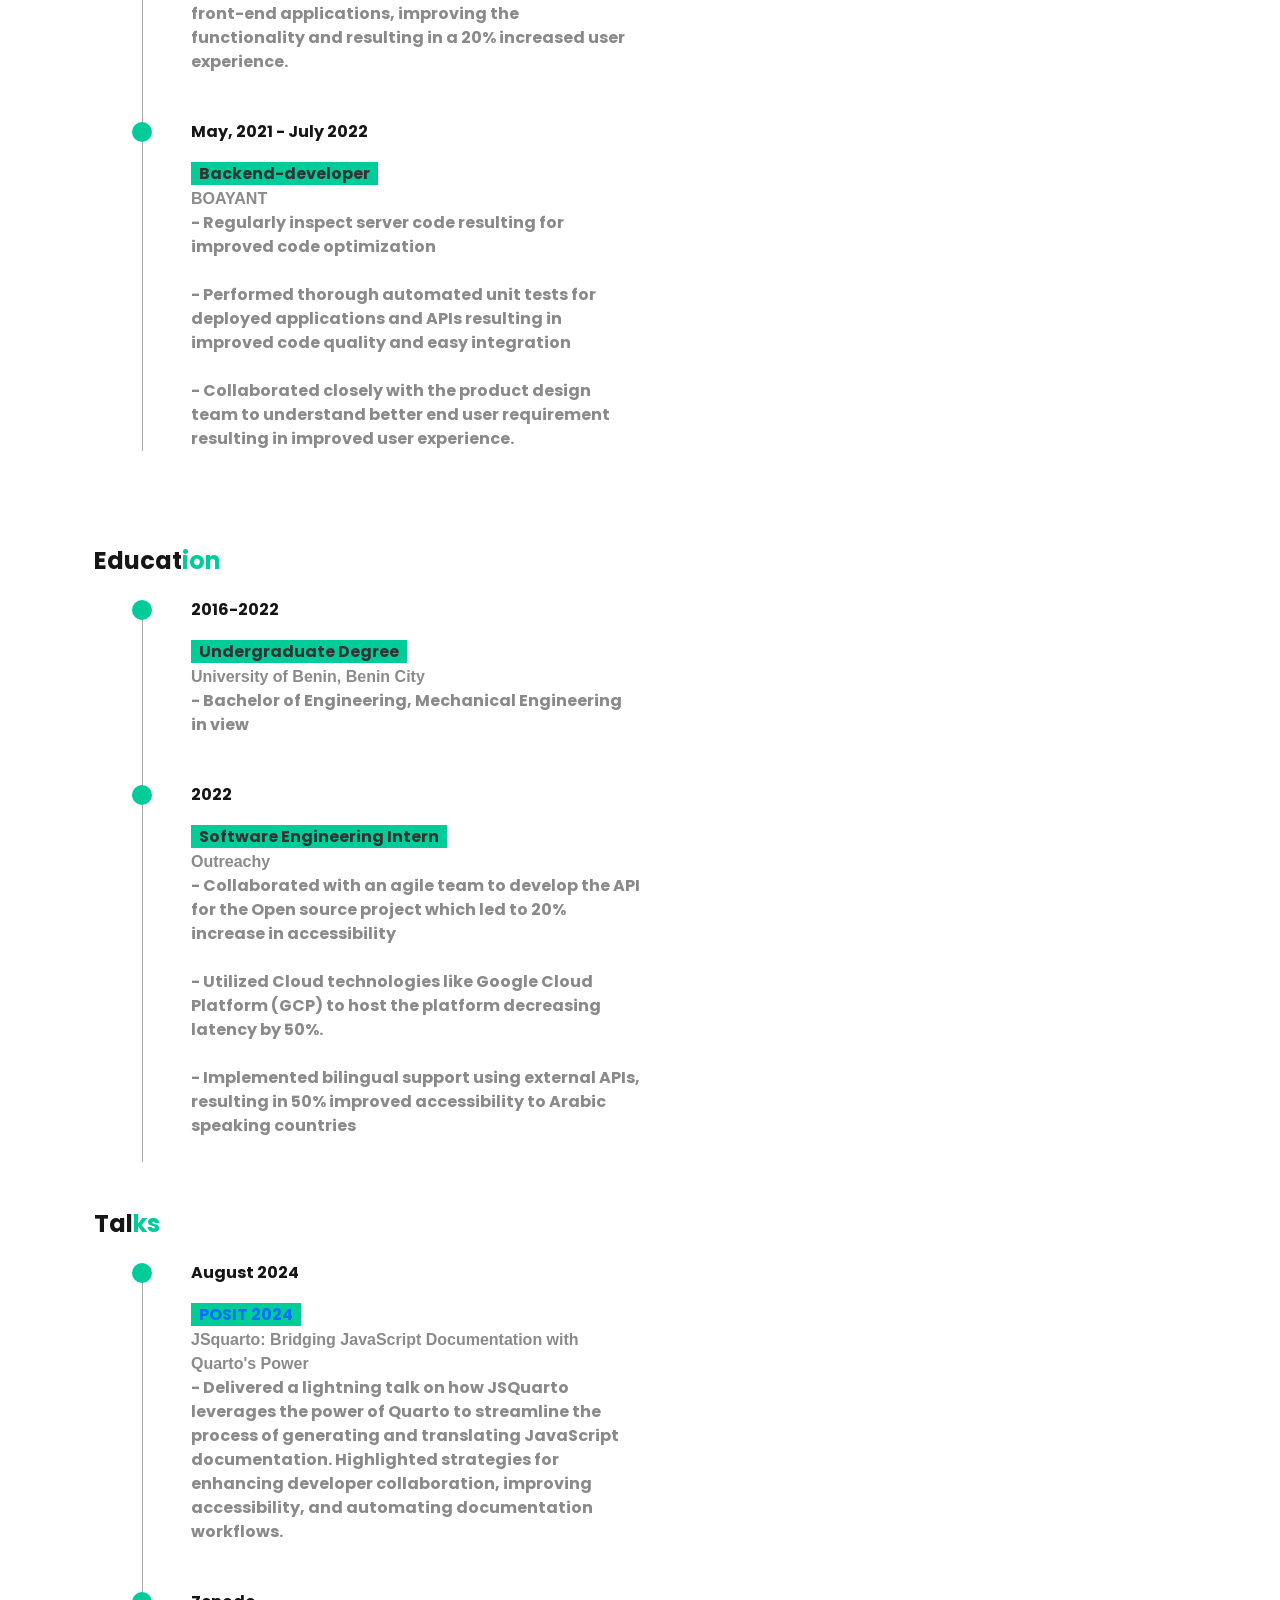
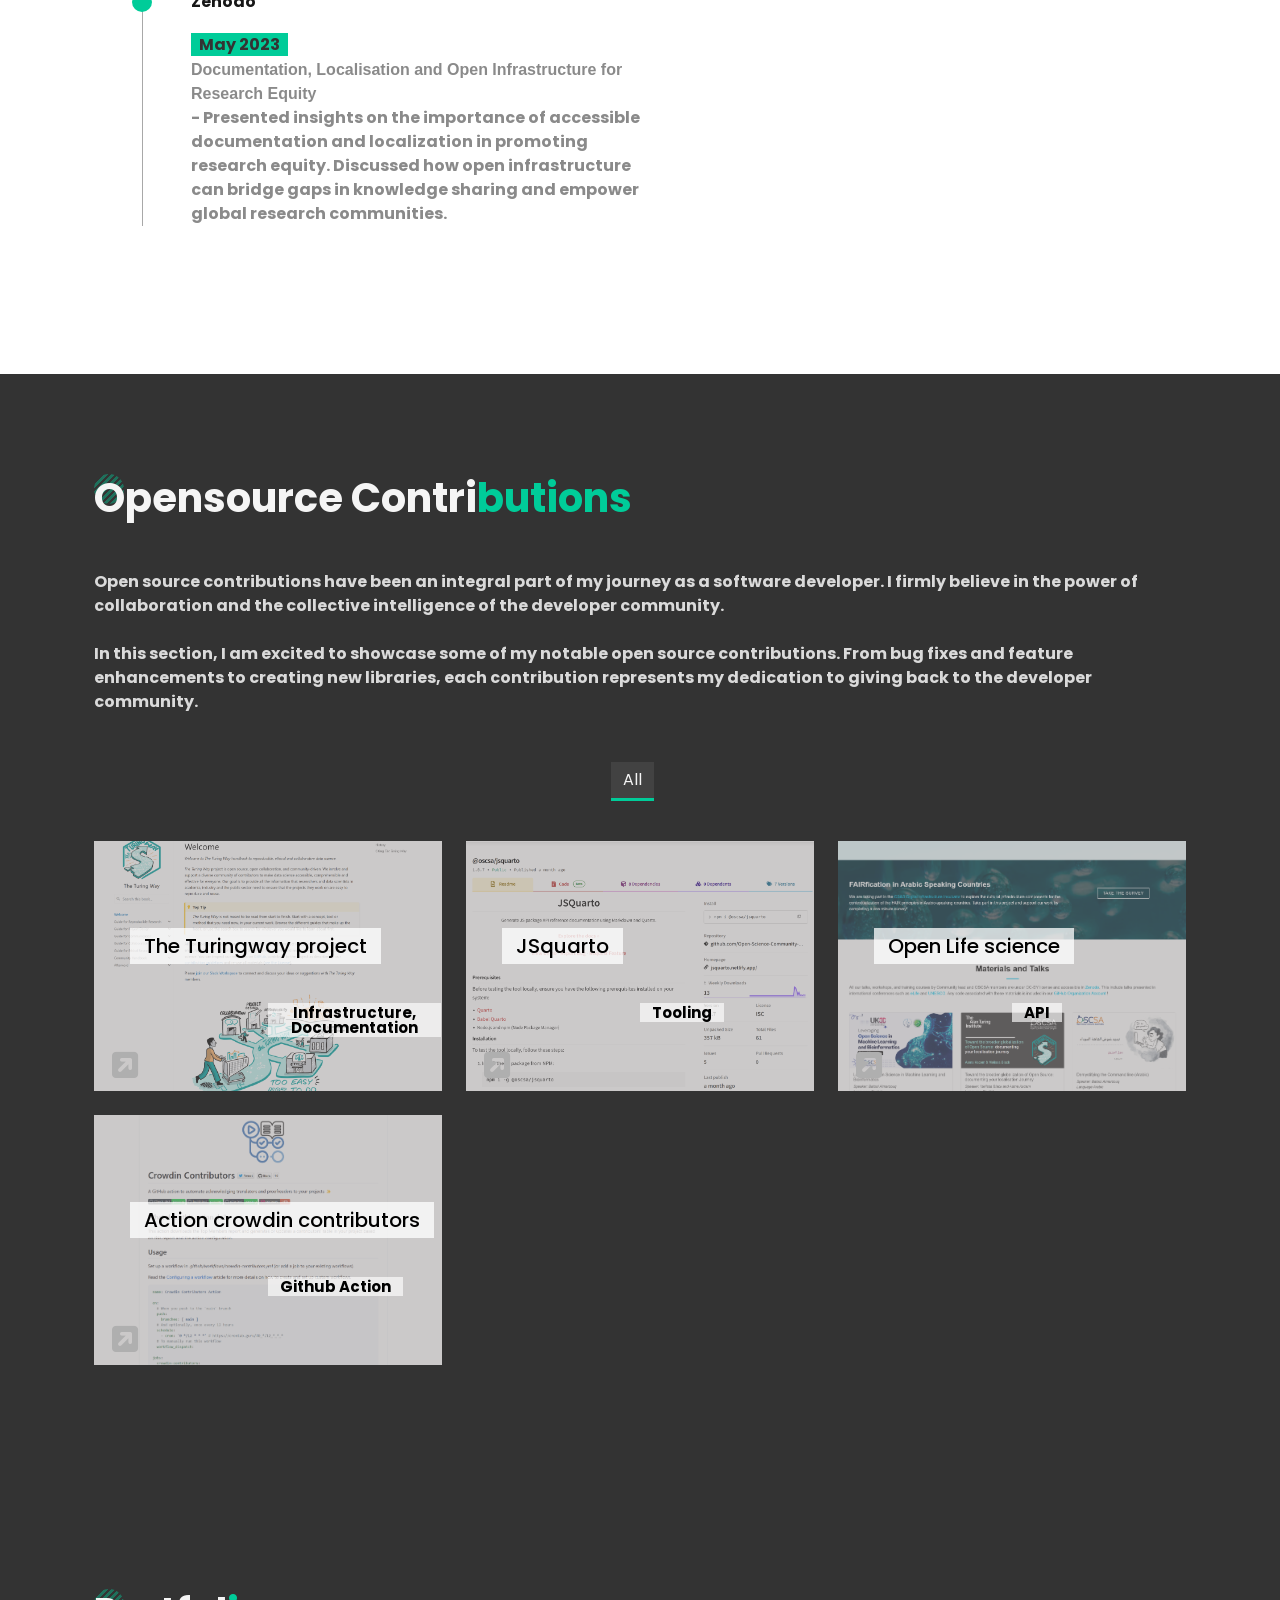
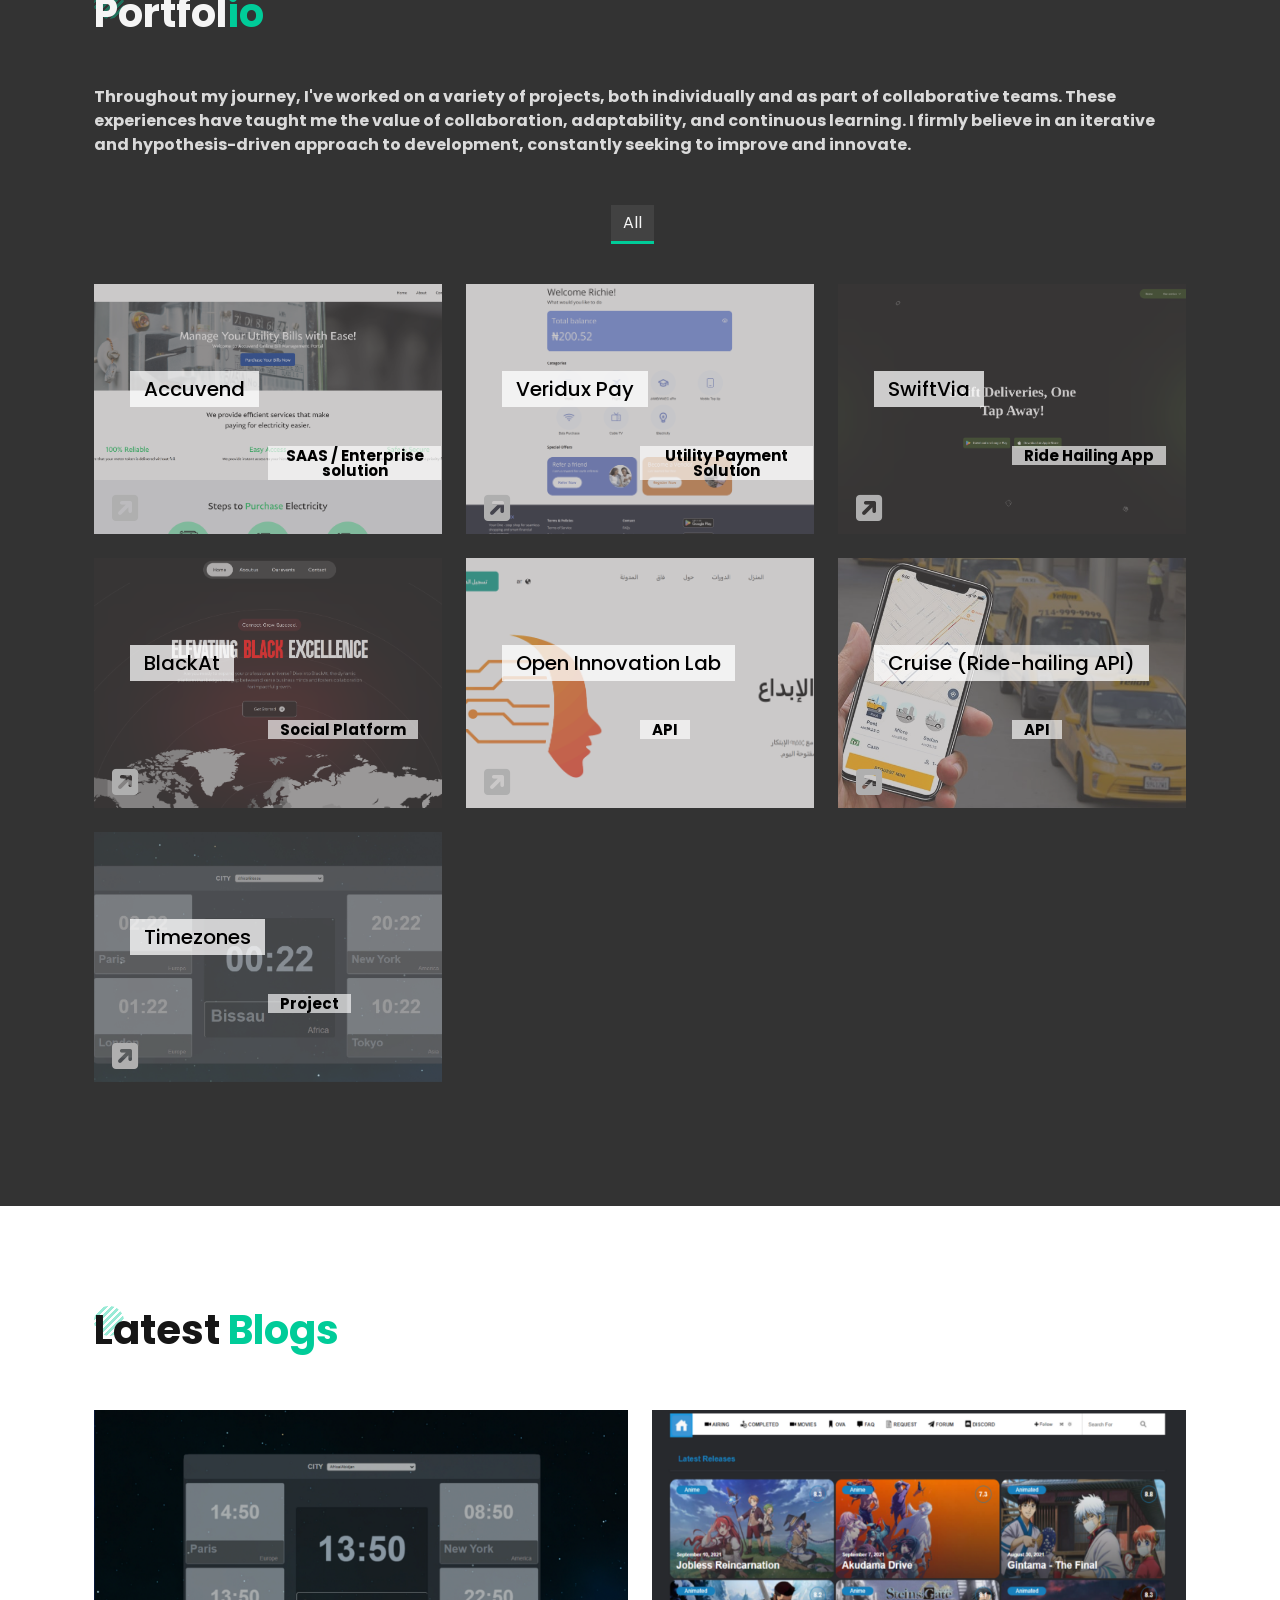
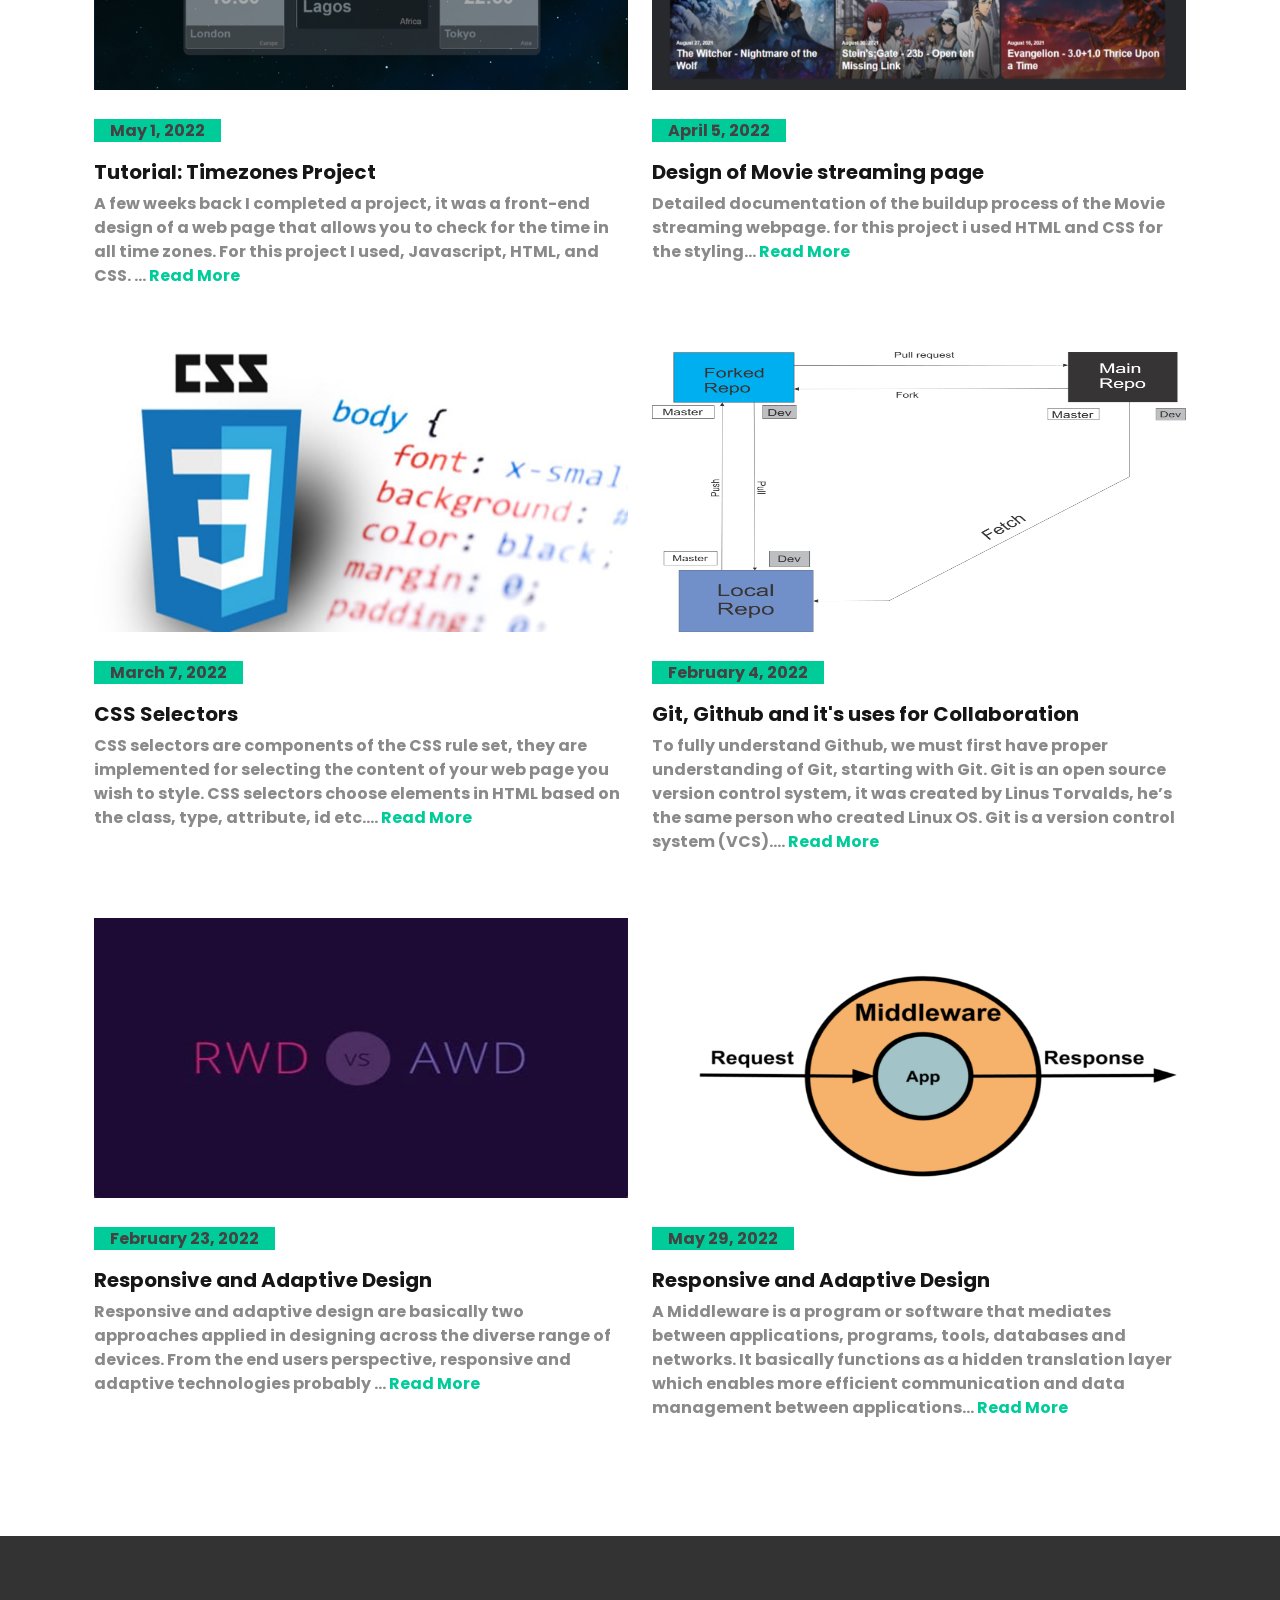
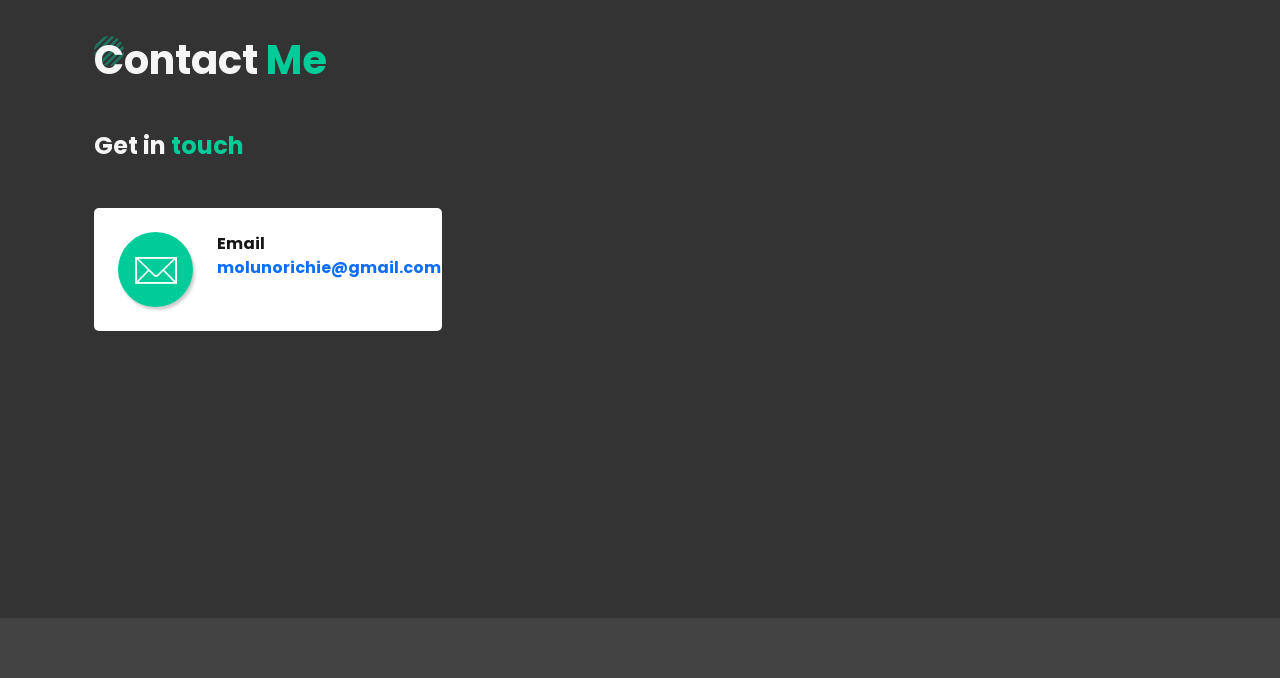
==== commit 520d8ee6: "update portfolio" ====
--- a/index.html
+++ b/index.html
@@ -440,6 +440,21 @@
                                     <br>
                                     - Conducted code reviews and enforced best practices to ensure code quality and
                                     maintainability reducing bugs in production by 50%.
+                                    <br>
+                                </p>
+                            </li>
+                            <li class="ms-5 mb-5">
+                                <h6 class="fw-bold pb-2">July 2023 - Present</h6>
+                                <span class="fs-6 px-2">Lead Backend Developer</span>
+                                <p>
+                                    <b><a href="https://swiftvia.com">Swiftvia</a></b>
+                                    <br>
+                                    - Led the architecture, design and development of a delivery ride hailing app                                    <br>
+                                    <br>
+                                    - Architected a scalable distributed architecture with <strong>Websockets</s>, Docker to integrate realtime location broadcasts, geo navigation and vehicle tracking <br>
+                                    - Authored detailed technical documentation for Swiftvia's distributed system,
+                                    streamlining developer onboarding and
+                                    ensuring consistent client deployments, which reduced integration time by 20%.
                                     <br>
                                 </p>
                             </li>
@@ -713,7 +728,19 @@
                                 </div>
                             </figure>
                         </div>
-
+                        
+                        <div class="grid-item  col-lg-4 mb-2 branding">
+                            <figure class="zoom" data-bs-toggle="modal" data-bs-target="#portModal_27">
+                                <img src="assets/img/projects-preview/swiftvia.png" alt="">
+                                <div class="p_overlay">
+                                    <figcaption class="align-center">
+                                        <h5 class="pic-title">SwiftVia</h5>
+                                        <span class="sub-title">Ride Hailing App</span>
+                                        <a href="#"><i class="fa-solid fa-square-arrow-up-right fa-icon"></i></a>
+                                    </figcaption>
+                                </div>
+                            </figure>
+                        </div>
                         <div class="grid-item  col-lg-4 mb-2 branding">
                             <figure class="zoom" data-bs-toggle="modal" data-bs-target="#portModal_009">
                                 <img src="assets/img/projects-preview/blackat.png" alt="">
@@ -1987,6 +2014,103 @@
         </div>
     </div> <!-- Portfolio Modal 02 (Project 02)-->
 
+    <!-- Portfolio Modal 02 (Project 02)-->
+    <div class="modal fade" id="portModal_27" tabindex="-1" aria-hidden="true">
+        <div class="modal-dialog modal-fullscreen">
+            <div class="modal-content">
+                <div class="modal-body">
+                    <div class="container">
+                        <div class="modal-header">
+                            <h5 class="modal-title fs-3 fw-bold">Swiftvia</h5>
+                            <button type="button" class="btn-close btn-close-white" data-bs-dismiss="modal"
+                                aria-label="Close"></button>
+                        </div>
+                        <div class="row  py-4">
+                            <div class="col-lg-8 col-md-6 col-xm-12">
+                                <!-- slide images -->
+                                <div id="imageslide02" class="carousel slide" data-bs-ride="carousel">
+                                    <div class="carousel-inner">
+                                        <div class="carousel-item active">
+                                            <img src="assets/img/projects-preview/swiftvia.png" class="d-block w-100"
+                                                alt="...">
+                                        </div>
+                                    </div>
+                                    <button class="carousel-control-prev" type="button" data-bs-target="#imageslide02"
+                                        data-bs-slide="prev">
+                                        <span class="carousel-control-prev-icon" aria-hidden="true"></span>
+                                        <span class="visually-hidden">Previous</span>
+                                    </button>
+                                    <button class="carousel-control-next" type="button" data-bs-target="#imageslide02"
+                                        data-bs-slide="next">
+                                        <span class="carousel-control-next-icon" aria-hidden="true"></span>
+                                        <span class="visually-hidden">Next</span>
+                                    </button>
+                                </div><!-- slide images -->
+                                <h5 class="pt-4 fw-bold">Description</h5>
+                                <section id="purpose" class="level2">
+                                    <p>
+                                       SwiftVIA is a ride-hailing app designed for delivery services. It allows users to request delivery of goods to their location using the app. The platform connects users with couriers who can deliver items efficiently and conveniently. SwiftVIA aims to streamline the delivery process by providing a user-friendly interface and reliable service for both individuals and businesses.
+                                    </p>
+                                </section>
+                                <section id="inspiration" class="level2">
+                                    
+<ul>
+    <li>
+        <p>
+            <strong>Real-Time Location Tracking</strong>:
+            Allows users to track the real-time location of their delivery couriers, ensuring transparency and timely updates on delivery status.
+        </p>
+    </li>
+    <li>
+        <p>
+            <strong>WebSocket Integration for In-App Chat</strong>:
+            Provides seamless in-app chat functionality between users and couriers, enhancing communication and coordination during the delivery process.
+        </p>
+    </li>
+    <li>
+        <p>
+            <strong>Map Integration for Navigation</strong>:
+            Incorporates advanced map integration to assist couriers with accurate navigation and route optimization, improving delivery efficiency and accuracy.
+        </p>
+    </li>
+</ul>
+
+                                </section>
+                            </div>
+                            <div class="col-lg-4 col-md-6 col-xm-12">
+                                <ul>
+                                    <li class="pb-3">
+                                        <span class="fw-bold">Category</span> <br>
+                                        <span class="fs-6">Ride Hailing App</span>
+                                    </li>
+                                    <li class="pb-3">
+                                        <span class="fw-bold">Date</span> <br>
+                                        <span class="fs-6">2024</span>
+                                    </li>
+                                    <li class="pb-3">
+                                        <span class="fw-bold">Technology</span> <br>
+                                        <span class="fs-6">Typescript, Github CI/CD, WebSockets, MongoDB, Redis,</span>
+                                    </li>
+                                    <li class="pb-3">
+                                        <span class="fw-bold main-color-text">Share in:</span> <br>
+                                        <div class="home-icon pt-2">
+                                            <ul>
+                                                <li>
+                                                    <a target="_blank" href="https://swiftvia.com" class="ps-0"><i
+                                                            class="fa-brands"></i> Link to page</a>
+                                                </li>
+                                            </ul>
+                                        </div>
+                                    </li>
+                                </ul>
+                            </div>
+                        </div>
+                    </div>
+                </div>
+            </div>
+        </div>
+    </div> <!-- Portfolio Modal 02 (Project 02)-->
+
 
     <div class="modal fade" id="portModal_21" tabindex="-1" aria-hidden="true">
         <div class="modal-dialog modal-fullscreen">
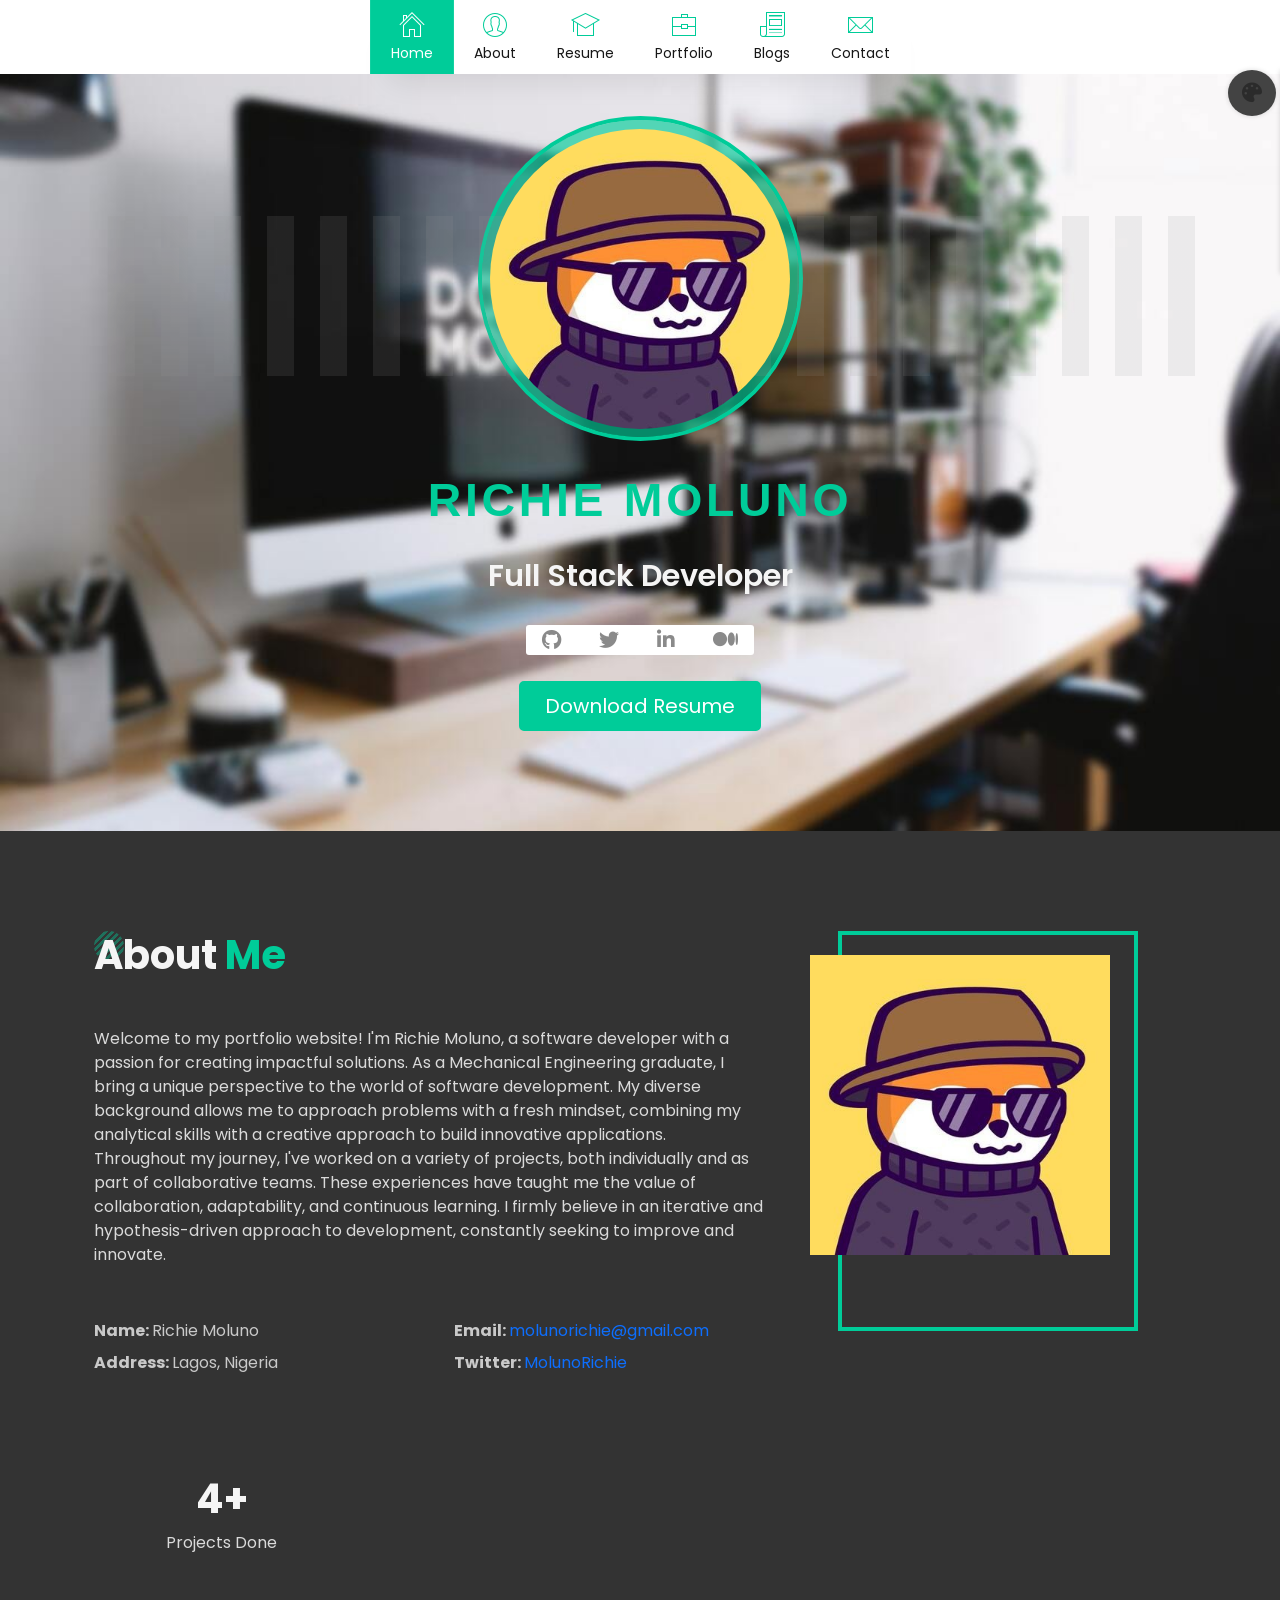
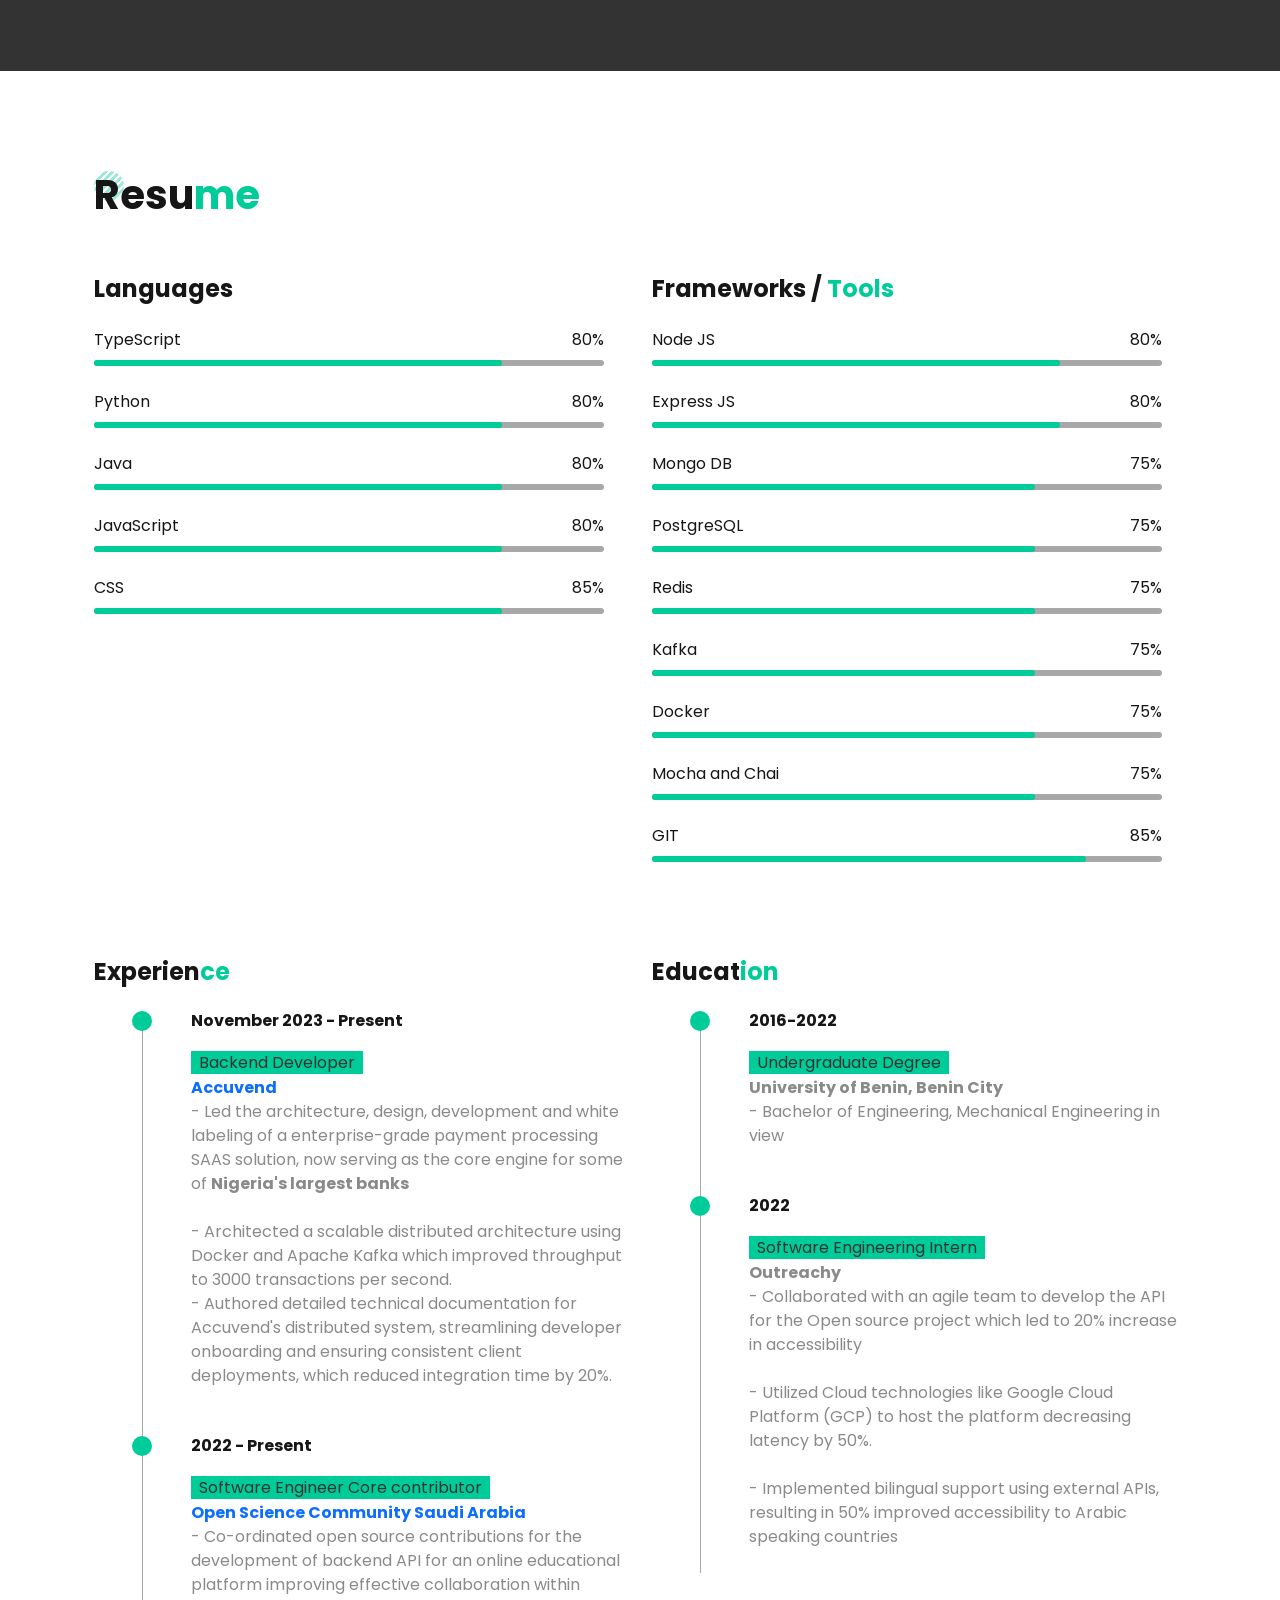
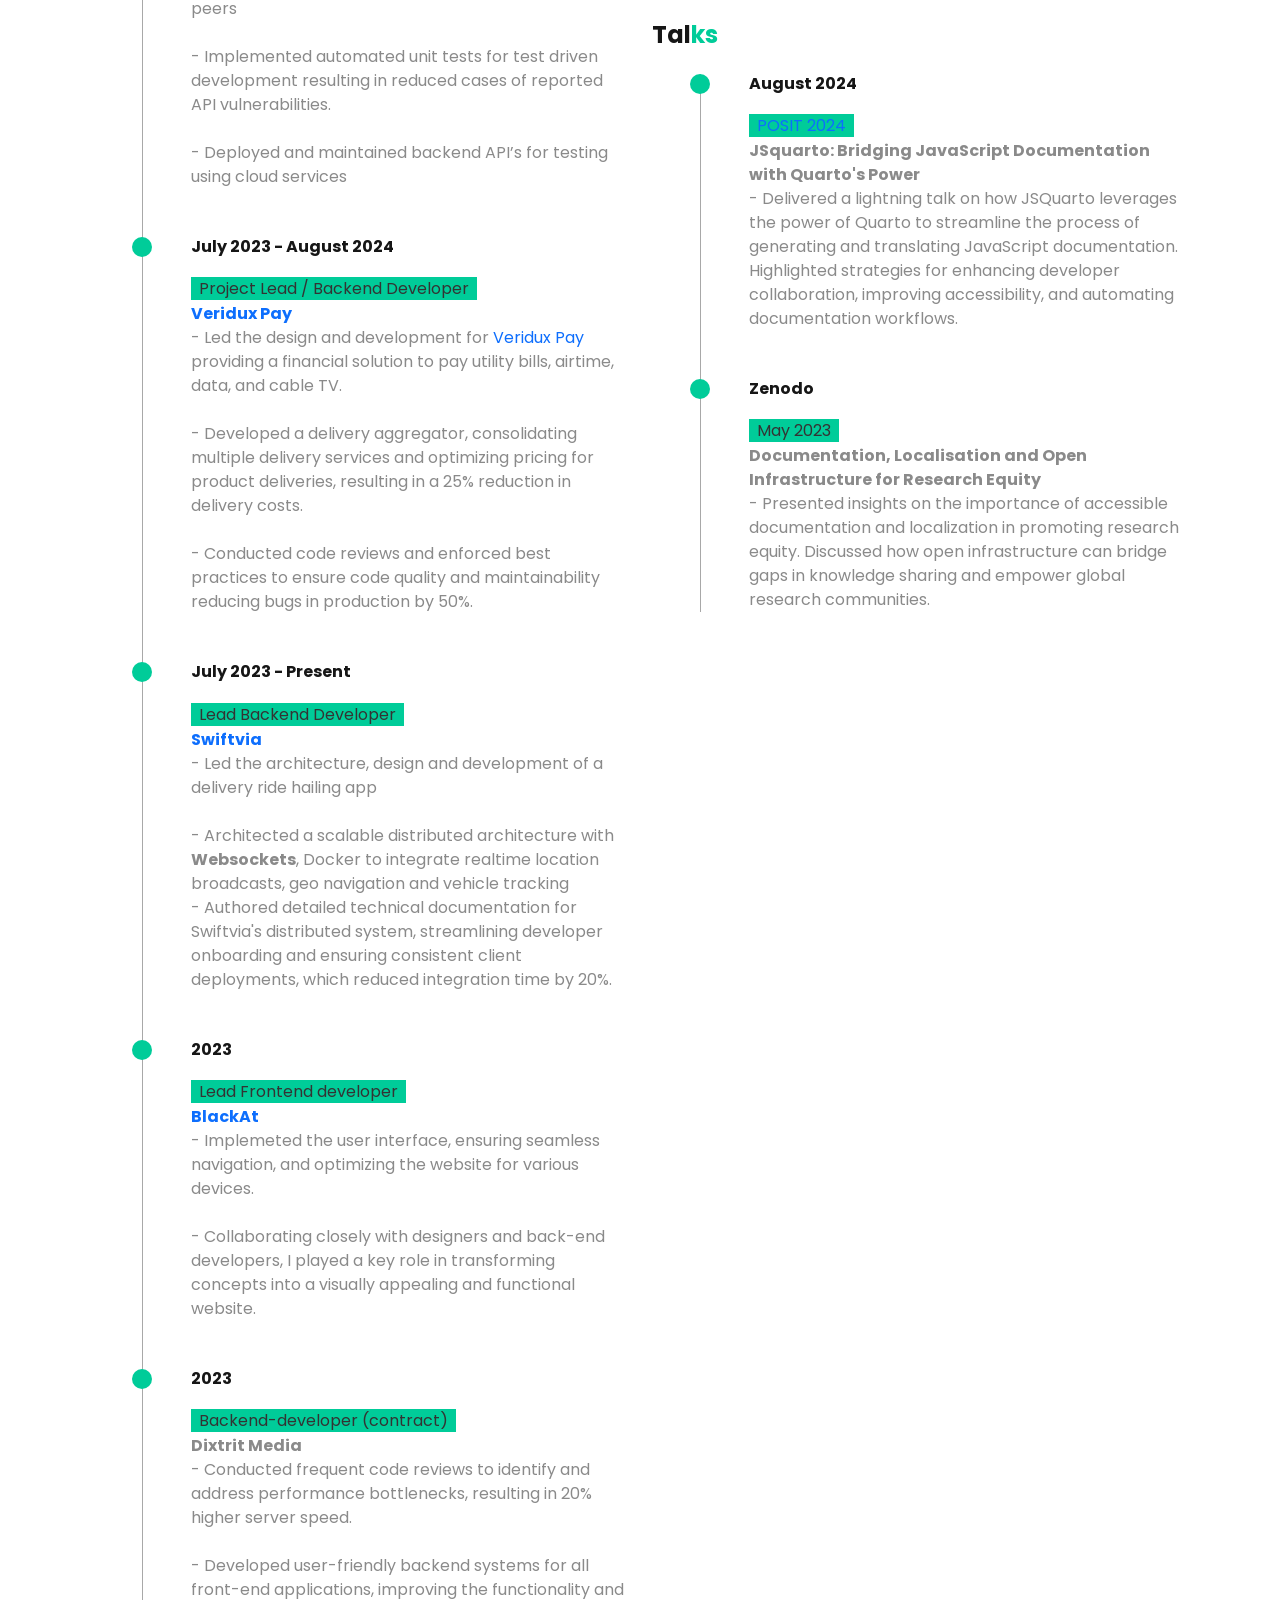
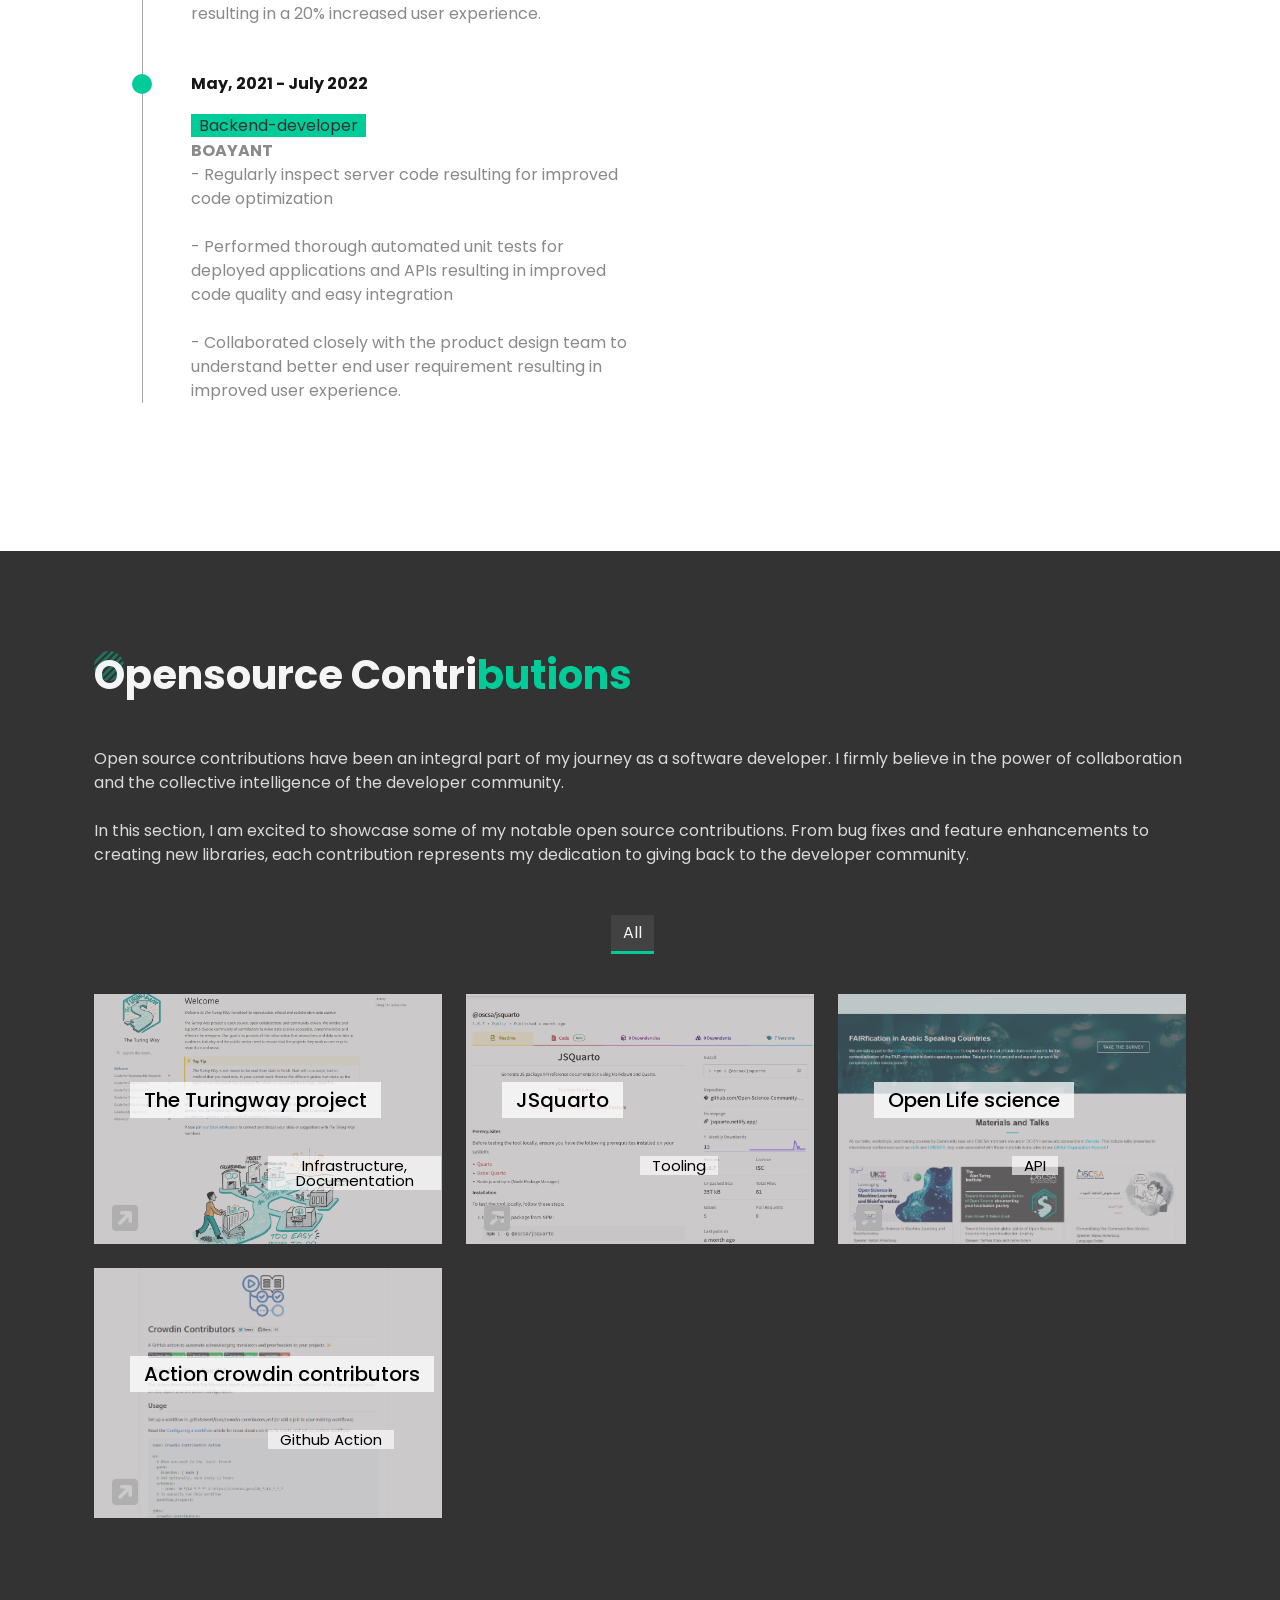
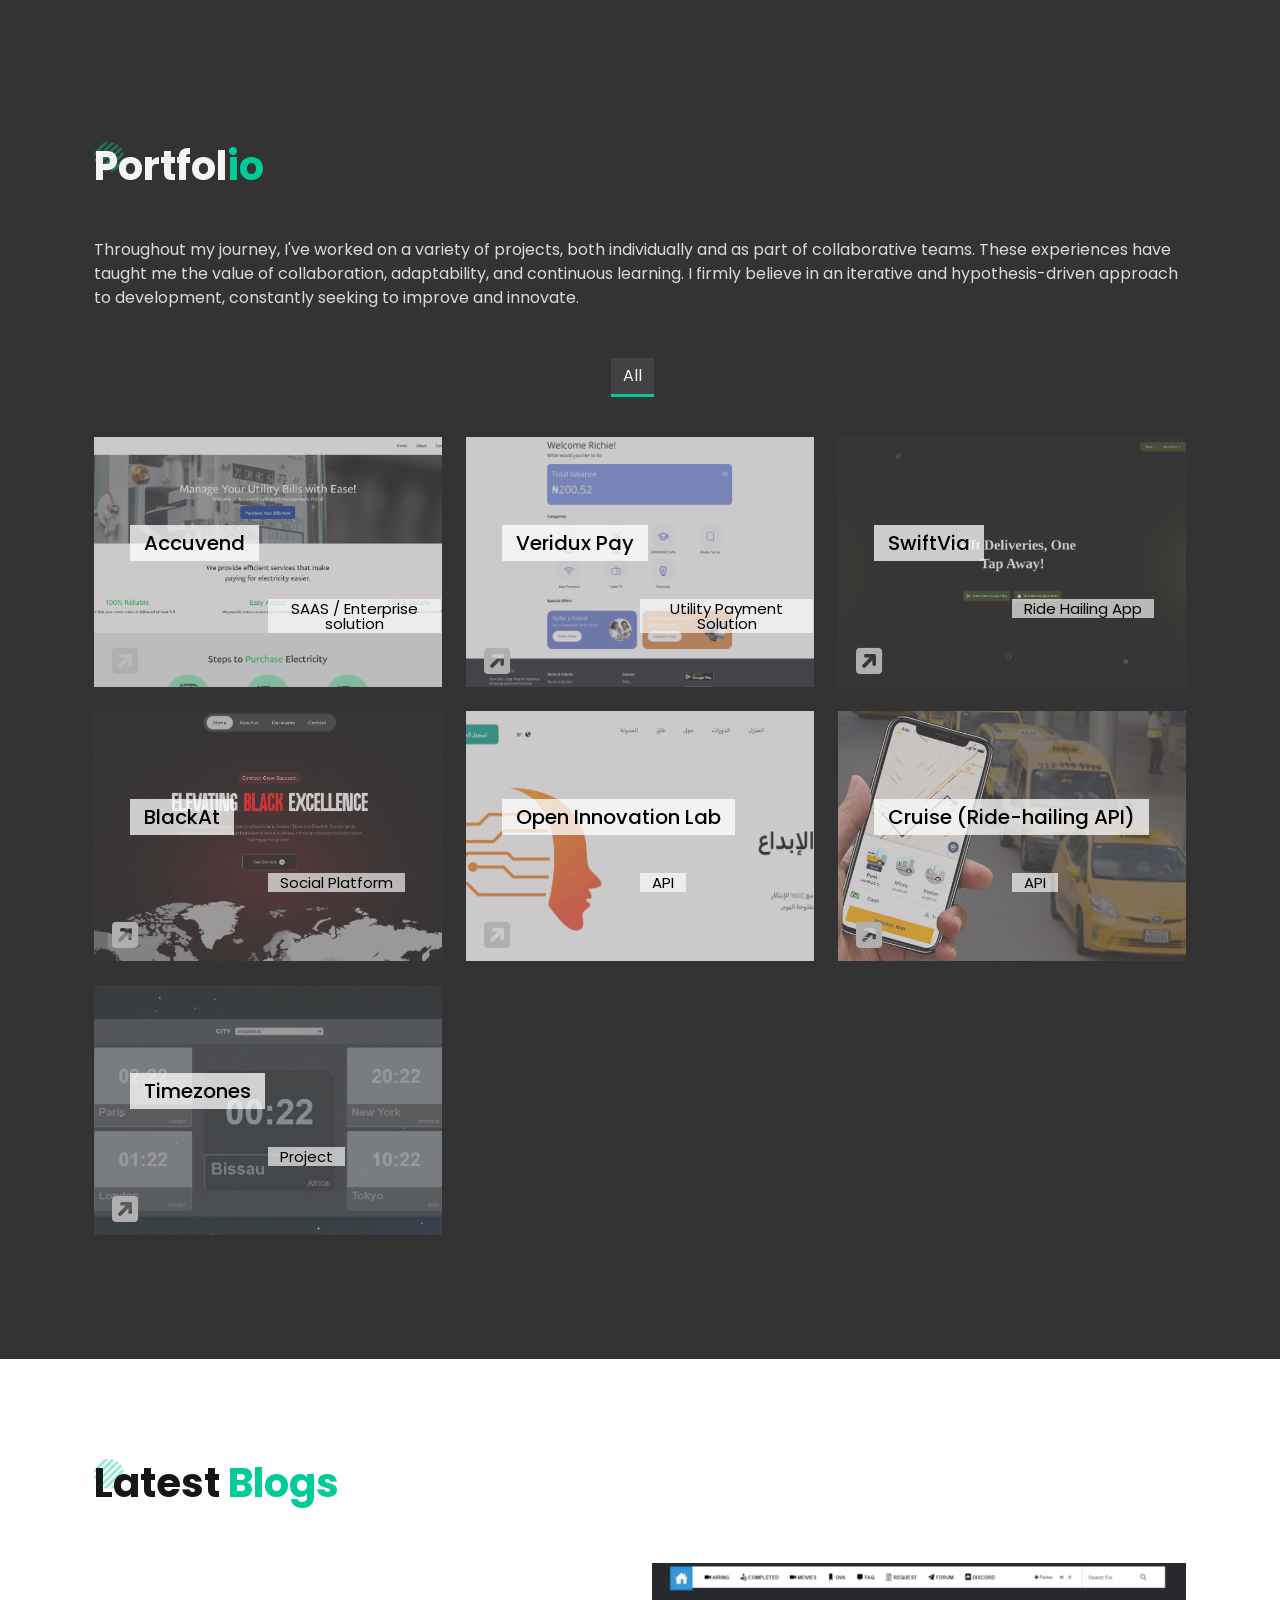
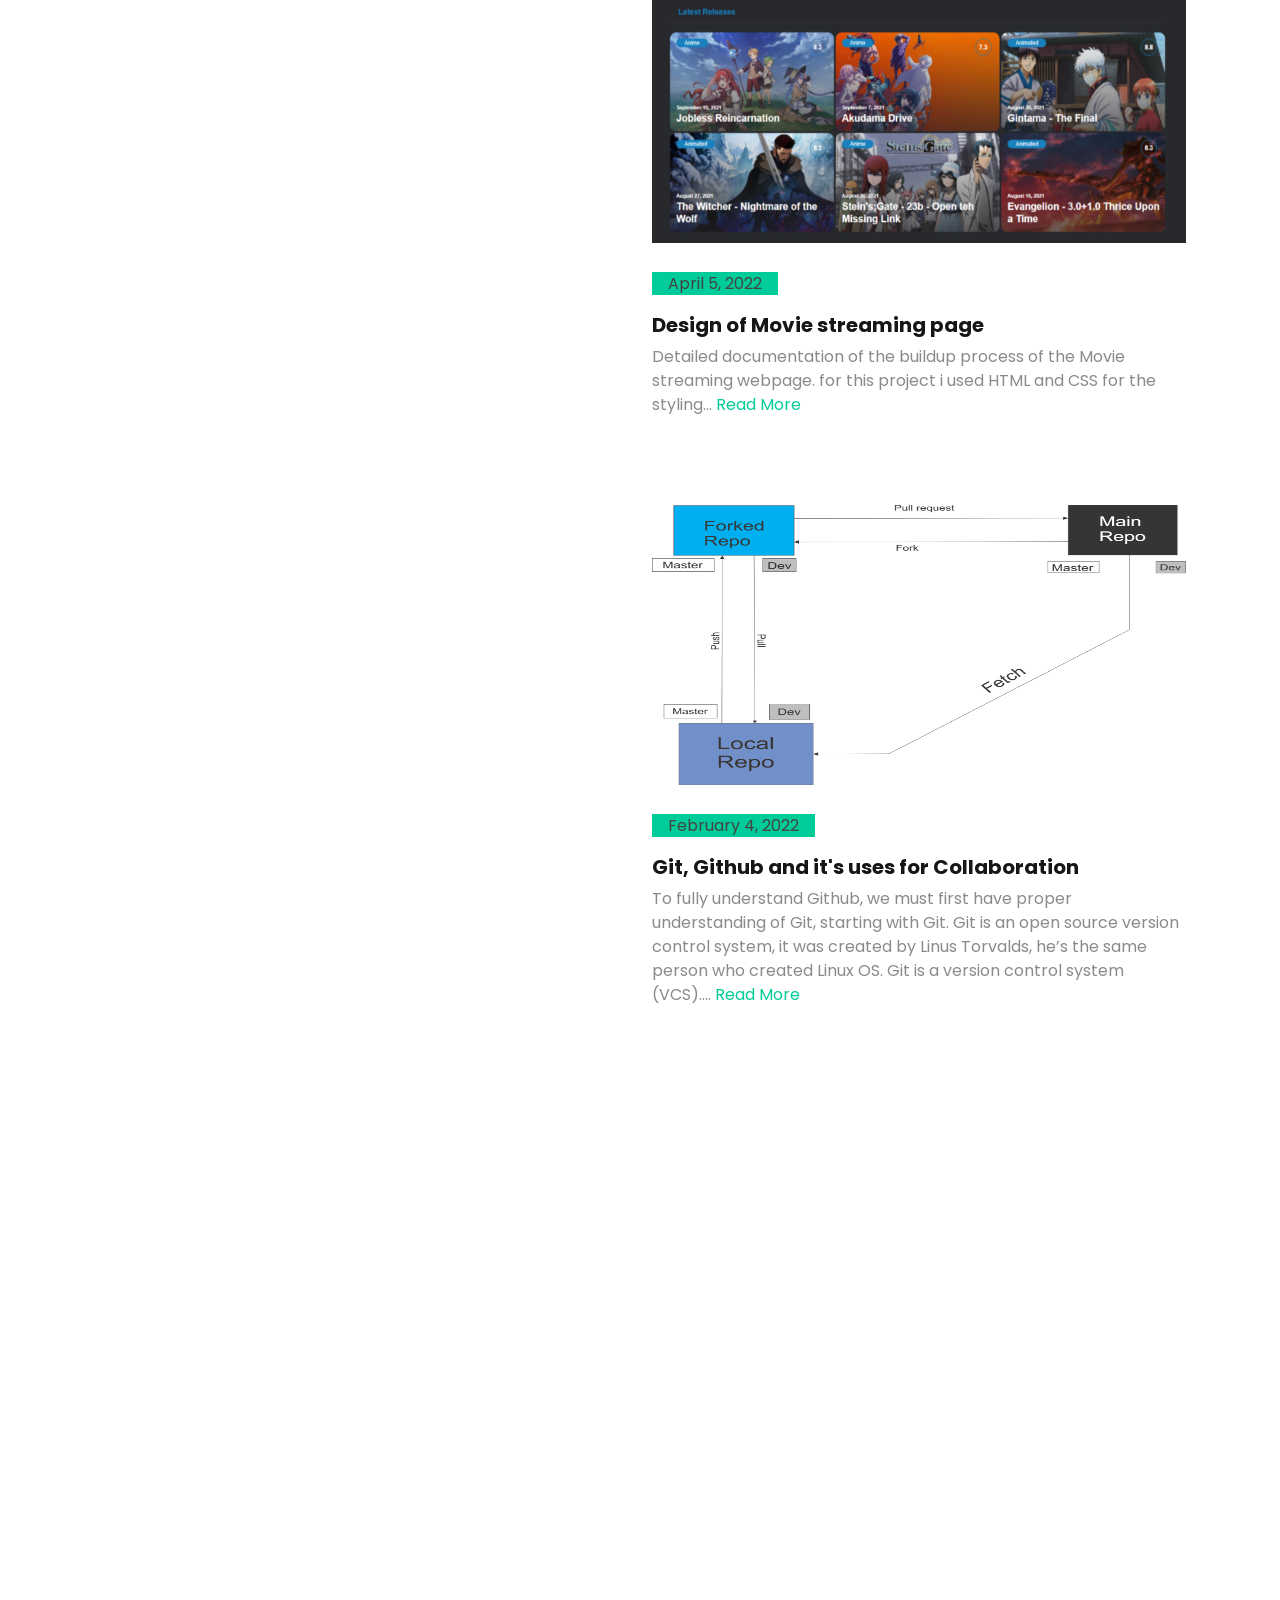
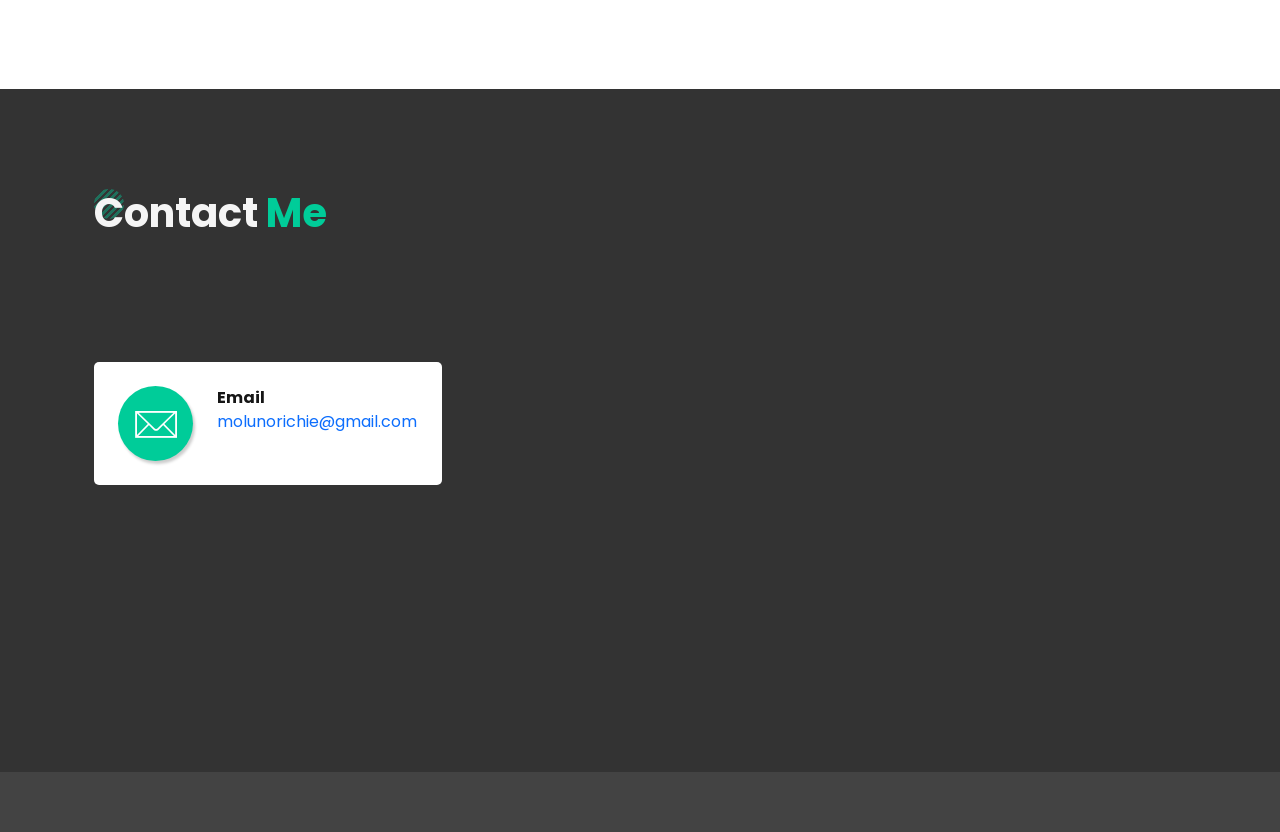
==== commit 0011814d: "fix:" ====
--- a/index.html
+++ b/index.html
@@ -449,12 +449,17 @@
                                 <p>
                                     <b><a href="https://swiftvia.com">Swiftvia</a></b>
                                     <br>
-                                    - Led the architecture, design and development of a delivery ride hailing app                                    <br>
-                                    <br>
-                                    - Architected a scalable distributed architecture with <strong>Websockets</s>, Docker to integrate realtime location broadcasts, geo navigation and vehicle tracking <br>
-                                    - Authored detailed technical documentation for Swiftvia's distributed system,
+                                    - Led the architecture, design and development of a delivery ride hailing app
+                                    <br>
+                                    <br>
+                                    - Architected a scalable distributed architecture with <strong>Websockets</strong>,
+                                    Docker to integrate realtime location broadcasts, geo navigation and vehicle
+                                    tracking <br>
+                                    - Authored detailed technical documentation for Swiftvia's distributed
+                                    system,
                                     streamlining developer onboarding and
-                                    ensuring consistent client deployments, which reduced integration time by 20%.
+                                    ensuring consistent client deployments, which reduced integration time by
+                                    20%.
                                     <br>
                                 </p>
                             </li>
@@ -549,16 +554,23 @@
                                     <span class="fs-6 px-2"><a href="https://posit.co/conference">POSIT 2024</a></span>
                                     <p>
                                         <b>JSquarto: Bridging JavaScript Documentation with Quarto's Power</b><br>
-                                        - Delivered a lightning talk on how JSQuarto leverages the power of Quarto to streamline the process of generating and translating JavaScript documentation. Highlighted strategies for enhancing developer collaboration, improving accessibility, and automating documentation workflows.                                    </p>
+                                        - Delivered a lightning talk on how JSQuarto leverages the power of Quarto to
+                                        streamline the process of generating and translating JavaScript documentation.
+                                        Highlighted strategies for enhancing developer collaboration, improving
+                                        accessibility, and automating documentation workflows.
+                                    </p>
                                 </li>
                                 <li class="ms-5 mb-5">
-    <h6 class="fw-bold pb-2">Zenodo</h6>
-    <span class="fs-6 px-2">May 2023</span>
-    <p>
-        <b>Documentation, Localisation and Open Infrastructure for Research Equity</b><br>
-        - Presented insights on the importance of accessible documentation and localization in promoting research equity. Discussed how open infrastructure can bridge gaps in knowledge sharing and empower global research communities.
-    </p>
-</li>
+                                    <h6 class="fw-bold pb-2">Zenodo</h6>
+                                    <span class="fs-6 px-2">May 2023</span>
+                                    <p>
+                                        <b>Documentation, Localisation and Open Infrastructure for Research
+                                            Equity</b><br>
+                                        - Presented insights on the importance of accessible documentation and
+                                        localization in promoting research equity. Discussed how open infrastructure can
+                                        bridge gaps in knowledge sharing and empower global research communities.
+                                    </p>
+                                </li>
                             </ul>
 
 
@@ -728,7 +740,7 @@
                                 </div>
                             </figure>
                         </div>
-                        
+
                         <div class="grid-item  col-lg-4 mb-2 branding">
                             <figure class="zoom" data-bs-toggle="modal" data-bs-target="#portModal_27">
                                 <img src="assets/img/projects-preview/swiftvia.png" alt="">
@@ -741,6 +753,7 @@
                                 </div>
                             </figure>
                         </div>
+
                         <div class="grid-item  col-lg-4 mb-2 branding">
                             <figure class="zoom" data-bs-toggle="modal" data-bs-target="#portModal_009">
                                 <img src="assets/img/projects-preview/blackat.png" alt="">
@@ -2014,103 +2027,6 @@
         </div>
     </div> <!-- Portfolio Modal 02 (Project 02)-->
 
-    <!-- Portfolio Modal 02 (Project 02)-->
-    <div class="modal fade" id="portModal_27" tabindex="-1" aria-hidden="true">
-        <div class="modal-dialog modal-fullscreen">
-            <div class="modal-content">
-                <div class="modal-body">
-                    <div class="container">
-                        <div class="modal-header">
-                            <h5 class="modal-title fs-3 fw-bold">Swiftvia</h5>
-                            <button type="button" class="btn-close btn-close-white" data-bs-dismiss="modal"
-                                aria-label="Close"></button>
-                        </div>
-                        <div class="row  py-4">
-                            <div class="col-lg-8 col-md-6 col-xm-12">
-                                <!-- slide images -->
-                                <div id="imageslide02" class="carousel slide" data-bs-ride="carousel">
-                                    <div class="carousel-inner">
-                                        <div class="carousel-item active">
-                                            <img src="assets/img/projects-preview/swiftvia.png" class="d-block w-100"
-                                                alt="...">
-                                        </div>
-                                    </div>
-                                    <button class="carousel-control-prev" type="button" data-bs-target="#imageslide02"
-                                        data-bs-slide="prev">
-                                        <span class="carousel-control-prev-icon" aria-hidden="true"></span>
-                                        <span class="visually-hidden">Previous</span>
-                                    </button>
-                                    <button class="carousel-control-next" type="button" data-bs-target="#imageslide02"
-                                        data-bs-slide="next">
-                                        <span class="carousel-control-next-icon" aria-hidden="true"></span>
-                                        <span class="visually-hidden">Next</span>
-                                    </button>
-                                </div><!-- slide images -->
-                                <h5 class="pt-4 fw-bold">Description</h5>
-                                <section id="purpose" class="level2">
-                                    <p>
-                                       SwiftVIA is a ride-hailing app designed for delivery services. It allows users to request delivery of goods to their location using the app. The platform connects users with couriers who can deliver items efficiently and conveniently. SwiftVIA aims to streamline the delivery process by providing a user-friendly interface and reliable service for both individuals and businesses.
-                                    </p>
-                                </section>
-                                <section id="inspiration" class="level2">
-                                    
-<ul>
-    <li>
-        <p>
-            <strong>Real-Time Location Tracking</strong>:
-            Allows users to track the real-time location of their delivery couriers, ensuring transparency and timely updates on delivery status.
-        </p>
-    </li>
-    <li>
-        <p>
-            <strong>WebSocket Integration for In-App Chat</strong>:
-            Provides seamless in-app chat functionality between users and couriers, enhancing communication and coordination during the delivery process.
-        </p>
-    </li>
-    <li>
-        <p>
-            <strong>Map Integration for Navigation</strong>:
-            Incorporates advanced map integration to assist couriers with accurate navigation and route optimization, improving delivery efficiency and accuracy.
-        </p>
-    </li>
-</ul>
-
-                                </section>
-                            </div>
-                            <div class="col-lg-4 col-md-6 col-xm-12">
-                                <ul>
-                                    <li class="pb-3">
-                                        <span class="fw-bold">Category</span> <br>
-                                        <span class="fs-6">Ride Hailing App</span>
-                                    </li>
-                                    <li class="pb-3">
-                                        <span class="fw-bold">Date</span> <br>
-                                        <span class="fs-6">2024</span>
-                                    </li>
-                                    <li class="pb-3">
-                                        <span class="fw-bold">Technology</span> <br>
-                                        <span class="fs-6">Typescript, Github CI/CD, WebSockets, MongoDB, Redis,</span>
-                                    </li>
-                                    <li class="pb-3">
-                                        <span class="fw-bold main-color-text">Share in:</span> <br>
-                                        <div class="home-icon pt-2">
-                                            <ul>
-                                                <li>
-                                                    <a target="_blank" href="https://swiftvia.com" class="ps-0"><i
-                                                            class="fa-brands"></i> Link to page</a>
-                                                </li>
-                                            </ul>
-                                        </div>
-                                    </li>
-                                </ul>
-                            </div>
-                        </div>
-                    </div>
-                </div>
-            </div>
-        </div>
-    </div> <!-- Portfolio Modal 02 (Project 02)-->
-
 
     <div class="modal fade" id="portModal_21" tabindex="-1" aria-hidden="true">
         <div class="modal-dialog modal-fullscreen">
@@ -2363,6 +2279,113 @@
             </div>
         </div>
     </div>
+
+    <!-- Portfolio Modal 02 (Project 02)-->
+    <div class="modal fade" id="portModal_27" tabindex="-1" aria-hidden="true">
+        <div class="modal-dialog modal-fullscreen">
+            <div class="modal-content">
+                <div class="modal-body">
+                    <div class="container">
+                        <div class="modal-header">
+                            <h5 class="modal-title fs-3 fw-bold">Swiftvia</h5>
+                            <button type="button" class="btn-close btn-close-white" data-bs-dismiss="modal"
+                                aria-label="Close"></button>
+                        </div>
+                        <div class="row  py-4">
+                            <div class="col-lg-8 col-md-6 col-xm-12">
+                                <!-- slide images -->
+                                <div id="imageslide02" class="carousel slide" data-bs-ride="carousel">
+                                    <div class="carousel-inner">
+                                        <div class="carousel-item active">
+                                            <img src="assets/img/projects-preview/swiftvia.png" class="d-block w-100"
+                                                alt="...">
+                                        </div>
+                                    </div>
+                                    <button class="carousel-control-prev" type="button" data-bs-target="#imageslide02"
+                                        data-bs-slide="prev">
+                                        <span class="carousel-control-prev-icon" aria-hidden="true"></span>
+                                        <span class="visually-hidden">Previous</span>
+                                    </button>
+                                    <button class="carousel-control-next" type="button" data-bs-target="#imageslide02"
+                                        data-bs-slide="next">
+                                        <span class="carousel-control-next-icon" aria-hidden="true"></span>
+                                        <span class="visually-hidden">Next</span>
+                                    </button>
+                                </div><!-- slide images -->
+                                <h5 class="pt-4 fw-bold">Description</h5>
+                                <section id="purpose" class="level2">
+                                    <p>
+                                        SwiftVIA is a ride-hailing app designed for delivery services. It allows users
+                                        to request delivery of goods to their location using the app. The platform
+                                        connects users with couriers who can deliver items efficiently and conveniently.
+                                        SwiftVIA aims to streamline the delivery process by providing a user-friendly
+                                        interface and reliable service for both individuals and businesses.
+                                    </p>
+                                </section>
+                                <section id="inspiration" class="level2">
+
+                                    <ul>
+                                        <li>
+                                            <p>
+                                                <strong>Real-Time Location Tracking</strong>:
+                                                Allows users to track the real-time location of their delivery couriers,
+                                                ensuring transparency and timely updates on delivery status.
+                                            </p>
+                                        </li>
+                                        <li>
+                                            <p>
+                                                <strong>WebSocket Integration for In-App Chat</strong>:
+                                                Provides seamless in-app chat functionality between users and couriers,
+                                                enhancing communication and coordination during the delivery process.
+                                            </p>
+                                        </li>
+                                        <li>
+                                            <p>
+                                                <strong>Map Integration for Navigation</strong>:
+                                                Incorporates advanced map integration to assist couriers with accurate
+                                                navigation and route optimization, improving delivery efficiency and
+                                                accuracy.
+                                            </p>
+                                        </li>
+                                    </ul>
+
+                                </section>
+                            </div>
+                            <div class="col-lg-4 col-md-6 col-xm-12">
+                                <ul>
+                                    <li class="pb-3">
+                                        <span class="fw-bold">Category</span> <br>
+                                        <span class="fs-6">Ride Hailing App</span>
+                                    </li>
+                                    <li class="pb-3">
+                                        <span class="fw-bold">Date</span> <br>
+                                        <span class="fs-6">2024</span>
+                                    </li>
+                                    <li class="pb-3">
+                                        <span class="fw-bold">Technology</span> <br>
+                                        <span class="fs-6">Typescript, Github CI/CD, WebSockets, MongoDB, Redis,</span>
+                                    </li>
+                                    <li class="pb-3">
+                                        <span class="fw-bold main-color-text">Share in:</span> <br>
+                                        <div class="home-icon pt-2">
+                                            <ul>
+                                                <li>
+                                                    <a target="_blank" href="https://swiftvia.com" class="ps-0"><i
+                                                            class="fa-brands"></i> Link to page</a>
+                                                </li>
+                                            </ul>
+                                        </div>
+                                    </li>
+                                </ul>
+                            </div>
+                        </div>
+                    </div>
+                </div>
+            </div>
+        </div>
+    </div> <!-- Portfolio Modal 02 (Project 02)-->
+
+
 
     <!-- Portfolio Modal 03 (Project 03)-->
     <div class="modal fade" id="portModal_03" tabindex="-1" aria-hidden="true">
@@ -2753,4 +2776,4 @@
 
 <!-- Mirrored from apolox.beethemes.xyz/dark-top-menu/index.html by HTTrack Website Copier/3.x [XR&CO'2014], Tue, 23 Aug 2022 00:39:18 GMT -->
 
-</html>
+</html>
